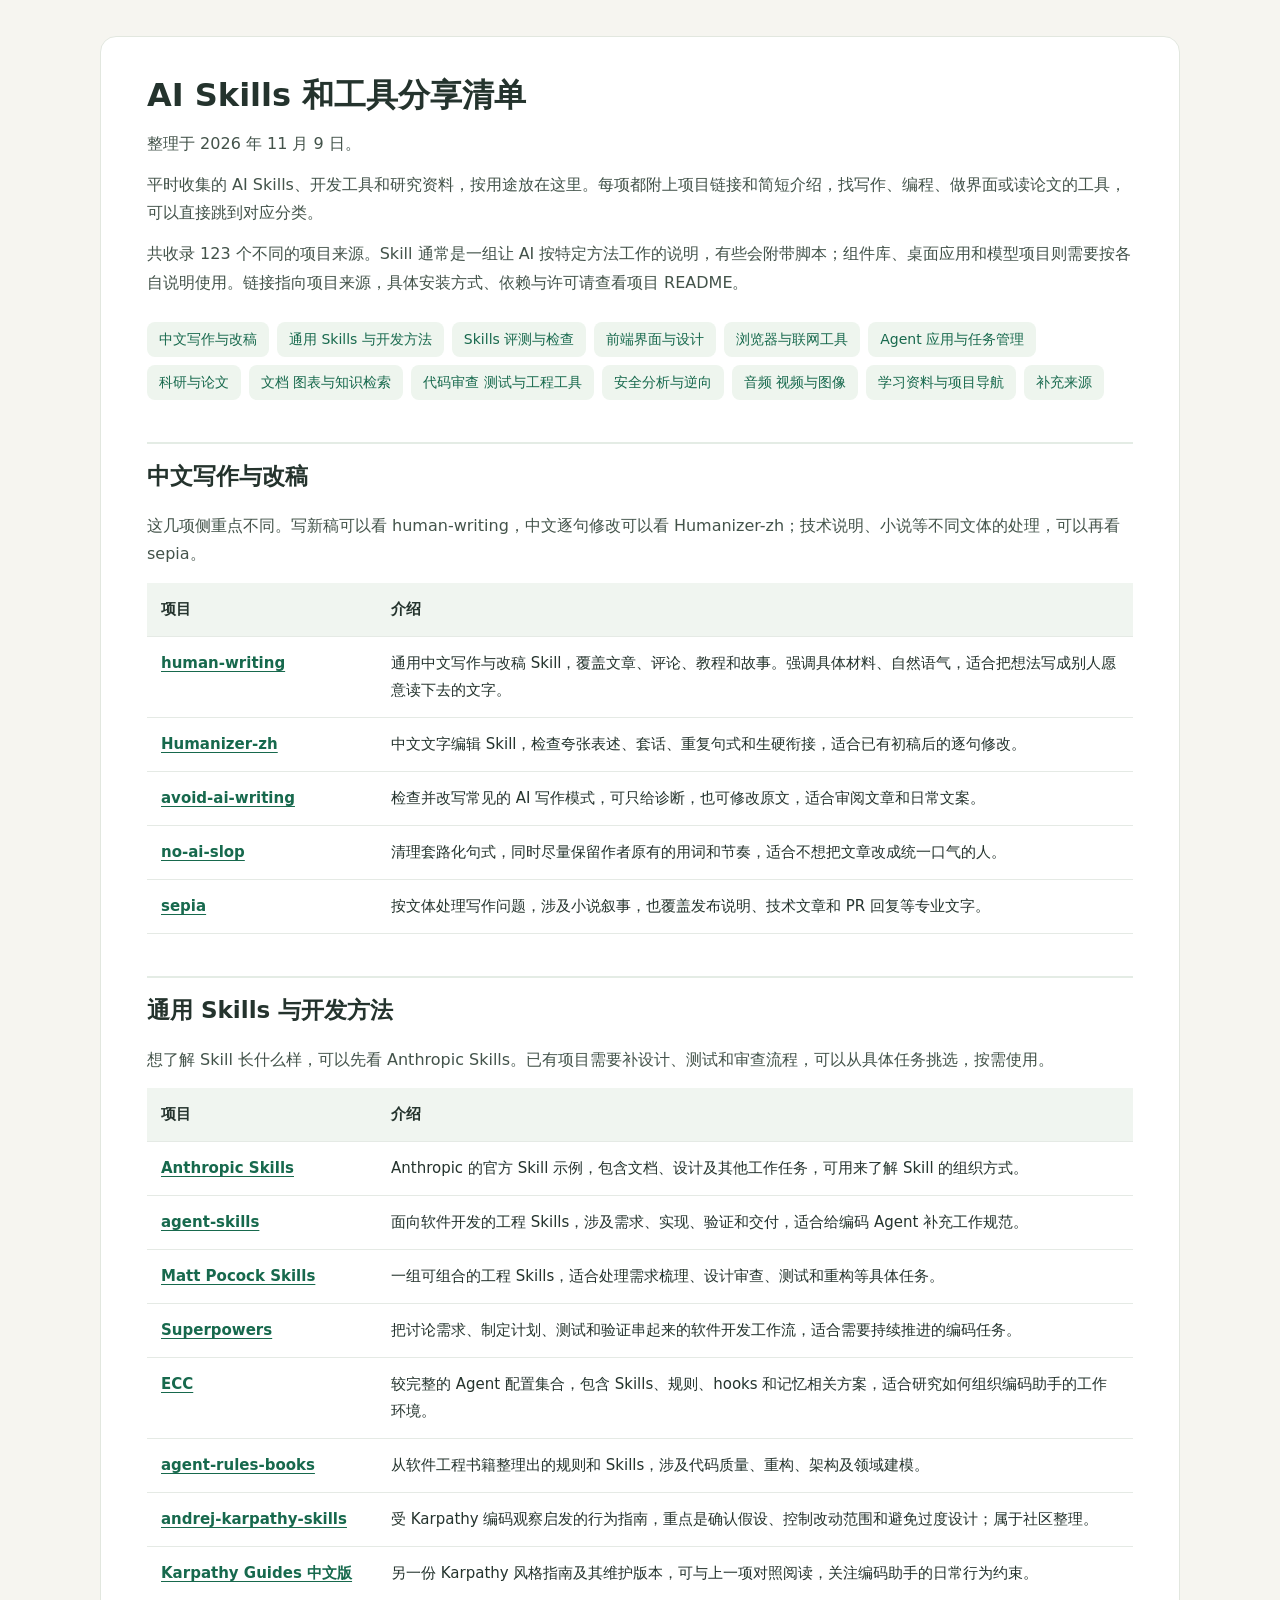
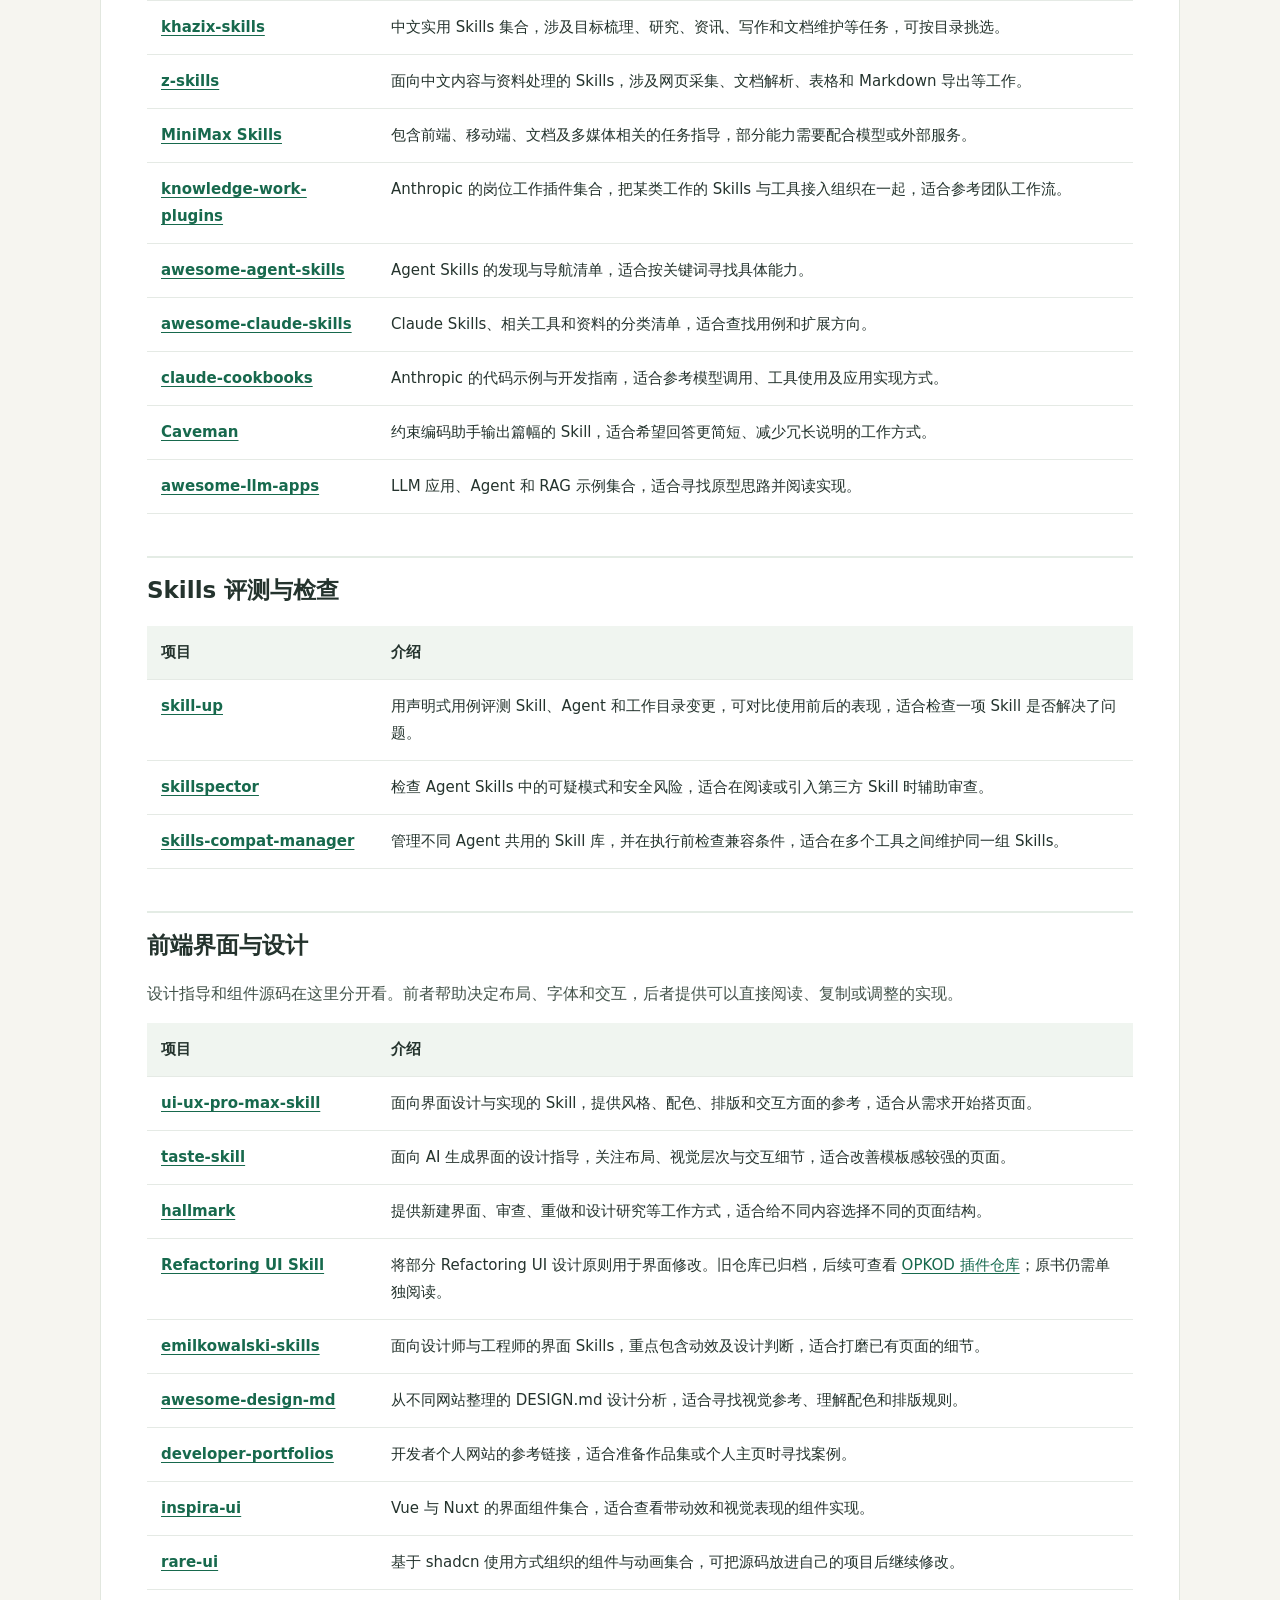
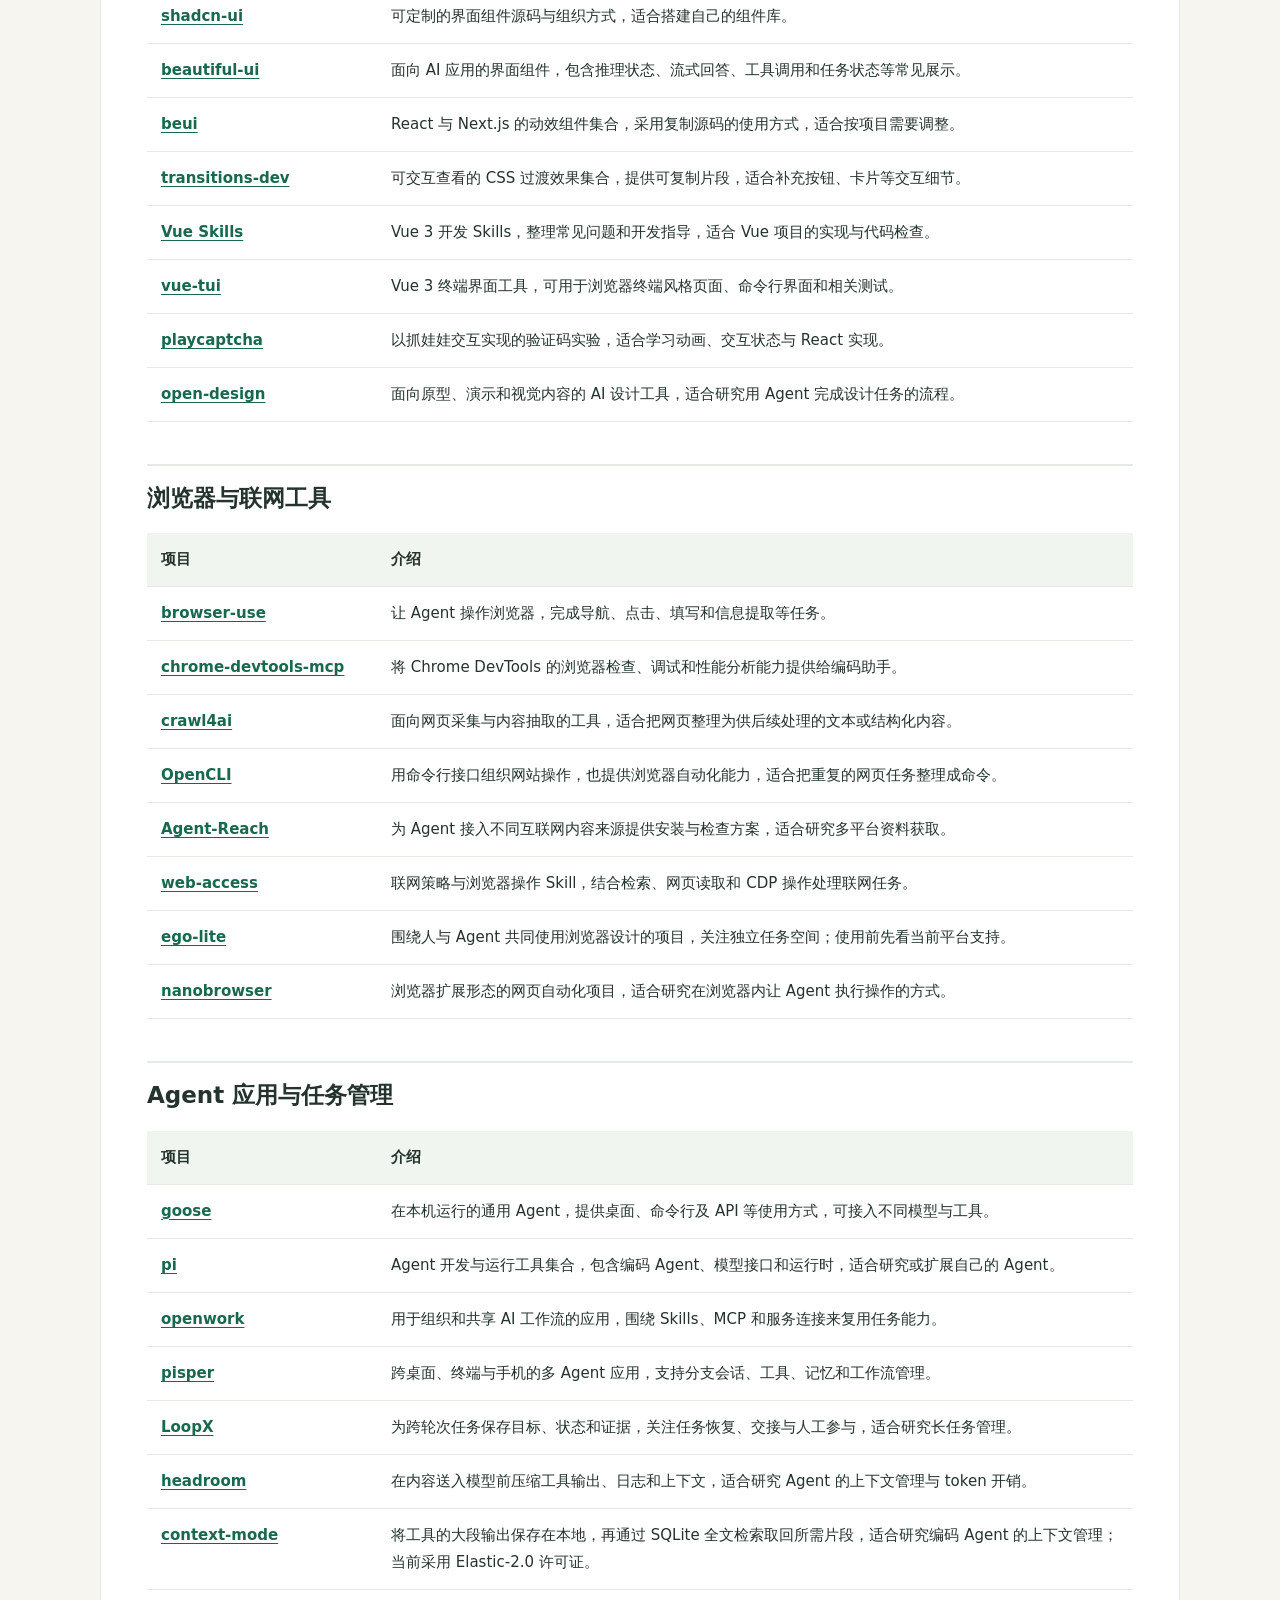
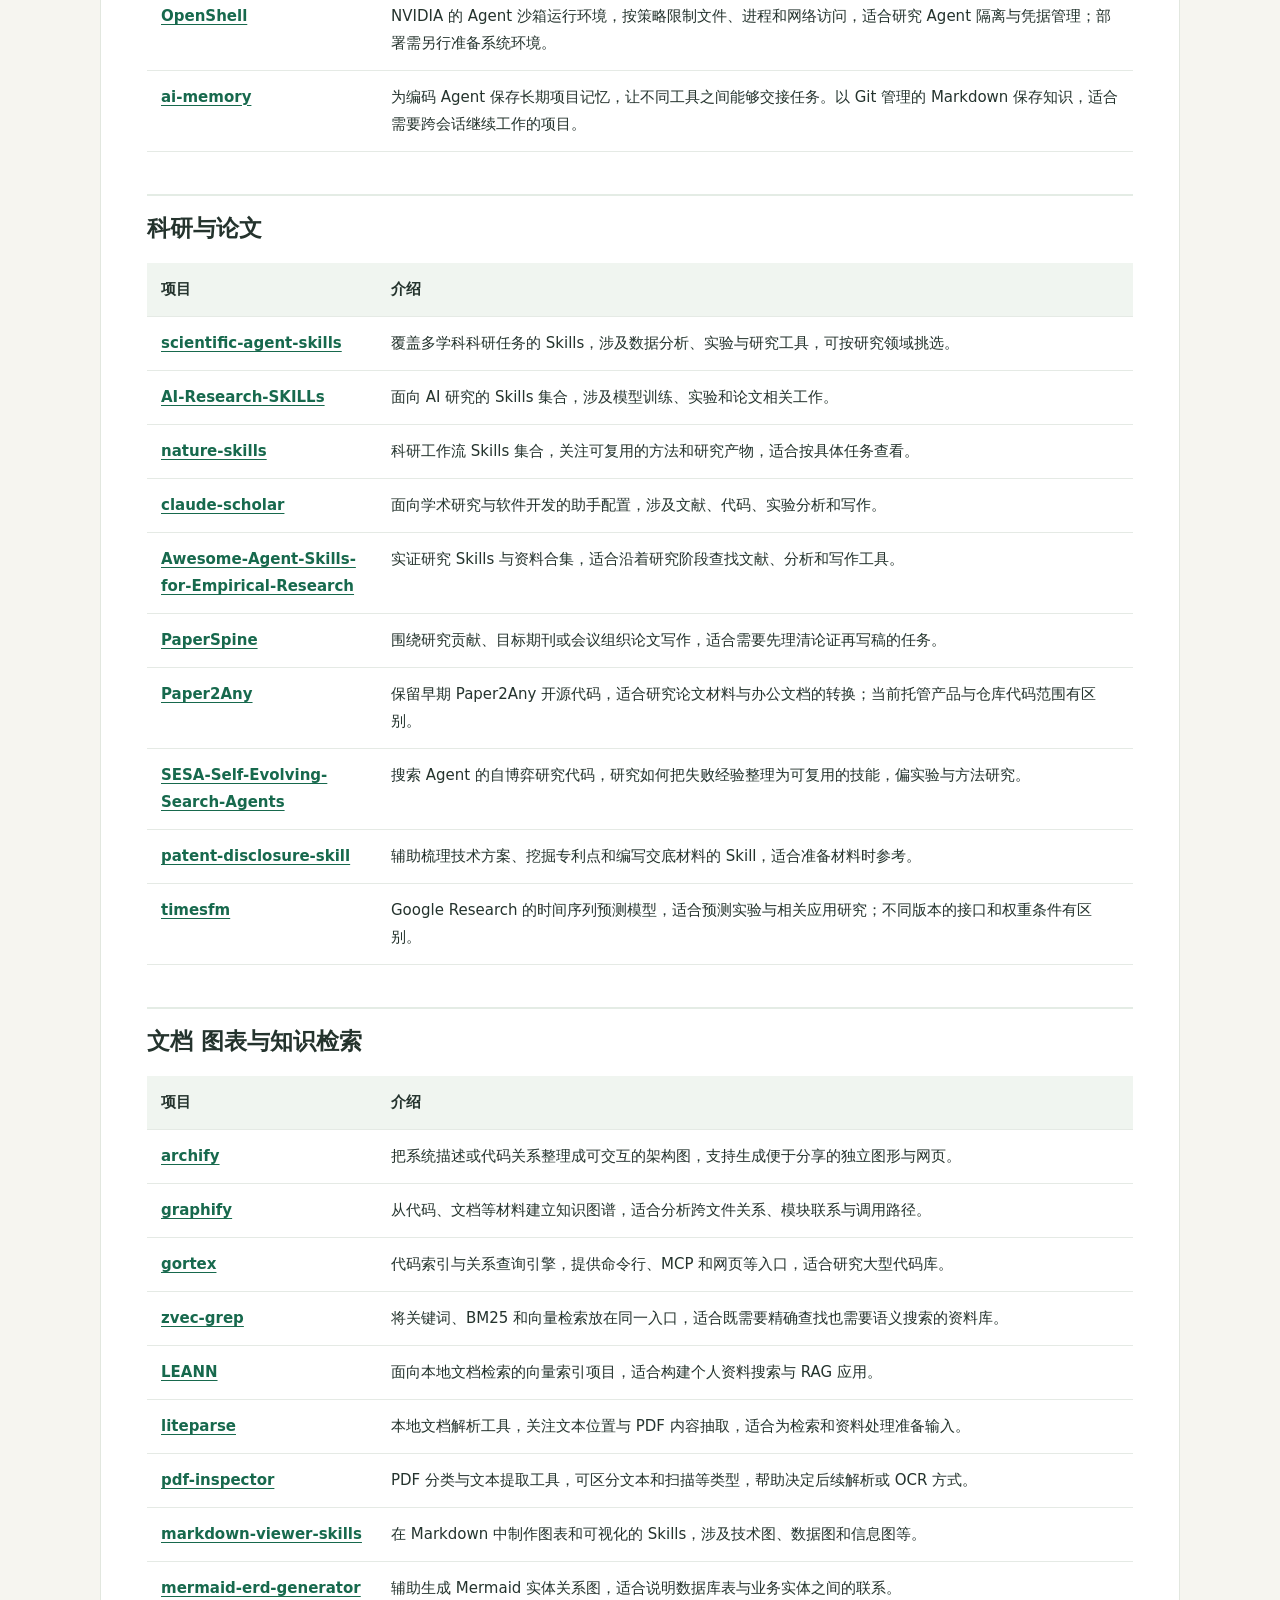
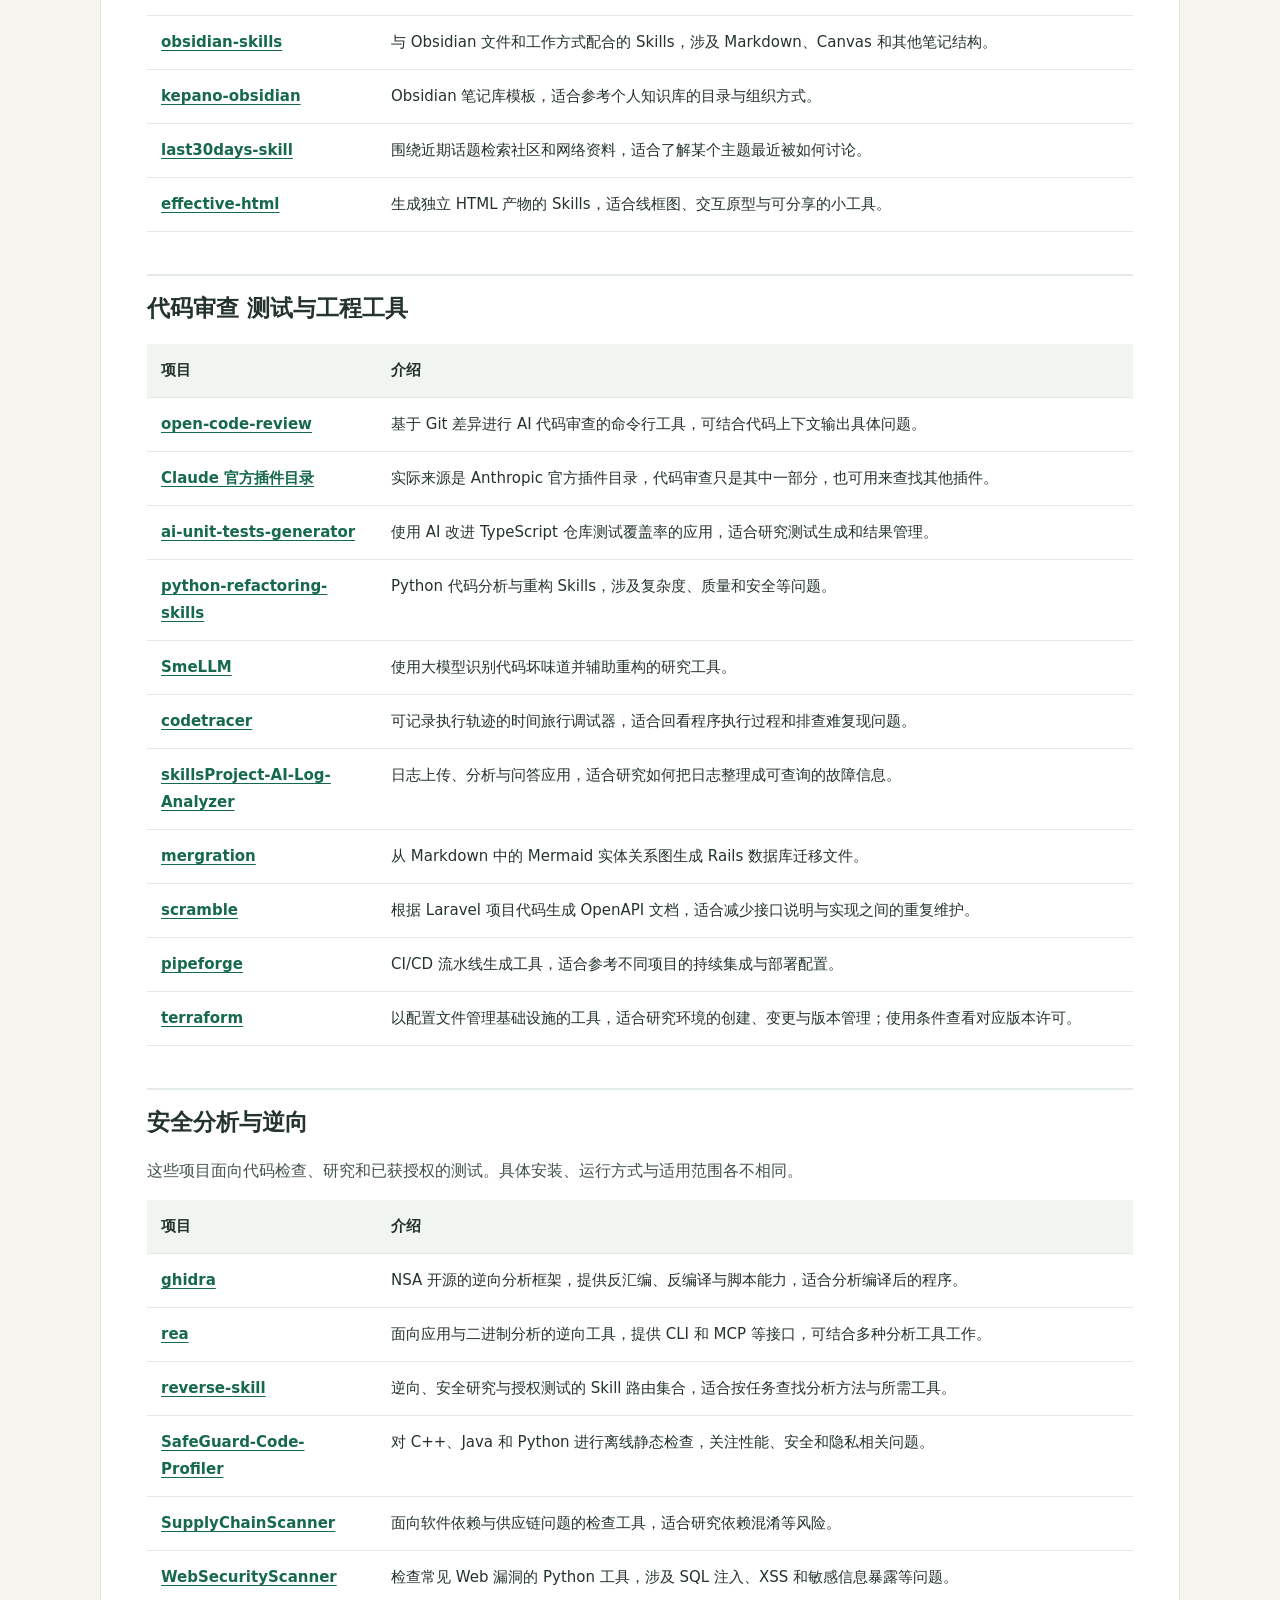
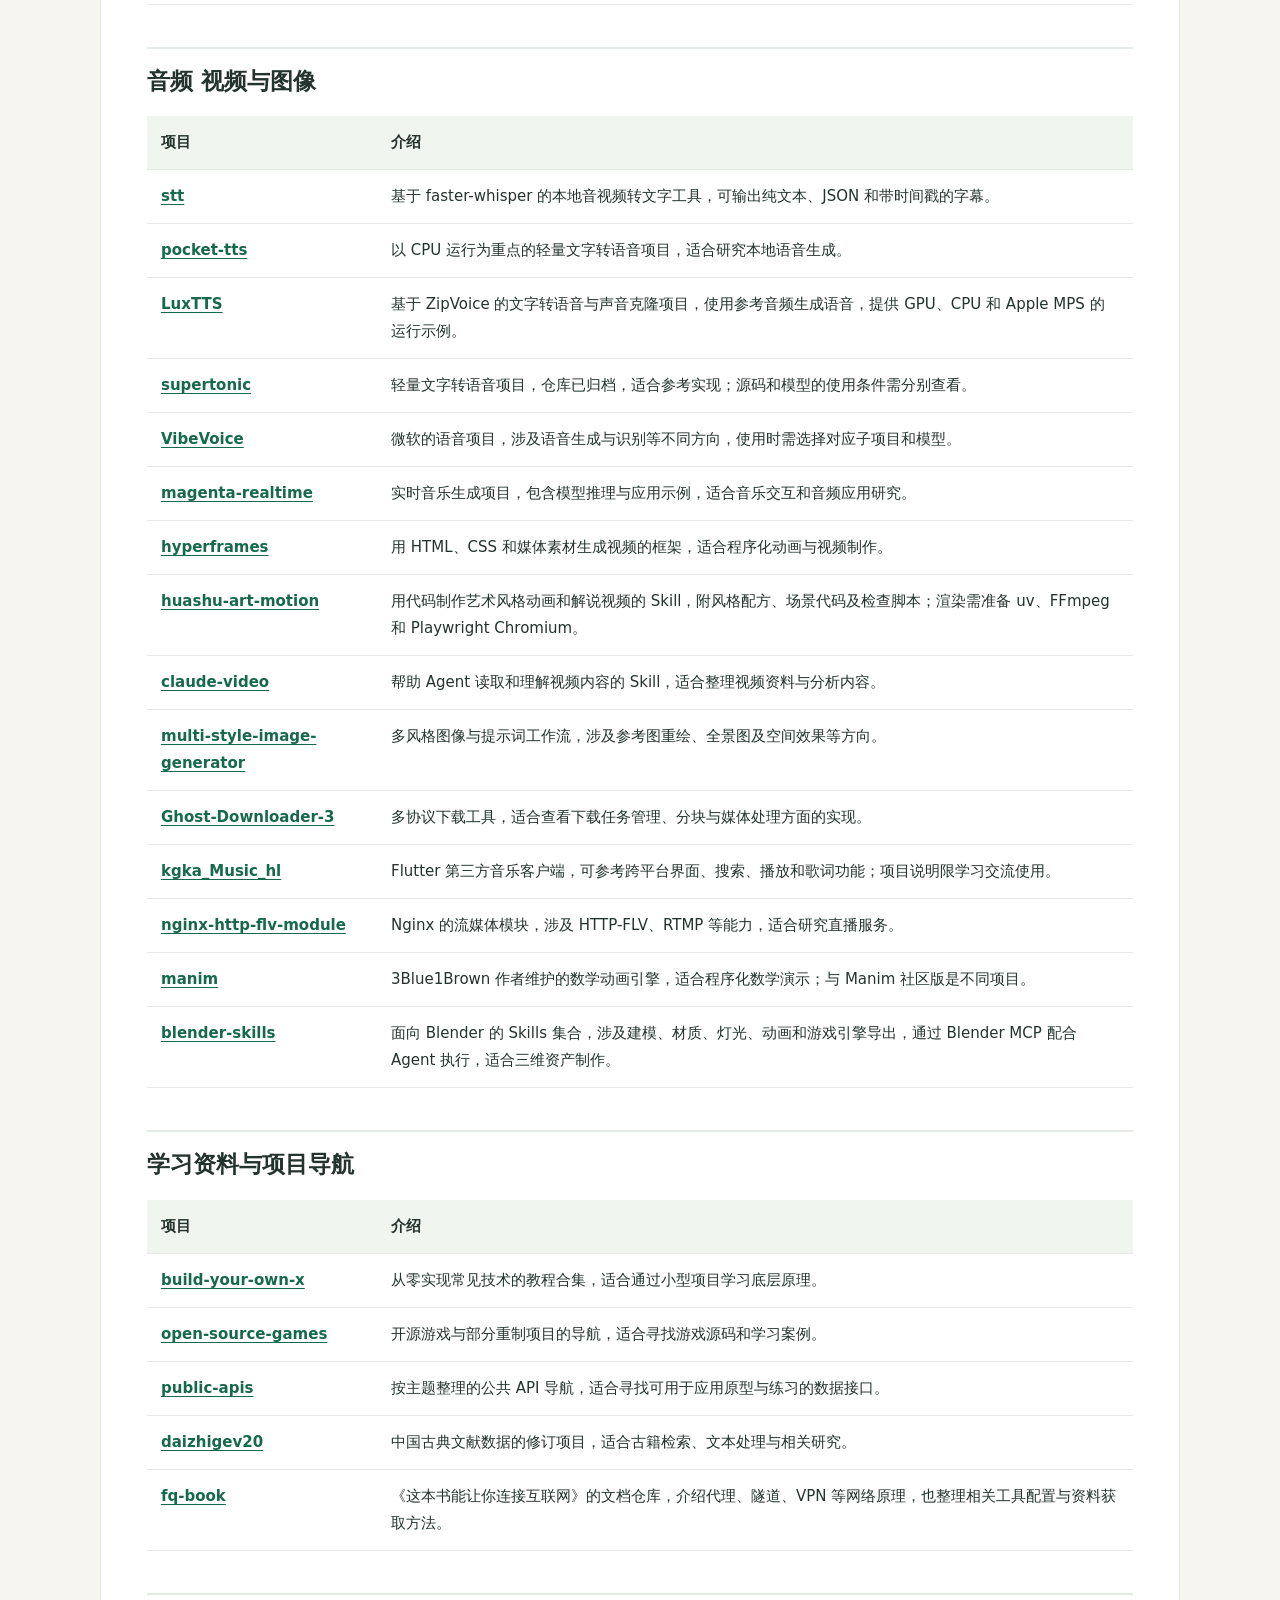
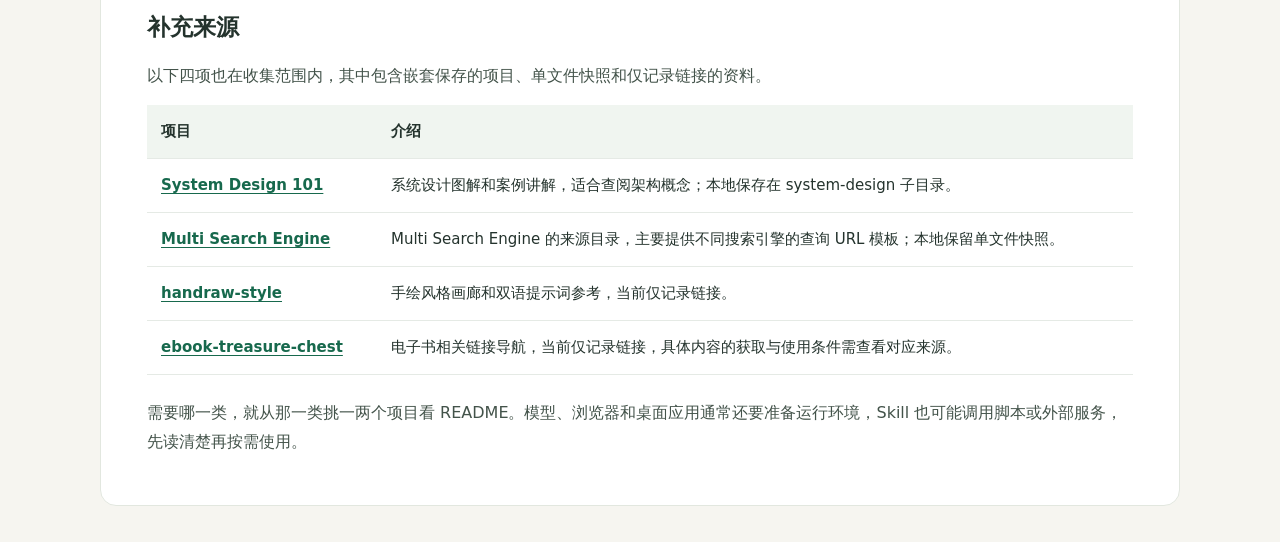
==== docs/SHARE_GUIDE.html @ 74fb284c "docs: organize catalog and record reviewed projects" ====
<!doctype html>
<html lang="zh-CN"><head><meta charset="utf-8"><meta name="viewport" content="width=device-width, initial-scale=1"><title>AI Skills 和工具分享清单</title><style>*{box-sizing:border-box}html{scroll-behavior:smooth}body{margin:0;background:#f6f5f0;color:#24332d;font:16px/1.8 system-ui,-apple-system,"Segoe UI","Microsoft YaHei",sans-serif}main{max-width:1080px;margin:36px auto;padding:36px 46px;background:#fff;border:1px solid #e2e7df;border-radius:16px}h1{font-size:32px;line-height:1.4;margin:0 0 12px}h2{font-size:23px;margin:42px 0 14px;padding-top:12px;border-top:2px solid #e4ece5;scroll-margin-top:20px}p{margin:12px 0;color:#43534a}a{color:#17694d;text-underline-offset:3px;overflow-wrap:anywhere}a:hover{color:#084a32}nav{display:flex;flex-wrap:wrap;gap:8px;margin:24px 0}nav a{font-size:14px;padding:5px 12px;background:#eef5ee;border-radius:8px;text-decoration:none}table{width:100%;border-collapse:collapse;margin:14px 0 24px;font-size:15px}th,td{text-align:left;vertical-align:top;border-bottom:1px solid #e5eae5;padding:13px 14px}th{background:#f0f5f0;font-weight:600}td:first-child{width:230px;font-weight:600}tbody tr:hover{background:#fafcf8}@media(max-width:680px){main{margin:0;padding:24px 18px;border:0;border-radius:0}h1{font-size:27px}h2{font-size:21px}table,tbody,tr,td{display:block;width:100%}thead{display:none}tr{padding:12px 0;border-bottom:1px solid #dce5dd}td{border:0;padding:3px 0}td:first-child{width:100%;font-size:16px}nav{gap:6px}nav a{font-size:13px}}@media print{body{background:#fff}main{margin:0;border:0;padding:0;max-width:none}nav{display:none}h2{break-after:avoid}tr{break-inside:avoid}a{color:#18573f}}</style></head><body><main><h1>AI Skills 和工具分享清单</h1><p>整理于 2026 年 11 月 9 日。</p><p>平时收集的 AI Skills、开发工具和研究资料，按用途放在这里。每项都附上项目链接和简短介绍，找写作、编程、做界面或读论文的工具，可以直接跳到对应分类。</p><p>共收录 123 个不同的项目来源。Skill 通常是一组让 AI 按特定方法工作的说明，有些会附带脚本；组件库、桌面应用和模型项目则需要按各自说明使用。链接指向项目来源，具体安装方式、依赖与许可请查看项目 README。</p><nav aria-label="Categories"><a href="#section-1">中文写作与改稿</a><a href="#section-2">通用 Skills 与开发方法</a><a href="#section-3">Skills 评测与检查</a><a href="#section-4">前端界面与设计</a><a href="#section-5">浏览器与联网工具</a><a href="#section-6">Agent 应用与任务管理</a><a href="#section-7">科研与论文</a><a href="#section-8">文档 图表与知识检索</a><a href="#section-9">代码审查 测试与工程工具</a><a href="#section-10">安全分析与逆向</a><a href="#section-11">音频 视频与图像</a><a href="#section-12">学习资料与项目导航</a><a href="#section-13">补充来源</a></nav><h2 id="section-1">中文写作与改稿</h2><p>这几项侧重点不同。写新稿可以看 human-writing，中文逐句修改可以看 Humanizer-zh；技术说明、小说等不同文体的处理，可以再看 sepia。</p><table><thead><tr><th>项目</th><th>介绍</th></tr></thead><tbody><tr><td><a href="https://github.com/KKKKhazix/human-writing">human-writing</a></td><td>通用中文写作与改稿 Skill，覆盖文章、评论、教程和故事。强调具体材料、自然语气，适合把想法写成别人愿意读下去的文字。</td></tr><tr><td><a href="https://github.com/op7418/Humanizer-zh">Humanizer-zh</a></td><td>中文文字编辑 Skill，检查夸张表述、套话、重复句式和生硬衔接，适合已有初稿后的逐句修改。</td></tr><tr><td><a href="https://github.com/conorbronsdon/avoid-ai-writing">avoid-ai-writing</a></td><td>检查并改写常见的 AI 写作模式，可只给诊断，也可修改原文，适合审阅文章和日常文案。</td></tr><tr><td><a href="https://github.com/petergyang/no-ai-slop">no-ai-slop</a></td><td>清理套路化句式，同时尽量保留作者原有的用词和节奏，适合不想把文章改成统一口气的人。</td></tr><tr><td><a href="https://github.com/Nanako0129/sepia">sepia</a></td><td>按文体处理写作问题，涉及小说叙事，也覆盖发布说明、技术文章和 PR 回复等专业文字。</td></tr></tbody></table><h2 id="section-2">通用 Skills 与开发方法</h2><p>想了解 Skill 长什么样，可以先看 Anthropic Skills。已有项目需要补设计、测试和审查流程，可以从具体任务挑选，按需使用。</p><table><thead><tr><th>项目</th><th>介绍</th></tr></thead><tbody><tr><td><a href="https://github.com/anthropics/skills">Anthropic Skills</a></td><td>Anthropic 的官方 Skill 示例，包含文档、设计及其他工作任务，可用来了解 Skill 的组织方式。</td></tr><tr><td><a href="https://github.com/addyosmani/agent-skills">agent-skills</a></td><td>面向软件开发的工程 Skills，涉及需求、实现、验证和交付，适合给编码 Agent 补充工作规范。</td></tr><tr><td><a href="https://github.com/mattpocock/skills">Matt Pocock Skills</a></td><td>一组可组合的工程 Skills，适合处理需求梳理、设计审查、测试和重构等具体任务。</td></tr><tr><td><a href="https://github.com/obra/superpowers">Superpowers</a></td><td>把讨论需求、制定计划、测试和验证串起来的软件开发工作流，适合需要持续推进的编码任务。</td></tr><tr><td><a href="https://github.com/affaan-m/ECC">ECC</a></td><td>较完整的 Agent 配置集合，包含 Skills、规则、hooks 和记忆相关方案，适合研究如何组织编码助手的工作环境。</td></tr><tr><td><a href="https://github.com/ciembor/agent-rules-books">agent-rules-books</a></td><td>从软件工程书籍整理出的规则和 Skills，涉及代码质量、重构、架构及领域建模。</td></tr><tr><td><a href="https://github.com/multica-ai/andrej-karpathy-skills">andrej-karpathy-skills</a></td><td>受 Karpathy 编码观察启发的行为指南，重点是确认假设、控制改动范围和避免过度设计；属于社区整理。</td></tr><tr><td><a href="https://github.com/vtroisWhite/andrej-karpathy-skills">Karpathy Guides 中文版</a></td><td>另一份 Karpathy 风格指南及其维护版本，可与上一项对照阅读，关注编码助手的日常行为约束。</td></tr><tr><td><a href="https://github.com/KKKKhazix/khazix-skills">khazix-skills</a></td><td>中文实用 Skills 集合，涉及目标梳理、研究、资讯、写作和文档维护等任务，可按目录挑选。</td></tr><tr><td><a href="https://github.com/tjxj/z-skills">z-skills</a></td><td>面向中文内容与资料处理的 Skills，涉及网页采集、文档解析、表格和 Markdown 导出等工作。</td></tr><tr><td><a href="https://github.com/MiniMax-AI/skills">MiniMax Skills</a></td><td>包含前端、移动端、文档及多媒体相关的任务指导，部分能力需要配合模型或外部服务。</td></tr><tr><td><a href="https://github.com/anthropics/knowledge-work-plugins">knowledge-work-plugins</a></td><td>Anthropic 的岗位工作插件集合，把某类工作的 Skills 与工具接入组织在一起，适合参考团队工作流。</td></tr><tr><td><a href="https://github.com/JackyST0/awesome-agent-skills">awesome-agent-skills</a></td><td>Agent Skills 的发现与导航清单，适合按关键词寻找具体能力。</td></tr><tr><td><a href="https://github.com/travisvn/awesome-claude-skills">awesome-claude-skills</a></td><td>Claude Skills、相关工具和资料的分类清单，适合查找用例和扩展方向。</td></tr><tr><td><a href="https://github.com/anthropics/claude-cookbooks">claude-cookbooks</a></td><td>Anthropic 的代码示例与开发指南，适合参考模型调用、工具使用及应用实现方式。</td></tr><tr><td><a href="https://github.com/JuliusBrussee/caveman">Caveman</a></td><td>约束编码助手输出篇幅的 Skill，适合希望回答更简短、减少冗长说明的工作方式。</td></tr><tr><td><a href="https://github.com/Shubhamsaboo/awesome-llm-apps">awesome-llm-apps</a></td><td>LLM 应用、Agent 和 RAG 示例集合，适合寻找原型思路并阅读实现。</td></tr></tbody></table><h2 id="section-3">Skills 评测与检查</h2><table><thead><tr><th>项目</th><th>介绍</th></tr></thead><tbody><tr><td><a href="https://github.com/alibaba/skill-up">skill-up</a></td><td>用声明式用例评测 Skill、Agent 和工作目录变更，可对比使用前后的表现，适合检查一项 Skill 是否解决了问题。</td></tr><tr><td><a href="https://github.com/NVIDIA/skillspector">skillspector</a></td><td>检查 Agent Skills 中的可疑模式和安全风险，适合在阅读或引入第三方 Skill 时辅助审查。</td></tr><tr><td><a href="https://github.com/hnaymyh123-henry/skills-compat-manager">skills-compat-manager</a></td><td>管理不同 Agent 共用的 Skill 库，并在执行前检查兼容条件，适合在多个工具之间维护同一组 Skills。</td></tr></tbody></table><h2 id="section-4">前端界面与设计</h2><p>设计指导和组件源码在这里分开看。前者帮助决定布局、字体和交互，后者提供可以直接阅读、复制或调整的实现。</p><table><thead><tr><th>项目</th><th>介绍</th></tr></thead><tbody><tr><td><a href="https://github.com/nextlevelbuilder/ui-ux-pro-max-skill">ui-ux-pro-max-skill</a></td><td>面向界面设计与实现的 Skill，提供风格、配色、排版和交互方面的参考，适合从需求开始搭页面。</td></tr><tr><td><a href="https://github.com/Leonxlnx/taste-skill">taste-skill</a></td><td>面向 AI 生成界面的设计指导，关注布局、视觉层次与交互细节，适合改善模板感较强的页面。</td></tr><tr><td><a href="https://github.com/Nutlope/hallmark">hallmark</a></td><td>提供新建界面、审查、重做和设计研究等工作方式，适合给不同内容选择不同的页面结构。</td></tr><tr><td><a href="https://github.com/opkod-france/claude-skill-refactoring-ui">Refactoring UI Skill</a></td><td>将部分 Refactoring UI 设计原则用于界面修改。旧仓库已归档，后续可查看 <a href="https://github.com/opkod-france/opkod-claude-code-plugins">OPKOD 插件仓库</a>；原书仍需单独阅读。</td></tr><tr><td><a href="https://github.com/emilkowalski/skills">emilkowalski-skills</a></td><td>面向设计师与工程师的界面 Skills，重点包含动效及设计判断，适合打磨已有页面的细节。</td></tr><tr><td><a href="https://github.com/VoltAgent/awesome-design-md">awesome-design-md</a></td><td>从不同网站整理的 DESIGN.md 设计分析，适合寻找视觉参考、理解配色和排版规则。</td></tr><tr><td><a href="https://github.com/emmabostian/developer-portfolios">developer-portfolios</a></td><td>开发者个人网站的参考链接，适合准备作品集或个人主页时寻找案例。</td></tr><tr><td><a href="https://github.com/rahulv-official/inspira-ui">inspira-ui</a></td><td>Vue 与 Nuxt 的界面组件集合，适合查看带动效和视觉表现的组件实现。</td></tr><tr><td><a href="https://github.com/swamimalode07/rare-ui">rare-ui</a></td><td>基于 shadcn 使用方式组织的组件与动画集合，可把源码放进自己的项目后继续修改。</td></tr><tr><td><a href="https://github.com/shadcn-ui/ui">shadcn-ui</a></td><td>可定制的界面组件源码与组织方式，适合搭建自己的组件库。</td></tr><tr><td><a href="https://github.com/slev12397/beautiful-ui">beautiful-ui</a></td><td>面向 AI 应用的界面组件，包含推理状态、流式回答、工具调用和任务状态等常见展示。</td></tr><tr><td><a href="https://github.com/starc007/ui-components">beui</a></td><td>React 与 Next.js 的动效组件集合，采用复制源码的使用方式，适合按项目需要调整。</td></tr><tr><td><a href="https://github.com/Jakubantalik/transitions.dev">transitions-dev</a></td><td>可交互查看的 CSS 过渡效果集合，提供可复制片段，适合补充按钮、卡片等交互细节。</td></tr><tr><td><a href="https://github.com/vuejs-ai/skills">Vue Skills</a></td><td>Vue 3 开发 Skills，整理常见问题和开发指导，适合 Vue 项目的实现与代码检查。</td></tr><tr><td><a href="https://github.com/Simon-He95/vue-tui">vue-tui</a></td><td>Vue 3 终端界面工具，可用于浏览器终端风格页面、命令行界面和相关测试。</td></tr><tr><td><a href="https://github.com/mortspace/playcaptcha">playcaptcha</a></td><td>以抓娃娃交互实现的验证码实验，适合学习动画、交互状态与 React 实现。</td></tr><tr><td><a href="https://github.com/nexu-io/open-design">open-design</a></td><td>面向原型、演示和视觉内容的 AI 设计工具，适合研究用 Agent 完成设计任务的流程。</td></tr></tbody></table><h2 id="section-5">浏览器与联网工具</h2><table><thead><tr><th>项目</th><th>介绍</th></tr></thead><tbody><tr><td><a href="https://github.com/browser-use/browser-use">browser-use</a></td><td>让 Agent 操作浏览器，完成导航、点击、填写和信息提取等任务。</td></tr><tr><td><a href="https://github.com/ChromeDevTools/chrome-devtools-mcp">chrome-devtools-mcp</a></td><td>将 Chrome DevTools 的浏览器检查、调试和性能分析能力提供给编码助手。</td></tr><tr><td><a href="https://github.com/unclecode/crawl4ai">crawl4ai</a></td><td>面向网页采集与内容抽取的工具，适合把网页整理为供后续处理的文本或结构化内容。</td></tr><tr><td><a href="https://github.com/jackwener/OpenCLI">OpenCLI</a></td><td>用命令行接口组织网站操作，也提供浏览器自动化能力，适合把重复的网页任务整理成命令。</td></tr><tr><td><a href="https://github.com/Panniantong/Agent-Reach">Agent-Reach</a></td><td>为 Agent 接入不同互联网内容来源提供安装与检查方案，适合研究多平台资料获取。</td></tr><tr><td><a href="https://github.com/eze-is/web-access">web-access</a></td><td>联网策略与浏览器操作 Skill，结合检索、网页读取和 CDP 操作处理联网任务。</td></tr><tr><td><a href="https://github.com/citrolabs/ego-lite">ego-lite</a></td><td>围绕人与 Agent 共同使用浏览器设计的项目，关注独立任务空间；使用前先看当前平台支持。</td></tr><tr><td><a href="https://github.com/nanobrowser/nanobrowser">nanobrowser</a></td><td>浏览器扩展形态的网页自动化项目，适合研究在浏览器内让 Agent 执行操作的方式。</td></tr></tbody></table><h2 id="section-6">Agent 应用与任务管理</h2><table><thead><tr><th>项目</th><th>介绍</th></tr></thead><tbody><tr><td><a href="https://github.com/aaif-goose/goose">goose</a></td><td>在本机运行的通用 Agent，提供桌面、命令行及 API 等使用方式，可接入不同模型与工具。</td></tr><tr><td><a href="https://github.com/earendil-works/pi">pi</a></td><td>Agent 开发与运行工具集合，包含编码 Agent、模型接口和运行时，适合研究或扩展自己的 Agent。</td></tr><tr><td><a href="https://github.com/different-ai/openwork">openwork</a></td><td>用于组织和共享 AI 工作流的应用，围绕 Skills、MCP 和服务连接来复用任务能力。</td></tr><tr><td><a href="https://github.com/ling-kong-ran/pisper">pisper</a></td><td>跨桌面、终端与手机的多 Agent 应用，支持分支会话、工具、记忆和工作流管理。</td></tr><tr><td><a href="https://github.com/loopx-project/loopx">LoopX</a></td><td>为跨轮次任务保存目标、状态和证据，关注任务恢复、交接与人工参与，适合研究长任务管理。</td></tr><tr><td><a href="https://github.com/headroomlabs-ai/headroom">headroom</a></td><td>在内容送入模型前压缩工具输出、日志和上下文，适合研究 Agent 的上下文管理与 token 开销。</td></tr><tr><td><a href="https://github.com/mksglu/context-mode">context-mode</a></td><td>将工具的大段输出保存在本地，再通过 SQLite 全文检索取回所需片段，适合研究编码 Agent 的上下文管理；当前采用 Elastic-2.0 许可证。</td></tr><tr><td><a href="https://github.com/NVIDIA/OpenShell">OpenShell</a></td><td>NVIDIA 的 Agent 沙箱运行环境，按策略限制文件、进程和网络访问，适合研究 Agent 隔离与凭据管理；部署需另行准备系统环境。</td></tr><tr><td><a href="https://github.com/akitaonrails/ai-memory">ai-memory</a></td><td>为编码 Agent 保存长期项目记忆，让不同工具之间能够交接任务。以 Git 管理的 Markdown 保存知识，适合需要跨会话继续工作的项目。</td></tr></tbody></table><h2 id="section-7">科研与论文</h2><table><thead><tr><th>项目</th><th>介绍</th></tr></thead><tbody><tr><td><a href="https://github.com/K-Dense-AI/scientific-agent-skills">scientific-agent-skills</a></td><td>覆盖多学科科研任务的 Skills，涉及数据分析、实验与研究工具，可按研究领域挑选。</td></tr><tr><td><a href="https://github.com/Orchestra-Research/AI-Research-SKILLs">AI-Research-SKILLs</a></td><td>面向 AI 研究的 Skills 集合，涉及模型训练、实验和论文相关工作。</td></tr><tr><td><a href="https://github.com/Yuan1z0825/nature-skills">nature-skills</a></td><td>科研工作流 Skills 集合，关注可复用的方法和研究产物，适合按具体任务查看。</td></tr><tr><td><a href="https://github.com/Galaxy-Dawn/claude-scholar">claude-scholar</a></td><td>面向学术研究与软件开发的助手配置，涉及文献、代码、实验分析和写作。</td></tr><tr><td><a href="https://github.com/brycewang-stanford/Auto-Empirical-Research-Skills">Awesome-Agent-Skills-for-Empirical-Research</a></td><td>实证研究 Skills 与资料合集，适合沿着研究阶段查找文献、分析和写作工具。</td></tr><tr><td><a href="https://github.com/WUBING2023/PaperSpine">PaperSpine</a></td><td>围绕研究贡献、目标期刊或会议组织论文写作，适合需要先理清论证再写稿的任务。</td></tr><tr><td><a href="https://github.com/OpenDCAI/Paper2Any">Paper2Any</a></td><td>保留早期 Paper2Any 开源代码，适合研究论文材料与办公文档的转换；当前托管产品与仓库代码范围有区别。</td></tr><tr><td><a href="https://github.com/Zenghuang-Fu/SESA-Self-Evolving-Search-Agents">SESA-Self-Evolving-Search-Agents</a></td><td>搜索 Agent 的自博弈研究代码，研究如何把失败经验整理为可复用的技能，偏实验与方法研究。</td></tr><tr><td><a href="https://github.com/handsomestWei/patent-disclosure-skill">patent-disclosure-skill</a></td><td>辅助梳理技术方案、挖掘专利点和编写交底材料的 Skill，适合准备材料时参考。</td></tr><tr><td><a href="https://github.com/google-research/timesfm">timesfm</a></td><td>Google Research 的时间序列预测模型，适合预测实验与相关应用研究；不同版本的接口和权重条件有区别。</td></tr></tbody></table><h2 id="section-8">文档 图表与知识检索</h2><table><thead><tr><th>项目</th><th>介绍</th></tr></thead><tbody><tr><td><a href="https://github.com/tt-a1i/archify">archify</a></td><td>把系统描述或代码关系整理成可交互的架构图，支持生成便于分享的独立图形与网页。</td></tr><tr><td><a href="https://github.com/Graphify-Labs/graphify">graphify</a></td><td>从代码、文档等材料建立知识图谱，适合分析跨文件关系、模块联系与调用路径。</td></tr><tr><td><a href="https://github.com/zzet/gortex">gortex</a></td><td>代码索引与关系查询引擎，提供命令行、MCP 和网页等入口，适合研究大型代码库。</td></tr><tr><td><a href="https://github.com/zvec-ai/zvec-grep">zvec-grep</a></td><td>将关键词、BM25 和向量检索放在同一入口，适合既需要精确查找也需要语义搜索的资料库。</td></tr><tr><td><a href="https://github.com/StarTrail-org/LEANN">LEANN</a></td><td>面向本地文档检索的向量索引项目，适合构建个人资料搜索与 RAG 应用。</td></tr><tr><td><a href="https://github.com/run-llama/liteparse">liteparse</a></td><td>本地文档解析工具，关注文本位置与 PDF 内容抽取，适合为检索和资料处理准备输入。</td></tr><tr><td><a href="https://github.com/firecrawl/pdf-inspector">pdf-inspector</a></td><td>PDF 分类与文本提取工具，可区分文本和扫描等类型，帮助决定后续解析或 OCR 方式。</td></tr><tr><td><a href="https://github.com/markdown-viewer/skills">markdown-viewer-skills</a></td><td>在 Markdown 中制作图表和可视化的 Skills，涉及技术图、数据图和信息图等。</td></tr><tr><td><a href="https://github.com/nharsch/mermaid-erd-generator">mermaid-erd-generator</a></td><td>辅助生成 Mermaid 实体关系图，适合说明数据库表与业务实体之间的联系。</td></tr><tr><td><a href="https://github.com/kepano/obsidian-skills">obsidian-skills</a></td><td>与 Obsidian 文件和工作方式配合的 Skills，涉及 Markdown、Canvas 和其他笔记结构。</td></tr><tr><td><a href="https://github.com/kepano/kepano-obsidian">kepano-obsidian</a></td><td>Obsidian 笔记库模板，适合参考个人知识库的目录与组织方式。</td></tr><tr><td><a href="https://github.com/mvanhorn/last30days-skill">last30days-skill</a></td><td>围绕近期话题检索社区和网络资料，适合了解某个主题最近被如何讨论。</td></tr><tr><td><a href="https://github.com/plannotator/effective-html">effective-html</a></td><td>生成独立 HTML 产物的 Skills，适合线框图、交互原型与可分享的小工具。</td></tr></tbody></table><h2 id="section-9">代码审查 测试与工程工具</h2><table><thead><tr><th>项目</th><th>介绍</th></tr></thead><tbody><tr><td><a href="https://github.com/alibaba/open-code-review">open-code-review</a></td><td>基于 Git 差异进行 AI 代码审查的命令行工具，可结合代码上下文输出具体问题。</td></tr><tr><td><a href="https://github.com/anthropics/claude-plugins-official">Claude 官方插件目录</a></td><td>实际来源是 Anthropic 官方插件目录，代码审查只是其中一部分，也可用来查找其他插件。</td></tr><tr><td><a href="https://github.com/gustavolopess/ai-unit-tests-generator">ai-unit-tests-generator</a></td><td>使用 AI 改进 TypeScript 仓库测试覆盖率的应用，适合研究测试生成和结果管理。</td></tr><tr><td><a href="https://github.com/l-mb/python-refactoring-skills">python-refactoring-skills</a></td><td>Python 代码分析与重构 Skills，涉及复杂度、质量和安全等问题。</td></tr><tr><td><a href="https://github.com/refactoring-assistant/SmeLLM">SmeLLM</a></td><td>使用大模型识别代码坏味道并辅助重构的研究工具。</td></tr><tr><td><a href="https://github.com/metacraft-labs/codetracer">codetracer</a></td><td>可记录执行轨迹的时间旅行调试器，适合回看程序执行过程和排查难复现问题。</td></tr><tr><td><a href="https://github.com/sahanaydn/skillsProject-AI-Log-Analyzer">skillsProject-AI-Log-Analyzer</a></td><td>日志上传、分析与问答应用，适合研究如何把日志整理成可查询的故障信息。</td></tr><tr><td><a href="https://github.com/38tter/mergration">mergration</a></td><td>从 Markdown 中的 Mermaid 实体关系图生成 Rails 数据库迁移文件。</td></tr><tr><td><a href="https://github.com/dedoc/scramble">scramble</a></td><td>根据 Laravel 项目代码生成 OpenAPI 文档，适合减少接口说明与实现之间的重复维护。</td></tr><tr><td><a href="https://github.com/Sheraz-k/pipeforge">pipeforge</a></td><td>CI/CD 流水线生成工具，适合参考不同项目的持续集成与部署配置。</td></tr><tr><td><a href="https://github.com/hashicorp/terraform">terraform</a></td><td>以配置文件管理基础设施的工具，适合研究环境的创建、变更与版本管理；使用条件查看对应版本许可。</td></tr></tbody></table><h2 id="section-10">安全分析与逆向</h2><p>这些项目面向代码检查、研究和已获授权的测试。具体安装、运行方式与适用范围各不相同。</p><table><thead><tr><th>项目</th><th>介绍</th></tr></thead><tbody><tr><td><a href="https://github.com/NationalSecurityAgency/ghidra">ghidra</a></td><td>NSA 开源的逆向分析框架，提供反汇编、反编译与脚本能力，适合分析编译后的程序。</td></tr><tr><td><a href="https://github.com/morluto/rea">rea</a></td><td>面向应用与二进制分析的逆向工具，提供 CLI 和 MCP 等接口，可结合多种分析工具工作。</td></tr><tr><td><a href="https://github.com/zhaoxuya520/reverse-skill">reverse-skill</a></td><td>逆向、安全研究与授权测试的 Skill 路由集合，适合按任务查找分析方法与所需工具。</td></tr><tr><td><a href="https://github.com/hamed-kuheil/SafeGuard-Code-Profiler">SafeGuard-Code-Profiler</a></td><td>对 C++、Java 和 Python 进行离线静态检查，关注性能、安全和隐私相关问题。</td></tr><tr><td><a href="https://github.com/benjiamin911/SupplyChainScanner">SupplyChainScanner</a></td><td>面向软件依赖与供应链问题的检查工具，适合研究依赖混淆等风险。</td></tr><tr><td><a href="https://github.com/Defensive-Alliance/WebSecurityScanner">WebSecurityScanner</a></td><td>检查常见 Web 漏洞的 Python 工具，涉及 SQL 注入、XSS 和敏感信息暴露等问题。</td></tr></tbody></table><h2 id="section-11">音频 视频与图像</h2><table><thead><tr><th>项目</th><th>介绍</th></tr></thead><tbody><tr><td><a href="https://github.com/jianchang512/stt">stt</a></td><td>基于 faster-whisper 的本地音视频转文字工具，可输出纯文本、JSON 和带时间戳的字幕。</td></tr><tr><td><a href="https://github.com/kyutai-labs/pocket-tts">pocket-tts</a></td><td>以 CPU 运行为重点的轻量文字转语音项目，适合研究本地语音生成。</td></tr><tr><td><a href="https://github.com/ysharma3501/LuxTTS">LuxTTS</a></td><td>基于 ZipVoice 的文字转语音与声音克隆项目，使用参考音频生成语音，提供 GPU、CPU 和 Apple MPS 的运行示例。</td></tr><tr><td><a href="https://github.com/supertone-oss-archive/supertonic">supertonic</a></td><td>轻量文字转语音项目，仓库已归档，适合参考实现；源码和模型的使用条件需分别查看。</td></tr><tr><td><a href="https://github.com/microsoft/VibeVoice">VibeVoice</a></td><td>微软的语音项目，涉及语音生成与识别等不同方向，使用时需选择对应子项目和模型。</td></tr><tr><td><a href="https://github.com/magenta/magenta-realtime">magenta-realtime</a></td><td>实时音乐生成项目，包含模型推理与应用示例，适合音乐交互和音频应用研究。</td></tr><tr><td><a href="https://github.com/heygen-com/hyperframes">hyperframes</a></td><td>用 HTML、CSS 和媒体素材生成视频的框架，适合程序化动画与视频制作。</td></tr><tr><td><a href="https://github.com/alchaincyf/huashu-art-motion">huashu-art-motion</a></td><td>用代码制作艺术风格动画和解说视频的 Skill，附风格配方、场景代码及检查脚本；渲染需准备 uv、FFmpeg 和 Playwright Chromium。</td></tr><tr><td><a href="https://github.com/bradautomates/claude-video">claude-video</a></td><td>帮助 Agent 读取和理解视频内容的 Skill，适合整理视频资料与分析内容。</td></tr><tr><td><a href="https://github.com/shengjidaguai-china/multi-style-image-generator">multi-style-image-generator</a></td><td>多风格图像与提示词工作流，涉及参考图重绘、全景图及空间效果等方向。</td></tr><tr><td><a href="https://github.com/XiaoYouChR/Ghost-Downloader-3">Ghost-Downloader-3</a></td><td>多协议下载工具，适合查看下载任务管理、分块与媒体处理方面的实现。</td></tr><tr><td><a href="https://github.com/umr-xiaomai/kgka_Music_hl">kgka_Music_hl</a></td><td>Flutter 第三方音乐客户端，可参考跨平台界面、搜索、播放和歌词功能；项目说明限学习交流使用。</td></tr><tr><td><a href="https://github.com/winshining/nginx-http-flv-module">nginx-http-flv-module</a></td><td>Nginx 的流媒体模块，涉及 HTTP-FLV、RTMP 等能力，适合研究直播服务。</td></tr><tr><td><a href="https://github.com/3b1b/manim">manim</a></td><td>3Blue1Brown 作者维护的数学动画引擎，适合程序化数学演示；与 Manim 社区版是不同项目。</td></tr><tr><td><a href="https://github.com/arjun988/blender-skills">blender-skills</a></td><td>面向 Blender 的 Skills 集合，涉及建模、材质、灯光、动画和游戏引擎导出，通过 Blender MCP 配合 Agent 执行，适合三维资产制作。</td></tr></tbody></table><h2 id="section-12">学习资料与项目导航</h2><table><thead><tr><th>项目</th><th>介绍</th></tr></thead><tbody><tr><td><a href="https://github.com/codecrafters-io/build-your-own-x">build-your-own-x</a></td><td>从零实现常见技术的教程合集，适合通过小型项目学习底层原理。</td></tr><tr><td><a href="https://github.com/bobeff/open-source-games">open-source-games</a></td><td>开源游戏与部分重制项目的导航，适合寻找游戏源码和学习案例。</td></tr><tr><td><a href="https://github.com/public-apis/public-apis">public-apis</a></td><td>按主题整理的公共 API 导航，适合寻找可用于应用原型与练习的数据接口。</td></tr><tr><td><a href="https://github.com/daizhige-org/daizhigev20">daizhigev20</a></td><td>中国古典文献数据的修订项目，适合古籍检索、文本处理与相关研究。</td></tr><tr><td><a href="https://github.com/hoochanlon/fq-book">fq-book</a></td><td>《这本书能让你连接互联网》的文档仓库，介绍代理、隧道、VPN 等网络原理，也整理相关工具配置与资料获取方法。</td></tr></tbody></table><h2 id="section-13">补充来源</h2><p>以下四项也在收集范围内，其中包含嵌套保存的项目、单文件快照和仅记录链接的资料。</p><table><thead><tr><th>项目</th><th>介绍</th></tr></thead><tbody><tr><td><a href="https://github.com/ByteByteGoHq/system-design-101">System Design 101</a></td><td>系统设计图解和案例讲解，适合查阅架构概念；本地保存在 system-design 子目录。</td></tr><tr><td><a href="https://github.com/aAAaqwq/AGI-Super-Team/tree/main/skills/multi-search-engine">Multi Search Engine</a></td><td>Multi Search Engine 的来源目录，主要提供不同搜索引擎的查询 URL 模板；本地保留单文件快照。</td></tr><tr><td><a href="https://github.com/yang0/handraw-style">handraw-style</a></td><td>手绘风格画廊和双语提示词参考，当前仅记录链接。</td></tr><tr><td><a href="https://github.com/jbiaojerry/ebook-treasure-chest">ebook-treasure-chest</a></td><td>电子书相关链接导航，当前仅记录链接，具体内容的获取与使用条件需查看对应来源。</td></tr></tbody></table><p>需要哪一类，就从那一类挑一两个项目看 README。模型、浏览器和桌面应用通常还要准备运行环境，Skill 也可能调用脚本或外部服务，先读清楚再按需使用。</p></main></body></html>
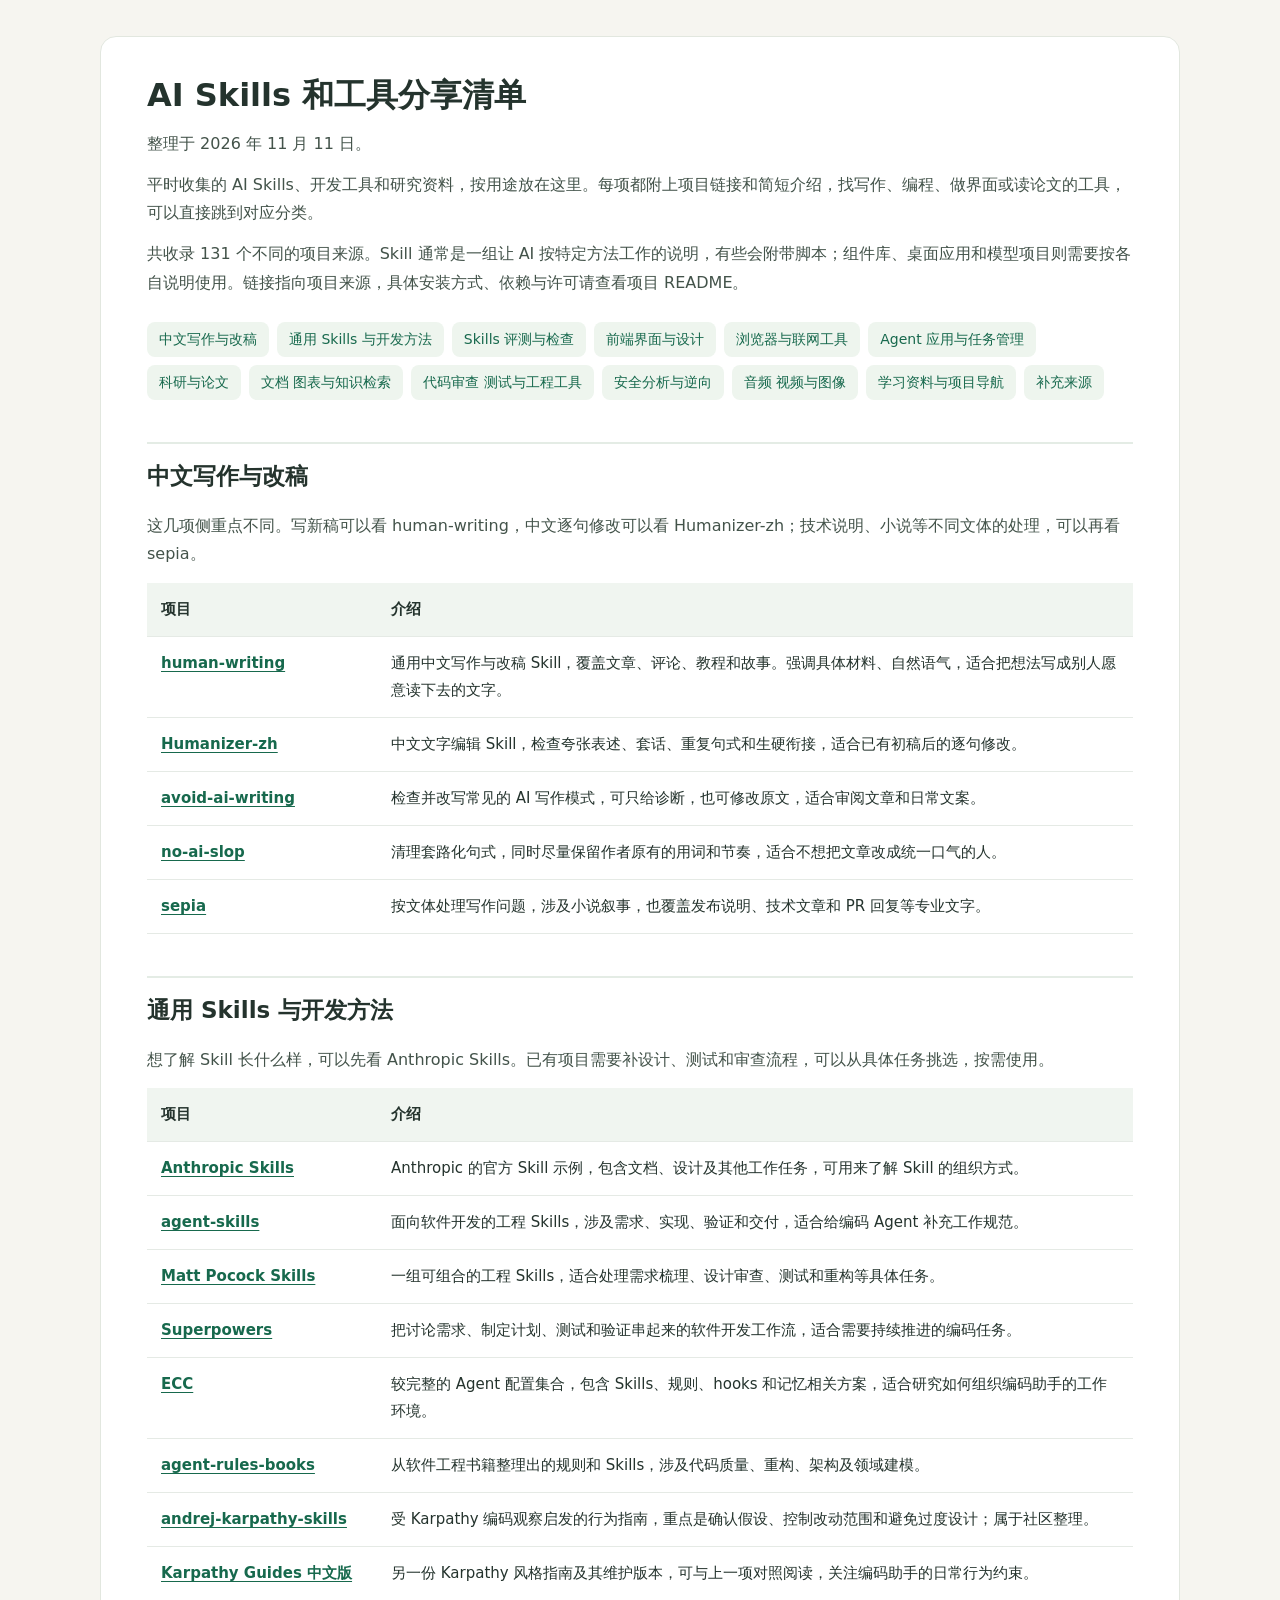
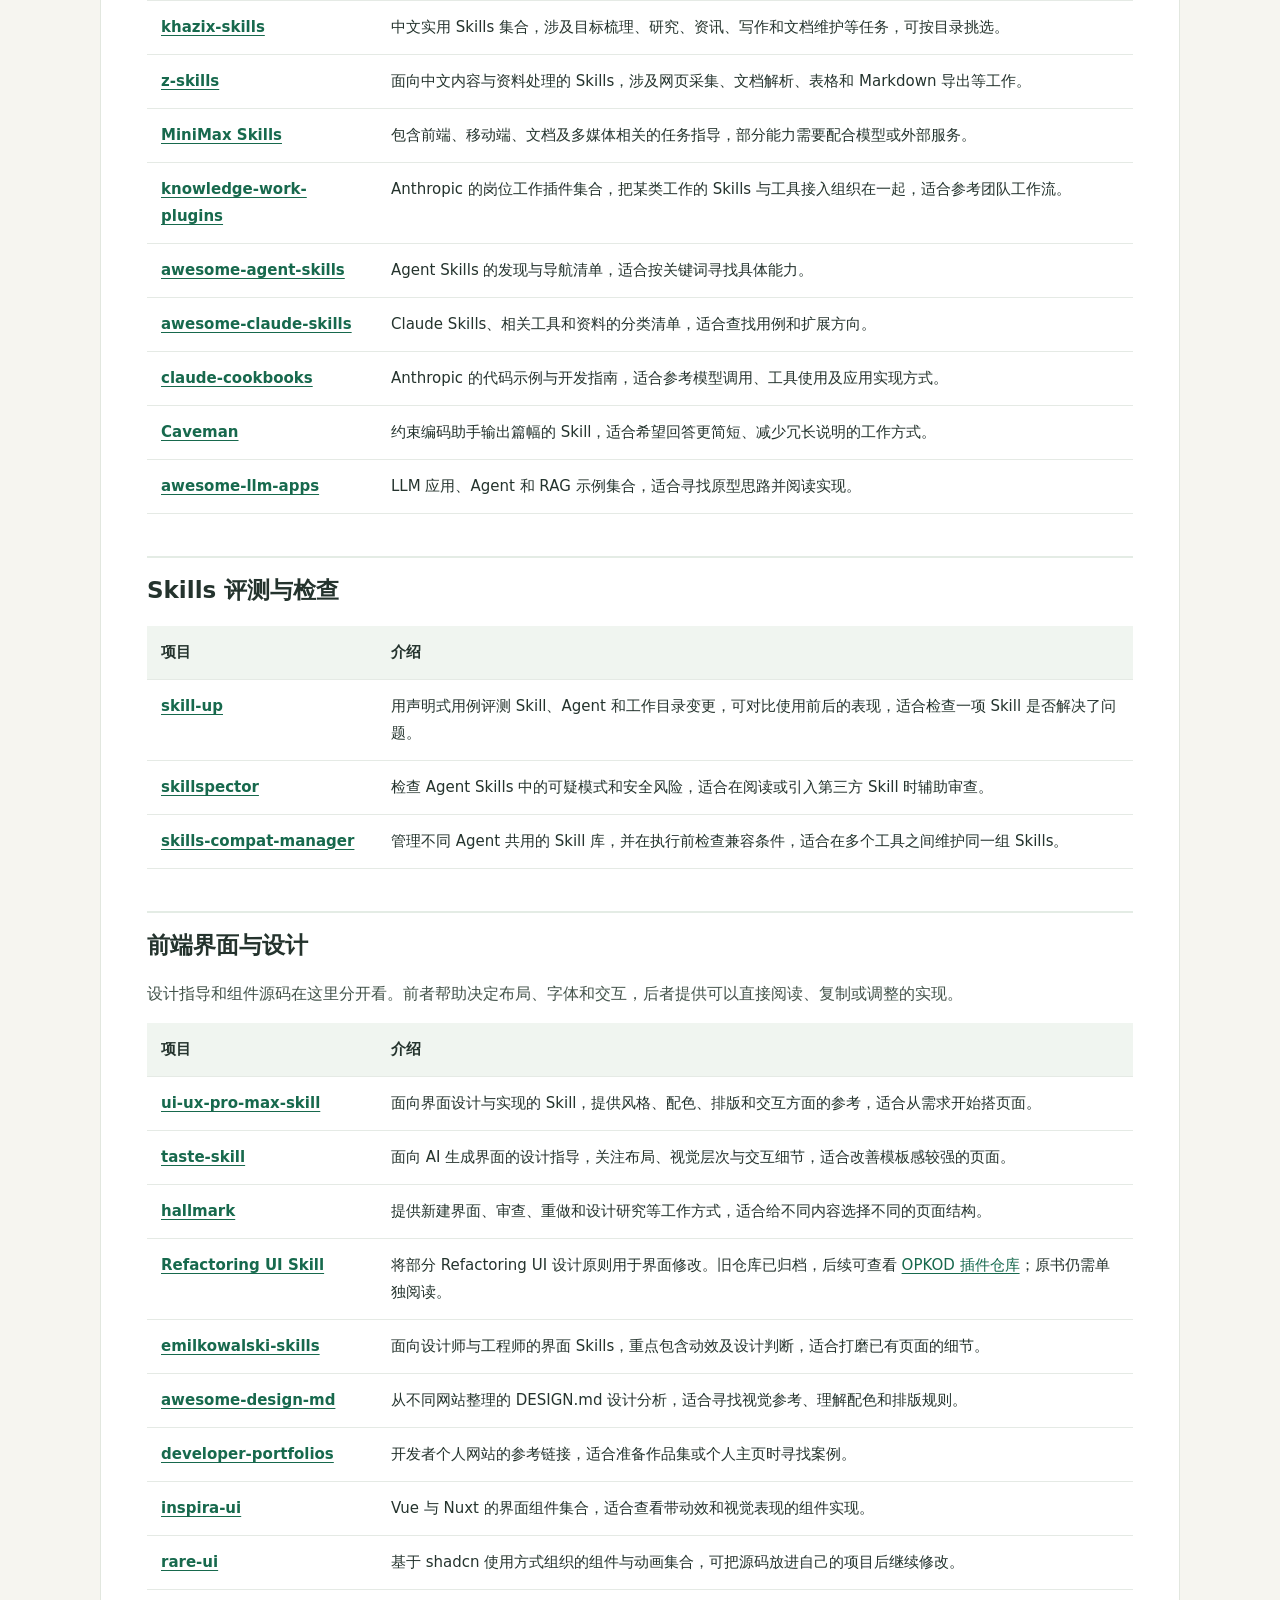
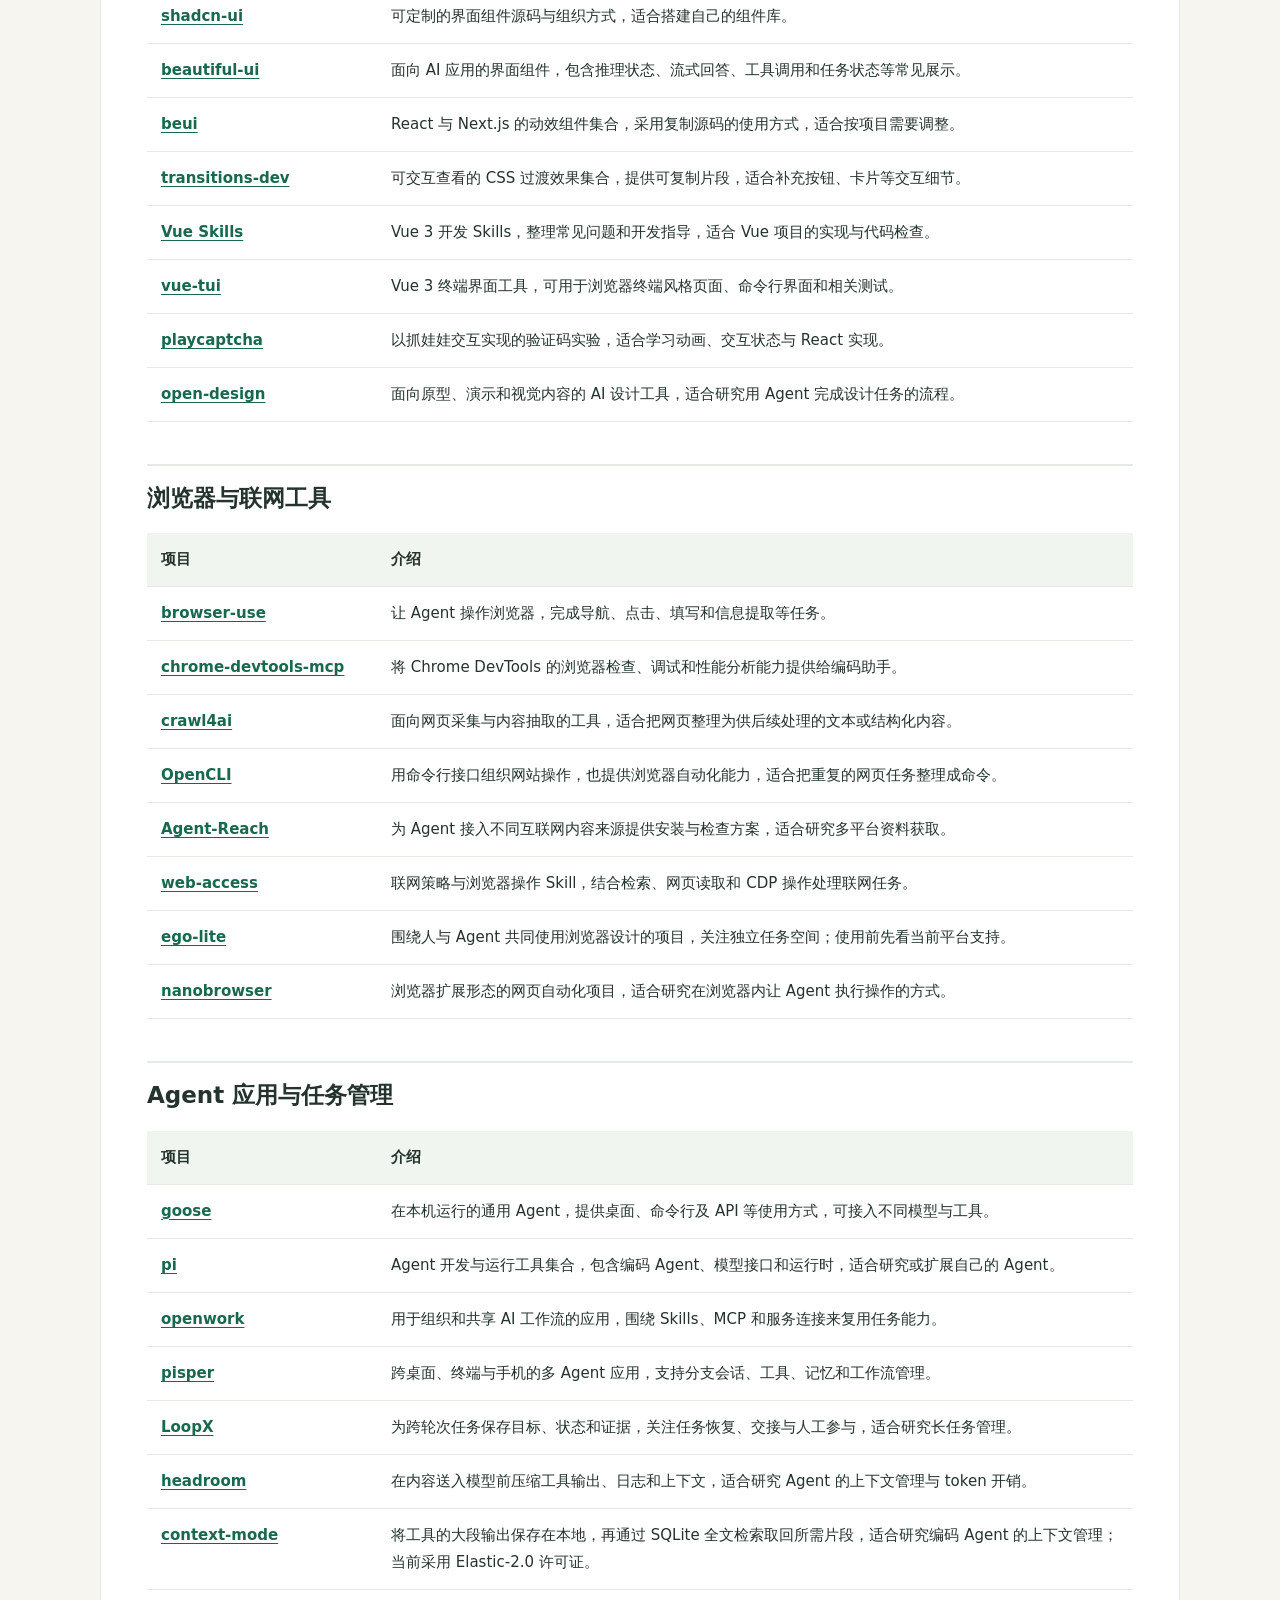
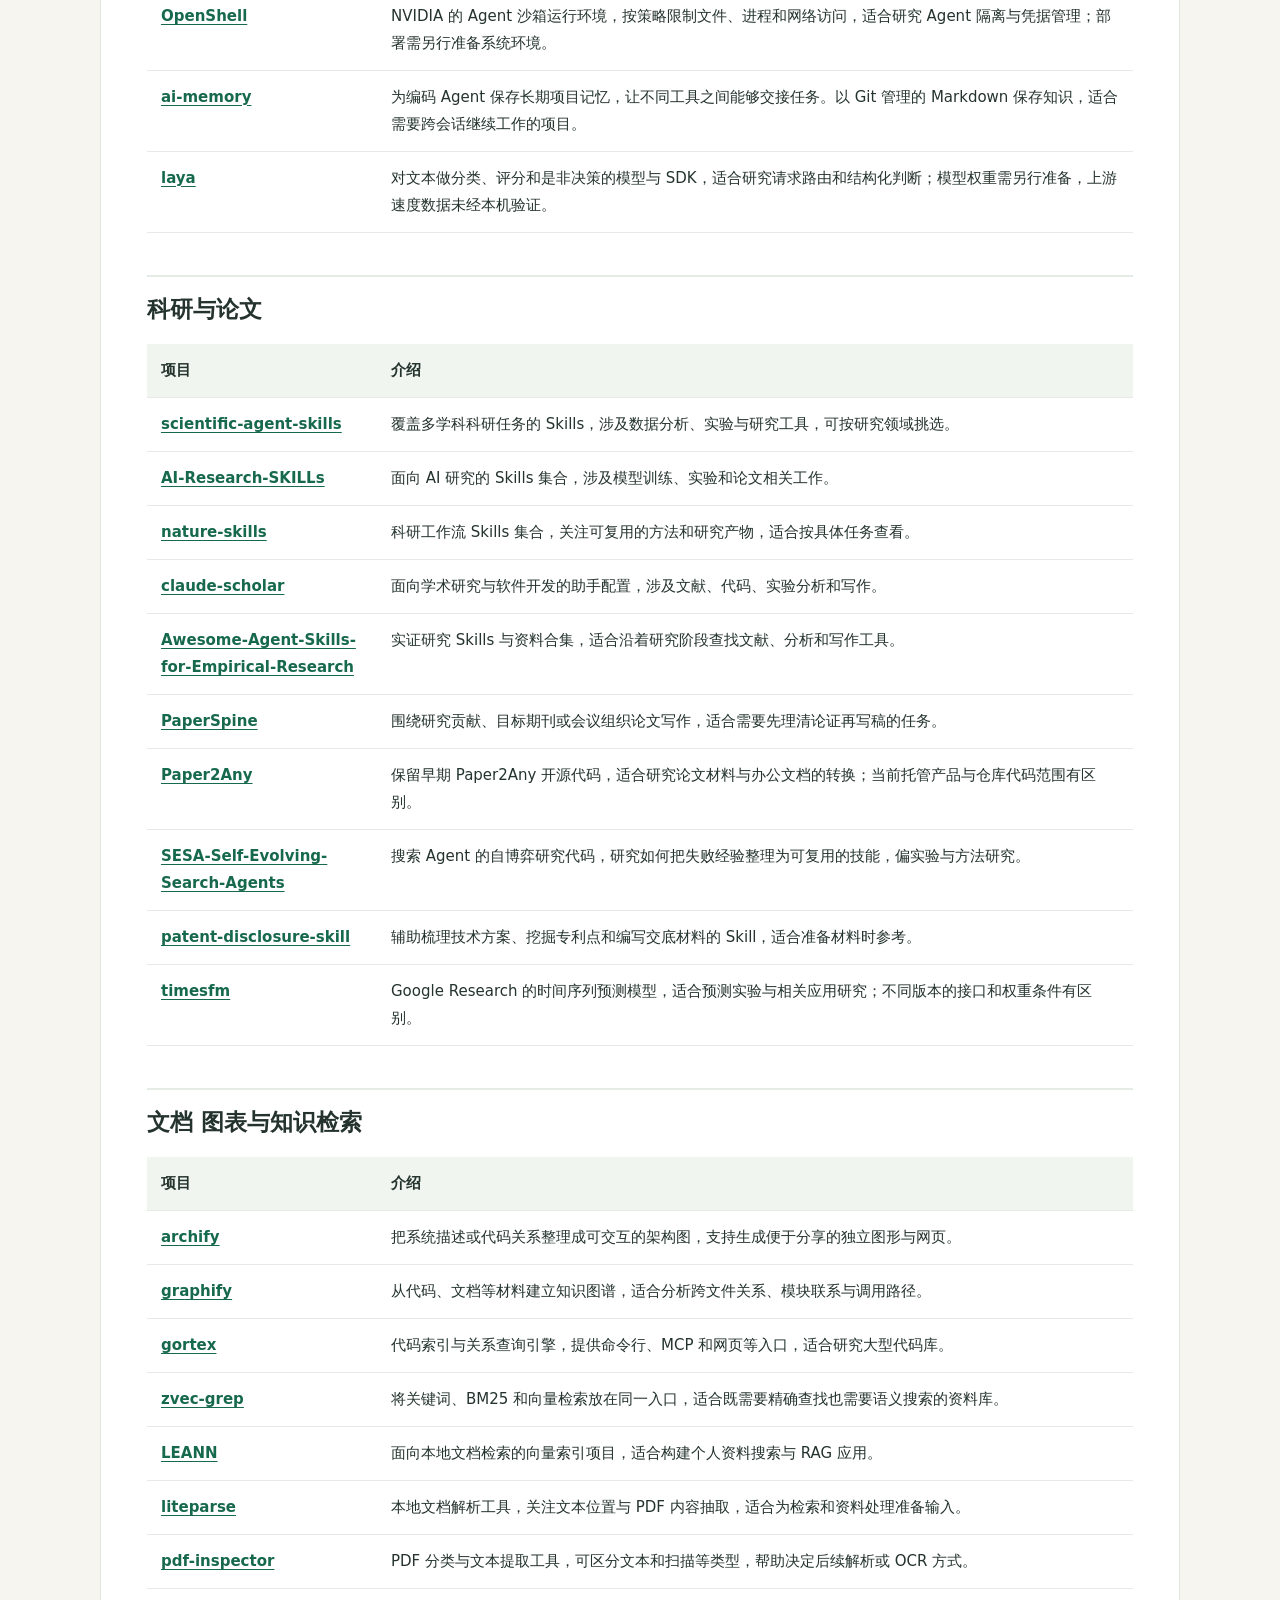
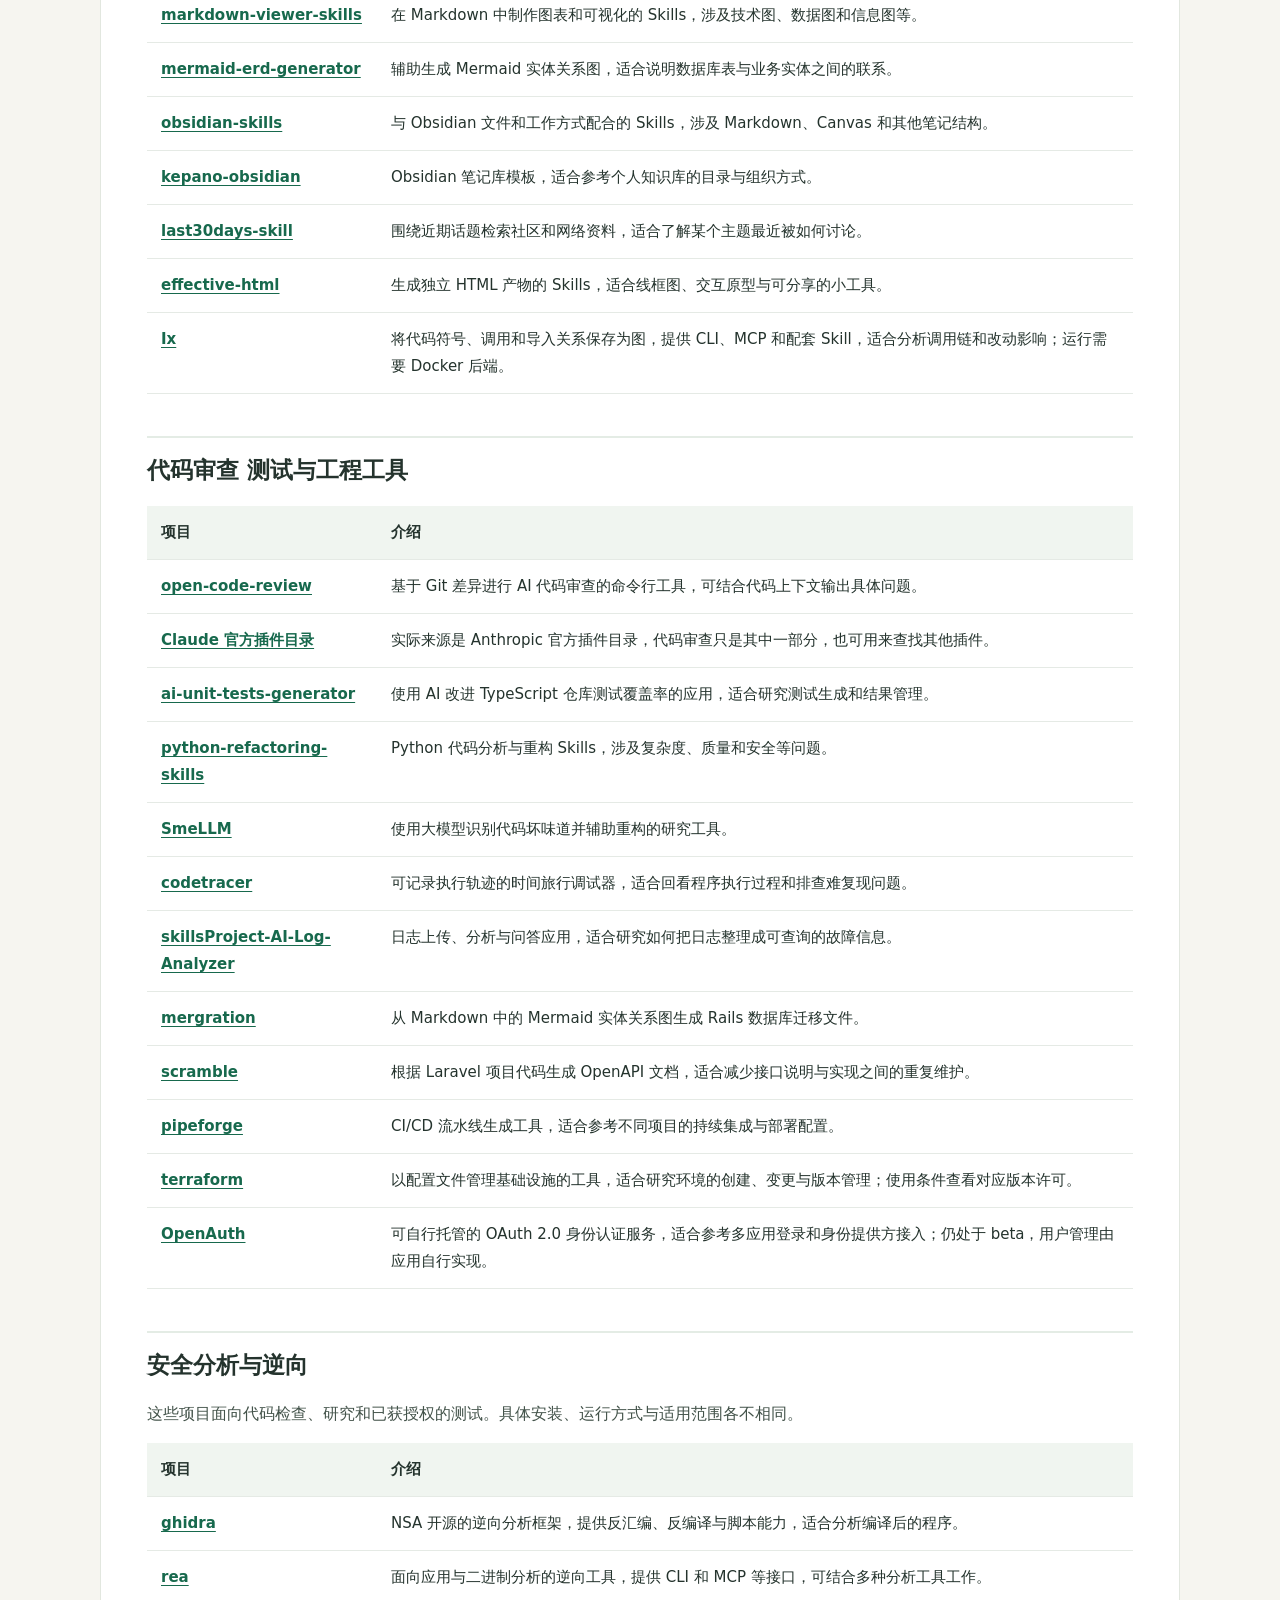
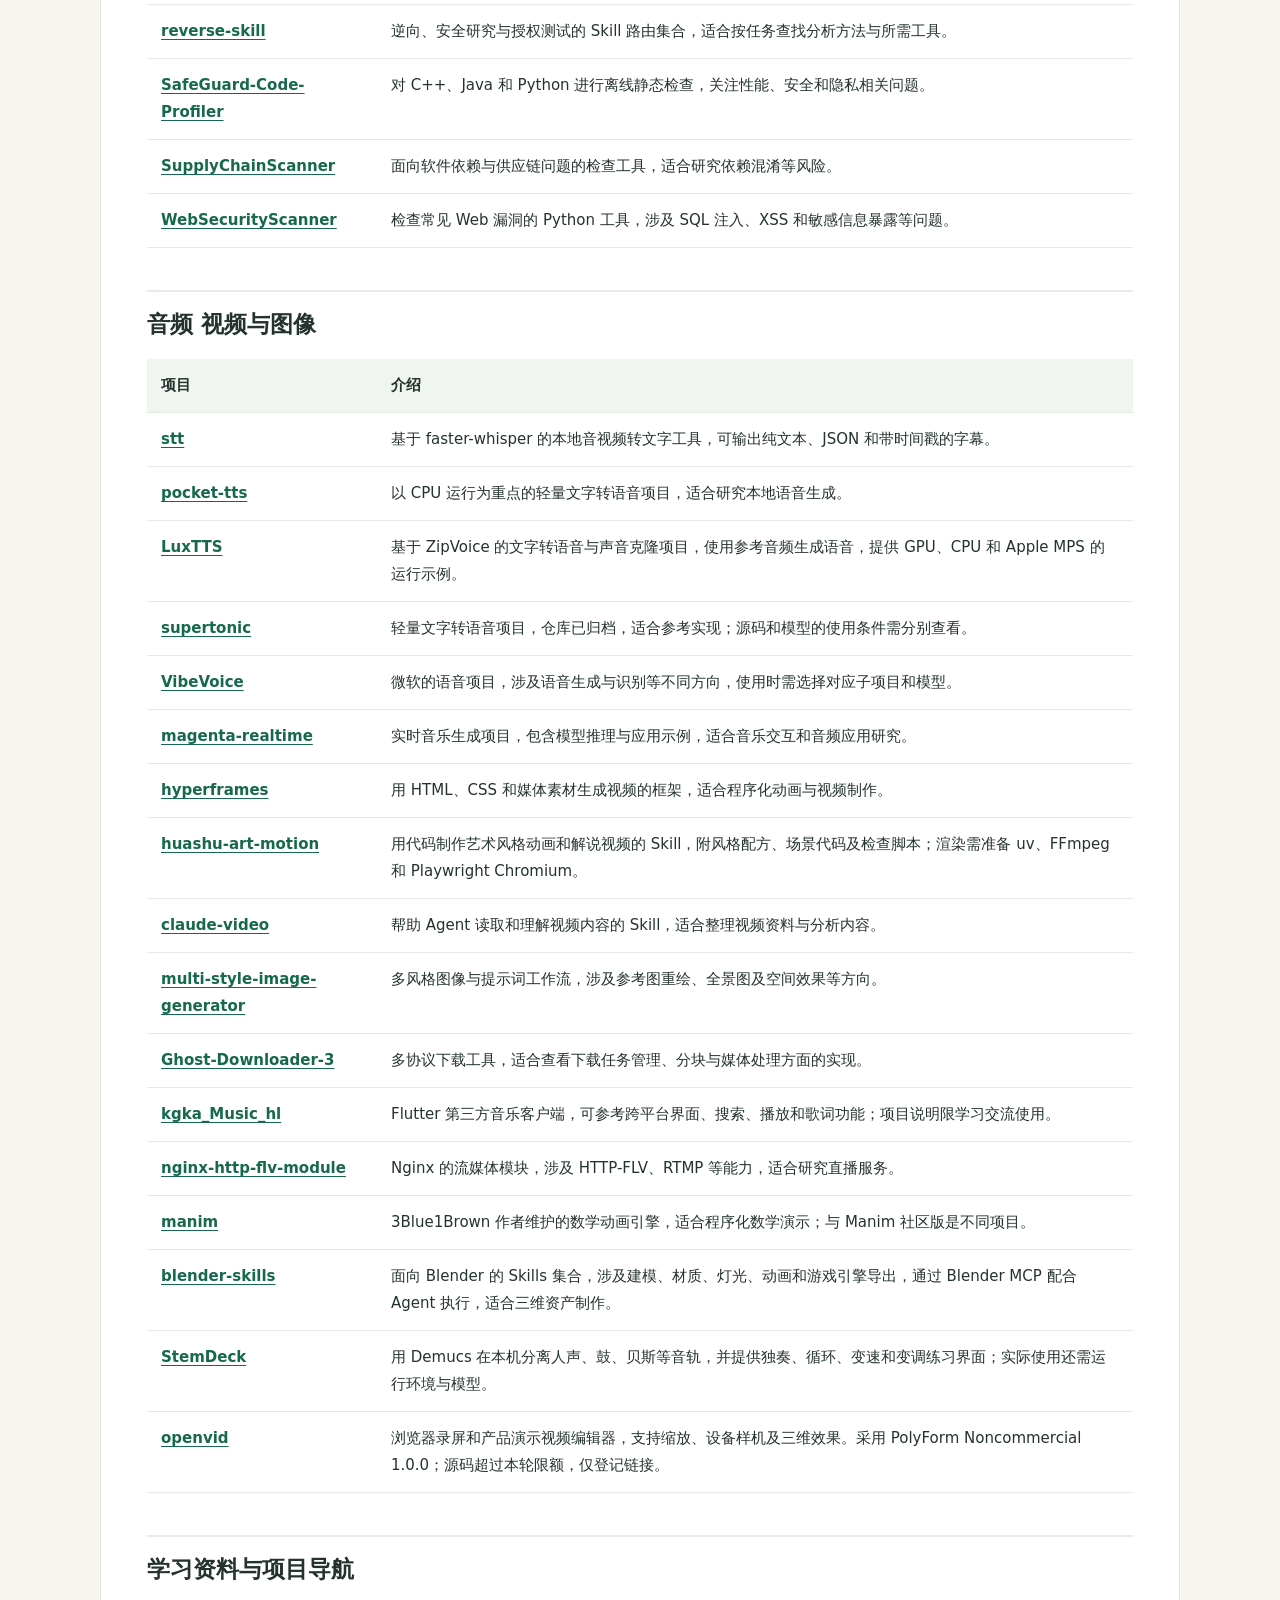
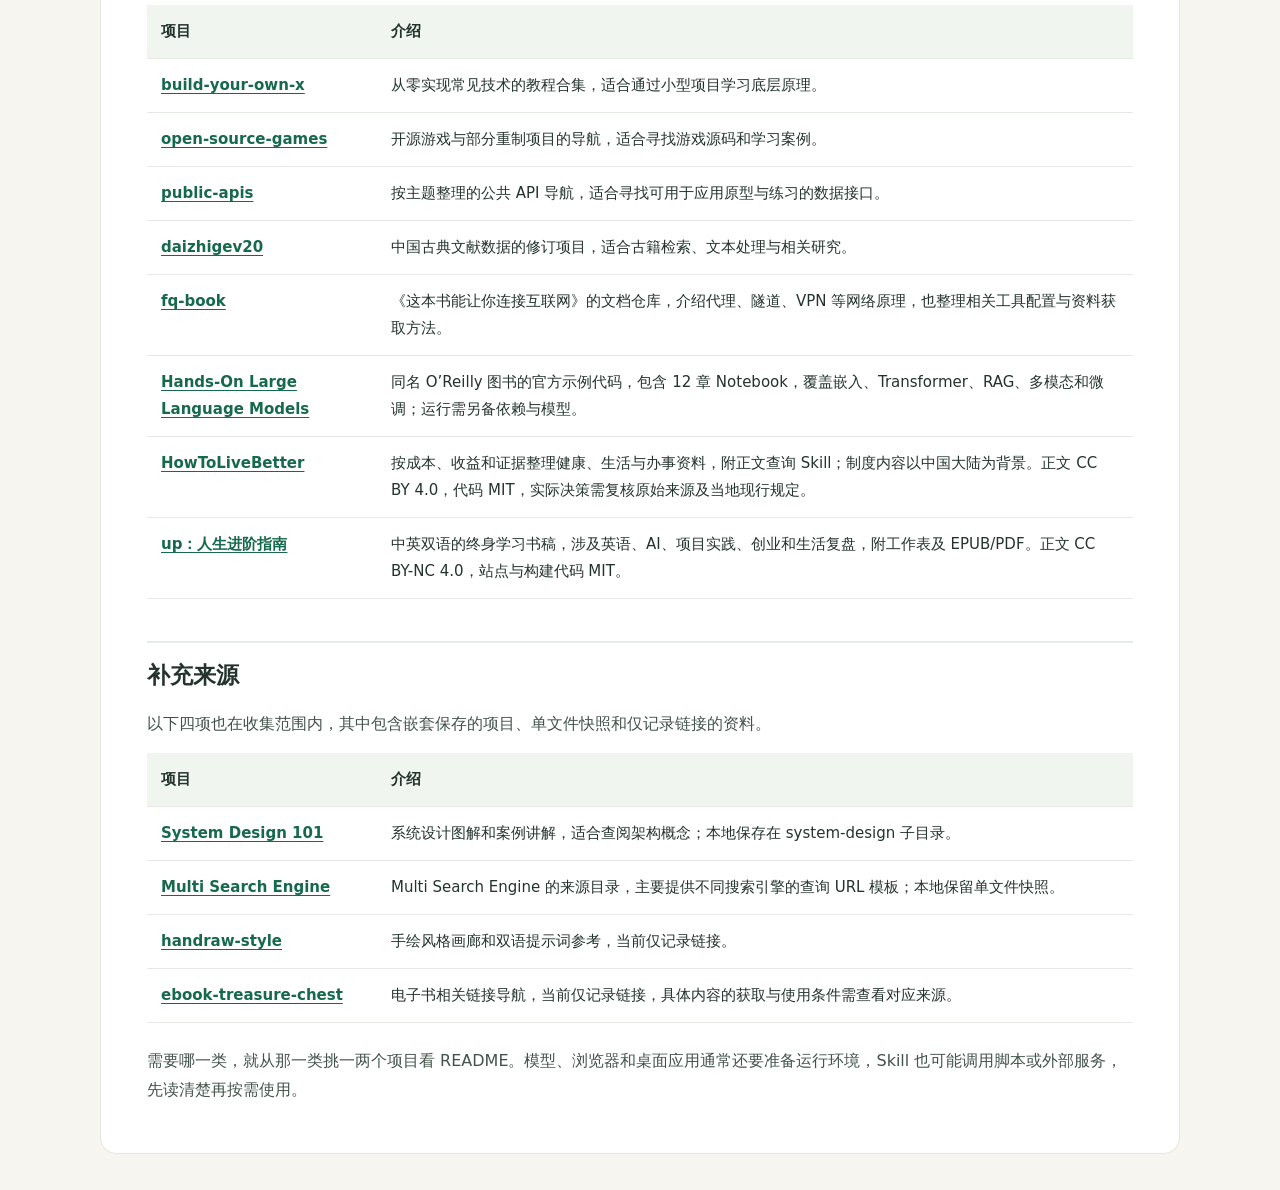
==== commit 8a7287b4: "docs: catalog eight projects and refresh sharing guides" ====
--- a/docs/SHARE_GUIDE.html
+++ b/docs/SHARE_GUIDE.html
@@ -1,2 +1,2 @@
 <!doctype html>
-<html lang="zh-CN"><head><meta charset="utf-8"><meta name="viewport" content="width=device-width, initial-scale=1"><title>AI Skills 和工具分享清单</title><style>*{box-sizing:border-box}html{scroll-behavior:smooth}body{margin:0;background:#f6f5f0;color:#24332d;font:16px/1.8 system-ui,-apple-system,"Segoe UI","Microsoft YaHei",sans-serif}main{max-width:1080px;margin:36px auto;padding:36px 46px;background:#fff;border:1px solid #e2e7df;border-radius:16px}h1{font-size:32px;line-height:1.4;margin:0 0 12px}h2{font-size:23px;margin:42px 0 14px;padding-top:12px;border-top:2px solid #e4ece5;scroll-margin-top:20px}p{margin:12px 0;color:#43534a}a{color:#17694d;text-underline-offset:3px;overflow-wrap:anywhere}a:hover{color:#084a32}nav{display:flex;flex-wrap:wrap;gap:8px;margin:24px 0}nav a{font-size:14px;padding:5px 12px;background:#eef5ee;border-radius:8px;text-decoration:none}table{width:100%;border-collapse:collapse;margin:14px 0 24px;font-size:15px}th,td{text-align:left;vertical-align:top;border-bottom:1px solid #e5eae5;padding:13px 14px}th{background:#f0f5f0;font-weight:600}td:first-child{width:230px;font-weight:600}tbody tr:hover{background:#fafcf8}@media(max-width:680px){main{margin:0;padding:24px 18px;border:0;border-radius:0}h1{font-size:27px}h2{font-size:21px}table,tbody,tr,td{display:block;width:100%}thead{display:none}tr{padding:12px 0;border-bottom:1px solid #dce5dd}td{border:0;padding:3px 0}td:first-child{width:100%;font-size:16px}nav{gap:6px}nav a{font-size:13px}}@media print{body{background:#fff}main{margin:0;border:0;padding:0;max-width:none}nav{display:none}h2{break-after:avoid}tr{break-inside:avoid}a{color:#18573f}}</style></head><body><main><h1>AI Skills 和工具分享清单</h1><p>整理于 2026 年 11 月 9 日。</p><p>平时收集的 AI Skills、开发工具和研究资料，按用途放在这里。每项都附上项目链接和简短介绍，找写作、编程、做界面或读论文的工具，可以直接跳到对应分类。</p><p>共收录 123 个不同的项目来源。Skill 通常是一组让 AI 按特定方法工作的说明，有些会附带脚本；组件库、桌面应用和模型项目则需要按各自说明使用。链接指向项目来源，具体安装方式、依赖与许可请查看项目 README。</p><nav aria-label="Categories"><a href="#section-1">中文写作与改稿</a><a href="#section-2">通用 Skills 与开发方法</a><a href="#section-3">Skills 评测与检查</a><a href="#section-4">前端界面与设计</a><a href="#section-5">浏览器与联网工具</a><a href="#section-6">Agent 应用与任务管理</a><a href="#section-7">科研与论文</a><a href="#section-8">文档 图表与知识检索</a><a href="#section-9">代码审查 测试与工程工具</a><a href="#section-10">安全分析与逆向</a><a href="#section-11">音频 视频与图像</a><a href="#section-12">学习资料与项目导航</a><a href="#section-13">补充来源</a></nav><h2 id="section-1">中文写作与改稿</h2><p>这几项侧重点不同。写新稿可以看 human-writing，中文逐句修改可以看 Humanizer-zh；技术说明、小说等不同文体的处理，可以再看 sepia。</p><table><thead><tr><th>项目</th><th>介绍</th></tr></thead><tbody><tr><td><a href="https://github.com/KKKKhazix/human-writing">human-writing</a></td><td>通用中文写作与改稿 Skill，覆盖文章、评论、教程和故事。强调具体材料、自然语气，适合把想法写成别人愿意读下去的文字。</td></tr><tr><td><a href="https://github.com/op7418/Humanizer-zh">Humanizer-zh</a></td><td>中文文字编辑 Skill，检查夸张表述、套话、重复句式和生硬衔接，适合已有初稿后的逐句修改。</td></tr><tr><td><a href="https://github.com/conorbronsdon/avoid-ai-writing">avoid-ai-writing</a></td><td>检查并改写常见的 AI 写作模式，可只给诊断，也可修改原文，适合审阅文章和日常文案。</td></tr><tr><td><a href="https://github.com/petergyang/no-ai-slop">no-ai-slop</a></td><td>清理套路化句式，同时尽量保留作者原有的用词和节奏，适合不想把文章改成统一口气的人。</td></tr><tr><td><a href="https://github.com/Nanako0129/sepia">sepia</a></td><td>按文体处理写作问题，涉及小说叙事，也覆盖发布说明、技术文章和 PR 回复等专业文字。</td></tr></tbody></table><h2 id="section-2">通用 Skills 与开发方法</h2><p>想了解 Skill 长什么样，可以先看 Anthropic Skills。已有项目需要补设计、测试和审查流程，可以从具体任务挑选，按需使用。</p><table><thead><tr><th>项目</th><th>介绍</th></tr></thead><tbody><tr><td><a href="https://github.com/anthropics/skills">Anthropic Skills</a></td><td>Anthropic 的官方 Skill 示例，包含文档、设计及其他工作任务，可用来了解 Skill 的组织方式。</td></tr><tr><td><a href="https://github.com/addyosmani/agent-skills">agent-skills</a></td><td>面向软件开发的工程 Skills，涉及需求、实现、验证和交付，适合给编码 Agent 补充工作规范。</td></tr><tr><td><a href="https://github.com/mattpocock/skills">Matt Pocock Skills</a></td><td>一组可组合的工程 Skills，适合处理需求梳理、设计审查、测试和重构等具体任务。</td></tr><tr><td><a href="https://github.com/obra/superpowers">Superpowers</a></td><td>把讨论需求、制定计划、测试和验证串起来的软件开发工作流，适合需要持续推进的编码任务。</td></tr><tr><td><a href="https://github.com/affaan-m/ECC">ECC</a></td><td>较完整的 Agent 配置集合，包含 Skills、规则、hooks 和记忆相关方案，适合研究如何组织编码助手的工作环境。</td></tr><tr><td><a href="https://github.com/ciembor/agent-rules-books">agent-rules-books</a></td><td>从软件工程书籍整理出的规则和 Skills，涉及代码质量、重构、架构及领域建模。</td></tr><tr><td><a href="https://github.com/multica-ai/andrej-karpathy-skills">andrej-karpathy-skills</a></td><td>受 Karpathy 编码观察启发的行为指南，重点是确认假设、控制改动范围和避免过度设计；属于社区整理。</td></tr><tr><td><a href="https://github.com/vtroisWhite/andrej-karpathy-skills">Karpathy Guides 中文版</a></td><td>另一份 Karpathy 风格指南及其维护版本，可与上一项对照阅读，关注编码助手的日常行为约束。</td></tr><tr><td><a href="https://github.com/KKKKhazix/khazix-skills">khazix-skills</a></td><td>中文实用 Skills 集合，涉及目标梳理、研究、资讯、写作和文档维护等任务，可按目录挑选。</td></tr><tr><td><a href="https://github.com/tjxj/z-skills">z-skills</a></td><td>面向中文内容与资料处理的 Skills，涉及网页采集、文档解析、表格和 Markdown 导出等工作。</td></tr><tr><td><a href="https://github.com/MiniMax-AI/skills">MiniMax Skills</a></td><td>包含前端、移动端、文档及多媒体相关的任务指导，部分能力需要配合模型或外部服务。</td></tr><tr><td><a href="https://github.com/anthropics/knowledge-work-plugins">knowledge-work-plugins</a></td><td>Anthropic 的岗位工作插件集合，把某类工作的 Skills 与工具接入组织在一起，适合参考团队工作流。</td></tr><tr><td><a href="https://github.com/JackyST0/awesome-agent-skills">awesome-agent-skills</a></td><td>Agent Skills 的发现与导航清单，适合按关键词寻找具体能力。</td></tr><tr><td><a href="https://github.com/travisvn/awesome-claude-skills">awesome-claude-skills</a></td><td>Claude Skills、相关工具和资料的分类清单，适合查找用例和扩展方向。</td></tr><tr><td><a href="https://github.com/anthropics/claude-cookbooks">claude-cookbooks</a></td><td>Anthropic 的代码示例与开发指南，适合参考模型调用、工具使用及应用实现方式。</td></tr><tr><td><a href="https://github.com/JuliusBrussee/caveman">Caveman</a></td><td>约束编码助手输出篇幅的 Skill，适合希望回答更简短、减少冗长说明的工作方式。</td></tr><tr><td><a href="https://github.com/Shubhamsaboo/awesome-llm-apps">awesome-llm-apps</a></td><td>LLM 应用、Agent 和 RAG 示例集合，适合寻找原型思路并阅读实现。</td></tr></tbody></table><h2 id="section-3">Skills 评测与检查</h2><table><thead><tr><th>项目</th><th>介绍</th></tr></thead><tbody><tr><td><a href="https://github.com/alibaba/skill-up">skill-up</a></td><td>用声明式用例评测 Skill、Agent 和工作目录变更，可对比使用前后的表现，适合检查一项 Skill 是否解决了问题。</td></tr><tr><td><a href="https://github.com/NVIDIA/skillspector">skillspector</a></td><td>检查 Agent Skills 中的可疑模式和安全风险，适合在阅读或引入第三方 Skill 时辅助审查。</td></tr><tr><td><a href="https://github.com/hnaymyh123-henry/skills-compat-manager">skills-compat-manager</a></td><td>管理不同 Agent 共用的 Skill 库，并在执行前检查兼容条件，适合在多个工具之间维护同一组 Skills。</td></tr></tbody></table><h2 id="section-4">前端界面与设计</h2><p>设计指导和组件源码在这里分开看。前者帮助决定布局、字体和交互，后者提供可以直接阅读、复制或调整的实现。</p><table><thead><tr><th>项目</th><th>介绍</th></tr></thead><tbody><tr><td><a href="https://github.com/nextlevelbuilder/ui-ux-pro-max-skill">ui-ux-pro-max-skill</a></td><td>面向界面设计与实现的 Skill，提供风格、配色、排版和交互方面的参考，适合从需求开始搭页面。</td></tr><tr><td><a href="https://github.com/Leonxlnx/taste-skill">taste-skill</a></td><td>面向 AI 生成界面的设计指导，关注布局、视觉层次与交互细节，适合改善模板感较强的页面。</td></tr><tr><td><a href="https://github.com/Nutlope/hallmark">hallmark</a></td><td>提供新建界面、审查、重做和设计研究等工作方式，适合给不同内容选择不同的页面结构。</td></tr><tr><td><a href="https://github.com/opkod-france/claude-skill-refactoring-ui">Refactoring UI Skill</a></td><td>将部分 Refactoring UI 设计原则用于界面修改。旧仓库已归档，后续可查看 <a href="https://github.com/opkod-france/opkod-claude-code-plugins">OPKOD 插件仓库</a>；原书仍需单独阅读。</td></tr><tr><td><a href="https://github.com/emilkowalski/skills">emilkowalski-skills</a></td><td>面向设计师与工程师的界面 Skills，重点包含动效及设计判断，适合打磨已有页面的细节。</td></tr><tr><td><a href="https://github.com/VoltAgent/awesome-design-md">awesome-design-md</a></td><td>从不同网站整理的 DESIGN.md 设计分析，适合寻找视觉参考、理解配色和排版规则。</td></tr><tr><td><a href="https://github.com/emmabostian/developer-portfolios">developer-portfolios</a></td><td>开发者个人网站的参考链接，适合准备作品集或个人主页时寻找案例。</td></tr><tr><td><a href="https://github.com/rahulv-official/inspira-ui">inspira-ui</a></td><td>Vue 与 Nuxt 的界面组件集合，适合查看带动效和视觉表现的组件实现。</td></tr><tr><td><a href="https://github.com/swamimalode07/rare-ui">rare-ui</a></td><td>基于 shadcn 使用方式组织的组件与动画集合，可把源码放进自己的项目后继续修改。</td></tr><tr><td><a href="https://github.com/shadcn-ui/ui">shadcn-ui</a></td><td>可定制的界面组件源码与组织方式，适合搭建自己的组件库。</td></tr><tr><td><a href="https://github.com/slev12397/beautiful-ui">beautiful-ui</a></td><td>面向 AI 应用的界面组件，包含推理状态、流式回答、工具调用和任务状态等常见展示。</td></tr><tr><td><a href="https://github.com/starc007/ui-components">beui</a></td><td>React 与 Next.js 的动效组件集合，采用复制源码的使用方式，适合按项目需要调整。</td></tr><tr><td><a href="https://github.com/Jakubantalik/transitions.dev">transitions-dev</a></td><td>可交互查看的 CSS 过渡效果集合，提供可复制片段，适合补充按钮、卡片等交互细节。</td></tr><tr><td><a href="https://github.com/vuejs-ai/skills">Vue Skills</a></td><td>Vue 3 开发 Skills，整理常见问题和开发指导，适合 Vue 项目的实现与代码检查。</td></tr><tr><td><a href="https://github.com/Simon-He95/vue-tui">vue-tui</a></td><td>Vue 3 终端界面工具，可用于浏览器终端风格页面、命令行界面和相关测试。</td></tr><tr><td><a href="https://github.com/mortspace/playcaptcha">playcaptcha</a></td><td>以抓娃娃交互实现的验证码实验，适合学习动画、交互状态与 React 实现。</td></tr><tr><td><a href="https://github.com/nexu-io/open-design">open-design</a></td><td>面向原型、演示和视觉内容的 AI 设计工具，适合研究用 Agent 完成设计任务的流程。</td></tr></tbody></table><h2 id="section-5">浏览器与联网工具</h2><table><thead><tr><th>项目</th><th>介绍</th></tr></thead><tbody><tr><td><a href="https://github.com/browser-use/browser-use">browser-use</a></td><td>让 Agent 操作浏览器，完成导航、点击、填写和信息提取等任务。</td></tr><tr><td><a href="https://github.com/ChromeDevTools/chrome-devtools-mcp">chrome-devtools-mcp</a></td><td>将 Chrome DevTools 的浏览器检查、调试和性能分析能力提供给编码助手。</td></tr><tr><td><a href="https://github.com/unclecode/crawl4ai">crawl4ai</a></td><td>面向网页采集与内容抽取的工具，适合把网页整理为供后续处理的文本或结构化内容。</td></tr><tr><td><a href="https://github.com/jackwener/OpenCLI">OpenCLI</a></td><td>用命令行接口组织网站操作，也提供浏览器自动化能力，适合把重复的网页任务整理成命令。</td></tr><tr><td><a href="https://github.com/Panniantong/Agent-Reach">Agent-Reach</a></td><td>为 Agent 接入不同互联网内容来源提供安装与检查方案，适合研究多平台资料获取。</td></tr><tr><td><a href="https://github.com/eze-is/web-access">web-access</a></td><td>联网策略与浏览器操作 Skill，结合检索、网页读取和 CDP 操作处理联网任务。</td></tr><tr><td><a href="https://github.com/citrolabs/ego-lite">ego-lite</a></td><td>围绕人与 Agent 共同使用浏览器设计的项目，关注独立任务空间；使用前先看当前平台支持。</td></tr><tr><td><a href="https://github.com/nanobrowser/nanobrowser">nanobrowser</a></td><td>浏览器扩展形态的网页自动化项目，适合研究在浏览器内让 Agent 执行操作的方式。</td></tr></tbody></table><h2 id="section-6">Agent 应用与任务管理</h2><table><thead><tr><th>项目</th><th>介绍</th></tr></thead><tbody><tr><td><a href="https://github.com/aaif-goose/goose">goose</a></td><td>在本机运行的通用 Agent，提供桌面、命令行及 API 等使用方式，可接入不同模型与工具。</td></tr><tr><td><a href="https://github.com/earendil-works/pi">pi</a></td><td>Agent 开发与运行工具集合，包含编码 Agent、模型接口和运行时，适合研究或扩展自己的 Agent。</td></tr><tr><td><a href="https://github.com/different-ai/openwork">openwork</a></td><td>用于组织和共享 AI 工作流的应用，围绕 Skills、MCP 和服务连接来复用任务能力。</td></tr><tr><td><a href="https://github.com/ling-kong-ran/pisper">pisper</a></td><td>跨桌面、终端与手机的多 Agent 应用，支持分支会话、工具、记忆和工作流管理。</td></tr><tr><td><a href="https://github.com/loopx-project/loopx">LoopX</a></td><td>为跨轮次任务保存目标、状态和证据，关注任务恢复、交接与人工参与，适合研究长任务管理。</td></tr><tr><td><a href="https://github.com/headroomlabs-ai/headroom">headroom</a></td><td>在内容送入模型前压缩工具输出、日志和上下文，适合研究 Agent 的上下文管理与 token 开销。</td></tr><tr><td><a href="https://github.com/mksglu/context-mode">context-mode</a></td><td>将工具的大段输出保存在本地，再通过 SQLite 全文检索取回所需片段，适合研究编码 Agent 的上下文管理；当前采用 Elastic-2.0 许可证。</td></tr><tr><td><a href="https://github.com/NVIDIA/OpenShell">OpenShell</a></td><td>NVIDIA 的 Agent 沙箱运行环境，按策略限制文件、进程和网络访问，适合研究 Agent 隔离与凭据管理；部署需另行准备系统环境。</td></tr><tr><td><a href="https://github.com/akitaonrails/ai-memory">ai-memory</a></td><td>为编码 Agent 保存长期项目记忆，让不同工具之间能够交接任务。以 Git 管理的 Markdown 保存知识，适合需要跨会话继续工作的项目。</td></tr></tbody></table><h2 id="section-7">科研与论文</h2><table><thead><tr><th>项目</th><th>介绍</th></tr></thead><tbody><tr><td><a href="https://github.com/K-Dense-AI/scientific-agent-skills">scientific-agent-skills</a></td><td>覆盖多学科科研任务的 Skills，涉及数据分析、实验与研究工具，可按研究领域挑选。</td></tr><tr><td><a href="https://github.com/Orchestra-Research/AI-Research-SKILLs">AI-Research-SKILLs</a></td><td>面向 AI 研究的 Skills 集合，涉及模型训练、实验和论文相关工作。</td></tr><tr><td><a href="https://github.com/Yuan1z0825/nature-skills">nature-skills</a></td><td>科研工作流 Skills 集合，关注可复用的方法和研究产物，适合按具体任务查看。</td></tr><tr><td><a href="https://github.com/Galaxy-Dawn/claude-scholar">claude-scholar</a></td><td>面向学术研究与软件开发的助手配置，涉及文献、代码、实验分析和写作。</td></tr><tr><td><a href="https://github.com/brycewang-stanford/Auto-Empirical-Research-Skills">Awesome-Agent-Skills-for-Empirical-Research</a></td><td>实证研究 Skills 与资料合集，适合沿着研究阶段查找文献、分析和写作工具。</td></tr><tr><td><a href="https://github.com/WUBING2023/PaperSpine">PaperSpine</a></td><td>围绕研究贡献、目标期刊或会议组织论文写作，适合需要先理清论证再写稿的任务。</td></tr><tr><td><a href="https://github.com/OpenDCAI/Paper2Any">Paper2Any</a></td><td>保留早期 Paper2Any 开源代码，适合研究论文材料与办公文档的转换；当前托管产品与仓库代码范围有区别。</td></tr><tr><td><a href="https://github.com/Zenghuang-Fu/SESA-Self-Evolving-Search-Agents">SESA-Self-Evolving-Search-Agents</a></td><td>搜索 Agent 的自博弈研究代码，研究如何把失败经验整理为可复用的技能，偏实验与方法研究。</td></tr><tr><td><a href="https://github.com/handsomestWei/patent-disclosure-skill">patent-disclosure-skill</a></td><td>辅助梳理技术方案、挖掘专利点和编写交底材料的 Skill，适合准备材料时参考。</td></tr><tr><td><a href="https://github.com/google-research/timesfm">timesfm</a></td><td>Google Research 的时间序列预测模型，适合预测实验与相关应用研究；不同版本的接口和权重条件有区别。</td></tr></tbody></table><h2 id="section-8">文档 图表与知识检索</h2><table><thead><tr><th>项目</th><th>介绍</th></tr></thead><tbody><tr><td><a href="https://github.com/tt-a1i/archify">archify</a></td><td>把系统描述或代码关系整理成可交互的架构图，支持生成便于分享的独立图形与网页。</td></tr><tr><td><a href="https://github.com/Graphify-Labs/graphify">graphify</a></td><td>从代码、文档等材料建立知识图谱，适合分析跨文件关系、模块联系与调用路径。</td></tr><tr><td><a href="https://github.com/zzet/gortex">gortex</a></td><td>代码索引与关系查询引擎，提供命令行、MCP 和网页等入口，适合研究大型代码库。</td></tr><tr><td><a href="https://github.com/zvec-ai/zvec-grep">zvec-grep</a></td><td>将关键词、BM25 和向量检索放在同一入口，适合既需要精确查找也需要语义搜索的资料库。</td></tr><tr><td><a href="https://github.com/StarTrail-org/LEANN">LEANN</a></td><td>面向本地文档检索的向量索引项目，适合构建个人资料搜索与 RAG 应用。</td></tr><tr><td><a href="https://github.com/run-llama/liteparse">liteparse</a></td><td>本地文档解析工具，关注文本位置与 PDF 内容抽取，适合为检索和资料处理准备输入。</td></tr><tr><td><a href="https://github.com/firecrawl/pdf-inspector">pdf-inspector</a></td><td>PDF 分类与文本提取工具，可区分文本和扫描等类型，帮助决定后续解析或 OCR 方式。</td></tr><tr><td><a href="https://github.com/markdown-viewer/skills">markdown-viewer-skills</a></td><td>在 Markdown 中制作图表和可视化的 Skills，涉及技术图、数据图和信息图等。</td></tr><tr><td><a href="https://github.com/nharsch/mermaid-erd-generator">mermaid-erd-generator</a></td><td>辅助生成 Mermaid 实体关系图，适合说明数据库表与业务实体之间的联系。</td></tr><tr><td><a href="https://github.com/kepano/obsidian-skills">obsidian-skills</a></td><td>与 Obsidian 文件和工作方式配合的 Skills，涉及 Markdown、Canvas 和其他笔记结构。</td></tr><tr><td><a href="https://github.com/kepano/kepano-obsidian">kepano-obsidian</a></td><td>Obsidian 笔记库模板，适合参考个人知识库的目录与组织方式。</td></tr><tr><td><a href="https://github.com/mvanhorn/last30days-skill">last30days-skill</a></td><td>围绕近期话题检索社区和网络资料，适合了解某个主题最近被如何讨论。</td></tr><tr><td><a href="https://github.com/plannotator/effective-html">effective-html</a></td><td>生成独立 HTML 产物的 Skills，适合线框图、交互原型与可分享的小工具。</td></tr></tbody></table><h2 id="section-9">代码审查 测试与工程工具</h2><table><thead><tr><th>项目</th><th>介绍</th></tr></thead><tbody><tr><td><a href="https://github.com/alibaba/open-code-review">open-code-review</a></td><td>基于 Git 差异进行 AI 代码审查的命令行工具，可结合代码上下文输出具体问题。</td></tr><tr><td><a href="https://github.com/anthropics/claude-plugins-official">Claude 官方插件目录</a></td><td>实际来源是 Anthropic 官方插件目录，代码审查只是其中一部分，也可用来查找其他插件。</td></tr><tr><td><a href="https://github.com/gustavolopess/ai-unit-tests-generator">ai-unit-tests-generator</a></td><td>使用 AI 改进 TypeScript 仓库测试覆盖率的应用，适合研究测试生成和结果管理。</td></tr><tr><td><a href="https://github.com/l-mb/python-refactoring-skills">python-refactoring-skills</a></td><td>Python 代码分析与重构 Skills，涉及复杂度、质量和安全等问题。</td></tr><tr><td><a href="https://github.com/refactoring-assistant/SmeLLM">SmeLLM</a></td><td>使用大模型识别代码坏味道并辅助重构的研究工具。</td></tr><tr><td><a href="https://github.com/metacraft-labs/codetracer">codetracer</a></td><td>可记录执行轨迹的时间旅行调试器，适合回看程序执行过程和排查难复现问题。</td></tr><tr><td><a href="https://github.com/sahanaydn/skillsProject-AI-Log-Analyzer">skillsProject-AI-Log-Analyzer</a></td><td>日志上传、分析与问答应用，适合研究如何把日志整理成可查询的故障信息。</td></tr><tr><td><a href="https://github.com/38tter/mergration">mergration</a></td><td>从 Markdown 中的 Mermaid 实体关系图生成 Rails 数据库迁移文件。</td></tr><tr><td><a href="https://github.com/dedoc/scramble">scramble</a></td><td>根据 Laravel 项目代码生成 OpenAPI 文档，适合减少接口说明与实现之间的重复维护。</td></tr><tr><td><a href="https://github.com/Sheraz-k/pipeforge">pipeforge</a></td><td>CI/CD 流水线生成工具，适合参考不同项目的持续集成与部署配置。</td></tr><tr><td><a href="https://github.com/hashicorp/terraform">terraform</a></td><td>以配置文件管理基础设施的工具，适合研究环境的创建、变更与版本管理；使用条件查看对应版本许可。</td></tr></tbody></table><h2 id="section-10">安全分析与逆向</h2><p>这些项目面向代码检查、研究和已获授权的测试。具体安装、运行方式与适用范围各不相同。</p><table><thead><tr><th>项目</th><th>介绍</th></tr></thead><tbody><tr><td><a href="https://github.com/NationalSecurityAgency/ghidra">ghidra</a></td><td>NSA 开源的逆向分析框架，提供反汇编、反编译与脚本能力，适合分析编译后的程序。</td></tr><tr><td><a href="https://github.com/morluto/rea">rea</a></td><td>面向应用与二进制分析的逆向工具，提供 CLI 和 MCP 等接口，可结合多种分析工具工作。</td></tr><tr><td><a href="https://github.com/zhaoxuya520/reverse-skill">reverse-skill</a></td><td>逆向、安全研究与授权测试的 Skill 路由集合，适合按任务查找分析方法与所需工具。</td></tr><tr><td><a href="https://github.com/hamed-kuheil/SafeGuard-Code-Profiler">SafeGuard-Code-Profiler</a></td><td>对 C++、Java 和 Python 进行离线静态检查，关注性能、安全和隐私相关问题。</td></tr><tr><td><a href="https://github.com/benjiamin911/SupplyChainScanner">SupplyChainScanner</a></td><td>面向软件依赖与供应链问题的检查工具，适合研究依赖混淆等风险。</td></tr><tr><td><a href="https://github.com/Defensive-Alliance/WebSecurityScanner">WebSecurityScanner</a></td><td>检查常见 Web 漏洞的 Python 工具，涉及 SQL 注入、XSS 和敏感信息暴露等问题。</td></tr></tbody></table><h2 id="section-11">音频 视频与图像</h2><table><thead><tr><th>项目</th><th>介绍</th></tr></thead><tbody><tr><td><a href="https://github.com/jianchang512/stt">stt</a></td><td>基于 faster-whisper 的本地音视频转文字工具，可输出纯文本、JSON 和带时间戳的字幕。</td></tr><tr><td><a href="https://github.com/kyutai-labs/pocket-tts">pocket-tts</a></td><td>以 CPU 运行为重点的轻量文字转语音项目，适合研究本地语音生成。</td></tr><tr><td><a href="https://github.com/ysharma3501/LuxTTS">LuxTTS</a></td><td>基于 ZipVoice 的文字转语音与声音克隆项目，使用参考音频生成语音，提供 GPU、CPU 和 Apple MPS 的运行示例。</td></tr><tr><td><a href="https://github.com/supertone-oss-archive/supertonic">supertonic</a></td><td>轻量文字转语音项目，仓库已归档，适合参考实现；源码和模型的使用条件需分别查看。</td></tr><tr><td><a href="https://github.com/microsoft/VibeVoice">VibeVoice</a></td><td>微软的语音项目，涉及语音生成与识别等不同方向，使用时需选择对应子项目和模型。</td></tr><tr><td><a href="https://github.com/magenta/magenta-realtime">magenta-realtime</a></td><td>实时音乐生成项目，包含模型推理与应用示例，适合音乐交互和音频应用研究。</td></tr><tr><td><a href="https://github.com/heygen-com/hyperframes">hyperframes</a></td><td>用 HTML、CSS 和媒体素材生成视频的框架，适合程序化动画与视频制作。</td></tr><tr><td><a href="https://github.com/alchaincyf/huashu-art-motion">huashu-art-motion</a></td><td>用代码制作艺术风格动画和解说视频的 Skill，附风格配方、场景代码及检查脚本；渲染需准备 uv、FFmpeg 和 Playwright Chromium。</td></tr><tr><td><a href="https://github.com/bradautomates/claude-video">claude-video</a></td><td>帮助 Agent 读取和理解视频内容的 Skill，适合整理视频资料与分析内容。</td></tr><tr><td><a href="https://github.com/shengjidaguai-china/multi-style-image-generator">multi-style-image-generator</a></td><td>多风格图像与提示词工作流，涉及参考图重绘、全景图及空间效果等方向。</td></tr><tr><td><a href="https://github.com/XiaoYouChR/Ghost-Downloader-3">Ghost-Downloader-3</a></td><td>多协议下载工具，适合查看下载任务管理、分块与媒体处理方面的实现。</td></tr><tr><td><a href="https://github.com/umr-xiaomai/kgka_Music_hl">kgka_Music_hl</a></td><td>Flutter 第三方音乐客户端，可参考跨平台界面、搜索、播放和歌词功能；项目说明限学习交流使用。</td></tr><tr><td><a href="https://github.com/winshining/nginx-http-flv-module">nginx-http-flv-module</a></td><td>Nginx 的流媒体模块，涉及 HTTP-FLV、RTMP 等能力，适合研究直播服务。</td></tr><tr><td><a href="https://github.com/3b1b/manim">manim</a></td><td>3Blue1Brown 作者维护的数学动画引擎，适合程序化数学演示；与 Manim 社区版是不同项目。</td></tr><tr><td><a href="https://github.com/arjun988/blender-skills">blender-skills</a></td><td>面向 Blender 的 Skills 集合，涉及建模、材质、灯光、动画和游戏引擎导出，通过 Blender MCP 配合 Agent 执行，适合三维资产制作。</td></tr></tbody></table><h2 id="section-12">学习资料与项目导航</h2><table><thead><tr><th>项目</th><th>介绍</th></tr></thead><tbody><tr><td><a href="https://github.com/codecrafters-io/build-your-own-x">build-your-own-x</a></td><td>从零实现常见技术的教程合集，适合通过小型项目学习底层原理。</td></tr><tr><td><a href="https://github.com/bobeff/open-source-games">open-source-games</a></td><td>开源游戏与部分重制项目的导航，适合寻找游戏源码和学习案例。</td></tr><tr><td><a href="https://github.com/public-apis/public-apis">public-apis</a></td><td>按主题整理的公共 API 导航，适合寻找可用于应用原型与练习的数据接口。</td></tr><tr><td><a href="https://github.com/daizhige-org/daizhigev20">daizhigev20</a></td><td>中国古典文献数据的修订项目，适合古籍检索、文本处理与相关研究。</td></tr><tr><td><a href="https://github.com/hoochanlon/fq-book">fq-book</a></td><td>《这本书能让你连接互联网》的文档仓库，介绍代理、隧道、VPN 等网络原理，也整理相关工具配置与资料获取方法。</td></tr></tbody></table><h2 id="section-13">补充来源</h2><p>以下四项也在收集范围内，其中包含嵌套保存的项目、单文件快照和仅记录链接的资料。</p><table><thead><tr><th>项目</th><th>介绍</th></tr></thead><tbody><tr><td><a href="https://github.com/ByteByteGoHq/system-design-101">System Design 101</a></td><td>系统设计图解和案例讲解，适合查阅架构概念；本地保存在 system-design 子目录。</td></tr><tr><td><a href="https://github.com/aAAaqwq/AGI-Super-Team/tree/main/skills/multi-search-engine">Multi Search Engine</a></td><td>Multi Search Engine 的来源目录，主要提供不同搜索引擎的查询 URL 模板；本地保留单文件快照。</td></tr><tr><td><a href="https://github.com/yang0/handraw-style">handraw-style</a></td><td>手绘风格画廊和双语提示词参考，当前仅记录链接。</td></tr><tr><td><a href="https://github.com/jbiaojerry/ebook-treasure-chest">ebook-treasure-chest</a></td><td>电子书相关链接导航，当前仅记录链接，具体内容的获取与使用条件需查看对应来源。</td></tr></tbody></table><p>需要哪一类，就从那一类挑一两个项目看 README。模型、浏览器和桌面应用通常还要准备运行环境，Skill 也可能调用脚本或外部服务，先读清楚再按需使用。</p></main></body></html>
+<html lang="zh-CN"><head><meta charset="utf-8"><meta name="viewport" content="width=device-width, initial-scale=1"><title>AI Skills 和工具分享清单</title><style>*{box-sizing:border-box}html{scroll-behavior:smooth}body{margin:0;background:#f6f5f0;color:#24332d;font:16px/1.8 system-ui,-apple-system,"Segoe UI","Microsoft YaHei",sans-serif}main{max-width:1080px;margin:36px auto;padding:36px 46px;background:#fff;border:1px solid #e2e7df;border-radius:16px}h1{font-size:32px;line-height:1.4;margin:0 0 12px}h2{font-size:23px;margin:42px 0 14px;padding-top:12px;border-top:2px solid #e4ece5;scroll-margin-top:20px}p{margin:12px 0;color:#43534a}a{color:#17694d;text-underline-offset:3px;overflow-wrap:anywhere}a:hover{color:#084a32}nav{display:flex;flex-wrap:wrap;gap:8px;margin:24px 0}nav a{font-size:14px;padding:5px 12px;background:#eef5ee;border-radius:8px;text-decoration:none}table{width:100%;border-collapse:collapse;margin:14px 0 24px;font-size:15px}th,td{text-align:left;vertical-align:top;border-bottom:1px solid #e5eae5;padding:13px 14px}th{background:#f0f5f0;font-weight:600}td:first-child{width:230px;font-weight:600}tbody tr:hover{background:#fafcf8}@media(max-width:680px){main{margin:0;padding:24px 18px;border:0;border-radius:0}h1{font-size:27px}h2{font-size:21px}table,tbody,tr,td{display:block;width:100%}thead{display:none}tr{padding:12px 0;border-bottom:1px solid #dce5dd}td{border:0;padding:3px 0}td:first-child{width:100%;font-size:16px}nav{gap:6px}nav a{font-size:13px}}@media print{body{background:#fff}main{margin:0;border:0;padding:0;max-width:none}nav{display:none}h2{break-after:avoid}tr{break-inside:avoid}a{color:#18573f}}</style></head><body><main><h1>AI Skills 和工具分享清单</h1><p>整理于 2026 年 11 月 11 日。</p><p>平时收集的 AI Skills、开发工具和研究资料，按用途放在这里。每项都附上项目链接和简短介绍，找写作、编程、做界面或读论文的工具，可以直接跳到对应分类。</p><p>共收录 131 个不同的项目来源。Skill 通常是一组让 AI 按特定方法工作的说明，有些会附带脚本；组件库、桌面应用和模型项目则需要按各自说明使用。链接指向项目来源，具体安装方式、依赖与许可请查看项目 README。</p><nav aria-label="Categories"><a href="#section-1">中文写作与改稿</a><a href="#section-2">通用 Skills 与开发方法</a><a href="#section-3">Skills 评测与检查</a><a href="#section-4">前端界面与设计</a><a href="#section-5">浏览器与联网工具</a><a href="#section-6">Agent 应用与任务管理</a><a href="#section-7">科研与论文</a><a href="#section-8">文档 图表与知识检索</a><a href="#section-9">代码审查 测试与工程工具</a><a href="#section-10">安全分析与逆向</a><a href="#section-11">音频 视频与图像</a><a href="#section-12">学习资料与项目导航</a><a href="#section-13">补充来源</a></nav><h2 id="section-1">中文写作与改稿</h2><p>这几项侧重点不同。写新稿可以看 human-writing，中文逐句修改可以看 Humanizer-zh；技术说明、小说等不同文体的处理，可以再看 sepia。</p><table><thead><tr><th>项目</th><th>介绍</th></tr></thead><tbody><tr><td><a href="https://github.com/KKKKhazix/human-writing">human-writing</a></td><td>通用中文写作与改稿 Skill，覆盖文章、评论、教程和故事。强调具体材料、自然语气，适合把想法写成别人愿意读下去的文字。</td></tr><tr><td><a href="https://github.com/op7418/Humanizer-zh">Humanizer-zh</a></td><td>中文文字编辑 Skill，检查夸张表述、套话、重复句式和生硬衔接，适合已有初稿后的逐句修改。</td></tr><tr><td><a href="https://github.com/conorbronsdon/avoid-ai-writing">avoid-ai-writing</a></td><td>检查并改写常见的 AI 写作模式，可只给诊断，也可修改原文，适合审阅文章和日常文案。</td></tr><tr><td><a href="https://github.com/petergyang/no-ai-slop">no-ai-slop</a></td><td>清理套路化句式，同时尽量保留作者原有的用词和节奏，适合不想把文章改成统一口气的人。</td></tr><tr><td><a href="https://github.com/Nanako0129/sepia">sepia</a></td><td>按文体处理写作问题，涉及小说叙事，也覆盖发布说明、技术文章和 PR 回复等专业文字。</td></tr></tbody></table><h2 id="section-2">通用 Skills 与开发方法</h2><p>想了解 Skill 长什么样，可以先看 Anthropic Skills。已有项目需要补设计、测试和审查流程，可以从具体任务挑选，按需使用。</p><table><thead><tr><th>项目</th><th>介绍</th></tr></thead><tbody><tr><td><a href="https://github.com/anthropics/skills">Anthropic Skills</a></td><td>Anthropic 的官方 Skill 示例，包含文档、设计及其他工作任务，可用来了解 Skill 的组织方式。</td></tr><tr><td><a href="https://github.com/addyosmani/agent-skills">agent-skills</a></td><td>面向软件开发的工程 Skills，涉及需求、实现、验证和交付，适合给编码 Agent 补充工作规范。</td></tr><tr><td><a href="https://github.com/mattpocock/skills">Matt Pocock Skills</a></td><td>一组可组合的工程 Skills，适合处理需求梳理、设计审查、测试和重构等具体任务。</td></tr><tr><td><a href="https://github.com/obra/superpowers">Superpowers</a></td><td>把讨论需求、制定计划、测试和验证串起来的软件开发工作流，适合需要持续推进的编码任务。</td></tr><tr><td><a href="https://github.com/affaan-m/ECC">ECC</a></td><td>较完整的 Agent 配置集合，包含 Skills、规则、hooks 和记忆相关方案，适合研究如何组织编码助手的工作环境。</td></tr><tr><td><a href="https://github.com/ciembor/agent-rules-books">agent-rules-books</a></td><td>从软件工程书籍整理出的规则和 Skills，涉及代码质量、重构、架构及领域建模。</td></tr><tr><td><a href="https://github.com/multica-ai/andrej-karpathy-skills">andrej-karpathy-skills</a></td><td>受 Karpathy 编码观察启发的行为指南，重点是确认假设、控制改动范围和避免过度设计；属于社区整理。</td></tr><tr><td><a href="https://github.com/vtroisWhite/andrej-karpathy-skills">Karpathy Guides 中文版</a></td><td>另一份 Karpathy 风格指南及其维护版本，可与上一项对照阅读，关注编码助手的日常行为约束。</td></tr><tr><td><a href="https://github.com/KKKKhazix/khazix-skills">khazix-skills</a></td><td>中文实用 Skills 集合，涉及目标梳理、研究、资讯、写作和文档维护等任务，可按目录挑选。</td></tr><tr><td><a href="https://github.com/tjxj/z-skills">z-skills</a></td><td>面向中文内容与资料处理的 Skills，涉及网页采集、文档解析、表格和 Markdown 导出等工作。</td></tr><tr><td><a href="https://github.com/MiniMax-AI/skills">MiniMax Skills</a></td><td>包含前端、移动端、文档及多媒体相关的任务指导，部分能力需要配合模型或外部服务。</td></tr><tr><td><a href="https://github.com/anthropics/knowledge-work-plugins">knowledge-work-plugins</a></td><td>Anthropic 的岗位工作插件集合，把某类工作的 Skills 与工具接入组织在一起，适合参考团队工作流。</td></tr><tr><td><a href="https://github.com/JackyST0/awesome-agent-skills">awesome-agent-skills</a></td><td>Agent Skills 的发现与导航清单，适合按关键词寻找具体能力。</td></tr><tr><td><a href="https://github.com/travisvn/awesome-claude-skills">awesome-claude-skills</a></td><td>Claude Skills、相关工具和资料的分类清单，适合查找用例和扩展方向。</td></tr><tr><td><a href="https://github.com/anthropics/claude-cookbooks">claude-cookbooks</a></td><td>Anthropic 的代码示例与开发指南，适合参考模型调用、工具使用及应用实现方式。</td></tr><tr><td><a href="https://github.com/JuliusBrussee/caveman">Caveman</a></td><td>约束编码助手输出篇幅的 Skill，适合希望回答更简短、减少冗长说明的工作方式。</td></tr><tr><td><a href="https://github.com/Shubhamsaboo/awesome-llm-apps">awesome-llm-apps</a></td><td>LLM 应用、Agent 和 RAG 示例集合，适合寻找原型思路并阅读实现。</td></tr></tbody></table><h2 id="section-3">Skills 评测与检查</h2><table><thead><tr><th>项目</th><th>介绍</th></tr></thead><tbody><tr><td><a href="https://github.com/alibaba/skill-up">skill-up</a></td><td>用声明式用例评测 Skill、Agent 和工作目录变更，可对比使用前后的表现，适合检查一项 Skill 是否解决了问题。</td></tr><tr><td><a href="https://github.com/NVIDIA/skillspector">skillspector</a></td><td>检查 Agent Skills 中的可疑模式和安全风险，适合在阅读或引入第三方 Skill 时辅助审查。</td></tr><tr><td><a href="https://github.com/hnaymyh123-henry/skills-compat-manager">skills-compat-manager</a></td><td>管理不同 Agent 共用的 Skill 库，并在执行前检查兼容条件，适合在多个工具之间维护同一组 Skills。</td></tr></tbody></table><h2 id="section-4">前端界面与设计</h2><p>设计指导和组件源码在这里分开看。前者帮助决定布局、字体和交互，后者提供可以直接阅读、复制或调整的实现。</p><table><thead><tr><th>项目</th><th>介绍</th></tr></thead><tbody><tr><td><a href="https://github.com/nextlevelbuilder/ui-ux-pro-max-skill">ui-ux-pro-max-skill</a></td><td>面向界面设计与实现的 Skill，提供风格、配色、排版和交互方面的参考，适合从需求开始搭页面。</td></tr><tr><td><a href="https://github.com/Leonxlnx/taste-skill">taste-skill</a></td><td>面向 AI 生成界面的设计指导，关注布局、视觉层次与交互细节，适合改善模板感较强的页面。</td></tr><tr><td><a href="https://github.com/Nutlope/hallmark">hallmark</a></td><td>提供新建界面、审查、重做和设计研究等工作方式，适合给不同内容选择不同的页面结构。</td></tr><tr><td><a href="https://github.com/opkod-france/claude-skill-refactoring-ui">Refactoring UI Skill</a></td><td>将部分 Refactoring UI 设计原则用于界面修改。旧仓库已归档，后续可查看 <a href="https://github.com/opkod-france/opkod-claude-code-plugins">OPKOD 插件仓库</a>；原书仍需单独阅读。</td></tr><tr><td><a href="https://github.com/emilkowalski/skills">emilkowalski-skills</a></td><td>面向设计师与工程师的界面 Skills，重点包含动效及设计判断，适合打磨已有页面的细节。</td></tr><tr><td><a href="https://github.com/VoltAgent/awesome-design-md">awesome-design-md</a></td><td>从不同网站整理的 DESIGN.md 设计分析，适合寻找视觉参考、理解配色和排版规则。</td></tr><tr><td><a href="https://github.com/emmabostian/developer-portfolios">developer-portfolios</a></td><td>开发者个人网站的参考链接，适合准备作品集或个人主页时寻找案例。</td></tr><tr><td><a href="https://github.com/rahulv-official/inspira-ui">inspira-ui</a></td><td>Vue 与 Nuxt 的界面组件集合，适合查看带动效和视觉表现的组件实现。</td></tr><tr><td><a href="https://github.com/swamimalode07/rare-ui">rare-ui</a></td><td>基于 shadcn 使用方式组织的组件与动画集合，可把源码放进自己的项目后继续修改。</td></tr><tr><td><a href="https://github.com/shadcn-ui/ui">shadcn-ui</a></td><td>可定制的界面组件源码与组织方式，适合搭建自己的组件库。</td></tr><tr><td><a href="https://github.com/slev12397/beautiful-ui">beautiful-ui</a></td><td>面向 AI 应用的界面组件，包含推理状态、流式回答、工具调用和任务状态等常见展示。</td></tr><tr><td><a href="https://github.com/starc007/ui-components">beui</a></td><td>React 与 Next.js 的动效组件集合，采用复制源码的使用方式，适合按项目需要调整。</td></tr><tr><td><a href="https://github.com/Jakubantalik/transitions.dev">transitions-dev</a></td><td>可交互查看的 CSS 过渡效果集合，提供可复制片段，适合补充按钮、卡片等交互细节。</td></tr><tr><td><a href="https://github.com/vuejs-ai/skills">Vue Skills</a></td><td>Vue 3 开发 Skills，整理常见问题和开发指导，适合 Vue 项目的实现与代码检查。</td></tr><tr><td><a href="https://github.com/Simon-He95/vue-tui">vue-tui</a></td><td>Vue 3 终端界面工具，可用于浏览器终端风格页面、命令行界面和相关测试。</td></tr><tr><td><a href="https://github.com/mortspace/playcaptcha">playcaptcha</a></td><td>以抓娃娃交互实现的验证码实验，适合学习动画、交互状态与 React 实现。</td></tr><tr><td><a href="https://github.com/nexu-io/open-design">open-design</a></td><td>面向原型、演示和视觉内容的 AI 设计工具，适合研究用 Agent 完成设计任务的流程。</td></tr></tbody></table><h2 id="section-5">浏览器与联网工具</h2><table><thead><tr><th>项目</th><th>介绍</th></tr></thead><tbody><tr><td><a href="https://github.com/browser-use/browser-use">browser-use</a></td><td>让 Agent 操作浏览器，完成导航、点击、填写和信息提取等任务。</td></tr><tr><td><a href="https://github.com/ChromeDevTools/chrome-devtools-mcp">chrome-devtools-mcp</a></td><td>将 Chrome DevTools 的浏览器检查、调试和性能分析能力提供给编码助手。</td></tr><tr><td><a href="https://github.com/unclecode/crawl4ai">crawl4ai</a></td><td>面向网页采集与内容抽取的工具，适合把网页整理为供后续处理的文本或结构化内容。</td></tr><tr><td><a href="https://github.com/jackwener/OpenCLI">OpenCLI</a></td><td>用命令行接口组织网站操作，也提供浏览器自动化能力，适合把重复的网页任务整理成命令。</td></tr><tr><td><a href="https://github.com/Panniantong/Agent-Reach">Agent-Reach</a></td><td>为 Agent 接入不同互联网内容来源提供安装与检查方案，适合研究多平台资料获取。</td></tr><tr><td><a href="https://github.com/eze-is/web-access">web-access</a></td><td>联网策略与浏览器操作 Skill，结合检索、网页读取和 CDP 操作处理联网任务。</td></tr><tr><td><a href="https://github.com/citrolabs/ego-lite">ego-lite</a></td><td>围绕人与 Agent 共同使用浏览器设计的项目，关注独立任务空间；使用前先看当前平台支持。</td></tr><tr><td><a href="https://github.com/nanobrowser/nanobrowser">nanobrowser</a></td><td>浏览器扩展形态的网页自动化项目，适合研究在浏览器内让 Agent 执行操作的方式。</td></tr></tbody></table><h2 id="section-6">Agent 应用与任务管理</h2><table><thead><tr><th>项目</th><th>介绍</th></tr></thead><tbody><tr><td><a href="https://github.com/aaif-goose/goose">goose</a></td><td>在本机运行的通用 Agent，提供桌面、命令行及 API 等使用方式，可接入不同模型与工具。</td></tr><tr><td><a href="https://github.com/earendil-works/pi">pi</a></td><td>Agent 开发与运行工具集合，包含编码 Agent、模型接口和运行时，适合研究或扩展自己的 Agent。</td></tr><tr><td><a href="https://github.com/different-ai/openwork">openwork</a></td><td>用于组织和共享 AI 工作流的应用，围绕 Skills、MCP 和服务连接来复用任务能力。</td></tr><tr><td><a href="https://github.com/ling-kong-ran/pisper">pisper</a></td><td>跨桌面、终端与手机的多 Agent 应用，支持分支会话、工具、记忆和工作流管理。</td></tr><tr><td><a href="https://github.com/loopx-project/loopx">LoopX</a></td><td>为跨轮次任务保存目标、状态和证据，关注任务恢复、交接与人工参与，适合研究长任务管理。</td></tr><tr><td><a href="https://github.com/headroomlabs-ai/headroom">headroom</a></td><td>在内容送入模型前压缩工具输出、日志和上下文，适合研究 Agent 的上下文管理与 token 开销。</td></tr><tr><td><a href="https://github.com/mksglu/context-mode">context-mode</a></td><td>将工具的大段输出保存在本地，再通过 SQLite 全文检索取回所需片段，适合研究编码 Agent 的上下文管理；当前采用 Elastic-2.0 许可证。</td></tr><tr><td><a href="https://github.com/NVIDIA/OpenShell">OpenShell</a></td><td>NVIDIA 的 Agent 沙箱运行环境，按策略限制文件、进程和网络访问，适合研究 Agent 隔离与凭据管理；部署需另行准备系统环境。</td></tr><tr><td><a href="https://github.com/akitaonrails/ai-memory">ai-memory</a></td><td>为编码 Agent 保存长期项目记忆，让不同工具之间能够交接任务。以 Git 管理的 Markdown 保存知识，适合需要跨会话继续工作的项目。</td></tr><tr><td><a href="https://github.com/NandhaKishorM/laya">laya</a></td><td>对文本做分类、评分和是非决策的模型与 SDK，适合研究请求路由和结构化判断；模型权重需另行准备，上游速度数据未经本机验证。</td></tr></tbody></table><h2 id="section-7">科研与论文</h2><table><thead><tr><th>项目</th><th>介绍</th></tr></thead><tbody><tr><td><a href="https://github.com/K-Dense-AI/scientific-agent-skills">scientific-agent-skills</a></td><td>覆盖多学科科研任务的 Skills，涉及数据分析、实验与研究工具，可按研究领域挑选。</td></tr><tr><td><a href="https://github.com/Orchestra-Research/AI-Research-SKILLs">AI-Research-SKILLs</a></td><td>面向 AI 研究的 Skills 集合，涉及模型训练、实验和论文相关工作。</td></tr><tr><td><a href="https://github.com/Yuan1z0825/nature-skills">nature-skills</a></td><td>科研工作流 Skills 集合，关注可复用的方法和研究产物，适合按具体任务查看。</td></tr><tr><td><a href="https://github.com/Galaxy-Dawn/claude-scholar">claude-scholar</a></td><td>面向学术研究与软件开发的助手配置，涉及文献、代码、实验分析和写作。</td></tr><tr><td><a href="https://github.com/brycewang-stanford/Auto-Empirical-Research-Skills">Awesome-Agent-Skills-for-Empirical-Research</a></td><td>实证研究 Skills 与资料合集，适合沿着研究阶段查找文献、分析和写作工具。</td></tr><tr><td><a href="https://github.com/WUBING2023/PaperSpine">PaperSpine</a></td><td>围绕研究贡献、目标期刊或会议组织论文写作，适合需要先理清论证再写稿的任务。</td></tr><tr><td><a href="https://github.com/OpenDCAI/Paper2Any">Paper2Any</a></td><td>保留早期 Paper2Any 开源代码，适合研究论文材料与办公文档的转换；当前托管产品与仓库代码范围有区别。</td></tr><tr><td><a href="https://github.com/Zenghuang-Fu/SESA-Self-Evolving-Search-Agents">SESA-Self-Evolving-Search-Agents</a></td><td>搜索 Agent 的自博弈研究代码，研究如何把失败经验整理为可复用的技能，偏实验与方法研究。</td></tr><tr><td><a href="https://github.com/handsomestWei/patent-disclosure-skill">patent-disclosure-skill</a></td><td>辅助梳理技术方案、挖掘专利点和编写交底材料的 Skill，适合准备材料时参考。</td></tr><tr><td><a href="https://github.com/google-research/timesfm">timesfm</a></td><td>Google Research 的时间序列预测模型，适合预测实验与相关应用研究；不同版本的接口和权重条件有区别。</td></tr></tbody></table><h2 id="section-8">文档 图表与知识检索</h2><table><thead><tr><th>项目</th><th>介绍</th></tr></thead><tbody><tr><td><a href="https://github.com/tt-a1i/archify">archify</a></td><td>把系统描述或代码关系整理成可交互的架构图，支持生成便于分享的独立图形与网页。</td></tr><tr><td><a href="https://github.com/Graphify-Labs/graphify">graphify</a></td><td>从代码、文档等材料建立知识图谱，适合分析跨文件关系、模块联系与调用路径。</td></tr><tr><td><a href="https://github.com/zzet/gortex">gortex</a></td><td>代码索引与关系查询引擎，提供命令行、MCP 和网页等入口，适合研究大型代码库。</td></tr><tr><td><a href="https://github.com/zvec-ai/zvec-grep">zvec-grep</a></td><td>将关键词、BM25 和向量检索放在同一入口，适合既需要精确查找也需要语义搜索的资料库。</td></tr><tr><td><a href="https://github.com/StarTrail-org/LEANN">LEANN</a></td><td>面向本地文档检索的向量索引项目，适合构建个人资料搜索与 RAG 应用。</td></tr><tr><td><a href="https://github.com/run-llama/liteparse">liteparse</a></td><td>本地文档解析工具，关注文本位置与 PDF 内容抽取，适合为检索和资料处理准备输入。</td></tr><tr><td><a href="https://github.com/firecrawl/pdf-inspector">pdf-inspector</a></td><td>PDF 分类与文本提取工具，可区分文本和扫描等类型，帮助决定后续解析或 OCR 方式。</td></tr><tr><td><a href="https://github.com/markdown-viewer/skills">markdown-viewer-skills</a></td><td>在 Markdown 中制作图表和可视化的 Skills，涉及技术图、数据图和信息图等。</td></tr><tr><td><a href="https://github.com/nharsch/mermaid-erd-generator">mermaid-erd-generator</a></td><td>辅助生成 Mermaid 实体关系图，适合说明数据库表与业务实体之间的联系。</td></tr><tr><td><a href="https://github.com/kepano/obsidian-skills">obsidian-skills</a></td><td>与 Obsidian 文件和工作方式配合的 Skills，涉及 Markdown、Canvas 和其他笔记结构。</td></tr><tr><td><a href="https://github.com/kepano/kepano-obsidian">kepano-obsidian</a></td><td>Obsidian 笔记库模板，适合参考个人知识库的目录与组织方式。</td></tr><tr><td><a href="https://github.com/mvanhorn/last30days-skill">last30days-skill</a></td><td>围绕近期话题检索社区和网络资料，适合了解某个主题最近被如何讨论。</td></tr><tr><td><a href="https://github.com/plannotator/effective-html">effective-html</a></td><td>生成独立 HTML 产物的 Skills，适合线框图、交互原型与可分享的小工具。</td></tr><tr><td><a href="https://github.com/ix-infrastructure/Ix">Ix</a></td><td>将代码符号、调用和导入关系保存为图，提供 CLI、MCP 和配套 Skill，适合分析调用链和改动影响；运行需要 Docker 后端。</td></tr></tbody></table><h2 id="section-9">代码审查 测试与工程工具</h2><table><thead><tr><th>项目</th><th>介绍</th></tr></thead><tbody><tr><td><a href="https://github.com/alibaba/open-code-review">open-code-review</a></td><td>基于 Git 差异进行 AI 代码审查的命令行工具，可结合代码上下文输出具体问题。</td></tr><tr><td><a href="https://github.com/anthropics/claude-plugins-official">Claude 官方插件目录</a></td><td>实际来源是 Anthropic 官方插件目录，代码审查只是其中一部分，也可用来查找其他插件。</td></tr><tr><td><a href="https://github.com/gustavolopess/ai-unit-tests-generator">ai-unit-tests-generator</a></td><td>使用 AI 改进 TypeScript 仓库测试覆盖率的应用，适合研究测试生成和结果管理。</td></tr><tr><td><a href="https://github.com/l-mb/python-refactoring-skills">python-refactoring-skills</a></td><td>Python 代码分析与重构 Skills，涉及复杂度、质量和安全等问题。</td></tr><tr><td><a href="https://github.com/refactoring-assistant/SmeLLM">SmeLLM</a></td><td>使用大模型识别代码坏味道并辅助重构的研究工具。</td></tr><tr><td><a href="https://github.com/metacraft-labs/codetracer">codetracer</a></td><td>可记录执行轨迹的时间旅行调试器，适合回看程序执行过程和排查难复现问题。</td></tr><tr><td><a href="https://github.com/sahanaydn/skillsProject-AI-Log-Analyzer">skillsProject-AI-Log-Analyzer</a></td><td>日志上传、分析与问答应用，适合研究如何把日志整理成可查询的故障信息。</td></tr><tr><td><a href="https://github.com/38tter/mergration">mergration</a></td><td>从 Markdown 中的 Mermaid 实体关系图生成 Rails 数据库迁移文件。</td></tr><tr><td><a href="https://github.com/dedoc/scramble">scramble</a></td><td>根据 Laravel 项目代码生成 OpenAPI 文档，适合减少接口说明与实现之间的重复维护。</td></tr><tr><td><a href="https://github.com/Sheraz-k/pipeforge">pipeforge</a></td><td>CI/CD 流水线生成工具，适合参考不同项目的持续集成与部署配置。</td></tr><tr><td><a href="https://github.com/hashicorp/terraform">terraform</a></td><td>以配置文件管理基础设施的工具，适合研究环境的创建、变更与版本管理；使用条件查看对应版本许可。</td></tr><tr><td><a href="https://github.com/anomalyco/openauth">OpenAuth</a></td><td>可自行托管的 OAuth 2.0 身份认证服务，适合参考多应用登录和身份提供方接入；仍处于 beta，用户管理由应用自行实现。</td></tr></tbody></table><h2 id="section-10">安全分析与逆向</h2><p>这些项目面向代码检查、研究和已获授权的测试。具体安装、运行方式与适用范围各不相同。</p><table><thead><tr><th>项目</th><th>介绍</th></tr></thead><tbody><tr><td><a href="https://github.com/NationalSecurityAgency/ghidra">ghidra</a></td><td>NSA 开源的逆向分析框架，提供反汇编、反编译与脚本能力，适合分析编译后的程序。</td></tr><tr><td><a href="https://github.com/morluto/rea">rea</a></td><td>面向应用与二进制分析的逆向工具，提供 CLI 和 MCP 等接口，可结合多种分析工具工作。</td></tr><tr><td><a href="https://github.com/zhaoxuya520/reverse-skill">reverse-skill</a></td><td>逆向、安全研究与授权测试的 Skill 路由集合，适合按任务查找分析方法与所需工具。</td></tr><tr><td><a href="https://github.com/hamed-kuheil/SafeGuard-Code-Profiler">SafeGuard-Code-Profiler</a></td><td>对 C++、Java 和 Python 进行离线静态检查，关注性能、安全和隐私相关问题。</td></tr><tr><td><a href="https://github.com/benjiamin911/SupplyChainScanner">SupplyChainScanner</a></td><td>面向软件依赖与供应链问题的检查工具，适合研究依赖混淆等风险。</td></tr><tr><td><a href="https://github.com/Defensive-Alliance/WebSecurityScanner">WebSecurityScanner</a></td><td>检查常见 Web 漏洞的 Python 工具，涉及 SQL 注入、XSS 和敏感信息暴露等问题。</td></tr></tbody></table><h2 id="section-11">音频 视频与图像</h2><table><thead><tr><th>项目</th><th>介绍</th></tr></thead><tbody><tr><td><a href="https://github.com/jianchang512/stt">stt</a></td><td>基于 faster-whisper 的本地音视频转文字工具，可输出纯文本、JSON 和带时间戳的字幕。</td></tr><tr><td><a href="https://github.com/kyutai-labs/pocket-tts">pocket-tts</a></td><td>以 CPU 运行为重点的轻量文字转语音项目，适合研究本地语音生成。</td></tr><tr><td><a href="https://github.com/ysharma3501/LuxTTS">LuxTTS</a></td><td>基于 ZipVoice 的文字转语音与声音克隆项目，使用参考音频生成语音，提供 GPU、CPU 和 Apple MPS 的运行示例。</td></tr><tr><td><a href="https://github.com/supertone-oss-archive/supertonic">supertonic</a></td><td>轻量文字转语音项目，仓库已归档，适合参考实现；源码和模型的使用条件需分别查看。</td></tr><tr><td><a href="https://github.com/microsoft/VibeVoice">VibeVoice</a></td><td>微软的语音项目，涉及语音生成与识别等不同方向，使用时需选择对应子项目和模型。</td></tr><tr><td><a href="https://github.com/magenta/magenta-realtime">magenta-realtime</a></td><td>实时音乐生成项目，包含模型推理与应用示例，适合音乐交互和音频应用研究。</td></tr><tr><td><a href="https://github.com/heygen-com/hyperframes">hyperframes</a></td><td>用 HTML、CSS 和媒体素材生成视频的框架，适合程序化动画与视频制作。</td></tr><tr><td><a href="https://github.com/alchaincyf/huashu-art-motion">huashu-art-motion</a></td><td>用代码制作艺术风格动画和解说视频的 Skill，附风格配方、场景代码及检查脚本；渲染需准备 uv、FFmpeg 和 Playwright Chromium。</td></tr><tr><td><a href="https://github.com/bradautomates/claude-video">claude-video</a></td><td>帮助 Agent 读取和理解视频内容的 Skill，适合整理视频资料与分析内容。</td></tr><tr><td><a href="https://github.com/shengjidaguai-china/multi-style-image-generator">multi-style-image-generator</a></td><td>多风格图像与提示词工作流，涉及参考图重绘、全景图及空间效果等方向。</td></tr><tr><td><a href="https://github.com/XiaoYouChR/Ghost-Downloader-3">Ghost-Downloader-3</a></td><td>多协议下载工具，适合查看下载任务管理、分块与媒体处理方面的实现。</td></tr><tr><td><a href="https://github.com/umr-xiaomai/kgka_Music_hl">kgka_Music_hl</a></td><td>Flutter 第三方音乐客户端，可参考跨平台界面、搜索、播放和歌词功能；项目说明限学习交流使用。</td></tr><tr><td><a href="https://github.com/winshining/nginx-http-flv-module">nginx-http-flv-module</a></td><td>Nginx 的流媒体模块，涉及 HTTP-FLV、RTMP 等能力，适合研究直播服务。</td></tr><tr><td><a href="https://github.com/3b1b/manim">manim</a></td><td>3Blue1Brown 作者维护的数学动画引擎，适合程序化数学演示；与 Manim 社区版是不同项目。</td></tr><tr><td><a href="https://github.com/arjun988/blender-skills">blender-skills</a></td><td>面向 Blender 的 Skills 集合，涉及建模、材质、灯光、动画和游戏引擎导出，通过 Blender MCP 配合 Agent 执行，适合三维资产制作。</td></tr><tr><td><a href="https://github.com/stemdeckapp/stemdeck">StemDeck</a></td><td>用 Demucs 在本机分离人声、鼓、贝斯等音轨，并提供独奏、循环、变速和变调练习界面；实际使用还需运行环境与模型。</td></tr><tr><td><a href="https://github.com/CristianOlivera1/openvid">openvid</a></td><td>浏览器录屏和产品演示视频编辑器，支持缩放、设备样机及三维效果。采用 PolyForm Noncommercial 1.0.0；源码超过本轮限额，仅登记链接。</td></tr></tbody></table><h2 id="section-12">学习资料与项目导航</h2><table><thead><tr><th>项目</th><th>介绍</th></tr></thead><tbody><tr><td><a href="https://github.com/codecrafters-io/build-your-own-x">build-your-own-x</a></td><td>从零实现常见技术的教程合集，适合通过小型项目学习底层原理。</td></tr><tr><td><a href="https://github.com/bobeff/open-source-games">open-source-games</a></td><td>开源游戏与部分重制项目的导航，适合寻找游戏源码和学习案例。</td></tr><tr><td><a href="https://github.com/public-apis/public-apis">public-apis</a></td><td>按主题整理的公共 API 导航，适合寻找可用于应用原型与练习的数据接口。</td></tr><tr><td><a href="https://github.com/daizhige-org/daizhigev20">daizhigev20</a></td><td>中国古典文献数据的修订项目，适合古籍检索、文本处理与相关研究。</td></tr><tr><td><a href="https://github.com/hoochanlon/fq-book">fq-book</a></td><td>《这本书能让你连接互联网》的文档仓库，介绍代理、隧道、VPN 等网络原理，也整理相关工具配置与资料获取方法。</td></tr><tr><td><a href="https://github.com/HandsOnLLM/Hands-On-Large-Language-Models">Hands-On Large Language Models</a></td><td>同名 O’Reilly 图书的官方示例代码，包含 12 章 Notebook，覆盖嵌入、Transformer、RAG、多模态和微调；运行需另备依赖与模型。</td></tr><tr><td><a href="https://github.com/eternity4719/HowToLiveBetter">HowToLiveBetter</a></td><td>按成本、收益和证据整理健康、生活与办事资料，附正文查询 Skill；制度内容以中国大陆为背景。正文 CC BY 4.0，代码 MIT，实际决策需复核原始来源及当地现行规定。</td></tr><tr><td><a href="https://github.com/byoungd/up">up：人生进阶指南</a></td><td>中英双语的终身学习书稿，涉及英语、AI、项目实践、创业和生活复盘，附工作表及 EPUB/PDF。正文 CC BY-NC 4.0，站点与构建代码 MIT。</td></tr></tbody></table><h2 id="section-13">补充来源</h2><p>以下四项也在收集范围内，其中包含嵌套保存的项目、单文件快照和仅记录链接的资料。</p><table><thead><tr><th>项目</th><th>介绍</th></tr></thead><tbody><tr><td><a href="https://github.com/ByteByteGoHq/system-design-101">System Design 101</a></td><td>系统设计图解和案例讲解，适合查阅架构概念；本地保存在 system-design 子目录。</td></tr><tr><td><a href="https://github.com/aAAaqwq/AGI-Super-Team/tree/main/skills/multi-search-engine">Multi Search Engine</a></td><td>Multi Search Engine 的来源目录，主要提供不同搜索引擎的查询 URL 模板；本地保留单文件快照。</td></tr><tr><td><a href="https://github.com/yang0/handraw-style">handraw-style</a></td><td>手绘风格画廊和双语提示词参考，当前仅记录链接。</td></tr><tr><td><a href="https://github.com/jbiaojerry/ebook-treasure-chest">ebook-treasure-chest</a></td><td>电子书相关链接导航，当前仅记录链接，具体内容的获取与使用条件需查看对应来源。</td></tr></tbody></table><p>需要哪一类，就从那一类挑一两个项目看 README。模型、浏览器和桌面应用通常还要准备运行环境，Skill 也可能调用脚本或外部服务，先读清楚再按需使用。</p></main></body></html>
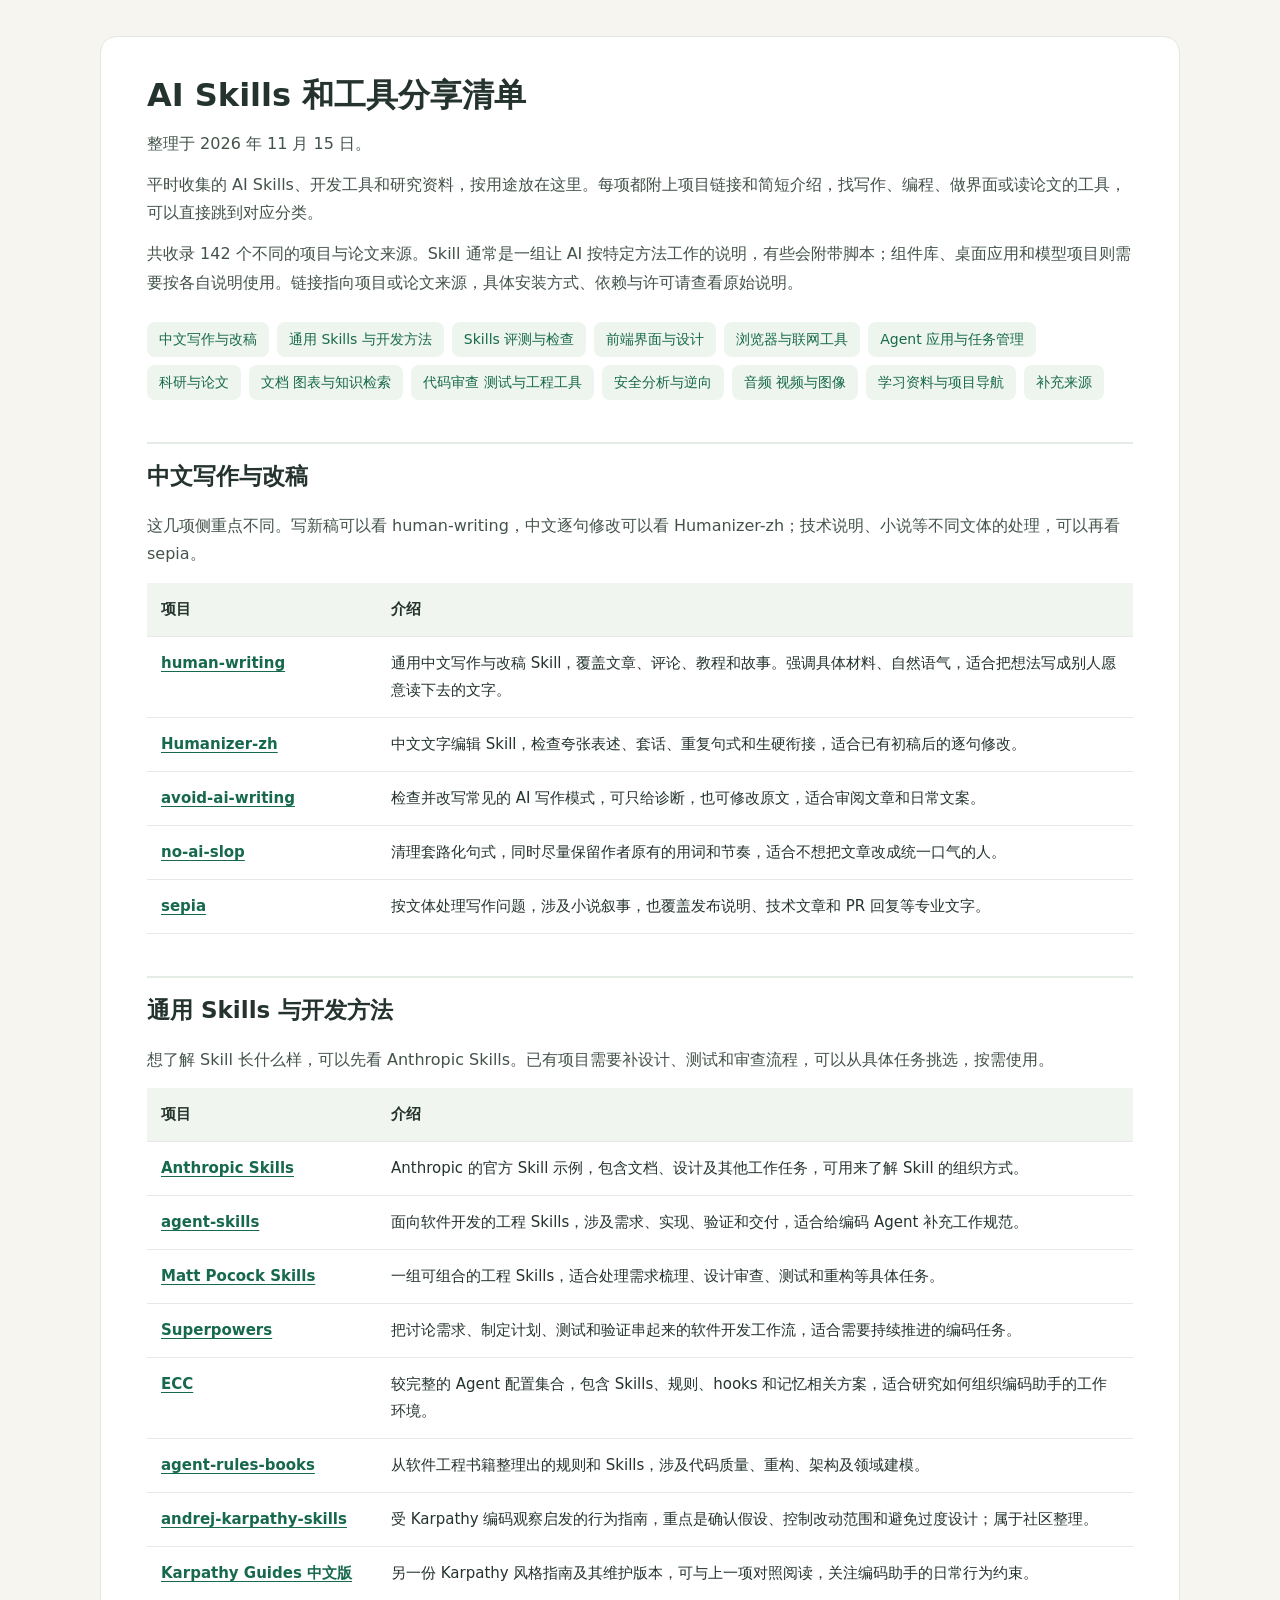
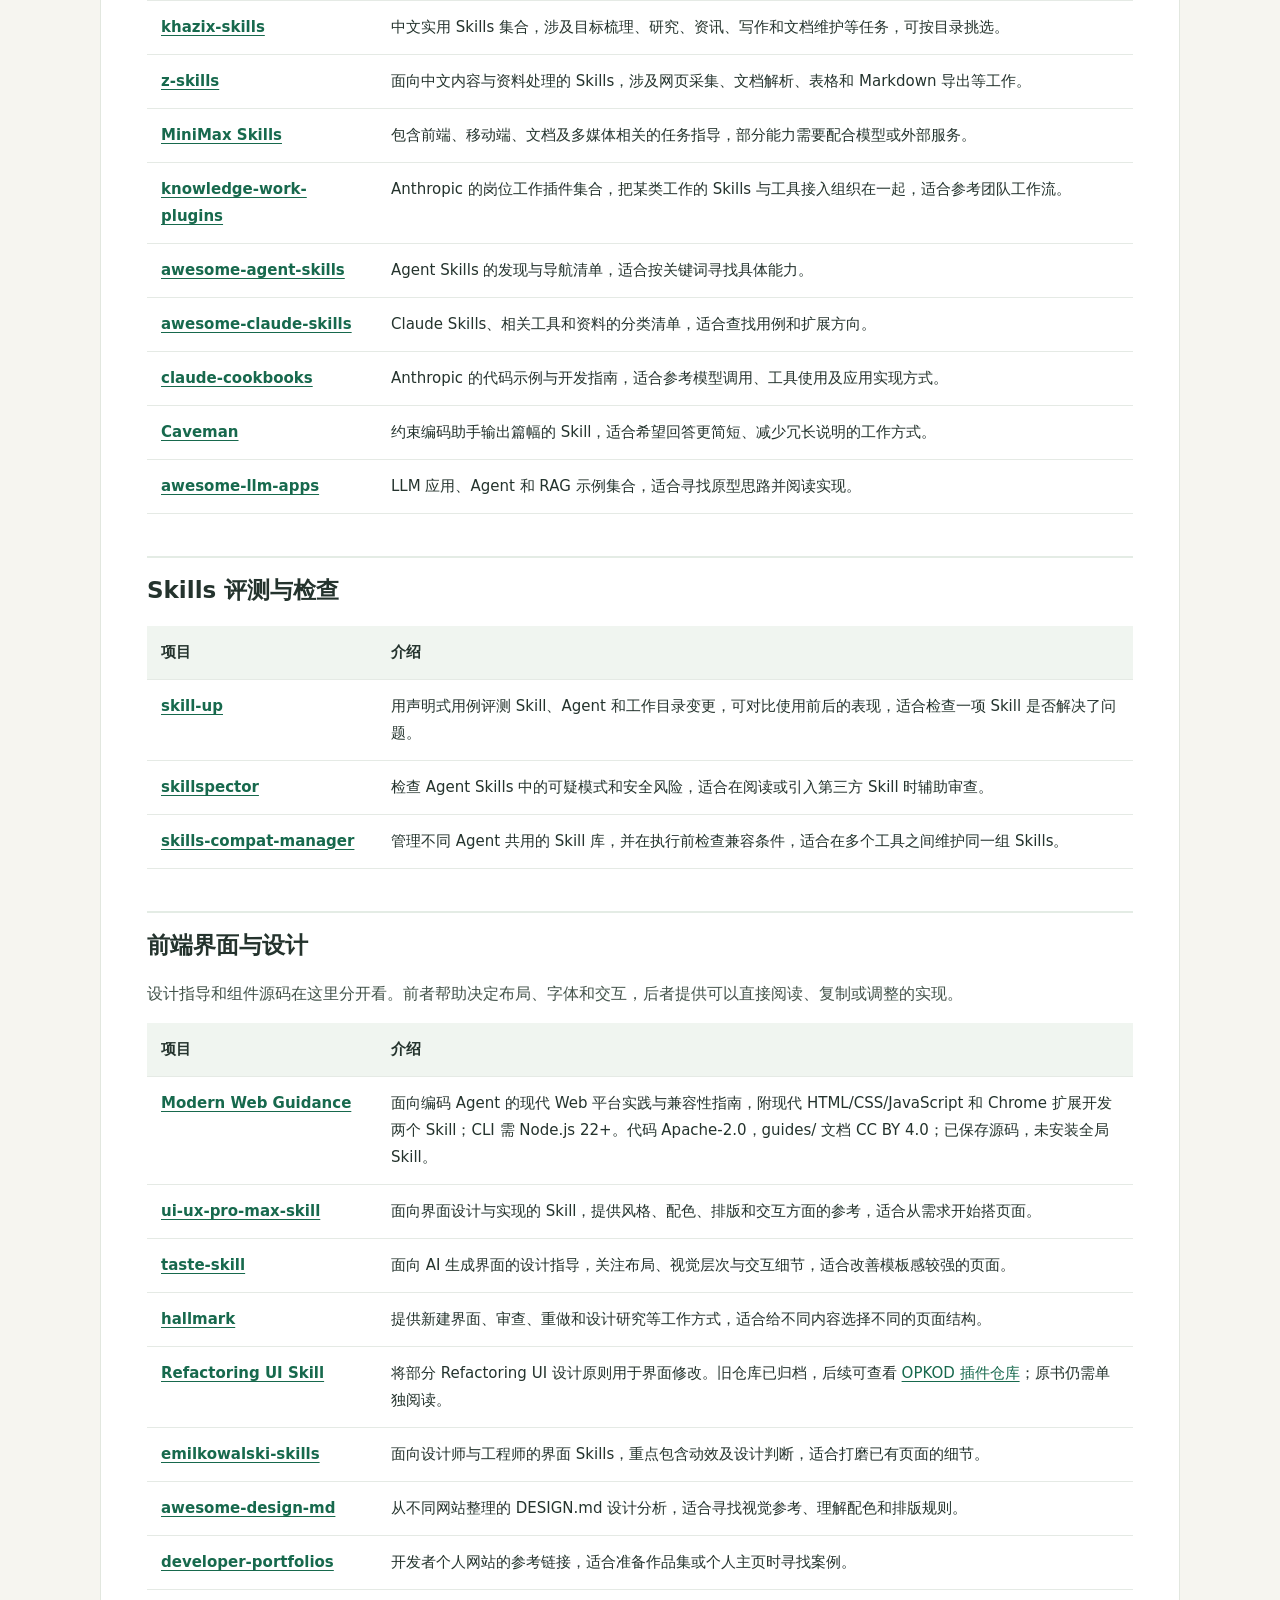
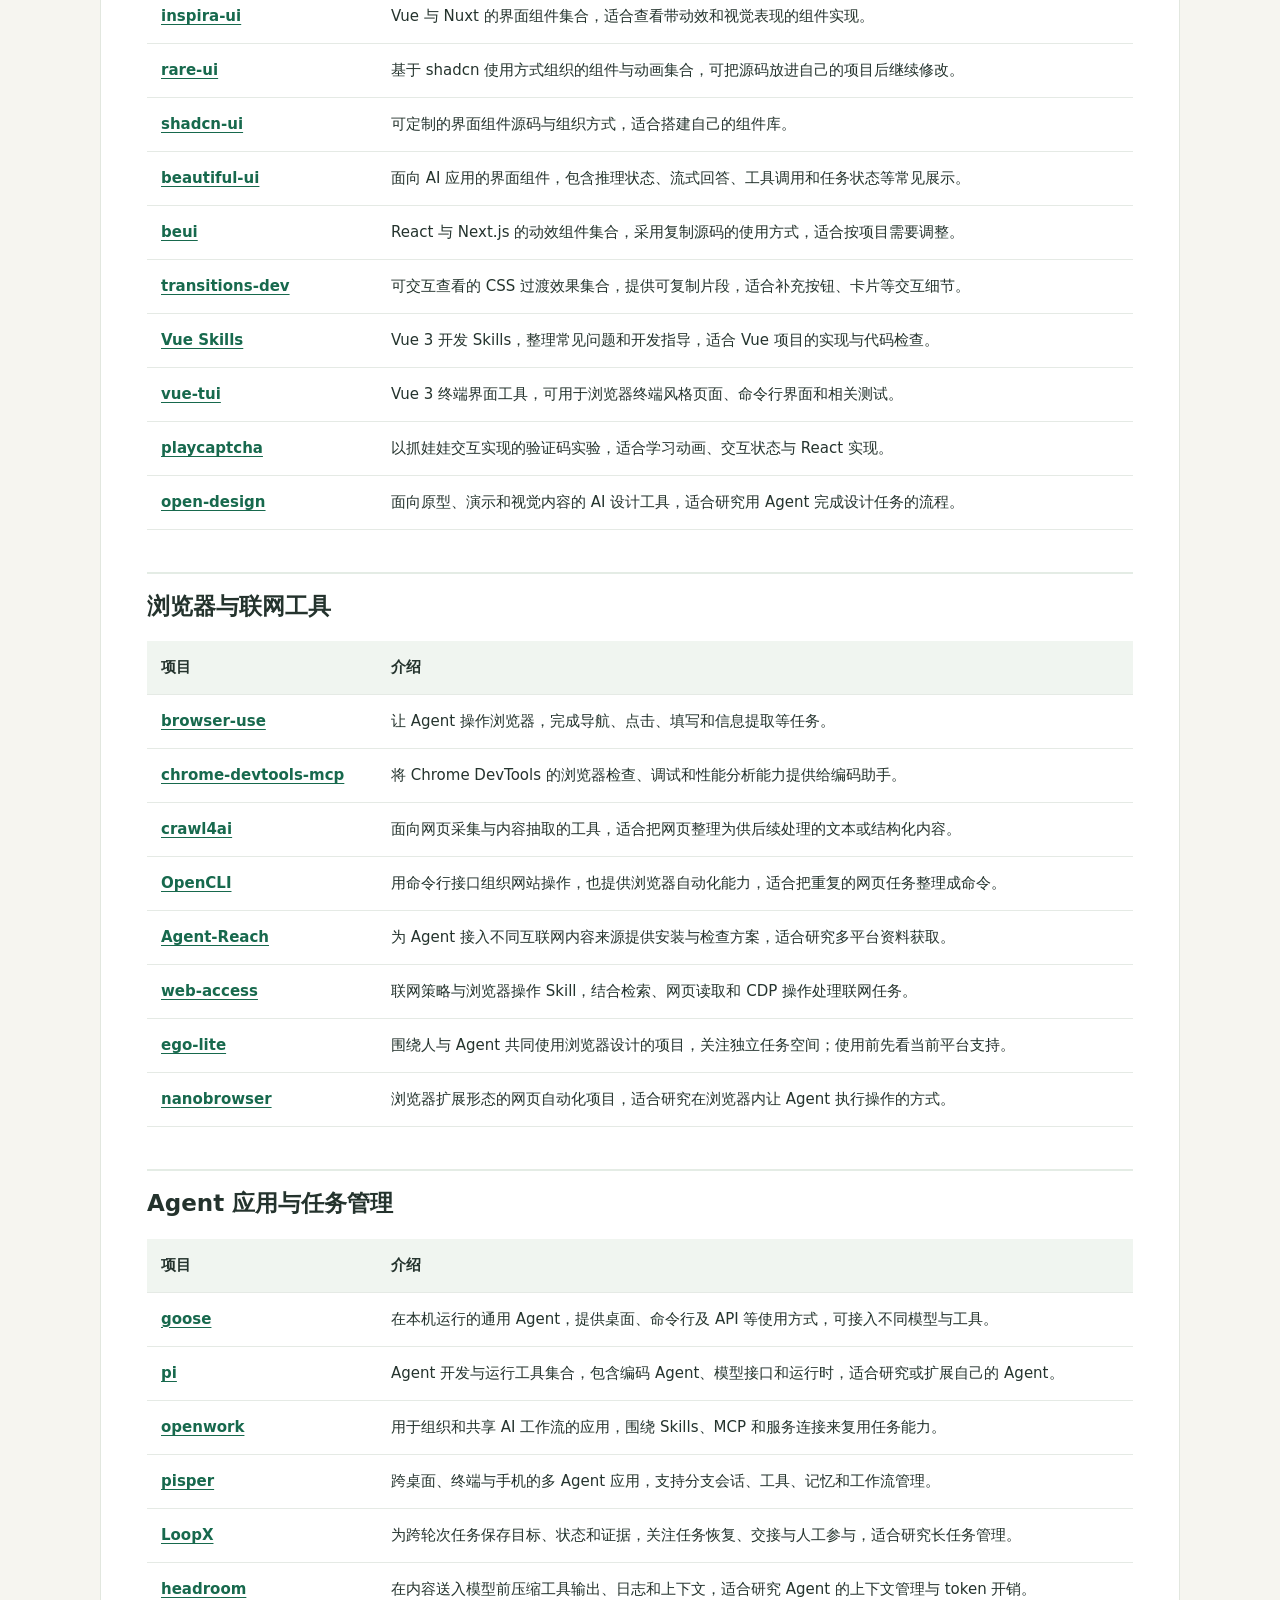
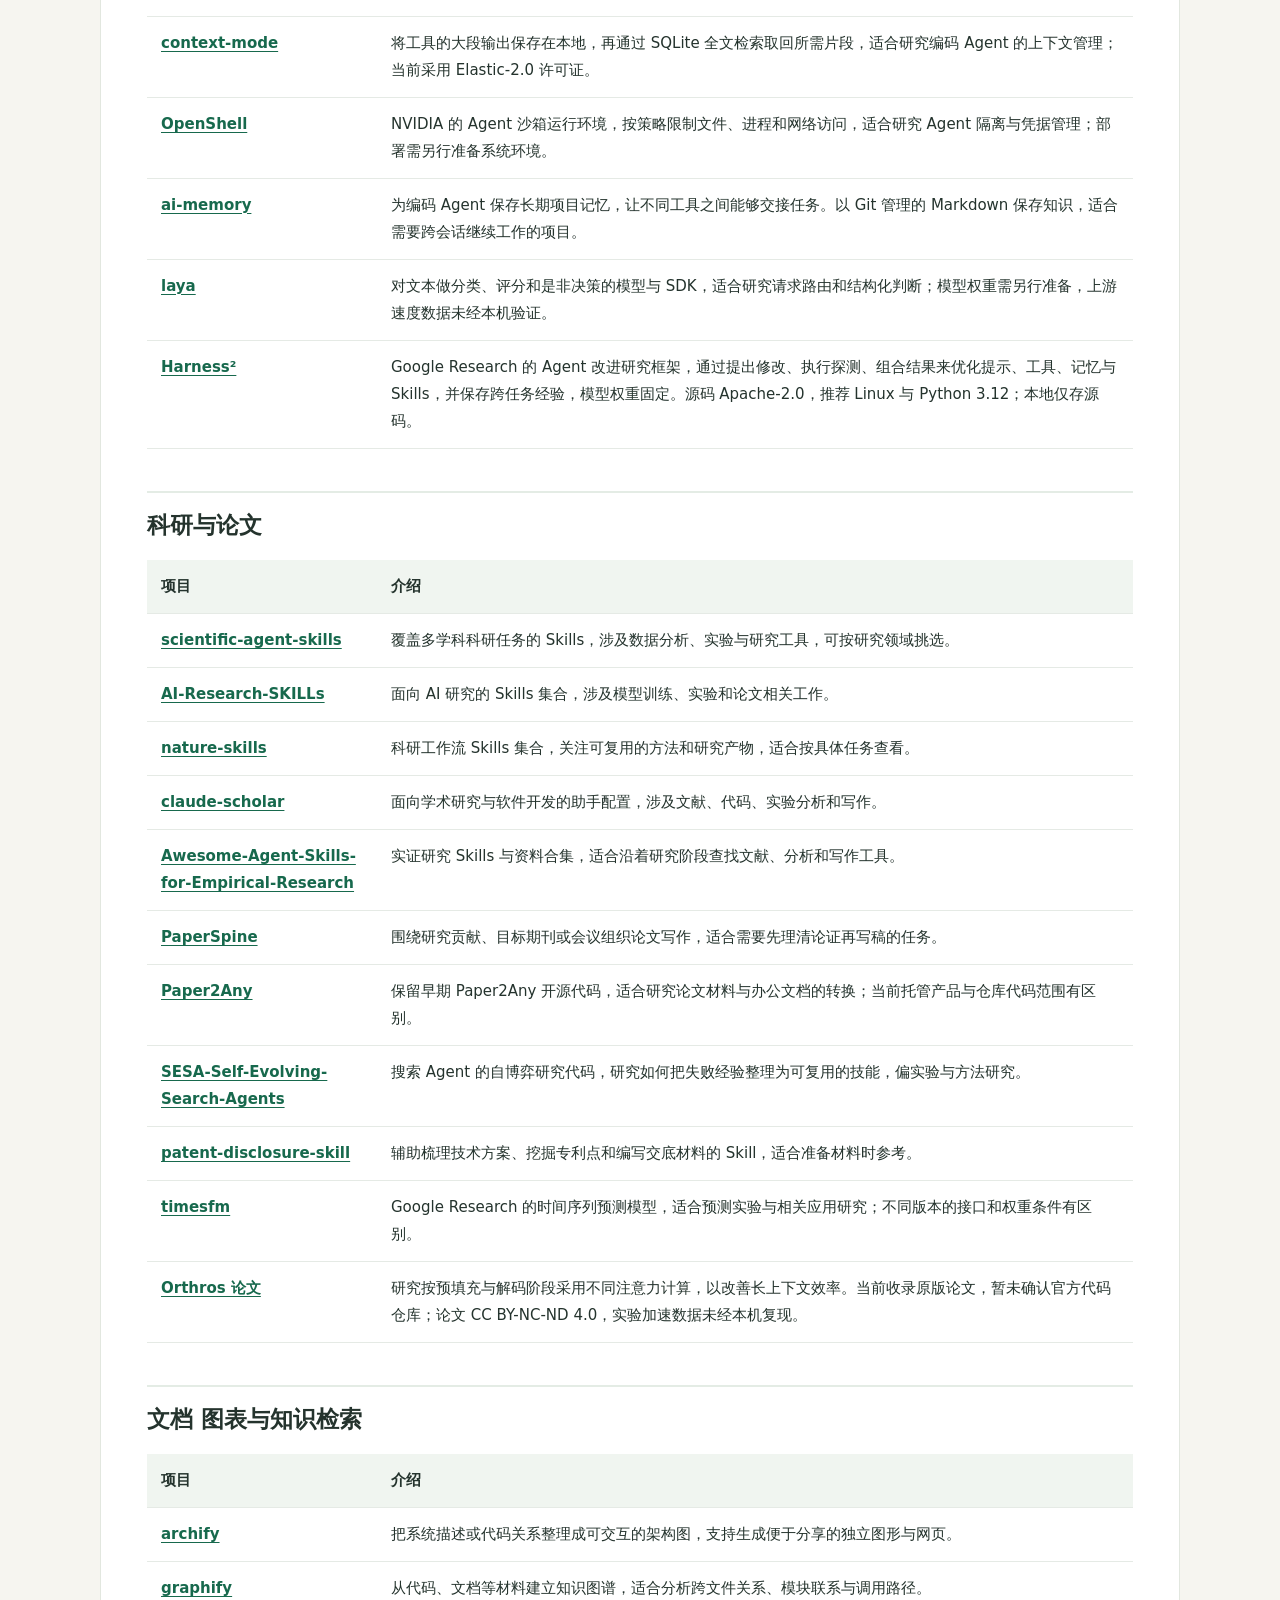
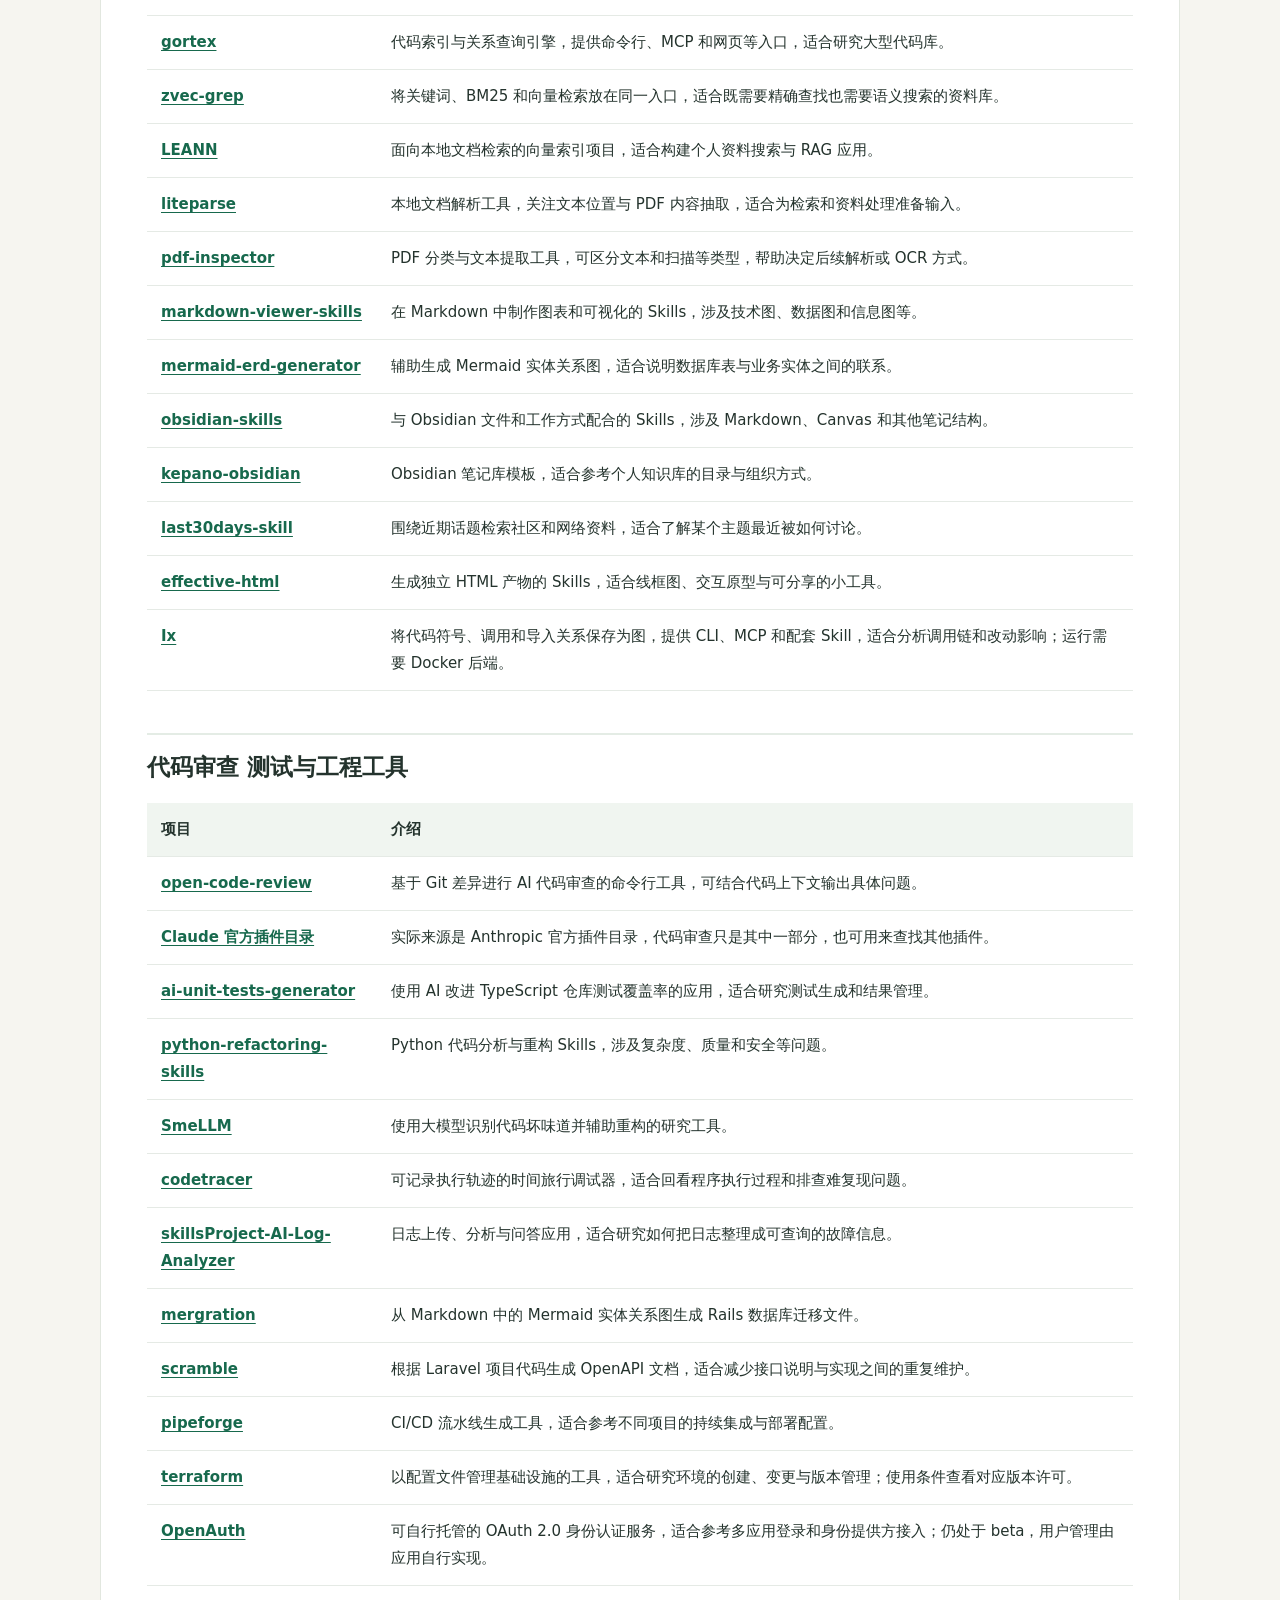
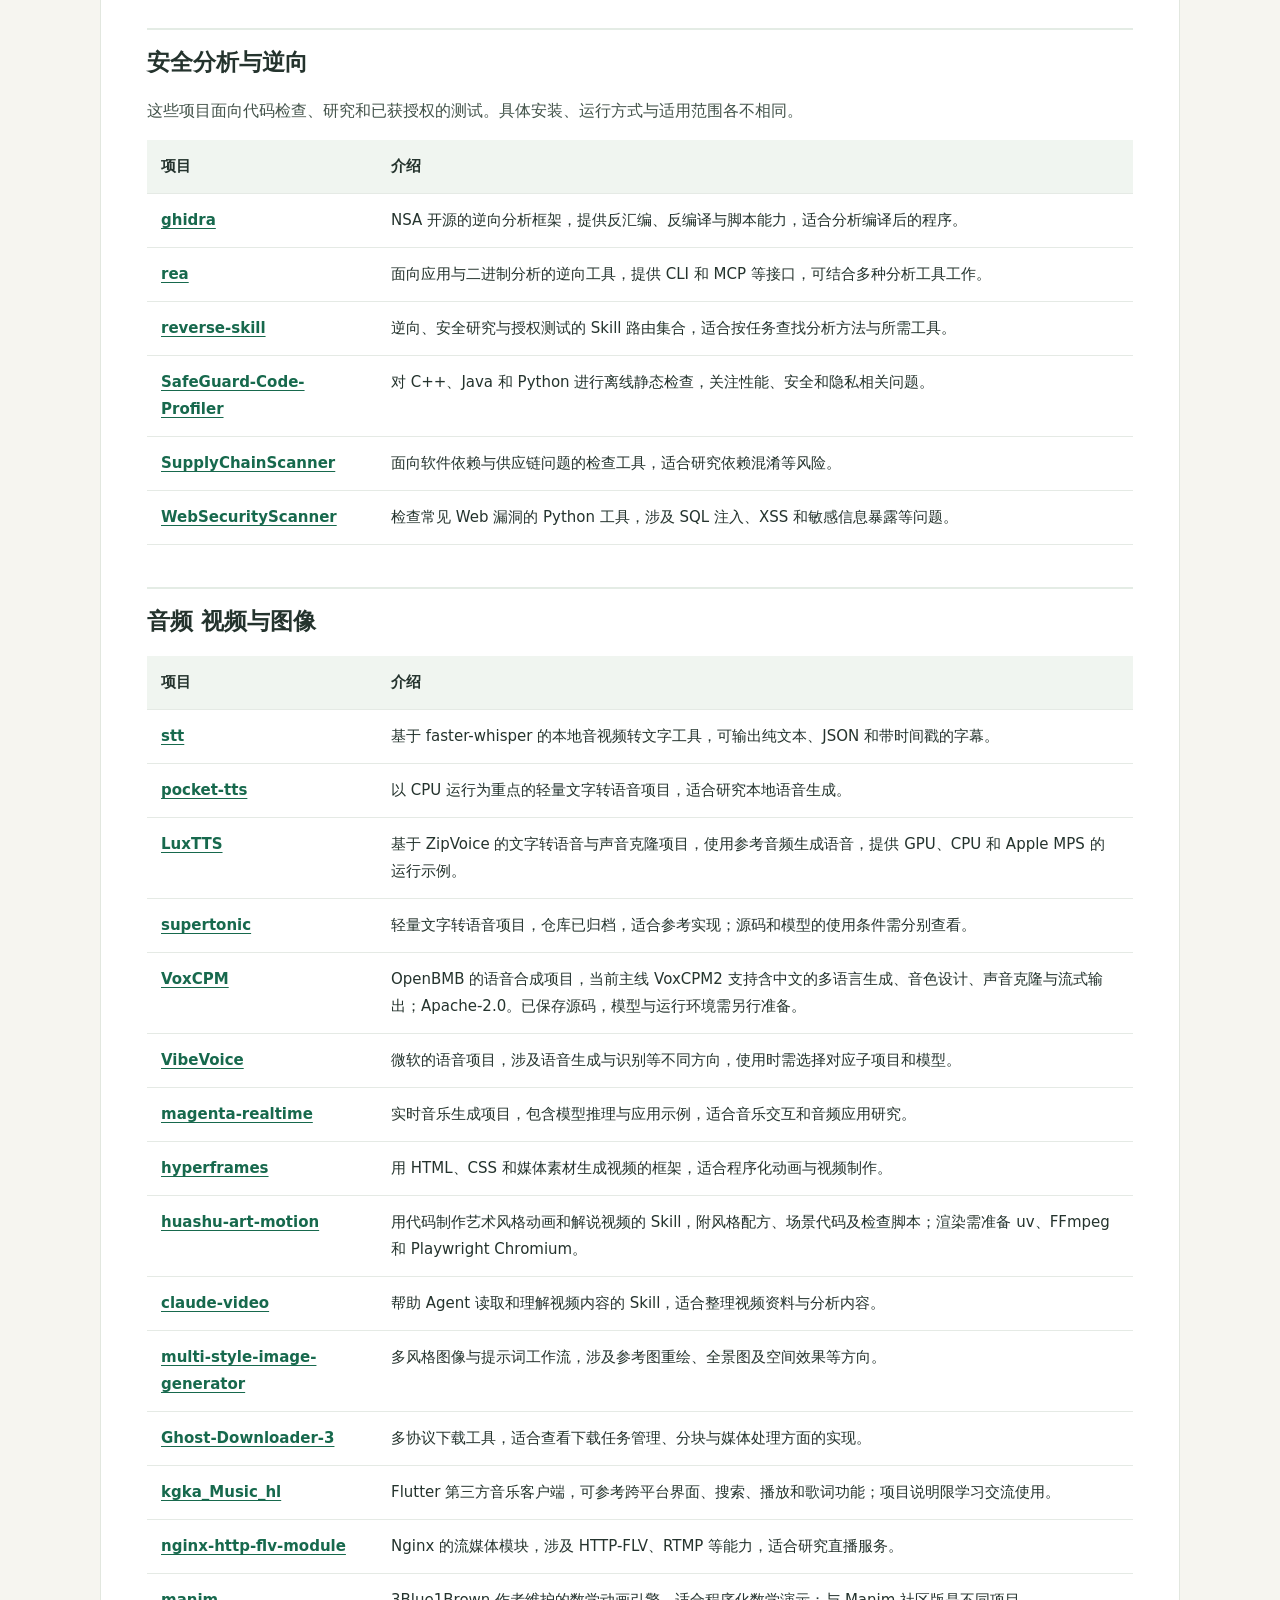
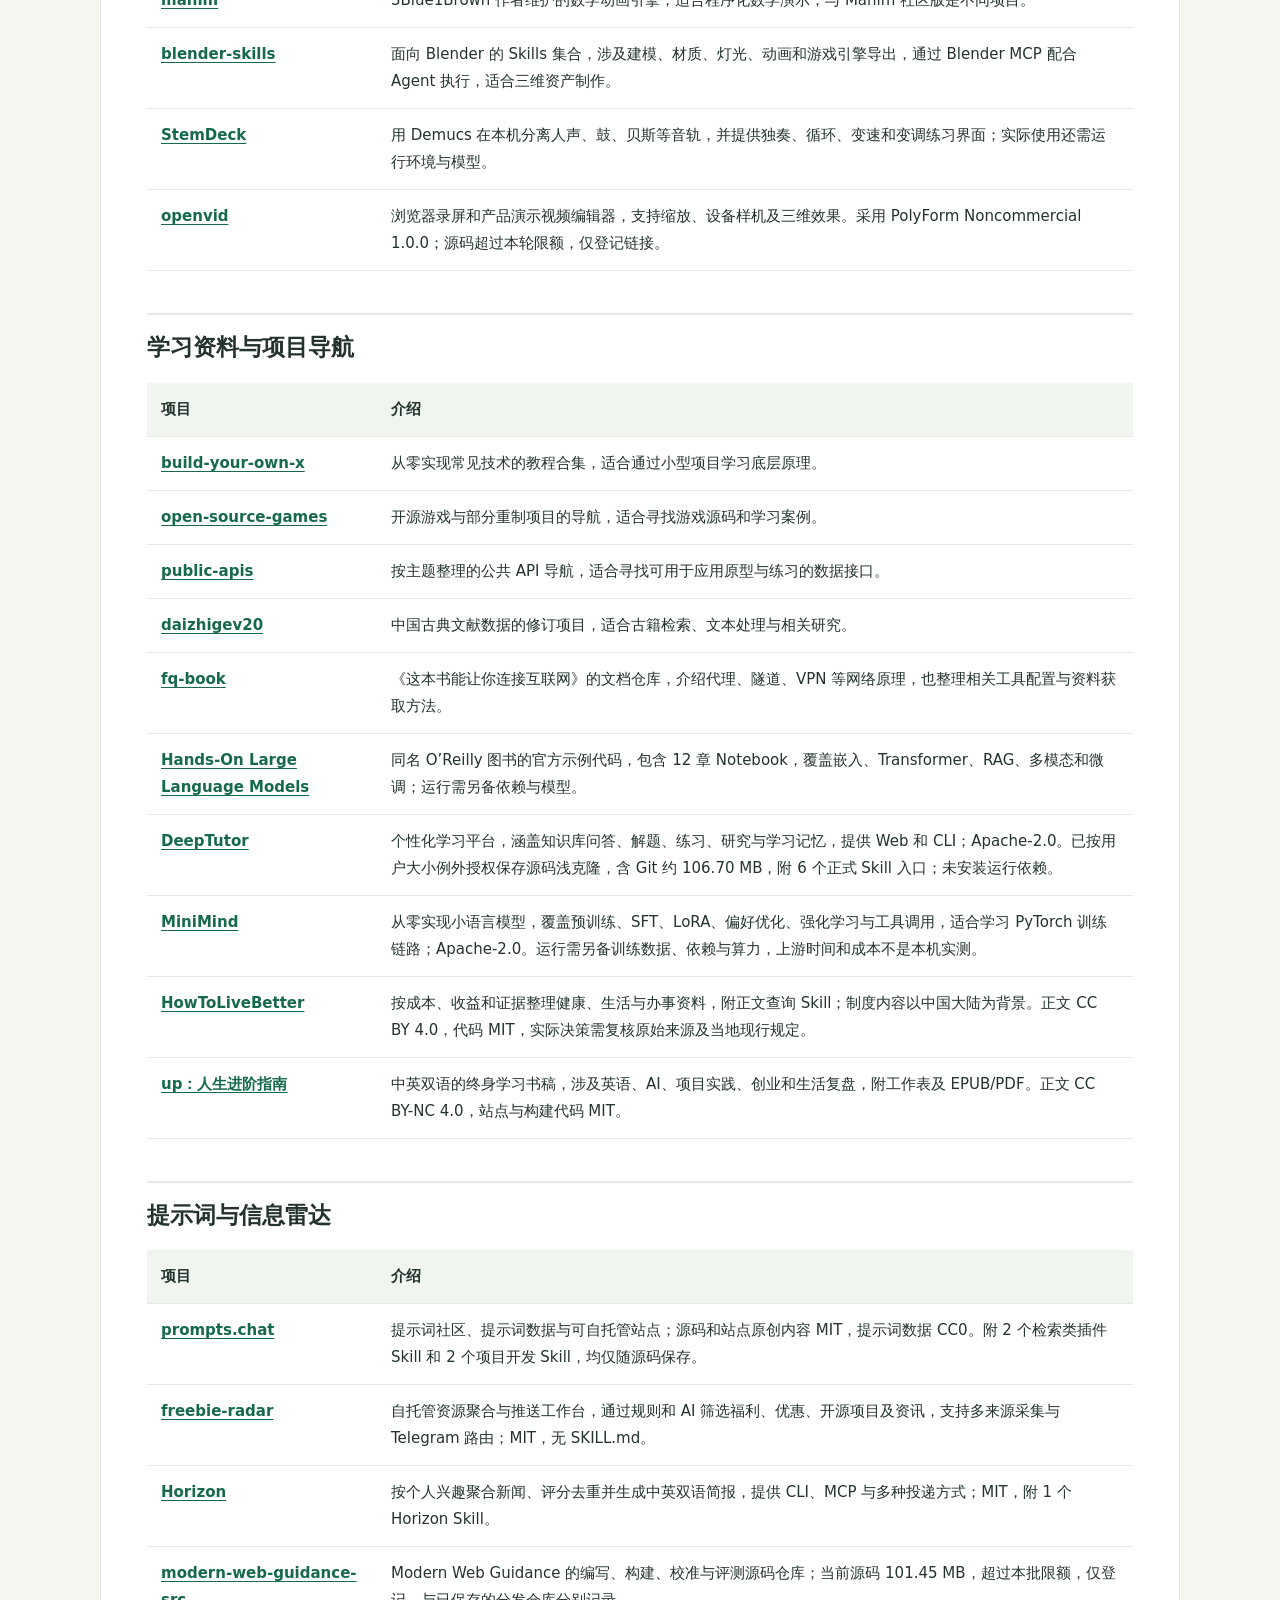
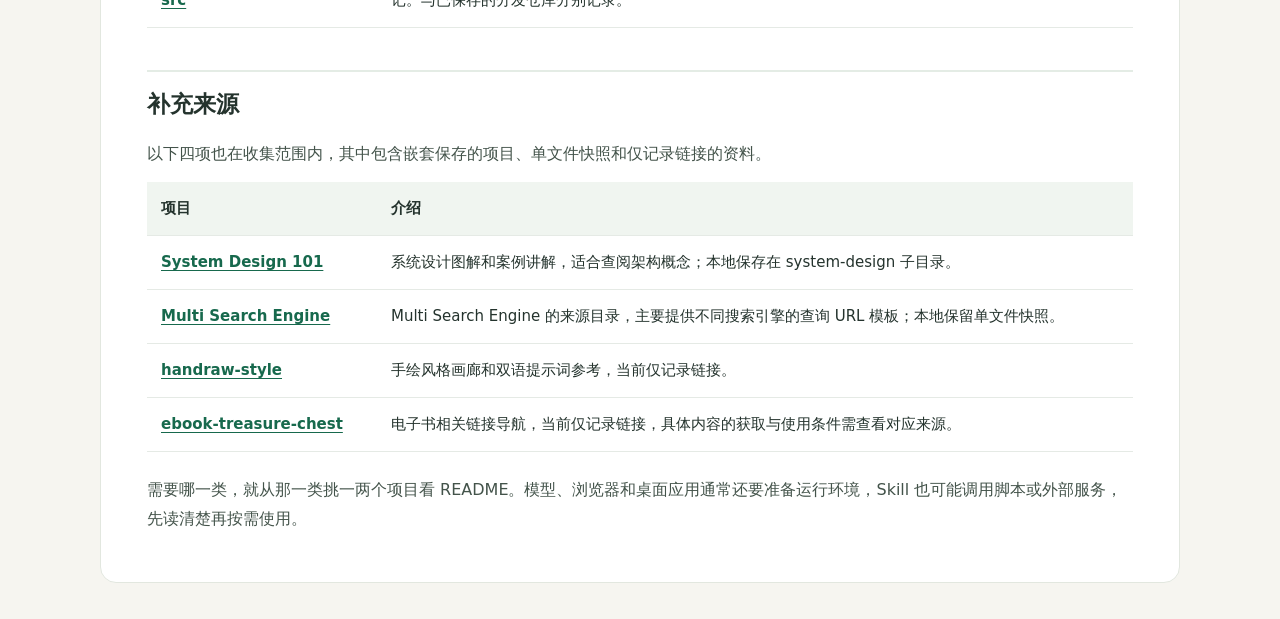
==== commit 7bba45dd: "docs: catalog recent projects and refresh sharing guides" ====
--- a/docs/SHARE_GUIDE.html
+++ b/docs/SHARE_GUIDE.html
@@ -1,2 +1,2 @@
 <!doctype html>
-<html lang="zh-CN"><head><meta charset="utf-8"><meta name="viewport" content="width=device-width, initial-scale=1"><title>AI Skills 和工具分享清单</title><style>*{box-sizing:border-box}html{scroll-behavior:smooth}body{margin:0;background:#f6f5f0;color:#24332d;font:16px/1.8 system-ui,-apple-system,"Segoe UI","Microsoft YaHei",sans-serif}main{max-width:1080px;margin:36px auto;padding:36px 46px;background:#fff;border:1px solid #e2e7df;border-radius:16px}h1{font-size:32px;line-height:1.4;margin:0 0 12px}h2{font-size:23px;margin:42px 0 14px;padding-top:12px;border-top:2px solid #e4ece5;scroll-margin-top:20px}p{margin:12px 0;color:#43534a}a{color:#17694d;text-underline-offset:3px;overflow-wrap:anywhere}a:hover{color:#084a32}nav{display:flex;flex-wrap:wrap;gap:8px;margin:24px 0}nav a{font-size:14px;padding:5px 12px;background:#eef5ee;border-radius:8px;text-decoration:none}table{width:100%;border-collapse:collapse;margin:14px 0 24px;font-size:15px}th,td{text-align:left;vertical-align:top;border-bottom:1px solid #e5eae5;padding:13px 14px}th{background:#f0f5f0;font-weight:600}td:first-child{width:230px;font-weight:600}tbody tr:hover{background:#fafcf8}@media(max-width:680px){main{margin:0;padding:24px 18px;border:0;border-radius:0}h1{font-size:27px}h2{font-size:21px}table,tbody,tr,td{display:block;width:100%}thead{display:none}tr{padding:12px 0;border-bottom:1px solid #dce5dd}td{border:0;padding:3px 0}td:first-child{width:100%;font-size:16px}nav{gap:6px}nav a{font-size:13px}}@media print{body{background:#fff}main{margin:0;border:0;padding:0;max-width:none}nav{display:none}h2{break-after:avoid}tr{break-inside:avoid}a{color:#18573f}}</style></head><body><main><h1>AI Skills 和工具分享清单</h1><p>整理于 2026 年 11 月 11 日。</p><p>平时收集的 AI Skills、开发工具和研究资料，按用途放在这里。每项都附上项目链接和简短介绍，找写作、编程、做界面或读论文的工具，可以直接跳到对应分类。</p><p>共收录 131 个不同的项目来源。Skill 通常是一组让 AI 按特定方法工作的说明，有些会附带脚本；组件库、桌面应用和模型项目则需要按各自说明使用。链接指向项目来源，具体安装方式、依赖与许可请查看项目 README。</p><nav aria-label="Categories"><a href="#section-1">中文写作与改稿</a><a href="#section-2">通用 Skills 与开发方法</a><a href="#section-3">Skills 评测与检查</a><a href="#section-4">前端界面与设计</a><a href="#section-5">浏览器与联网工具</a><a href="#section-6">Agent 应用与任务管理</a><a href="#section-7">科研与论文</a><a href="#section-8">文档 图表与知识检索</a><a href="#section-9">代码审查 测试与工程工具</a><a href="#section-10">安全分析与逆向</a><a href="#section-11">音频 视频与图像</a><a href="#section-12">学习资料与项目导航</a><a href="#section-13">补充来源</a></nav><h2 id="section-1">中文写作与改稿</h2><p>这几项侧重点不同。写新稿可以看 human-writing，中文逐句修改可以看 Humanizer-zh；技术说明、小说等不同文体的处理，可以再看 sepia。</p><table><thead><tr><th>项目</th><th>介绍</th></tr></thead><tbody><tr><td><a href="https://github.com/KKKKhazix/human-writing">human-writing</a></td><td>通用中文写作与改稿 Skill，覆盖文章、评论、教程和故事。强调具体材料、自然语气，适合把想法写成别人愿意读下去的文字。</td></tr><tr><td><a href="https://github.com/op7418/Humanizer-zh">Humanizer-zh</a></td><td>中文文字编辑 Skill，检查夸张表述、套话、重复句式和生硬衔接，适合已有初稿后的逐句修改。</td></tr><tr><td><a href="https://github.com/conorbronsdon/avoid-ai-writing">avoid-ai-writing</a></td><td>检查并改写常见的 AI 写作模式，可只给诊断，也可修改原文，适合审阅文章和日常文案。</td></tr><tr><td><a href="https://github.com/petergyang/no-ai-slop">no-ai-slop</a></td><td>清理套路化句式，同时尽量保留作者原有的用词和节奏，适合不想把文章改成统一口气的人。</td></tr><tr><td><a href="https://github.com/Nanako0129/sepia">sepia</a></td><td>按文体处理写作问题，涉及小说叙事，也覆盖发布说明、技术文章和 PR 回复等专业文字。</td></tr></tbody></table><h2 id="section-2">通用 Skills 与开发方法</h2><p>想了解 Skill 长什么样，可以先看 Anthropic Skills。已有项目需要补设计、测试和审查流程，可以从具体任务挑选，按需使用。</p><table><thead><tr><th>项目</th><th>介绍</th></tr></thead><tbody><tr><td><a href="https://github.com/anthropics/skills">Anthropic Skills</a></td><td>Anthropic 的官方 Skill 示例，包含文档、设计及其他工作任务，可用来了解 Skill 的组织方式。</td></tr><tr><td><a href="https://github.com/addyosmani/agent-skills">agent-skills</a></td><td>面向软件开发的工程 Skills，涉及需求、实现、验证和交付，适合给编码 Agent 补充工作规范。</td></tr><tr><td><a href="https://github.com/mattpocock/skills">Matt Pocock Skills</a></td><td>一组可组合的工程 Skills，适合处理需求梳理、设计审查、测试和重构等具体任务。</td></tr><tr><td><a href="https://github.com/obra/superpowers">Superpowers</a></td><td>把讨论需求、制定计划、测试和验证串起来的软件开发工作流，适合需要持续推进的编码任务。</td></tr><tr><td><a href="https://github.com/affaan-m/ECC">ECC</a></td><td>较完整的 Agent 配置集合，包含 Skills、规则、hooks 和记忆相关方案，适合研究如何组织编码助手的工作环境。</td></tr><tr><td><a href="https://github.com/ciembor/agent-rules-books">agent-rules-books</a></td><td>从软件工程书籍整理出的规则和 Skills，涉及代码质量、重构、架构及领域建模。</td></tr><tr><td><a href="https://github.com/multica-ai/andrej-karpathy-skills">andrej-karpathy-skills</a></td><td>受 Karpathy 编码观察启发的行为指南，重点是确认假设、控制改动范围和避免过度设计；属于社区整理。</td></tr><tr><td><a href="https://github.com/vtroisWhite/andrej-karpathy-skills">Karpathy Guides 中文版</a></td><td>另一份 Karpathy 风格指南及其维护版本，可与上一项对照阅读，关注编码助手的日常行为约束。</td></tr><tr><td><a href="https://github.com/KKKKhazix/khazix-skills">khazix-skills</a></td><td>中文实用 Skills 集合，涉及目标梳理、研究、资讯、写作和文档维护等任务，可按目录挑选。</td></tr><tr><td><a href="https://github.com/tjxj/z-skills">z-skills</a></td><td>面向中文内容与资料处理的 Skills，涉及网页采集、文档解析、表格和 Markdown 导出等工作。</td></tr><tr><td><a href="https://github.com/MiniMax-AI/skills">MiniMax Skills</a></td><td>包含前端、移动端、文档及多媒体相关的任务指导，部分能力需要配合模型或外部服务。</td></tr><tr><td><a href="https://github.com/anthropics/knowledge-work-plugins">knowledge-work-plugins</a></td><td>Anthropic 的岗位工作插件集合，把某类工作的 Skills 与工具接入组织在一起，适合参考团队工作流。</td></tr><tr><td><a href="https://github.com/JackyST0/awesome-agent-skills">awesome-agent-skills</a></td><td>Agent Skills 的发现与导航清单，适合按关键词寻找具体能力。</td></tr><tr><td><a href="https://github.com/travisvn/awesome-claude-skills">awesome-claude-skills</a></td><td>Claude Skills、相关工具和资料的分类清单，适合查找用例和扩展方向。</td></tr><tr><td><a href="https://github.com/anthropics/claude-cookbooks">claude-cookbooks</a></td><td>Anthropic 的代码示例与开发指南，适合参考模型调用、工具使用及应用实现方式。</td></tr><tr><td><a href="https://github.com/JuliusBrussee/caveman">Caveman</a></td><td>约束编码助手输出篇幅的 Skill，适合希望回答更简短、减少冗长说明的工作方式。</td></tr><tr><td><a href="https://github.com/Shubhamsaboo/awesome-llm-apps">awesome-llm-apps</a></td><td>LLM 应用、Agent 和 RAG 示例集合，适合寻找原型思路并阅读实现。</td></tr></tbody></table><h2 id="section-3">Skills 评测与检查</h2><table><thead><tr><th>项目</th><th>介绍</th></tr></thead><tbody><tr><td><a href="https://github.com/alibaba/skill-up">skill-up</a></td><td>用声明式用例评测 Skill、Agent 和工作目录变更，可对比使用前后的表现，适合检查一项 Skill 是否解决了问题。</td></tr><tr><td><a href="https://github.com/NVIDIA/skillspector">skillspector</a></td><td>检查 Agent Skills 中的可疑模式和安全风险，适合在阅读或引入第三方 Skill 时辅助审查。</td></tr><tr><td><a href="https://github.com/hnaymyh123-henry/skills-compat-manager">skills-compat-manager</a></td><td>管理不同 Agent 共用的 Skill 库，并在执行前检查兼容条件，适合在多个工具之间维护同一组 Skills。</td></tr></tbody></table><h2 id="section-4">前端界面与设计</h2><p>设计指导和组件源码在这里分开看。前者帮助决定布局、字体和交互，后者提供可以直接阅读、复制或调整的实现。</p><table><thead><tr><th>项目</th><th>介绍</th></tr></thead><tbody><tr><td><a href="https://github.com/nextlevelbuilder/ui-ux-pro-max-skill">ui-ux-pro-max-skill</a></td><td>面向界面设计与实现的 Skill，提供风格、配色、排版和交互方面的参考，适合从需求开始搭页面。</td></tr><tr><td><a href="https://github.com/Leonxlnx/taste-skill">taste-skill</a></td><td>面向 AI 生成界面的设计指导，关注布局、视觉层次与交互细节，适合改善模板感较强的页面。</td></tr><tr><td><a href="https://github.com/Nutlope/hallmark">hallmark</a></td><td>提供新建界面、审查、重做和设计研究等工作方式，适合给不同内容选择不同的页面结构。</td></tr><tr><td><a href="https://github.com/opkod-france/claude-skill-refactoring-ui">Refactoring UI Skill</a></td><td>将部分 Refactoring UI 设计原则用于界面修改。旧仓库已归档，后续可查看 <a href="https://github.com/opkod-france/opkod-claude-code-plugins">OPKOD 插件仓库</a>；原书仍需单独阅读。</td></tr><tr><td><a href="https://github.com/emilkowalski/skills">emilkowalski-skills</a></td><td>面向设计师与工程师的界面 Skills，重点包含动效及设计判断，适合打磨已有页面的细节。</td></tr><tr><td><a href="https://github.com/VoltAgent/awesome-design-md">awesome-design-md</a></td><td>从不同网站整理的 DESIGN.md 设计分析，适合寻找视觉参考、理解配色和排版规则。</td></tr><tr><td><a href="https://github.com/emmabostian/developer-portfolios">developer-portfolios</a></td><td>开发者个人网站的参考链接，适合准备作品集或个人主页时寻找案例。</td></tr><tr><td><a href="https://github.com/rahulv-official/inspira-ui">inspira-ui</a></td><td>Vue 与 Nuxt 的界面组件集合，适合查看带动效和视觉表现的组件实现。</td></tr><tr><td><a href="https://github.com/swamimalode07/rare-ui">rare-ui</a></td><td>基于 shadcn 使用方式组织的组件与动画集合，可把源码放进自己的项目后继续修改。</td></tr><tr><td><a href="https://github.com/shadcn-ui/ui">shadcn-ui</a></td><td>可定制的界面组件源码与组织方式，适合搭建自己的组件库。</td></tr><tr><td><a href="https://github.com/slev12397/beautiful-ui">beautiful-ui</a></td><td>面向 AI 应用的界面组件，包含推理状态、流式回答、工具调用和任务状态等常见展示。</td></tr><tr><td><a href="https://github.com/starc007/ui-components">beui</a></td><td>React 与 Next.js 的动效组件集合，采用复制源码的使用方式，适合按项目需要调整。</td></tr><tr><td><a href="https://github.com/Jakubantalik/transitions.dev">transitions-dev</a></td><td>可交互查看的 CSS 过渡效果集合，提供可复制片段，适合补充按钮、卡片等交互细节。</td></tr><tr><td><a href="https://github.com/vuejs-ai/skills">Vue Skills</a></td><td>Vue 3 开发 Skills，整理常见问题和开发指导，适合 Vue 项目的实现与代码检查。</td></tr><tr><td><a href="https://github.com/Simon-He95/vue-tui">vue-tui</a></td><td>Vue 3 终端界面工具，可用于浏览器终端风格页面、命令行界面和相关测试。</td></tr><tr><td><a href="https://github.com/mortspace/playcaptcha">playcaptcha</a></td><td>以抓娃娃交互实现的验证码实验，适合学习动画、交互状态与 React 实现。</td></tr><tr><td><a href="https://github.com/nexu-io/open-design">open-design</a></td><td>面向原型、演示和视觉内容的 AI 设计工具，适合研究用 Agent 完成设计任务的流程。</td></tr></tbody></table><h2 id="section-5">浏览器与联网工具</h2><table><thead><tr><th>项目</th><th>介绍</th></tr></thead><tbody><tr><td><a href="https://github.com/browser-use/browser-use">browser-use</a></td><td>让 Agent 操作浏览器，完成导航、点击、填写和信息提取等任务。</td></tr><tr><td><a href="https://github.com/ChromeDevTools/chrome-devtools-mcp">chrome-devtools-mcp</a></td><td>将 Chrome DevTools 的浏览器检查、调试和性能分析能力提供给编码助手。</td></tr><tr><td><a href="https://github.com/unclecode/crawl4ai">crawl4ai</a></td><td>面向网页采集与内容抽取的工具，适合把网页整理为供后续处理的文本或结构化内容。</td></tr><tr><td><a href="https://github.com/jackwener/OpenCLI">OpenCLI</a></td><td>用命令行接口组织网站操作，也提供浏览器自动化能力，适合把重复的网页任务整理成命令。</td></tr><tr><td><a href="https://github.com/Panniantong/Agent-Reach">Agent-Reach</a></td><td>为 Agent 接入不同互联网内容来源提供安装与检查方案，适合研究多平台资料获取。</td></tr><tr><td><a href="https://github.com/eze-is/web-access">web-access</a></td><td>联网策略与浏览器操作 Skill，结合检索、网页读取和 CDP 操作处理联网任务。</td></tr><tr><td><a href="https://github.com/citrolabs/ego-lite">ego-lite</a></td><td>围绕人与 Agent 共同使用浏览器设计的项目，关注独立任务空间；使用前先看当前平台支持。</td></tr><tr><td><a href="https://github.com/nanobrowser/nanobrowser">nanobrowser</a></td><td>浏览器扩展形态的网页自动化项目，适合研究在浏览器内让 Agent 执行操作的方式。</td></tr></tbody></table><h2 id="section-6">Agent 应用与任务管理</h2><table><thead><tr><th>项目</th><th>介绍</th></tr></thead><tbody><tr><td><a href="https://github.com/aaif-goose/goose">goose</a></td><td>在本机运行的通用 Agent，提供桌面、命令行及 API 等使用方式，可接入不同模型与工具。</td></tr><tr><td><a href="https://github.com/earendil-works/pi">pi</a></td><td>Agent 开发与运行工具集合，包含编码 Agent、模型接口和运行时，适合研究或扩展自己的 Agent。</td></tr><tr><td><a href="https://github.com/different-ai/openwork">openwork</a></td><td>用于组织和共享 AI 工作流的应用，围绕 Skills、MCP 和服务连接来复用任务能力。</td></tr><tr><td><a href="https://github.com/ling-kong-ran/pisper">pisper</a></td><td>跨桌面、终端与手机的多 Agent 应用，支持分支会话、工具、记忆和工作流管理。</td></tr><tr><td><a href="https://github.com/loopx-project/loopx">LoopX</a></td><td>为跨轮次任务保存目标、状态和证据，关注任务恢复、交接与人工参与，适合研究长任务管理。</td></tr><tr><td><a href="https://github.com/headroomlabs-ai/headroom">headroom</a></td><td>在内容送入模型前压缩工具输出、日志和上下文，适合研究 Agent 的上下文管理与 token 开销。</td></tr><tr><td><a href="https://github.com/mksglu/context-mode">context-mode</a></td><td>将工具的大段输出保存在本地，再通过 SQLite 全文检索取回所需片段，适合研究编码 Agent 的上下文管理；当前采用 Elastic-2.0 许可证。</td></tr><tr><td><a href="https://github.com/NVIDIA/OpenShell">OpenShell</a></td><td>NVIDIA 的 Agent 沙箱运行环境，按策略限制文件、进程和网络访问，适合研究 Agent 隔离与凭据管理；部署需另行准备系统环境。</td></tr><tr><td><a href="https://github.com/akitaonrails/ai-memory">ai-memory</a></td><td>为编码 Agent 保存长期项目记忆，让不同工具之间能够交接任务。以 Git 管理的 Markdown 保存知识，适合需要跨会话继续工作的项目。</td></tr><tr><td><a href="https://github.com/NandhaKishorM/laya">laya</a></td><td>对文本做分类、评分和是非决策的模型与 SDK，适合研究请求路由和结构化判断；模型权重需另行准备，上游速度数据未经本机验证。</td></tr></tbody></table><h2 id="section-7">科研与论文</h2><table><thead><tr><th>项目</th><th>介绍</th></tr></thead><tbody><tr><td><a href="https://github.com/K-Dense-AI/scientific-agent-skills">scientific-agent-skills</a></td><td>覆盖多学科科研任务的 Skills，涉及数据分析、实验与研究工具，可按研究领域挑选。</td></tr><tr><td><a href="https://github.com/Orchestra-Research/AI-Research-SKILLs">AI-Research-SKILLs</a></td><td>面向 AI 研究的 Skills 集合，涉及模型训练、实验和论文相关工作。</td></tr><tr><td><a href="https://github.com/Yuan1z0825/nature-skills">nature-skills</a></td><td>科研工作流 Skills 集合，关注可复用的方法和研究产物，适合按具体任务查看。</td></tr><tr><td><a href="https://github.com/Galaxy-Dawn/claude-scholar">claude-scholar</a></td><td>面向学术研究与软件开发的助手配置，涉及文献、代码、实验分析和写作。</td></tr><tr><td><a href="https://github.com/brycewang-stanford/Auto-Empirical-Research-Skills">Awesome-Agent-Skills-for-Empirical-Research</a></td><td>实证研究 Skills 与资料合集，适合沿着研究阶段查找文献、分析和写作工具。</td></tr><tr><td><a href="https://github.com/WUBING2023/PaperSpine">PaperSpine</a></td><td>围绕研究贡献、目标期刊或会议组织论文写作，适合需要先理清论证再写稿的任务。</td></tr><tr><td><a href="https://github.com/OpenDCAI/Paper2Any">Paper2Any</a></td><td>保留早期 Paper2Any 开源代码，适合研究论文材料与办公文档的转换；当前托管产品与仓库代码范围有区别。</td></tr><tr><td><a href="https://github.com/Zenghuang-Fu/SESA-Self-Evolving-Search-Agents">SESA-Self-Evolving-Search-Agents</a></td><td>搜索 Agent 的自博弈研究代码，研究如何把失败经验整理为可复用的技能，偏实验与方法研究。</td></tr><tr><td><a href="https://github.com/handsomestWei/patent-disclosure-skill">patent-disclosure-skill</a></td><td>辅助梳理技术方案、挖掘专利点和编写交底材料的 Skill，适合准备材料时参考。</td></tr><tr><td><a href="https://github.com/google-research/timesfm">timesfm</a></td><td>Google Research 的时间序列预测模型，适合预测实验与相关应用研究；不同版本的接口和权重条件有区别。</td></tr></tbody></table><h2 id="section-8">文档 图表与知识检索</h2><table><thead><tr><th>项目</th><th>介绍</th></tr></thead><tbody><tr><td><a href="https://github.com/tt-a1i/archify">archify</a></td><td>把系统描述或代码关系整理成可交互的架构图，支持生成便于分享的独立图形与网页。</td></tr><tr><td><a href="https://github.com/Graphify-Labs/graphify">graphify</a></td><td>从代码、文档等材料建立知识图谱，适合分析跨文件关系、模块联系与调用路径。</td></tr><tr><td><a href="https://github.com/zzet/gortex">gortex</a></td><td>代码索引与关系查询引擎，提供命令行、MCP 和网页等入口，适合研究大型代码库。</td></tr><tr><td><a href="https://github.com/zvec-ai/zvec-grep">zvec-grep</a></td><td>将关键词、BM25 和向量检索放在同一入口，适合既需要精确查找也需要语义搜索的资料库。</td></tr><tr><td><a href="https://github.com/StarTrail-org/LEANN">LEANN</a></td><td>面向本地文档检索的向量索引项目，适合构建个人资料搜索与 RAG 应用。</td></tr><tr><td><a href="https://github.com/run-llama/liteparse">liteparse</a></td><td>本地文档解析工具，关注文本位置与 PDF 内容抽取，适合为检索和资料处理准备输入。</td></tr><tr><td><a href="https://github.com/firecrawl/pdf-inspector">pdf-inspector</a></td><td>PDF 分类与文本提取工具，可区分文本和扫描等类型，帮助决定后续解析或 OCR 方式。</td></tr><tr><td><a href="https://github.com/markdown-viewer/skills">markdown-viewer-skills</a></td><td>在 Markdown 中制作图表和可视化的 Skills，涉及技术图、数据图和信息图等。</td></tr><tr><td><a href="https://github.com/nharsch/mermaid-erd-generator">mermaid-erd-generator</a></td><td>辅助生成 Mermaid 实体关系图，适合说明数据库表与业务实体之间的联系。</td></tr><tr><td><a href="https://github.com/kepano/obsidian-skills">obsidian-skills</a></td><td>与 Obsidian 文件和工作方式配合的 Skills，涉及 Markdown、Canvas 和其他笔记结构。</td></tr><tr><td><a href="https://github.com/kepano/kepano-obsidian">kepano-obsidian</a></td><td>Obsidian 笔记库模板，适合参考个人知识库的目录与组织方式。</td></tr><tr><td><a href="https://github.com/mvanhorn/last30days-skill">last30days-skill</a></td><td>围绕近期话题检索社区和网络资料，适合了解某个主题最近被如何讨论。</td></tr><tr><td><a href="https://github.com/plannotator/effective-html">effective-html</a></td><td>生成独立 HTML 产物的 Skills，适合线框图、交互原型与可分享的小工具。</td></tr><tr><td><a href="https://github.com/ix-infrastructure/Ix">Ix</a></td><td>将代码符号、调用和导入关系保存为图，提供 CLI、MCP 和配套 Skill，适合分析调用链和改动影响；运行需要 Docker 后端。</td></tr></tbody></table><h2 id="section-9">代码审查 测试与工程工具</h2><table><thead><tr><th>项目</th><th>介绍</th></tr></thead><tbody><tr><td><a href="https://github.com/alibaba/open-code-review">open-code-review</a></td><td>基于 Git 差异进行 AI 代码审查的命令行工具，可结合代码上下文输出具体问题。</td></tr><tr><td><a href="https://github.com/anthropics/claude-plugins-official">Claude 官方插件目录</a></td><td>实际来源是 Anthropic 官方插件目录，代码审查只是其中一部分，也可用来查找其他插件。</td></tr><tr><td><a href="https://github.com/gustavolopess/ai-unit-tests-generator">ai-unit-tests-generator</a></td><td>使用 AI 改进 TypeScript 仓库测试覆盖率的应用，适合研究测试生成和结果管理。</td></tr><tr><td><a href="https://github.com/l-mb/python-refactoring-skills">python-refactoring-skills</a></td><td>Python 代码分析与重构 Skills，涉及复杂度、质量和安全等问题。</td></tr><tr><td><a href="https://github.com/refactoring-assistant/SmeLLM">SmeLLM</a></td><td>使用大模型识别代码坏味道并辅助重构的研究工具。</td></tr><tr><td><a href="https://github.com/metacraft-labs/codetracer">codetracer</a></td><td>可记录执行轨迹的时间旅行调试器，适合回看程序执行过程和排查难复现问题。</td></tr><tr><td><a href="https://github.com/sahanaydn/skillsProject-AI-Log-Analyzer">skillsProject-AI-Log-Analyzer</a></td><td>日志上传、分析与问答应用，适合研究如何把日志整理成可查询的故障信息。</td></tr><tr><td><a href="https://github.com/38tter/mergration">mergration</a></td><td>从 Markdown 中的 Mermaid 实体关系图生成 Rails 数据库迁移文件。</td></tr><tr><td><a href="https://github.com/dedoc/scramble">scramble</a></td><td>根据 Laravel 项目代码生成 OpenAPI 文档，适合减少接口说明与实现之间的重复维护。</td></tr><tr><td><a href="https://github.com/Sheraz-k/pipeforge">pipeforge</a></td><td>CI/CD 流水线生成工具，适合参考不同项目的持续集成与部署配置。</td></tr><tr><td><a href="https://github.com/hashicorp/terraform">terraform</a></td><td>以配置文件管理基础设施的工具，适合研究环境的创建、变更与版本管理；使用条件查看对应版本许可。</td></tr><tr><td><a href="https://github.com/anomalyco/openauth">OpenAuth</a></td><td>可自行托管的 OAuth 2.0 身份认证服务，适合参考多应用登录和身份提供方接入；仍处于 beta，用户管理由应用自行实现。</td></tr></tbody></table><h2 id="section-10">安全分析与逆向</h2><p>这些项目面向代码检查、研究和已获授权的测试。具体安装、运行方式与适用范围各不相同。</p><table><thead><tr><th>项目</th><th>介绍</th></tr></thead><tbody><tr><td><a href="https://github.com/NationalSecurityAgency/ghidra">ghidra</a></td><td>NSA 开源的逆向分析框架，提供反汇编、反编译与脚本能力，适合分析编译后的程序。</td></tr><tr><td><a href="https://github.com/morluto/rea">rea</a></td><td>面向应用与二进制分析的逆向工具，提供 CLI 和 MCP 等接口，可结合多种分析工具工作。</td></tr><tr><td><a href="https://github.com/zhaoxuya520/reverse-skill">reverse-skill</a></td><td>逆向、安全研究与授权测试的 Skill 路由集合，适合按任务查找分析方法与所需工具。</td></tr><tr><td><a href="https://github.com/hamed-kuheil/SafeGuard-Code-Profiler">SafeGuard-Code-Profiler</a></td><td>对 C++、Java 和 Python 进行离线静态检查，关注性能、安全和隐私相关问题。</td></tr><tr><td><a href="https://github.com/benjiamin911/SupplyChainScanner">SupplyChainScanner</a></td><td>面向软件依赖与供应链问题的检查工具，适合研究依赖混淆等风险。</td></tr><tr><td><a href="https://github.com/Defensive-Alliance/WebSecurityScanner">WebSecurityScanner</a></td><td>检查常见 Web 漏洞的 Python 工具，涉及 SQL 注入、XSS 和敏感信息暴露等问题。</td></tr></tbody></table><h2 id="section-11">音频 视频与图像</h2><table><thead><tr><th>项目</th><th>介绍</th></tr></thead><tbody><tr><td><a href="https://github.com/jianchang512/stt">stt</a></td><td>基于 faster-whisper 的本地音视频转文字工具，可输出纯文本、JSON 和带时间戳的字幕。</td></tr><tr><td><a href="https://github.com/kyutai-labs/pocket-tts">pocket-tts</a></td><td>以 CPU 运行为重点的轻量文字转语音项目，适合研究本地语音生成。</td></tr><tr><td><a href="https://github.com/ysharma3501/LuxTTS">LuxTTS</a></td><td>基于 ZipVoice 的文字转语音与声音克隆项目，使用参考音频生成语音，提供 GPU、CPU 和 Apple MPS 的运行示例。</td></tr><tr><td><a href="https://github.com/supertone-oss-archive/supertonic">supertonic</a></td><td>轻量文字转语音项目，仓库已归档，适合参考实现；源码和模型的使用条件需分别查看。</td></tr><tr><td><a href="https://github.com/microsoft/VibeVoice">VibeVoice</a></td><td>微软的语音项目，涉及语音生成与识别等不同方向，使用时需选择对应子项目和模型。</td></tr><tr><td><a href="https://github.com/magenta/magenta-realtime">magenta-realtime</a></td><td>实时音乐生成项目，包含模型推理与应用示例，适合音乐交互和音频应用研究。</td></tr><tr><td><a href="https://github.com/heygen-com/hyperframes">hyperframes</a></td><td>用 HTML、CSS 和媒体素材生成视频的框架，适合程序化动画与视频制作。</td></tr><tr><td><a href="https://github.com/alchaincyf/huashu-art-motion">huashu-art-motion</a></td><td>用代码制作艺术风格动画和解说视频的 Skill，附风格配方、场景代码及检查脚本；渲染需准备 uv、FFmpeg 和 Playwright Chromium。</td></tr><tr><td><a href="https://github.com/bradautomates/claude-video">claude-video</a></td><td>帮助 Agent 读取和理解视频内容的 Skill，适合整理视频资料与分析内容。</td></tr><tr><td><a href="https://github.com/shengjidaguai-china/multi-style-image-generator">multi-style-image-generator</a></td><td>多风格图像与提示词工作流，涉及参考图重绘、全景图及空间效果等方向。</td></tr><tr><td><a href="https://github.com/XiaoYouChR/Ghost-Downloader-3">Ghost-Downloader-3</a></td><td>多协议下载工具，适合查看下载任务管理、分块与媒体处理方面的实现。</td></tr><tr><td><a href="https://github.com/umr-xiaomai/kgka_Music_hl">kgka_Music_hl</a></td><td>Flutter 第三方音乐客户端，可参考跨平台界面、搜索、播放和歌词功能；项目说明限学习交流使用。</td></tr><tr><td><a href="https://github.com/winshining/nginx-http-flv-module">nginx-http-flv-module</a></td><td>Nginx 的流媒体模块，涉及 HTTP-FLV、RTMP 等能力，适合研究直播服务。</td></tr><tr><td><a href="https://github.com/3b1b/manim">manim</a></td><td>3Blue1Brown 作者维护的数学动画引擎，适合程序化数学演示；与 Manim 社区版是不同项目。</td></tr><tr><td><a href="https://github.com/arjun988/blender-skills">blender-skills</a></td><td>面向 Blender 的 Skills 集合，涉及建模、材质、灯光、动画和游戏引擎导出，通过 Blender MCP 配合 Agent 执行，适合三维资产制作。</td></tr><tr><td><a href="https://github.com/stemdeckapp/stemdeck">StemDeck</a></td><td>用 Demucs 在本机分离人声、鼓、贝斯等音轨，并提供独奏、循环、变速和变调练习界面；实际使用还需运行环境与模型。</td></tr><tr><td><a href="https://github.com/CristianOlivera1/openvid">openvid</a></td><td>浏览器录屏和产品演示视频编辑器，支持缩放、设备样机及三维效果。采用 PolyForm Noncommercial 1.0.0；源码超过本轮限额，仅登记链接。</td></tr></tbody></table><h2 id="section-12">学习资料与项目导航</h2><table><thead><tr><th>项目</th><th>介绍</th></tr></thead><tbody><tr><td><a href="https://github.com/codecrafters-io/build-your-own-x">build-your-own-x</a></td><td>从零实现常见技术的教程合集，适合通过小型项目学习底层原理。</td></tr><tr><td><a href="https://github.com/bobeff/open-source-games">open-source-games</a></td><td>开源游戏与部分重制项目的导航，适合寻找游戏源码和学习案例。</td></tr><tr><td><a href="https://github.com/public-apis/public-apis">public-apis</a></td><td>按主题整理的公共 API 导航，适合寻找可用于应用原型与练习的数据接口。</td></tr><tr><td><a href="https://github.com/daizhige-org/daizhigev20">daizhigev20</a></td><td>中国古典文献数据的修订项目，适合古籍检索、文本处理与相关研究。</td></tr><tr><td><a href="https://github.com/hoochanlon/fq-book">fq-book</a></td><td>《这本书能让你连接互联网》的文档仓库，介绍代理、隧道、VPN 等网络原理，也整理相关工具配置与资料获取方法。</td></tr><tr><td><a href="https://github.com/HandsOnLLM/Hands-On-Large-Language-Models">Hands-On Large Language Models</a></td><td>同名 O’Reilly 图书的官方示例代码，包含 12 章 Notebook，覆盖嵌入、Transformer、RAG、多模态和微调；运行需另备依赖与模型。</td></tr><tr><td><a href="https://github.com/eternity4719/HowToLiveBetter">HowToLiveBetter</a></td><td>按成本、收益和证据整理健康、生活与办事资料，附正文查询 Skill；制度内容以中国大陆为背景。正文 CC BY 4.0，代码 MIT，实际决策需复核原始来源及当地现行规定。</td></tr><tr><td><a href="https://github.com/byoungd/up">up：人生进阶指南</a></td><td>中英双语的终身学习书稿，涉及英语、AI、项目实践、创业和生活复盘，附工作表及 EPUB/PDF。正文 CC BY-NC 4.0，站点与构建代码 MIT。</td></tr></tbody></table><h2 id="section-13">补充来源</h2><p>以下四项也在收集范围内，其中包含嵌套保存的项目、单文件快照和仅记录链接的资料。</p><table><thead><tr><th>项目</th><th>介绍</th></tr></thead><tbody><tr><td><a href="https://github.com/ByteByteGoHq/system-design-101">System Design 101</a></td><td>系统设计图解和案例讲解，适合查阅架构概念；本地保存在 system-design 子目录。</td></tr><tr><td><a href="https://github.com/aAAaqwq/AGI-Super-Team/tree/main/skills/multi-search-engine">Multi Search Engine</a></td><td>Multi Search Engine 的来源目录，主要提供不同搜索引擎的查询 URL 模板；本地保留单文件快照。</td></tr><tr><td><a href="https://github.com/yang0/handraw-style">handraw-style</a></td><td>手绘风格画廊和双语提示词参考，当前仅记录链接。</td></tr><tr><td><a href="https://github.com/jbiaojerry/ebook-treasure-chest">ebook-treasure-chest</a></td><td>电子书相关链接导航，当前仅记录链接，具体内容的获取与使用条件需查看对应来源。</td></tr></tbody></table><p>需要哪一类，就从那一类挑一两个项目看 README。模型、浏览器和桌面应用通常还要准备运行环境，Skill 也可能调用脚本或外部服务，先读清楚再按需使用。</p></main></body></html>
+<html lang="zh-CN"><head><meta charset="utf-8"><meta name="viewport" content="width=device-width, initial-scale=1"><title>AI Skills 和工具分享清单</title><style>*{box-sizing:border-box}html{scroll-behavior:smooth}body{margin:0;background:#f6f5f0;color:#24332d;font:16px/1.8 system-ui,-apple-system,"Segoe UI","Microsoft YaHei",sans-serif}main{max-width:1080px;margin:36px auto;padding:36px 46px;background:#fff;border:1px solid #e2e7df;border-radius:16px}h1{font-size:32px;line-height:1.4;margin:0 0 12px}h2{font-size:23px;margin:42px 0 14px;padding-top:12px;border-top:2px solid #e4ece5;scroll-margin-top:20px}p{margin:12px 0;color:#43534a}a{color:#17694d;text-underline-offset:3px;overflow-wrap:anywhere}a:hover{color:#084a32}nav{display:flex;flex-wrap:wrap;gap:8px;margin:24px 0}nav a{font-size:14px;padding:5px 12px;background:#eef5ee;border-radius:8px;text-decoration:none}table{width:100%;border-collapse:collapse;margin:14px 0 24px;font-size:15px}th,td{text-align:left;vertical-align:top;border-bottom:1px solid #e5eae5;padding:13px 14px}th{background:#f0f5f0;font-weight:600}td:first-child{width:230px;font-weight:600}tbody tr:hover{background:#fafcf8}@media(max-width:680px){main{margin:0;padding:24px 18px;border:0;border-radius:0}h1{font-size:27px}h2{font-size:21px}table,tbody,tr,td{display:block;width:100%}thead{display:none}tr{padding:12px 0;border-bottom:1px solid #dce5dd}td{border:0;padding:3px 0}td:first-child{width:100%;font-size:16px}nav{gap:6px}nav a{font-size:13px}}@media print{body{background:#fff}main{margin:0;border:0;padding:0;max-width:none}nav{display:none}h2{break-after:avoid}tr{break-inside:avoid}a{color:#18573f}}</style></head><body><main><h1>AI Skills 和工具分享清单</h1><p>整理于 2026 年 11 月 15 日。</p><p>平时收集的 AI Skills、开发工具和研究资料，按用途放在这里。每项都附上项目链接和简短介绍，找写作、编程、做界面或读论文的工具，可以直接跳到对应分类。</p><p>共收录 142 个不同的项目与论文来源。Skill 通常是一组让 AI 按特定方法工作的说明，有些会附带脚本；组件库、桌面应用和模型项目则需要按各自说明使用。链接指向项目或论文来源，具体安装方式、依赖与许可请查看原始说明。</p><nav aria-label="Categories"><a href="#section-1">中文写作与改稿</a><a href="#section-2">通用 Skills 与开发方法</a><a href="#section-3">Skills 评测与检查</a><a href="#section-4">前端界面与设计</a><a href="#section-5">浏览器与联网工具</a><a href="#section-6">Agent 应用与任务管理</a><a href="#section-7">科研与论文</a><a href="#section-8">文档 图表与知识检索</a><a href="#section-9">代码审查 测试与工程工具</a><a href="#section-10">安全分析与逆向</a><a href="#section-11">音频 视频与图像</a><a href="#section-12">学习资料与项目导航</a><a href="#section-13">补充来源</a></nav><h2 id="section-1">中文写作与改稿</h2><p>这几项侧重点不同。写新稿可以看 human-writing，中文逐句修改可以看 Humanizer-zh；技术说明、小说等不同文体的处理，可以再看 sepia。</p><table><thead><tr><th>项目</th><th>介绍</th></tr></thead><tbody><tr><td><a href="https://github.com/KKKKhazix/human-writing">human-writing</a></td><td>通用中文写作与改稿 Skill，覆盖文章、评论、教程和故事。强调具体材料、自然语气，适合把想法写成别人愿意读下去的文字。</td></tr><tr><td><a href="https://github.com/op7418/Humanizer-zh">Humanizer-zh</a></td><td>中文文字编辑 Skill，检查夸张表述、套话、重复句式和生硬衔接，适合已有初稿后的逐句修改。</td></tr><tr><td><a href="https://github.com/conorbronsdon/avoid-ai-writing">avoid-ai-writing</a></td><td>检查并改写常见的 AI 写作模式，可只给诊断，也可修改原文，适合审阅文章和日常文案。</td></tr><tr><td><a href="https://github.com/petergyang/no-ai-slop">no-ai-slop</a></td><td>清理套路化句式，同时尽量保留作者原有的用词和节奏，适合不想把文章改成统一口气的人。</td></tr><tr><td><a href="https://github.com/Nanako0129/sepia">sepia</a></td><td>按文体处理写作问题，涉及小说叙事，也覆盖发布说明、技术文章和 PR 回复等专业文字。</td></tr></tbody></table><h2 id="section-2">通用 Skills 与开发方法</h2><p>想了解 Skill 长什么样，可以先看 Anthropic Skills。已有项目需要补设计、测试和审查流程，可以从具体任务挑选，按需使用。</p><table><thead><tr><th>项目</th><th>介绍</th></tr></thead><tbody><tr><td><a href="https://github.com/anthropics/skills">Anthropic Skills</a></td><td>Anthropic 的官方 Skill 示例，包含文档、设计及其他工作任务，可用来了解 Skill 的组织方式。</td></tr><tr><td><a href="https://github.com/addyosmani/agent-skills">agent-skills</a></td><td>面向软件开发的工程 Skills，涉及需求、实现、验证和交付，适合给编码 Agent 补充工作规范。</td></tr><tr><td><a href="https://github.com/mattpocock/skills">Matt Pocock Skills</a></td><td>一组可组合的工程 Skills，适合处理需求梳理、设计审查、测试和重构等具体任务。</td></tr><tr><td><a href="https://github.com/obra/superpowers">Superpowers</a></td><td>把讨论需求、制定计划、测试和验证串起来的软件开发工作流，适合需要持续推进的编码任务。</td></tr><tr><td><a href="https://github.com/affaan-m/ECC">ECC</a></td><td>较完整的 Agent 配置集合，包含 Skills、规则、hooks 和记忆相关方案，适合研究如何组织编码助手的工作环境。</td></tr><tr><td><a href="https://github.com/ciembor/agent-rules-books">agent-rules-books</a></td><td>从软件工程书籍整理出的规则和 Skills，涉及代码质量、重构、架构及领域建模。</td></tr><tr><td><a href="https://github.com/multica-ai/andrej-karpathy-skills">andrej-karpathy-skills</a></td><td>受 Karpathy 编码观察启发的行为指南，重点是确认假设、控制改动范围和避免过度设计；属于社区整理。</td></tr><tr><td><a href="https://github.com/vtroisWhite/andrej-karpathy-skills">Karpathy Guides 中文版</a></td><td>另一份 Karpathy 风格指南及其维护版本，可与上一项对照阅读，关注编码助手的日常行为约束。</td></tr><tr><td><a href="https://github.com/KKKKhazix/khazix-skills">khazix-skills</a></td><td>中文实用 Skills 集合，涉及目标梳理、研究、资讯、写作和文档维护等任务，可按目录挑选。</td></tr><tr><td><a href="https://github.com/tjxj/z-skills">z-skills</a></td><td>面向中文内容与资料处理的 Skills，涉及网页采集、文档解析、表格和 Markdown 导出等工作。</td></tr><tr><td><a href="https://github.com/MiniMax-AI/skills">MiniMax Skills</a></td><td>包含前端、移动端、文档及多媒体相关的任务指导，部分能力需要配合模型或外部服务。</td></tr><tr><td><a href="https://github.com/anthropics/knowledge-work-plugins">knowledge-work-plugins</a></td><td>Anthropic 的岗位工作插件集合，把某类工作的 Skills 与工具接入组织在一起，适合参考团队工作流。</td></tr><tr><td><a href="https://github.com/JackyST0/awesome-agent-skills">awesome-agent-skills</a></td><td>Agent Skills 的发现与导航清单，适合按关键词寻找具体能力。</td></tr><tr><td><a href="https://github.com/travisvn/awesome-claude-skills">awesome-claude-skills</a></td><td>Claude Skills、相关工具和资料的分类清单，适合查找用例和扩展方向。</td></tr><tr><td><a href="https://github.com/anthropics/claude-cookbooks">claude-cookbooks</a></td><td>Anthropic 的代码示例与开发指南，适合参考模型调用、工具使用及应用实现方式。</td></tr><tr><td><a href="https://github.com/JuliusBrussee/caveman">Caveman</a></td><td>约束编码助手输出篇幅的 Skill，适合希望回答更简短、减少冗长说明的工作方式。</td></tr><tr><td><a href="https://github.com/Shubhamsaboo/awesome-llm-apps">awesome-llm-apps</a></td><td>LLM 应用、Agent 和 RAG 示例集合，适合寻找原型思路并阅读实现。</td></tr></tbody></table><h2 id="section-3">Skills 评测与检查</h2><table><thead><tr><th>项目</th><th>介绍</th></tr></thead><tbody><tr><td><a href="https://github.com/alibaba/skill-up">skill-up</a></td><td>用声明式用例评测 Skill、Agent 和工作目录变更，可对比使用前后的表现，适合检查一项 Skill 是否解决了问题。</td></tr><tr><td><a href="https://github.com/NVIDIA/skillspector">skillspector</a></td><td>检查 Agent Skills 中的可疑模式和安全风险，适合在阅读或引入第三方 Skill 时辅助审查。</td></tr><tr><td><a href="https://github.com/hnaymyh123-henry/skills-compat-manager">skills-compat-manager</a></td><td>管理不同 Agent 共用的 Skill 库，并在执行前检查兼容条件，适合在多个工具之间维护同一组 Skills。</td></tr></tbody></table><h2 id="section-4">前端界面与设计</h2><p>设计指导和组件源码在这里分开看。前者帮助决定布局、字体和交互，后者提供可以直接阅读、复制或调整的实现。</p><table><thead><tr><th>项目</th><th>介绍</th></tr></thead><tbody><tr><td><a href="https://github.com/GoogleChrome/modern-web-guidance">Modern Web Guidance</a></td><td>面向编码 Agent 的现代 Web 平台实践与兼容性指南，附现代 HTML/CSS/JavaScript 和 Chrome 扩展开发两个 Skill；CLI 需 Node.js 22+。代码 Apache-2.0，guides/ 文档 CC BY 4.0；已保存源码，未安装全局 Skill。</td></tr><tr><td><a href="https://github.com/nextlevelbuilder/ui-ux-pro-max-skill">ui-ux-pro-max-skill</a></td><td>面向界面设计与实现的 Skill，提供风格、配色、排版和交互方面的参考，适合从需求开始搭页面。</td></tr><tr><td><a href="https://github.com/Leonxlnx/taste-skill">taste-skill</a></td><td>面向 AI 生成界面的设计指导，关注布局、视觉层次与交互细节，适合改善模板感较强的页面。</td></tr><tr><td><a href="https://github.com/Nutlope/hallmark">hallmark</a></td><td>提供新建界面、审查、重做和设计研究等工作方式，适合给不同内容选择不同的页面结构。</td></tr><tr><td><a href="https://github.com/opkod-france/claude-skill-refactoring-ui">Refactoring UI Skill</a></td><td>将部分 Refactoring UI 设计原则用于界面修改。旧仓库已归档，后续可查看 <a href="https://github.com/opkod-france/opkod-claude-code-plugins">OPKOD 插件仓库</a>；原书仍需单独阅读。</td></tr><tr><td><a href="https://github.com/emilkowalski/skills">emilkowalski-skills</a></td><td>面向设计师与工程师的界面 Skills，重点包含动效及设计判断，适合打磨已有页面的细节。</td></tr><tr><td><a href="https://github.com/VoltAgent/awesome-design-md">awesome-design-md</a></td><td>从不同网站整理的 DESIGN.md 设计分析，适合寻找视觉参考、理解配色和排版规则。</td></tr><tr><td><a href="https://github.com/emmabostian/developer-portfolios">developer-portfolios</a></td><td>开发者个人网站的参考链接，适合准备作品集或个人主页时寻找案例。</td></tr><tr><td><a href="https://github.com/rahulv-official/inspira-ui">inspira-ui</a></td><td>Vue 与 Nuxt 的界面组件集合，适合查看带动效和视觉表现的组件实现。</td></tr><tr><td><a href="https://github.com/swamimalode07/rare-ui">rare-ui</a></td><td>基于 shadcn 使用方式组织的组件与动画集合，可把源码放进自己的项目后继续修改。</td></tr><tr><td><a href="https://github.com/shadcn-ui/ui">shadcn-ui</a></td><td>可定制的界面组件源码与组织方式，适合搭建自己的组件库。</td></tr><tr><td><a href="https://github.com/slev12397/beautiful-ui">beautiful-ui</a></td><td>面向 AI 应用的界面组件，包含推理状态、流式回答、工具调用和任务状态等常见展示。</td></tr><tr><td><a href="https://github.com/starc007/ui-components">beui</a></td><td>React 与 Next.js 的动效组件集合，采用复制源码的使用方式，适合按项目需要调整。</td></tr><tr><td><a href="https://github.com/Jakubantalik/transitions.dev">transitions-dev</a></td><td>可交互查看的 CSS 过渡效果集合，提供可复制片段，适合补充按钮、卡片等交互细节。</td></tr><tr><td><a href="https://github.com/vuejs-ai/skills">Vue Skills</a></td><td>Vue 3 开发 Skills，整理常见问题和开发指导，适合 Vue 项目的实现与代码检查。</td></tr><tr><td><a href="https://github.com/Simon-He95/vue-tui">vue-tui</a></td><td>Vue 3 终端界面工具，可用于浏览器终端风格页面、命令行界面和相关测试。</td></tr><tr><td><a href="https://github.com/mortspace/playcaptcha">playcaptcha</a></td><td>以抓娃娃交互实现的验证码实验，适合学习动画、交互状态与 React 实现。</td></tr><tr><td><a href="https://github.com/nexu-io/open-design">open-design</a></td><td>面向原型、演示和视觉内容的 AI 设计工具，适合研究用 Agent 完成设计任务的流程。</td></tr></tbody></table><h2 id="section-5">浏览器与联网工具</h2><table><thead><tr><th>项目</th><th>介绍</th></tr></thead><tbody><tr><td><a href="https://github.com/browser-use/browser-use">browser-use</a></td><td>让 Agent 操作浏览器，完成导航、点击、填写和信息提取等任务。</td></tr><tr><td><a href="https://github.com/ChromeDevTools/chrome-devtools-mcp">chrome-devtools-mcp</a></td><td>将 Chrome DevTools 的浏览器检查、调试和性能分析能力提供给编码助手。</td></tr><tr><td><a href="https://github.com/unclecode/crawl4ai">crawl4ai</a></td><td>面向网页采集与内容抽取的工具，适合把网页整理为供后续处理的文本或结构化内容。</td></tr><tr><td><a href="https://github.com/jackwener/OpenCLI">OpenCLI</a></td><td>用命令行接口组织网站操作，也提供浏览器自动化能力，适合把重复的网页任务整理成命令。</td></tr><tr><td><a href="https://github.com/Panniantong/Agent-Reach">Agent-Reach</a></td><td>为 Agent 接入不同互联网内容来源提供安装与检查方案，适合研究多平台资料获取。</td></tr><tr><td><a href="https://github.com/eze-is/web-access">web-access</a></td><td>联网策略与浏览器操作 Skill，结合检索、网页读取和 CDP 操作处理联网任务。</td></tr><tr><td><a href="https://github.com/citrolabs/ego-lite">ego-lite</a></td><td>围绕人与 Agent 共同使用浏览器设计的项目，关注独立任务空间；使用前先看当前平台支持。</td></tr><tr><td><a href="https://github.com/nanobrowser/nanobrowser">nanobrowser</a></td><td>浏览器扩展形态的网页自动化项目，适合研究在浏览器内让 Agent 执行操作的方式。</td></tr></tbody></table><h2 id="section-6">Agent 应用与任务管理</h2><table><thead><tr><th>项目</th><th>介绍</th></tr></thead><tbody><tr><td><a href="https://github.com/aaif-goose/goose">goose</a></td><td>在本机运行的通用 Agent，提供桌面、命令行及 API 等使用方式，可接入不同模型与工具。</td></tr><tr><td><a href="https://github.com/earendil-works/pi">pi</a></td><td>Agent 开发与运行工具集合，包含编码 Agent、模型接口和运行时，适合研究或扩展自己的 Agent。</td></tr><tr><td><a href="https://github.com/different-ai/openwork">openwork</a></td><td>用于组织和共享 AI 工作流的应用，围绕 Skills、MCP 和服务连接来复用任务能力。</td></tr><tr><td><a href="https://github.com/ling-kong-ran/pisper">pisper</a></td><td>跨桌面、终端与手机的多 Agent 应用，支持分支会话、工具、记忆和工作流管理。</td></tr><tr><td><a href="https://github.com/loopx-project/loopx">LoopX</a></td><td>为跨轮次任务保存目标、状态和证据，关注任务恢复、交接与人工参与，适合研究长任务管理。</td></tr><tr><td><a href="https://github.com/headroomlabs-ai/headroom">headroom</a></td><td>在内容送入模型前压缩工具输出、日志和上下文，适合研究 Agent 的上下文管理与 token 开销。</td></tr><tr><td><a href="https://github.com/mksglu/context-mode">context-mode</a></td><td>将工具的大段输出保存在本地，再通过 SQLite 全文检索取回所需片段，适合研究编码 Agent 的上下文管理；当前采用 Elastic-2.0 许可证。</td></tr><tr><td><a href="https://github.com/NVIDIA/OpenShell">OpenShell</a></td><td>NVIDIA 的 Agent 沙箱运行环境，按策略限制文件、进程和网络访问，适合研究 Agent 隔离与凭据管理；部署需另行准备系统环境。</td></tr><tr><td><a href="https://github.com/akitaonrails/ai-memory">ai-memory</a></td><td>为编码 Agent 保存长期项目记忆，让不同工具之间能够交接任务。以 Git 管理的 Markdown 保存知识，适合需要跨会话继续工作的项目。</td></tr><tr><td><a href="https://github.com/NandhaKishorM/laya">laya</a></td><td>对文本做分类、评分和是非决策的模型与 SDK，适合研究请求路由和结构化判断；模型权重需另行准备，上游速度数据未经本机验证。</td></tr><tr><td><a href="https://github.com/google-research/harness2">Harness²</a></td><td>Google Research 的 Agent 改进研究框架，通过提出修改、执行探测、组合结果来优化提示、工具、记忆与 Skills，并保存跨任务经验，模型权重固定。源码 Apache-2.0，推荐 Linux 与 Python 3.12；本地仅存源码。</td></tr></tbody></table><h2 id="section-7">科研与论文</h2><table><thead><tr><th>项目</th><th>介绍</th></tr></thead><tbody><tr><td><a href="https://github.com/K-Dense-AI/scientific-agent-skills">scientific-agent-skills</a></td><td>覆盖多学科科研任务的 Skills，涉及数据分析、实验与研究工具，可按研究领域挑选。</td></tr><tr><td><a href="https://github.com/Orchestra-Research/AI-Research-SKILLs">AI-Research-SKILLs</a></td><td>面向 AI 研究的 Skills 集合，涉及模型训练、实验和论文相关工作。</td></tr><tr><td><a href="https://github.com/Yuan1z0825/nature-skills">nature-skills</a></td><td>科研工作流 Skills 集合，关注可复用的方法和研究产物，适合按具体任务查看。</td></tr><tr><td><a href="https://github.com/Galaxy-Dawn/claude-scholar">claude-scholar</a></td><td>面向学术研究与软件开发的助手配置，涉及文献、代码、实验分析和写作。</td></tr><tr><td><a href="https://github.com/brycewang-stanford/Auto-Empirical-Research-Skills">Awesome-Agent-Skills-for-Empirical-Research</a></td><td>实证研究 Skills 与资料合集，适合沿着研究阶段查找文献、分析和写作工具。</td></tr><tr><td><a href="https://github.com/WUBING2023/PaperSpine">PaperSpine</a></td><td>围绕研究贡献、目标期刊或会议组织论文写作，适合需要先理清论证再写稿的任务。</td></tr><tr><td><a href="https://github.com/OpenDCAI/Paper2Any">Paper2Any</a></td><td>保留早期 Paper2Any 开源代码，适合研究论文材料与办公文档的转换；当前托管产品与仓库代码范围有区别。</td></tr><tr><td><a href="https://github.com/Zenghuang-Fu/SESA-Self-Evolving-Search-Agents">SESA-Self-Evolving-Search-Agents</a></td><td>搜索 Agent 的自博弈研究代码，研究如何把失败经验整理为可复用的技能，偏实验与方法研究。</td></tr><tr><td><a href="https://github.com/handsomestWei/patent-disclosure-skill">patent-disclosure-skill</a></td><td>辅助梳理技术方案、挖掘专利点和编写交底材料的 Skill，适合准备材料时参考。</td></tr><tr><td><a href="https://github.com/google-research/timesfm">timesfm</a></td><td>Google Research 的时间序列预测模型，适合预测实验与相关应用研究；不同版本的接口和权重条件有区别。</td></tr><tr><td><a href="https://arxiv.org/html/2610.13735">Orthros 论文</a></td><td>研究按预填充与解码阶段采用不同注意力计算，以改善长上下文效率。当前收录原版论文，暂未确认官方代码仓库；论文 CC BY-NC-ND 4.0，实验加速数据未经本机复现。</td></tr></tbody></table><h2 id="section-8">文档 图表与知识检索</h2><table><thead><tr><th>项目</th><th>介绍</th></tr></thead><tbody><tr><td><a href="https://github.com/tt-a1i/archify">archify</a></td><td>把系统描述或代码关系整理成可交互的架构图，支持生成便于分享的独立图形与网页。</td></tr><tr><td><a href="https://github.com/Graphify-Labs/graphify">graphify</a></td><td>从代码、文档等材料建立知识图谱，适合分析跨文件关系、模块联系与调用路径。</td></tr><tr><td><a href="https://github.com/zzet/gortex">gortex</a></td><td>代码索引与关系查询引擎，提供命令行、MCP 和网页等入口，适合研究大型代码库。</td></tr><tr><td><a href="https://github.com/zvec-ai/zvec-grep">zvec-grep</a></td><td>将关键词、BM25 和向量检索放在同一入口，适合既需要精确查找也需要语义搜索的资料库。</td></tr><tr><td><a href="https://github.com/StarTrail-org/LEANN">LEANN</a></td><td>面向本地文档检索的向量索引项目，适合构建个人资料搜索与 RAG 应用。</td></tr><tr><td><a href="https://github.com/run-llama/liteparse">liteparse</a></td><td>本地文档解析工具，关注文本位置与 PDF 内容抽取，适合为检索和资料处理准备输入。</td></tr><tr><td><a href="https://github.com/firecrawl/pdf-inspector">pdf-inspector</a></td><td>PDF 分类与文本提取工具，可区分文本和扫描等类型，帮助决定后续解析或 OCR 方式。</td></tr><tr><td><a href="https://github.com/markdown-viewer/skills">markdown-viewer-skills</a></td><td>在 Markdown 中制作图表和可视化的 Skills，涉及技术图、数据图和信息图等。</td></tr><tr><td><a href="https://github.com/nharsch/mermaid-erd-generator">mermaid-erd-generator</a></td><td>辅助生成 Mermaid 实体关系图，适合说明数据库表与业务实体之间的联系。</td></tr><tr><td><a href="https://github.com/kepano/obsidian-skills">obsidian-skills</a></td><td>与 Obsidian 文件和工作方式配合的 Skills，涉及 Markdown、Canvas 和其他笔记结构。</td></tr><tr><td><a href="https://github.com/kepano/kepano-obsidian">kepano-obsidian</a></td><td>Obsidian 笔记库模板，适合参考个人知识库的目录与组织方式。</td></tr><tr><td><a href="https://github.com/mvanhorn/last30days-skill">last30days-skill</a></td><td>围绕近期话题检索社区和网络资料，适合了解某个主题最近被如何讨论。</td></tr><tr><td><a href="https://github.com/plannotator/effective-html">effective-html</a></td><td>生成独立 HTML 产物的 Skills，适合线框图、交互原型与可分享的小工具。</td></tr><tr><td><a href="https://github.com/ix-infrastructure/Ix">Ix</a></td><td>将代码符号、调用和导入关系保存为图，提供 CLI、MCP 和配套 Skill，适合分析调用链和改动影响；运行需要 Docker 后端。</td></tr></tbody></table><h2 id="section-9">代码审查 测试与工程工具</h2><table><thead><tr><th>项目</th><th>介绍</th></tr></thead><tbody><tr><td><a href="https://github.com/alibaba/open-code-review">open-code-review</a></td><td>基于 Git 差异进行 AI 代码审查的命令行工具，可结合代码上下文输出具体问题。</td></tr><tr><td><a href="https://github.com/anthropics/claude-plugins-official">Claude 官方插件目录</a></td><td>实际来源是 Anthropic 官方插件目录，代码审查只是其中一部分，也可用来查找其他插件。</td></tr><tr><td><a href="https://github.com/gustavolopess/ai-unit-tests-generator">ai-unit-tests-generator</a></td><td>使用 AI 改进 TypeScript 仓库测试覆盖率的应用，适合研究测试生成和结果管理。</td></tr><tr><td><a href="https://github.com/l-mb/python-refactoring-skills">python-refactoring-skills</a></td><td>Python 代码分析与重构 Skills，涉及复杂度、质量和安全等问题。</td></tr><tr><td><a href="https://github.com/refactoring-assistant/SmeLLM">SmeLLM</a></td><td>使用大模型识别代码坏味道并辅助重构的研究工具。</td></tr><tr><td><a href="https://github.com/metacraft-labs/codetracer">codetracer</a></td><td>可记录执行轨迹的时间旅行调试器，适合回看程序执行过程和排查难复现问题。</td></tr><tr><td><a href="https://github.com/sahanaydn/skillsProject-AI-Log-Analyzer">skillsProject-AI-Log-Analyzer</a></td><td>日志上传、分析与问答应用，适合研究如何把日志整理成可查询的故障信息。</td></tr><tr><td><a href="https://github.com/38tter/mergration">mergration</a></td><td>从 Markdown 中的 Mermaid 实体关系图生成 Rails 数据库迁移文件。</td></tr><tr><td><a href="https://github.com/dedoc/scramble">scramble</a></td><td>根据 Laravel 项目代码生成 OpenAPI 文档，适合减少接口说明与实现之间的重复维护。</td></tr><tr><td><a href="https://github.com/Sheraz-k/pipeforge">pipeforge</a></td><td>CI/CD 流水线生成工具，适合参考不同项目的持续集成与部署配置。</td></tr><tr><td><a href="https://github.com/hashicorp/terraform">terraform</a></td><td>以配置文件管理基础设施的工具，适合研究环境的创建、变更与版本管理；使用条件查看对应版本许可。</td></tr><tr><td><a href="https://github.com/anomalyco/openauth">OpenAuth</a></td><td>可自行托管的 OAuth 2.0 身份认证服务，适合参考多应用登录和身份提供方接入；仍处于 beta，用户管理由应用自行实现。</td></tr></tbody></table><h2 id="section-10">安全分析与逆向</h2><p>这些项目面向代码检查、研究和已获授权的测试。具体安装、运行方式与适用范围各不相同。</p><table><thead><tr><th>项目</th><th>介绍</th></tr></thead><tbody><tr><td><a href="https://github.com/NationalSecurityAgency/ghidra">ghidra</a></td><td>NSA 开源的逆向分析框架，提供反汇编、反编译与脚本能力，适合分析编译后的程序。</td></tr><tr><td><a href="https://github.com/morluto/rea">rea</a></td><td>面向应用与二进制分析的逆向工具，提供 CLI 和 MCP 等接口，可结合多种分析工具工作。</td></tr><tr><td><a href="https://github.com/zhaoxuya520/reverse-skill">reverse-skill</a></td><td>逆向、安全研究与授权测试的 Skill 路由集合，适合按任务查找分析方法与所需工具。</td></tr><tr><td><a href="https://github.com/hamed-kuheil/SafeGuard-Code-Profiler">SafeGuard-Code-Profiler</a></td><td>对 C++、Java 和 Python 进行离线静态检查，关注性能、安全和隐私相关问题。</td></tr><tr><td><a href="https://github.com/benjiamin911/SupplyChainScanner">SupplyChainScanner</a></td><td>面向软件依赖与供应链问题的检查工具，适合研究依赖混淆等风险。</td></tr><tr><td><a href="https://github.com/Defensive-Alliance/WebSecurityScanner">WebSecurityScanner</a></td><td>检查常见 Web 漏洞的 Python 工具，涉及 SQL 注入、XSS 和敏感信息暴露等问题。</td></tr></tbody></table><h2 id="section-11">音频 视频与图像</h2><table><thead><tr><th>项目</th><th>介绍</th></tr></thead><tbody><tr><td><a href="https://github.com/jianchang512/stt">stt</a></td><td>基于 faster-whisper 的本地音视频转文字工具，可输出纯文本、JSON 和带时间戳的字幕。</td></tr><tr><td><a href="https://github.com/kyutai-labs/pocket-tts">pocket-tts</a></td><td>以 CPU 运行为重点的轻量文字转语音项目，适合研究本地语音生成。</td></tr><tr><td><a href="https://github.com/ysharma3501/LuxTTS">LuxTTS</a></td><td>基于 ZipVoice 的文字转语音与声音克隆项目，使用参考音频生成语音，提供 GPU、CPU 和 Apple MPS 的运行示例。</td></tr><tr><td><a href="https://github.com/supertone-oss-archive/supertonic">supertonic</a></td><td>轻量文字转语音项目，仓库已归档，适合参考实现；源码和模型的使用条件需分别查看。</td></tr><tr><td><a href="https://github.com/OpenBMB/VoxCPM">VoxCPM</a></td><td>OpenBMB 的语音合成项目，当前主线 VoxCPM2 支持含中文的多语言生成、音色设计、声音克隆与流式输出；Apache-2.0。已保存源码，模型与运行环境需另行准备。</td></tr><tr><td><a href="https://github.com/microsoft/VibeVoice">VibeVoice</a></td><td>微软的语音项目，涉及语音生成与识别等不同方向，使用时需选择对应子项目和模型。</td></tr><tr><td><a href="https://github.com/magenta/magenta-realtime">magenta-realtime</a></td><td>实时音乐生成项目，包含模型推理与应用示例，适合音乐交互和音频应用研究。</td></tr><tr><td><a href="https://github.com/heygen-com/hyperframes">hyperframes</a></td><td>用 HTML、CSS 和媒体素材生成视频的框架，适合程序化动画与视频制作。</td></tr><tr><td><a href="https://github.com/alchaincyf/huashu-art-motion">huashu-art-motion</a></td><td>用代码制作艺术风格动画和解说视频的 Skill，附风格配方、场景代码及检查脚本；渲染需准备 uv、FFmpeg 和 Playwright Chromium。</td></tr><tr><td><a href="https://github.com/bradautomates/claude-video">claude-video</a></td><td>帮助 Agent 读取和理解视频内容的 Skill，适合整理视频资料与分析内容。</td></tr><tr><td><a href="https://github.com/shengjidaguai-china/multi-style-image-generator">multi-style-image-generator</a></td><td>多风格图像与提示词工作流，涉及参考图重绘、全景图及空间效果等方向。</td></tr><tr><td><a href="https://github.com/XiaoYouChR/Ghost-Downloader-3">Ghost-Downloader-3</a></td><td>多协议下载工具，适合查看下载任务管理、分块与媒体处理方面的实现。</td></tr><tr><td><a href="https://github.com/umr-xiaomai/kgka_Music_hl">kgka_Music_hl</a></td><td>Flutter 第三方音乐客户端，可参考跨平台界面、搜索、播放和歌词功能；项目说明限学习交流使用。</td></tr><tr><td><a href="https://github.com/winshining/nginx-http-flv-module">nginx-http-flv-module</a></td><td>Nginx 的流媒体模块，涉及 HTTP-FLV、RTMP 等能力，适合研究直播服务。</td></tr><tr><td><a href="https://github.com/3b1b/manim">manim</a></td><td>3Blue1Brown 作者维护的数学动画引擎，适合程序化数学演示；与 Manim 社区版是不同项目。</td></tr><tr><td><a href="https://github.com/arjun988/blender-skills">blender-skills</a></td><td>面向 Blender 的 Skills 集合，涉及建模、材质、灯光、动画和游戏引擎导出，通过 Blender MCP 配合 Agent 执行，适合三维资产制作。</td></tr><tr><td><a href="https://github.com/stemdeckapp/stemdeck">StemDeck</a></td><td>用 Demucs 在本机分离人声、鼓、贝斯等音轨，并提供独奏、循环、变速和变调练习界面；实际使用还需运行环境与模型。</td></tr><tr><td><a href="https://github.com/CristianOlivera1/openvid">openvid</a></td><td>浏览器录屏和产品演示视频编辑器，支持缩放、设备样机及三维效果。采用 PolyForm Noncommercial 1.0.0；源码超过本轮限额，仅登记链接。</td></tr></tbody></table><h2 id="section-12">学习资料与项目导航</h2><table><thead><tr><th>项目</th><th>介绍</th></tr></thead><tbody><tr><td><a href="https://github.com/codecrafters-io/build-your-own-x">build-your-own-x</a></td><td>从零实现常见技术的教程合集，适合通过小型项目学习底层原理。</td></tr><tr><td><a href="https://github.com/bobeff/open-source-games">open-source-games</a></td><td>开源游戏与部分重制项目的导航，适合寻找游戏源码和学习案例。</td></tr><tr><td><a href="https://github.com/public-apis/public-apis">public-apis</a></td><td>按主题整理的公共 API 导航，适合寻找可用于应用原型与练习的数据接口。</td></tr><tr><td><a href="https://github.com/daizhige-org/daizhigev20">daizhigev20</a></td><td>中国古典文献数据的修订项目，适合古籍检索、文本处理与相关研究。</td></tr><tr><td><a href="https://github.com/hoochanlon/fq-book">fq-book</a></td><td>《这本书能让你连接互联网》的文档仓库，介绍代理、隧道、VPN 等网络原理，也整理相关工具配置与资料获取方法。</td></tr><tr><td><a href="https://github.com/HandsOnLLM/Hands-On-Large-Language-Models">Hands-On Large Language Models</a></td><td>同名 O’Reilly 图书的官方示例代码，包含 12 章 Notebook，覆盖嵌入、Transformer、RAG、多模态和微调；运行需另备依赖与模型。</td></tr><tr><td><a href="https://github.com/HKUDS/DeepTutor">DeepTutor</a></td><td>个性化学习平台，涵盖知识库问答、解题、练习、研究与学习记忆，提供 Web 和 CLI；Apache-2.0。已按用户大小例外授权保存源码浅克隆，含 Git 约 106.70 MB，附 6 个正式 Skill 入口；未安装运行依赖。</td></tr><tr><td><a href="https://github.com/jingyaogong/minimind">MiniMind</a></td><td>从零实现小语言模型，覆盖预训练、SFT、LoRA、偏好优化、强化学习与工具调用，适合学习 PyTorch 训练链路；Apache-2.0。运行需另备训练数据、依赖与算力，上游时间和成本不是本机实测。</td></tr><tr><td><a href="https://github.com/eternity4719/HowToLiveBetter">HowToLiveBetter</a></td><td>按成本、收益和证据整理健康、生活与办事资料，附正文查询 Skill；制度内容以中国大陆为背景。正文 CC BY 4.0，代码 MIT，实际决策需复核原始来源及当地现行规定。</td></tr><tr><td><a href="https://github.com/byoungd/up">up：人生进阶指南</a></td><td>中英双语的终身学习书稿，涉及英语、AI、项目实践、创业和生活复盘，附工作表及 EPUB/PDF。正文 CC BY-NC 4.0，站点与构建代码 MIT。</td></tr></tbody></table><h2 id="section-20261115">提示词与信息雷达</h2><table><thead><tr><th>项目</th><th>介绍</th></tr></thead><tbody><tr><td><a href="https://github.com/f/prompts.chat">prompts.chat</a></td><td>提示词社区、提示词数据与可自托管站点；源码和站点原创内容 MIT，提示词数据 CC0。附 2 个检索类插件 Skill 和 2 个项目开发 Skill，均仅随源码保存。</td></tr><tr><td><a href="https://github.com/ZiChuanLan/freebie-radar">freebie-radar</a></td><td>自托管资源聚合与推送工作台，通过规则和 AI 筛选福利、优惠、开源项目及资讯，支持多来源采集与 Telegram 路由；MIT，无 SKILL.md。</td></tr><tr><td><a href="https://github.com/Thysrael/Horizon">Horizon</a></td><td>按个人兴趣聚合新闻、评分去重并生成中英双语简报，提供 CLI、MCP 与多种投递方式；MIT，附 1 个 Horizon Skill。</td></tr><tr><td><a href="https://github.com/GoogleChrome/modern-web-guidance-src">modern-web-guidance-src</a></td><td>Modern Web Guidance 的编写、构建、校准与评测源码仓库；当前源码 101.45 MB，超过本批限额，仅登记。与已保存的分发仓库分别记录。</td></tr></tbody></table><h2 id="section-13">补充来源</h2><p>以下四项也在收集范围内，其中包含嵌套保存的项目、单文件快照和仅记录链接的资料。</p><table><thead><tr><th>项目</th><th>介绍</th></tr></thead><tbody><tr><td><a href="https://github.com/ByteByteGoHq/system-design-101">System Design 101</a></td><td>系统设计图解和案例讲解，适合查阅架构概念；本地保存在 system-design 子目录。</td></tr><tr><td><a href="https://github.com/aAAaqwq/AGI-Super-Team/tree/main/skills/multi-search-engine">Multi Search Engine</a></td><td>Multi Search Engine 的来源目录，主要提供不同搜索引擎的查询 URL 模板；本地保留单文件快照。</td></tr><tr><td><a href="https://github.com/yang0/handraw-style">handraw-style</a></td><td>手绘风格画廊和双语提示词参考，当前仅记录链接。</td></tr><tr><td><a href="https://github.com/jbiaojerry/ebook-treasure-chest">ebook-treasure-chest</a></td><td>电子书相关链接导航，当前仅记录链接，具体内容的获取与使用条件需查看对应来源。</td></tr></tbody></table><p>需要哪一类，就从那一类挑一两个项目看 README。模型、浏览器和桌面应用通常还要准备运行环境，Skill 也可能调用脚本或外部服务，先读清楚再按需使用。</p></main></body></html>
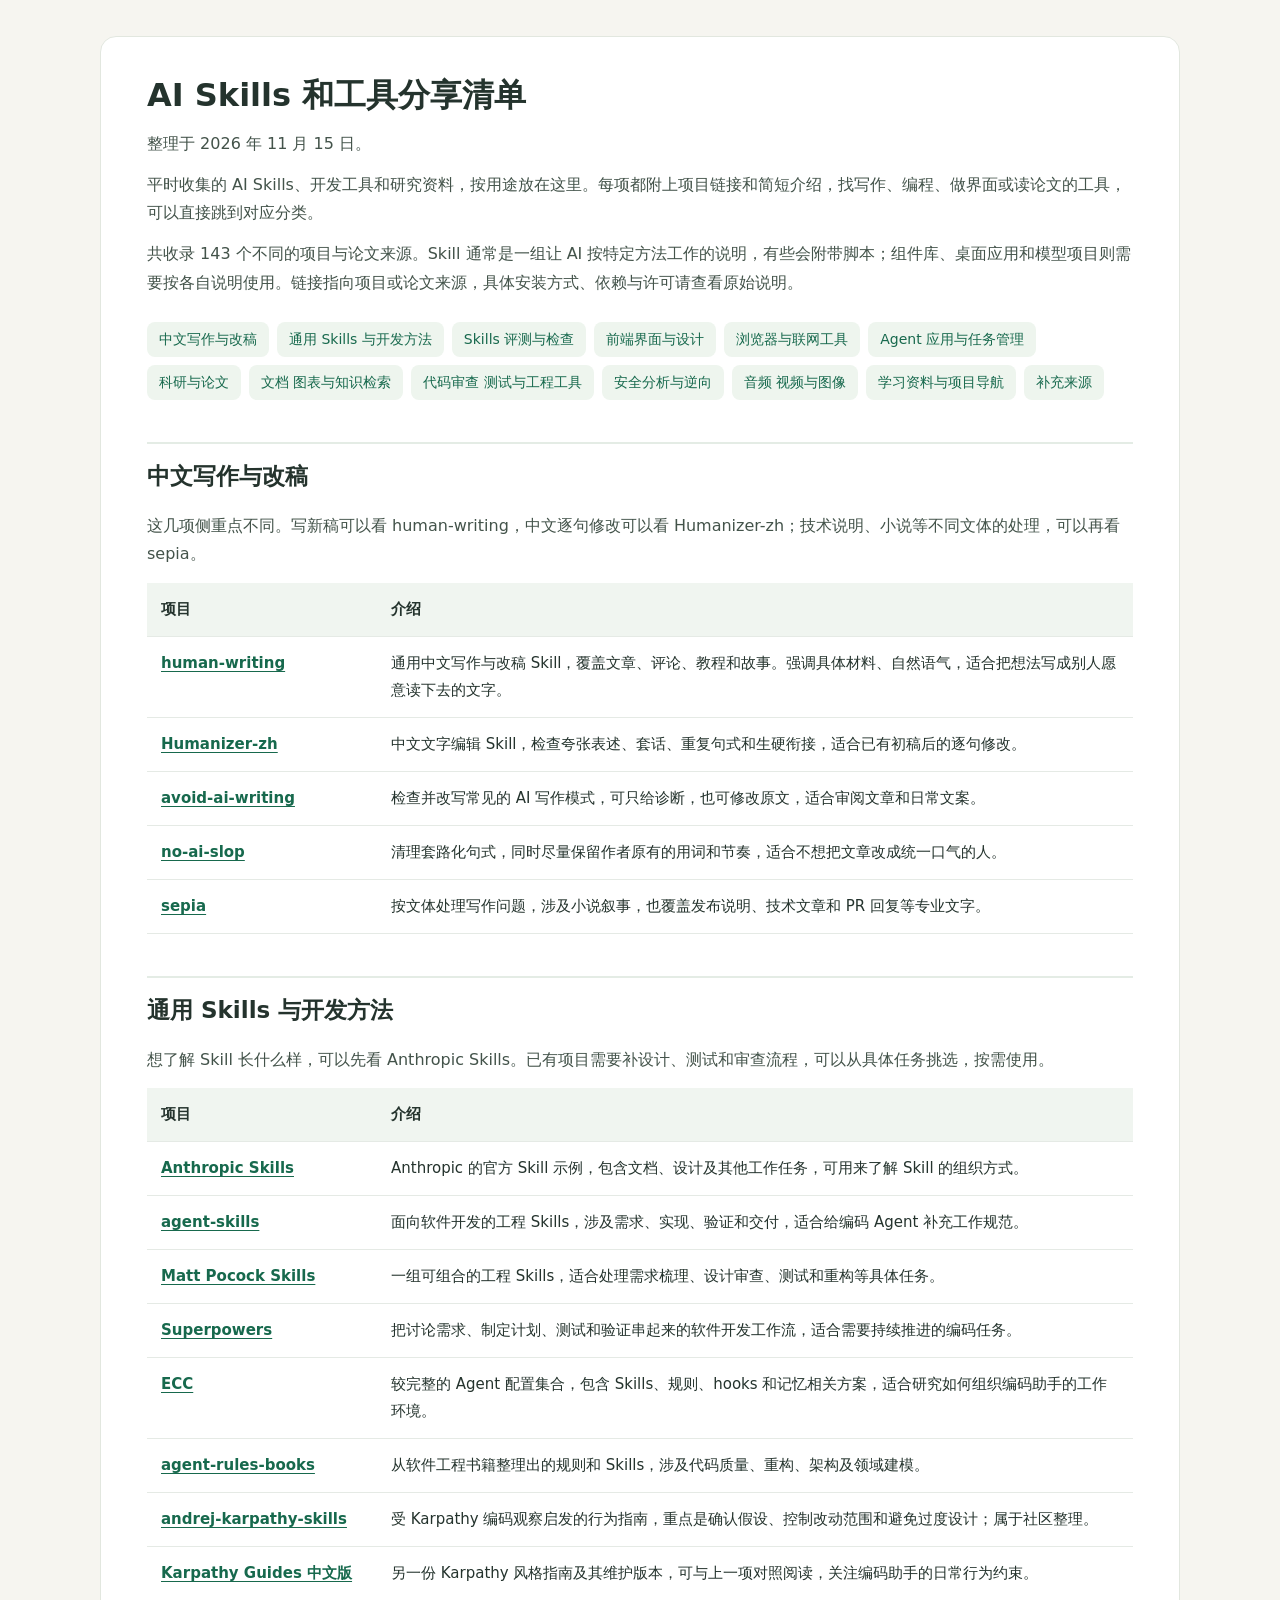
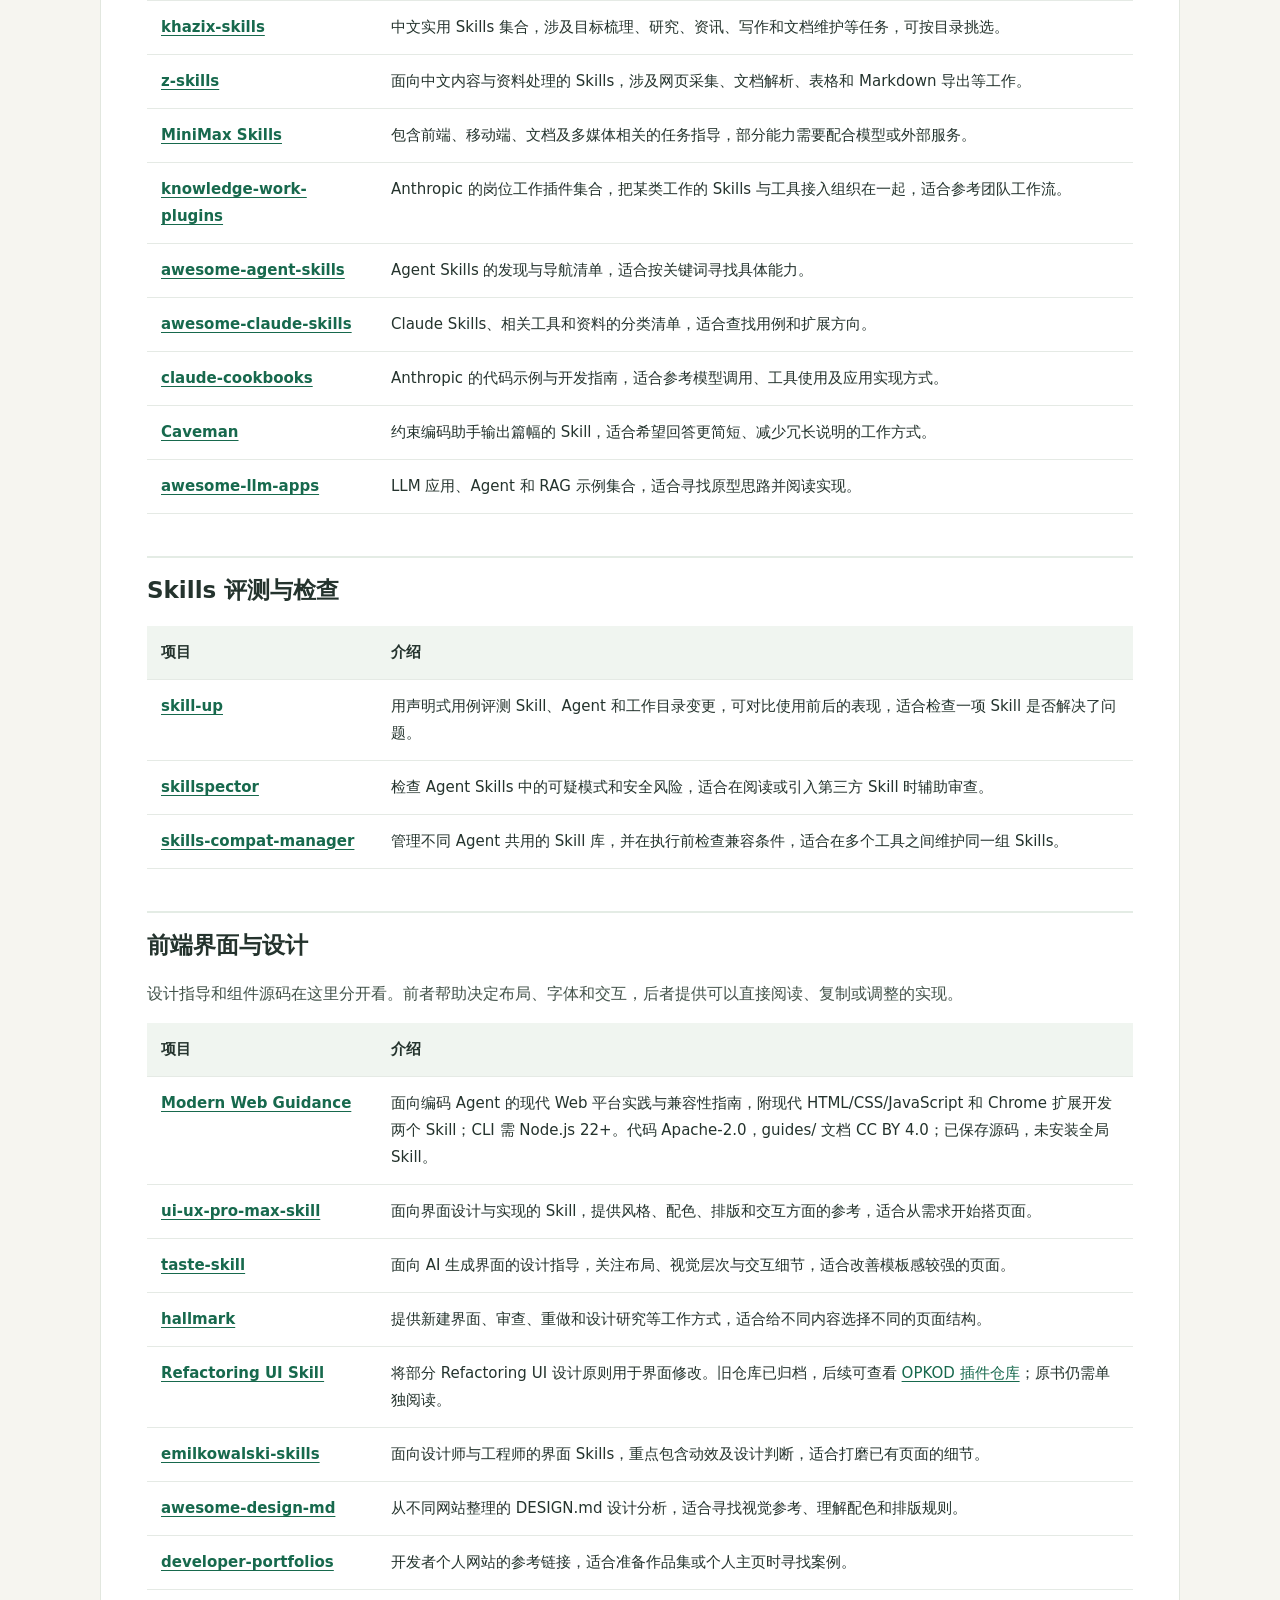
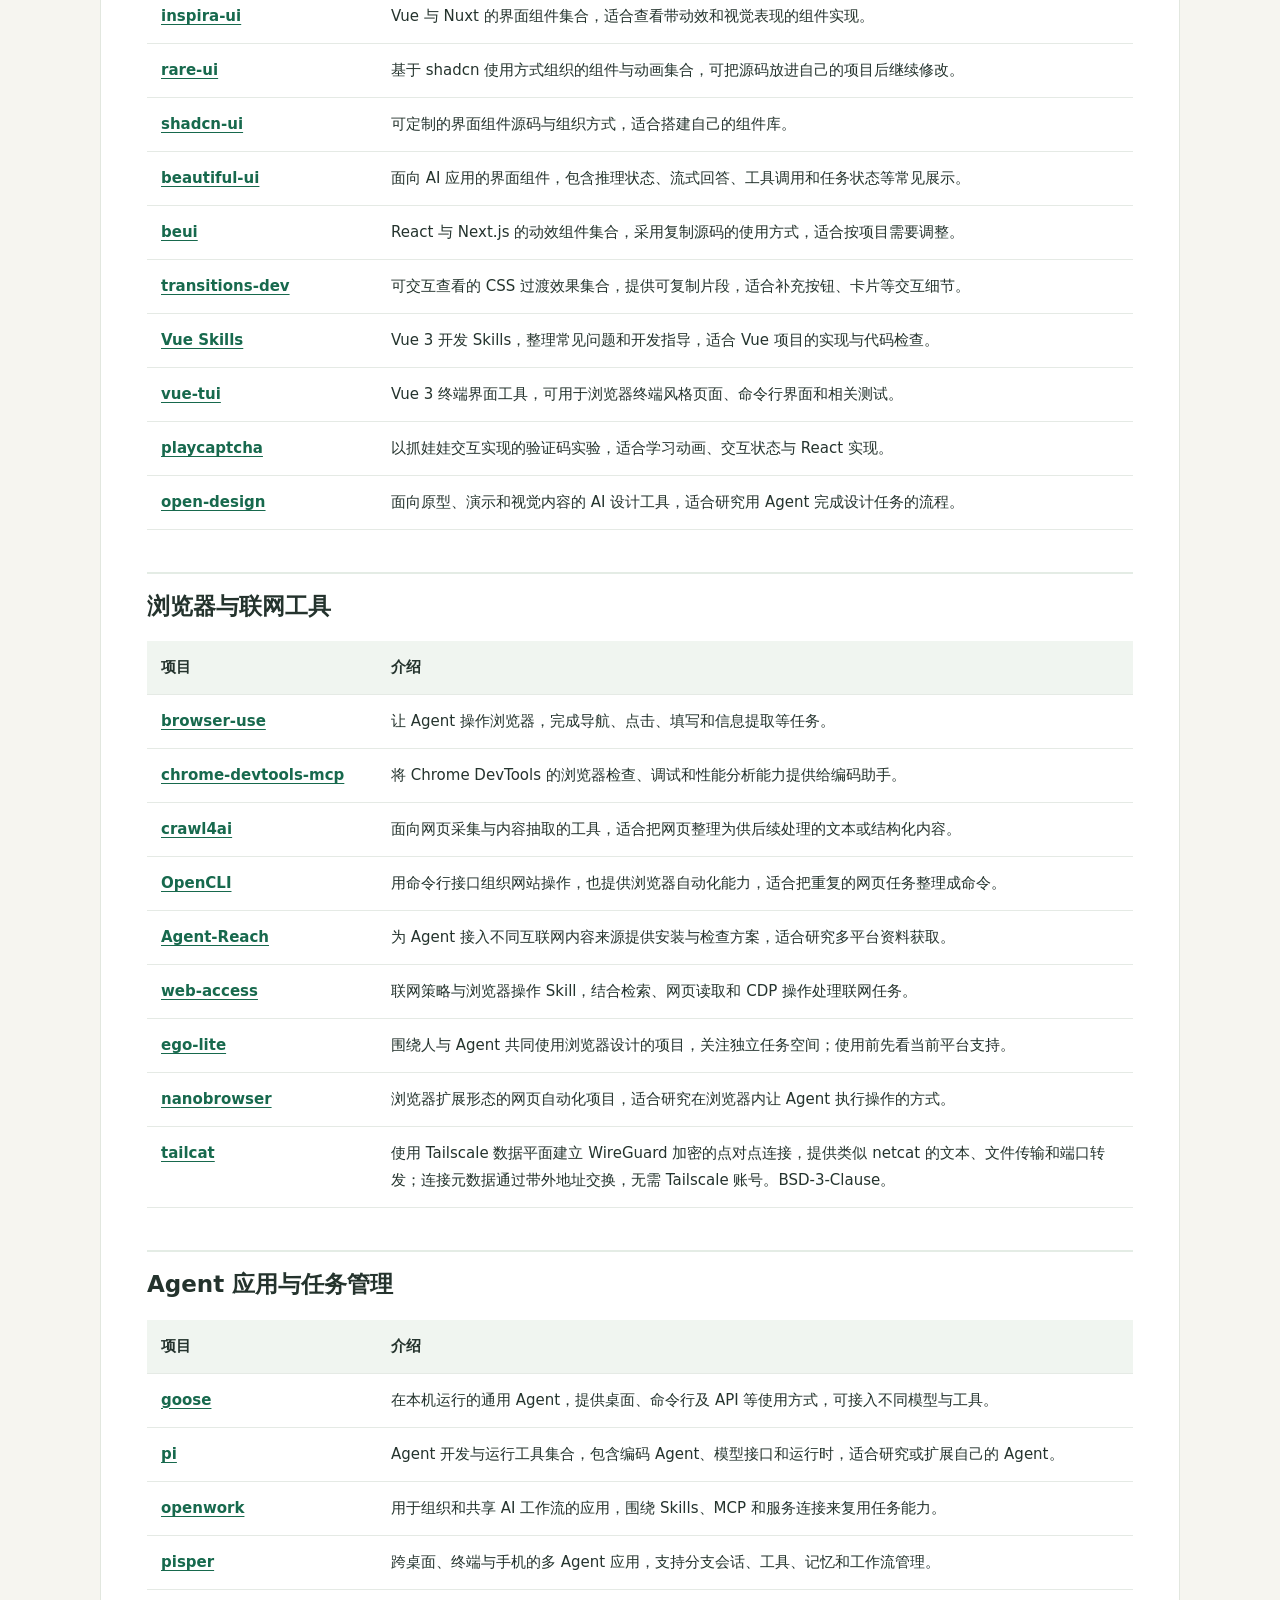
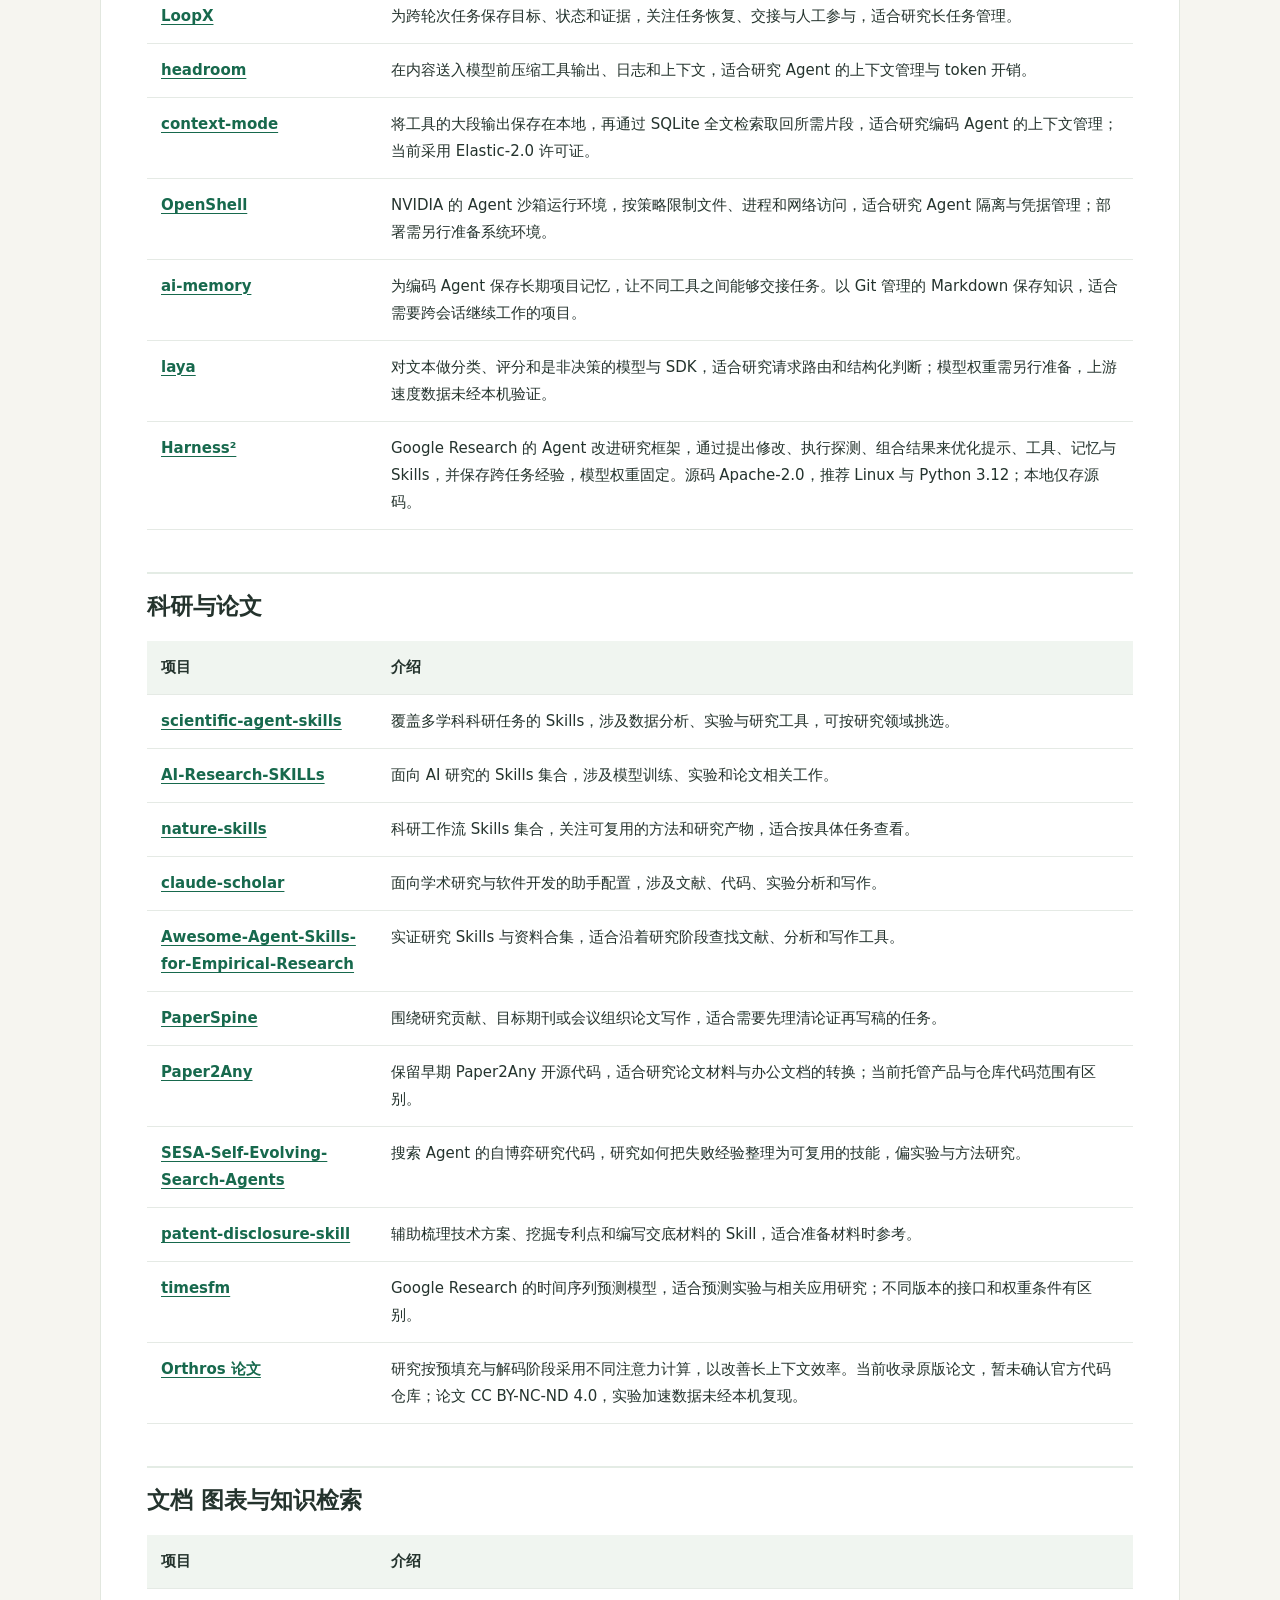
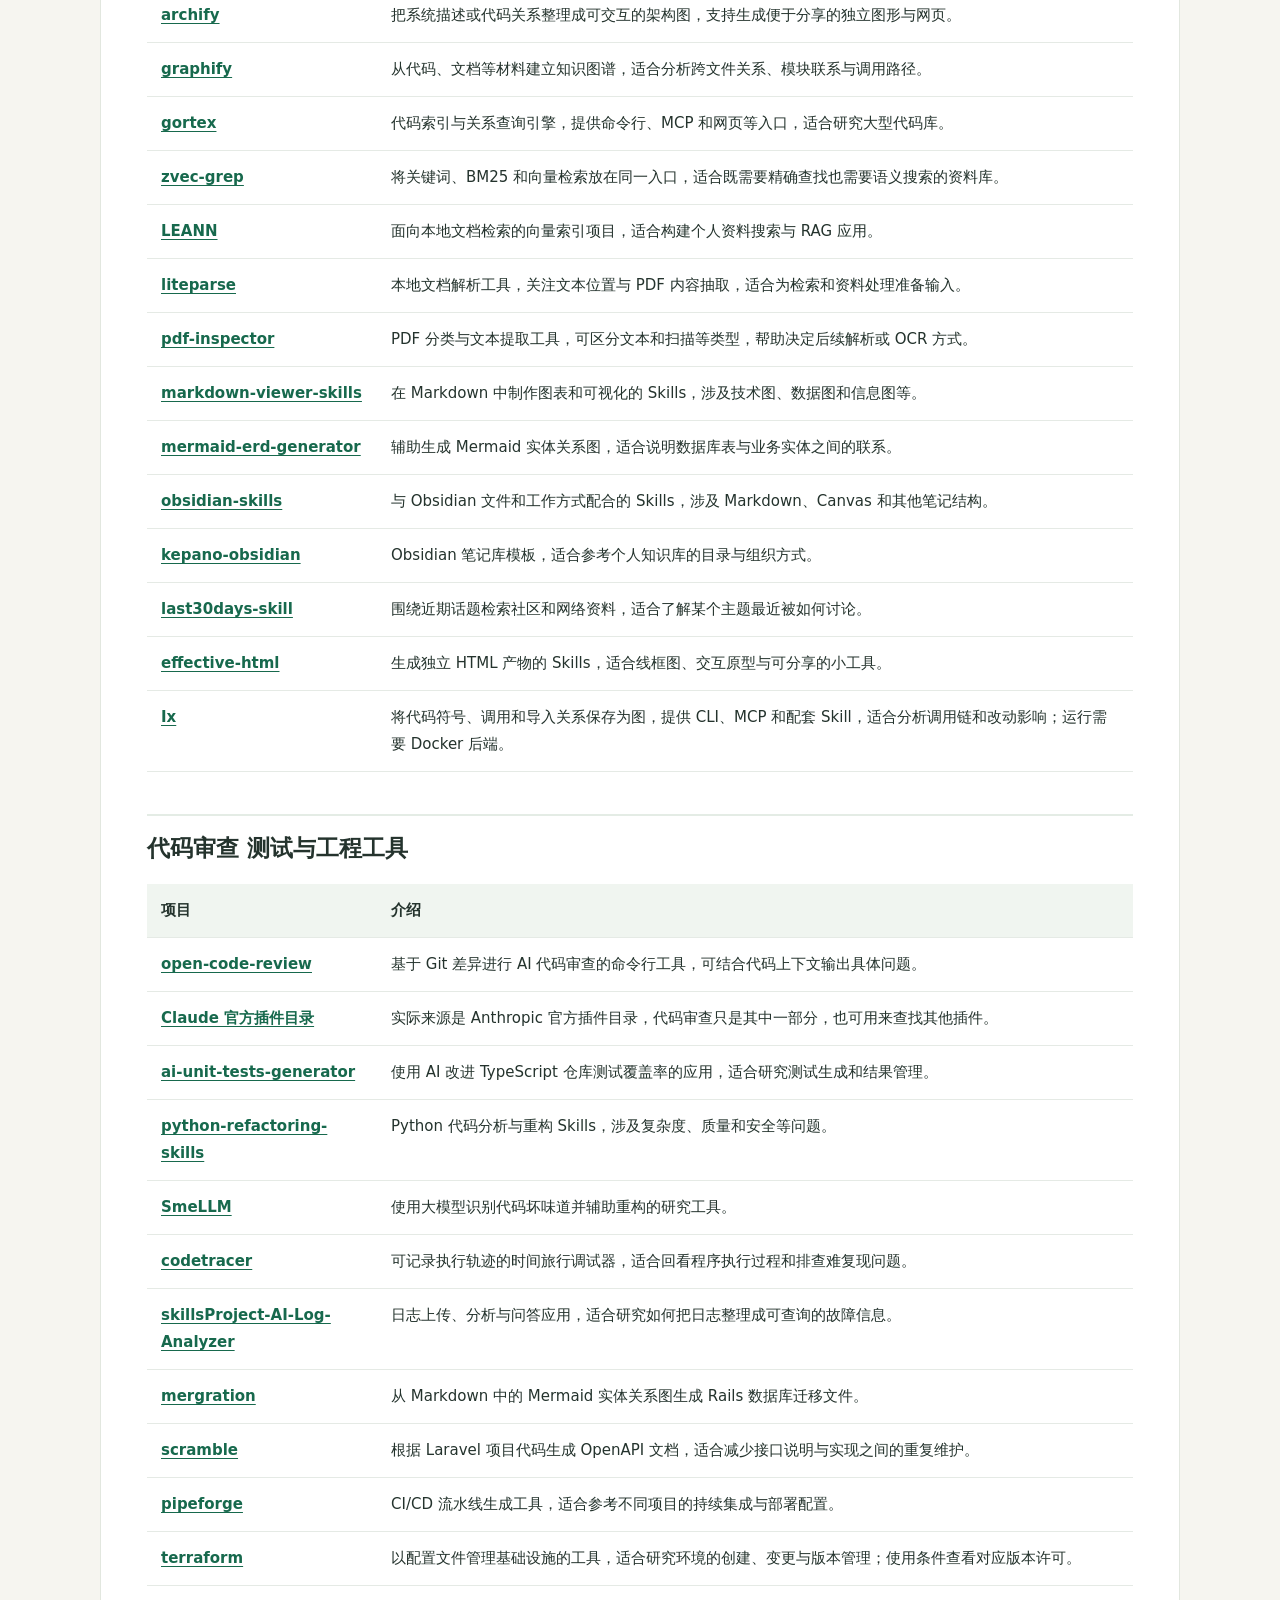
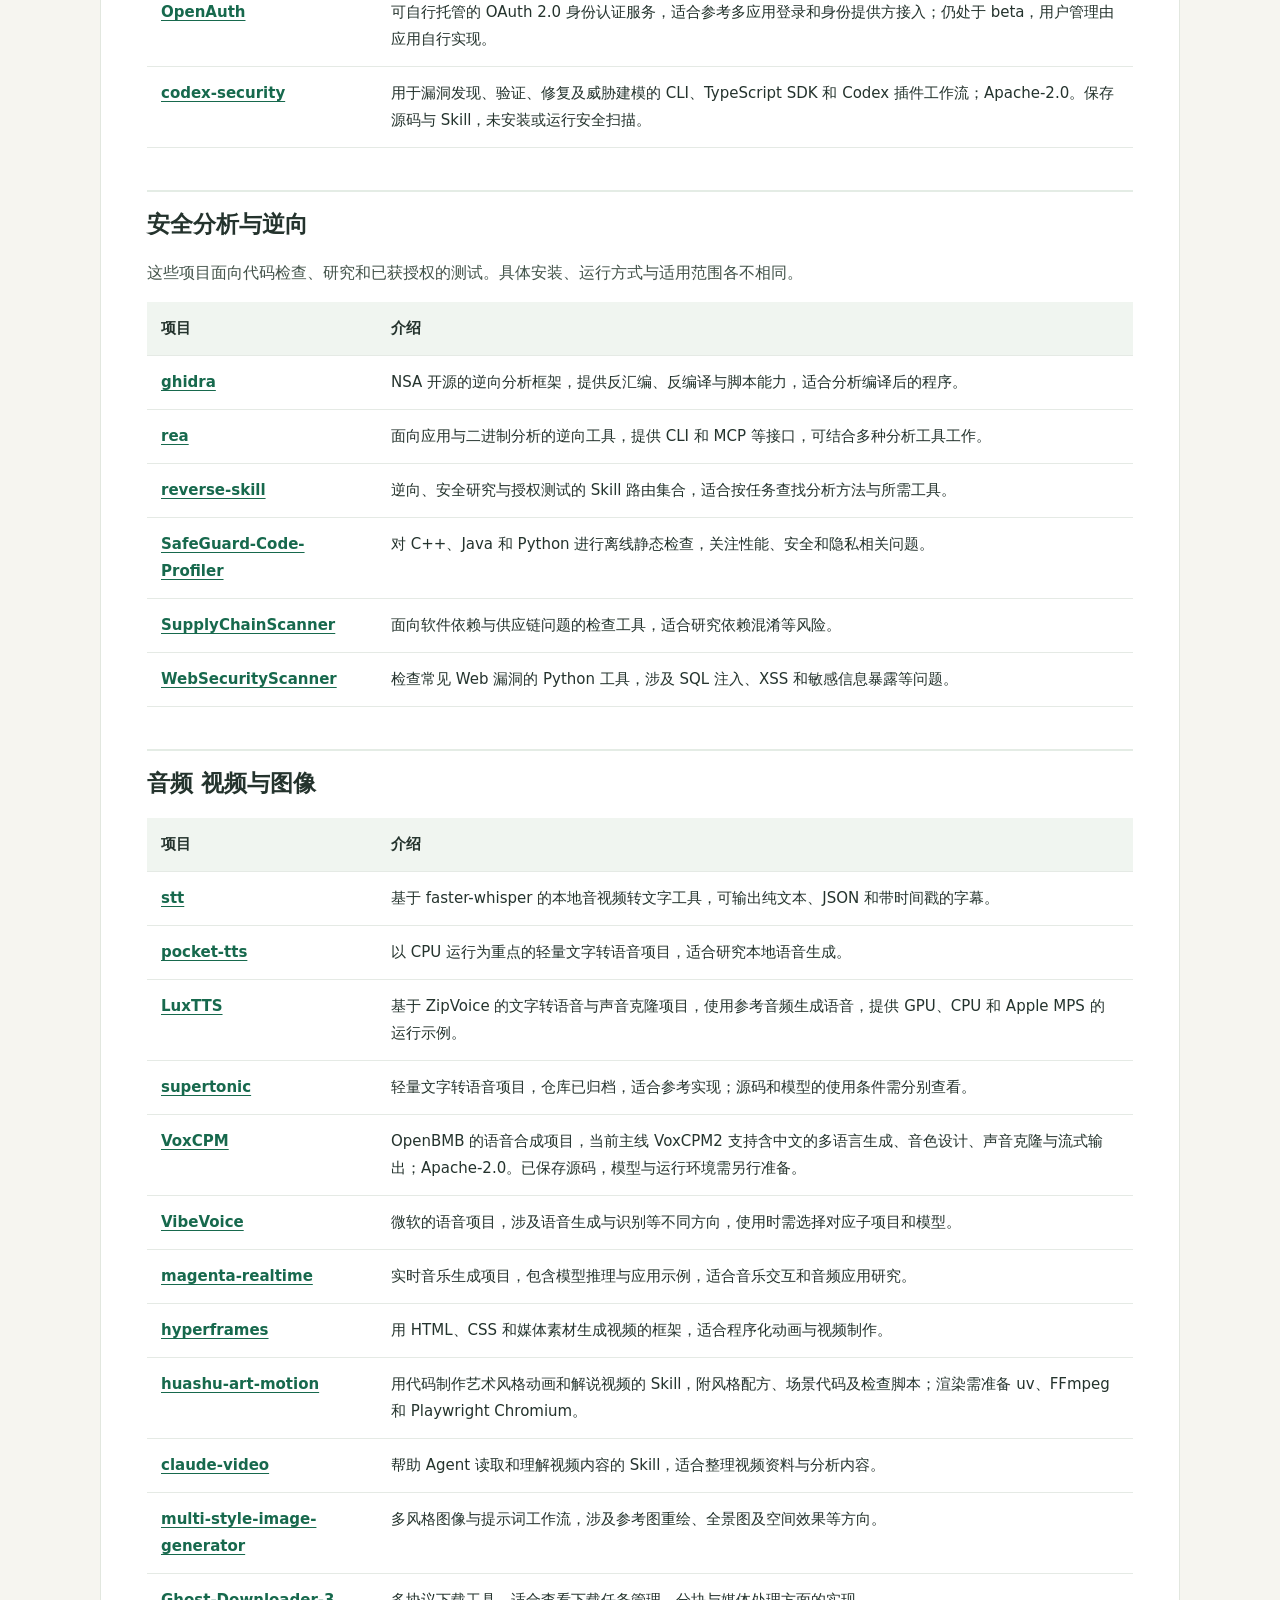
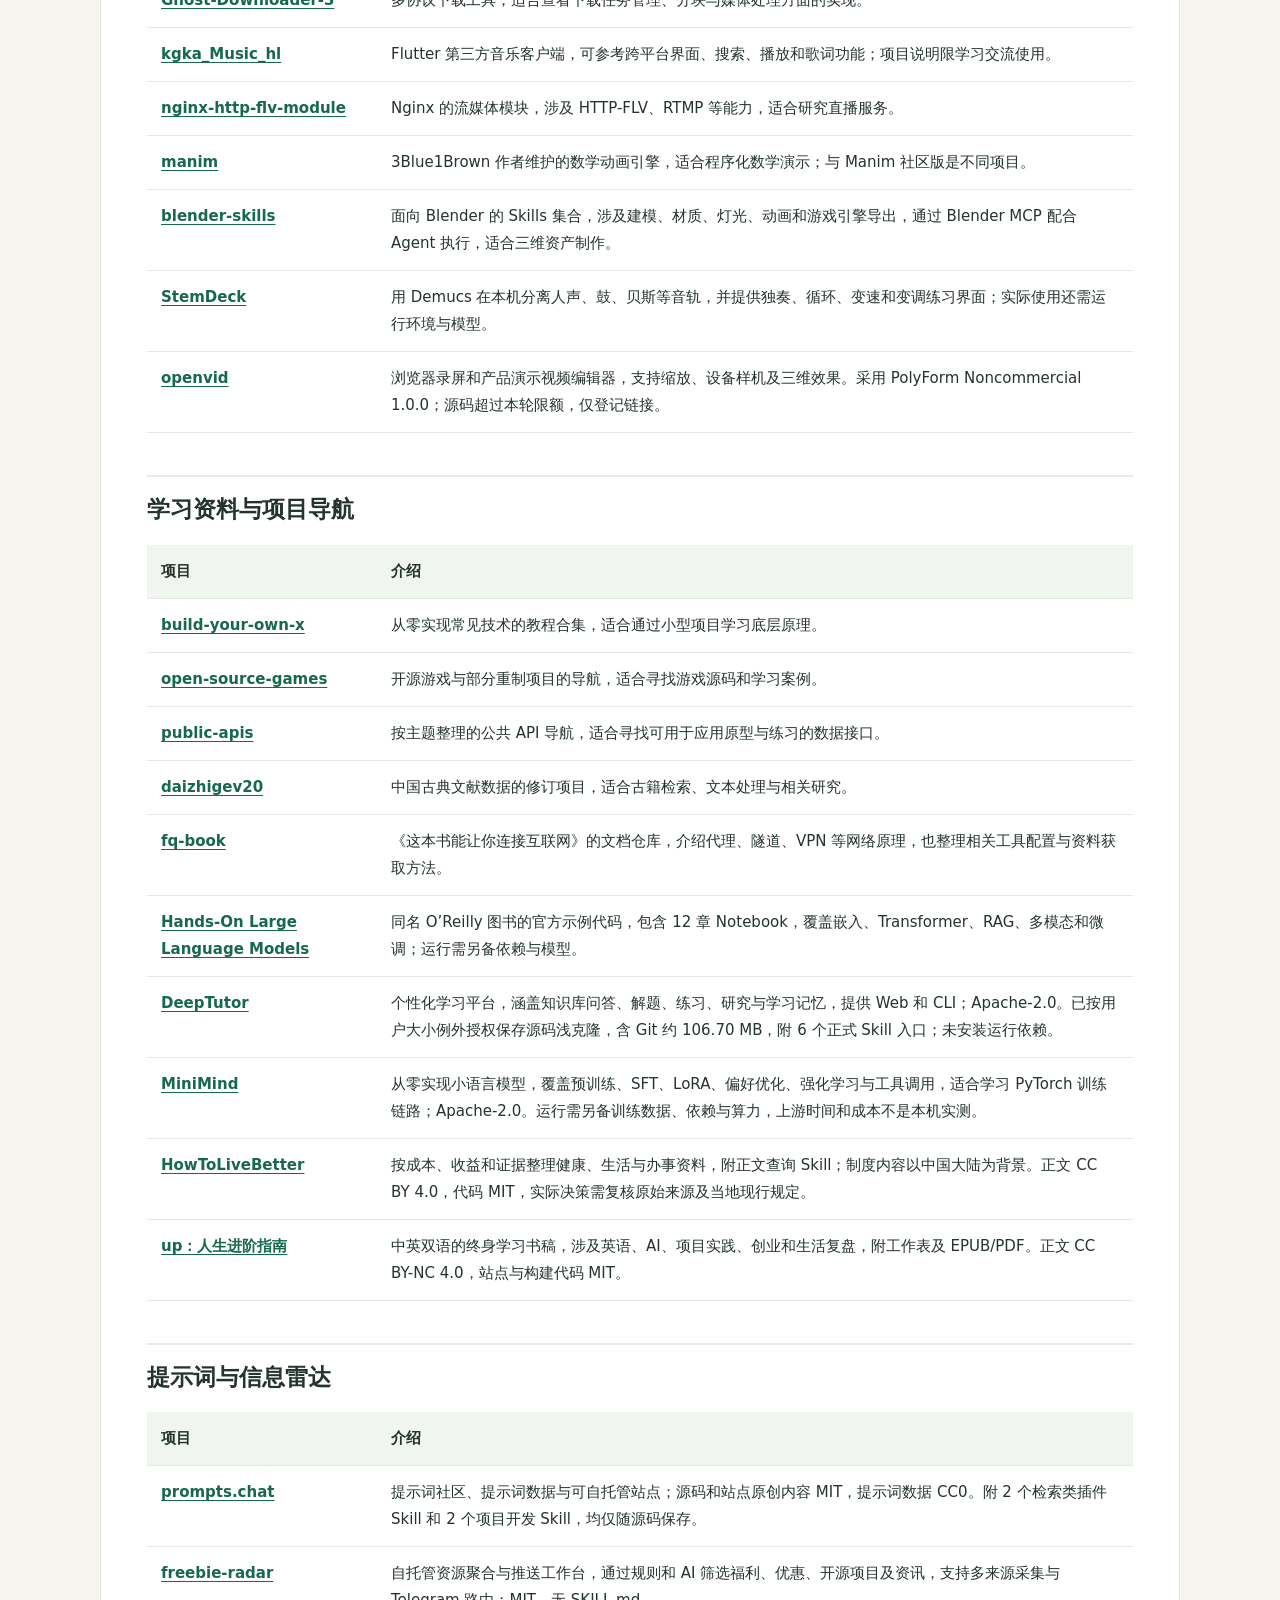
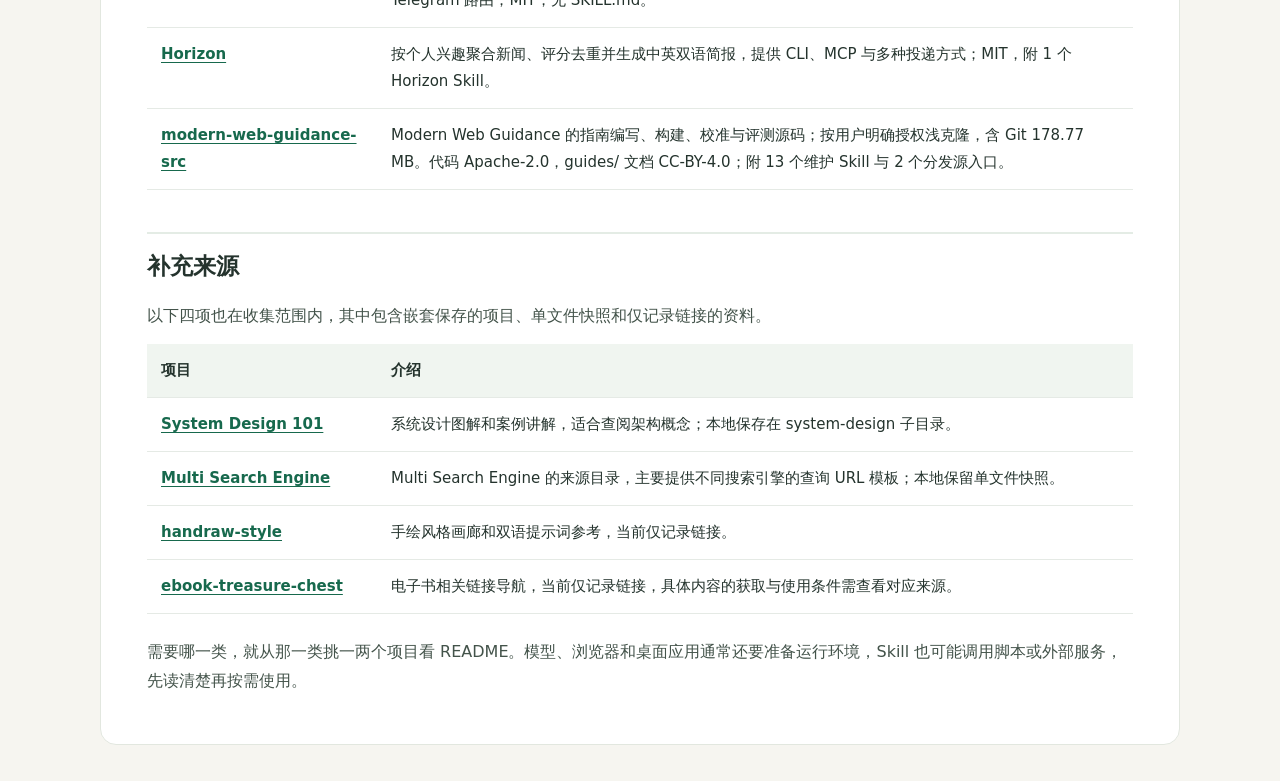
==== commit 7cce3edc: "chore: sync repositories and refresh catalog records" ====
--- a/docs/SHARE_GUIDE.html
+++ b/docs/SHARE_GUIDE.html
@@ -1,2 +1,2 @@
 <!doctype html>
-<html lang="zh-CN"><head><meta charset="utf-8"><meta name="viewport" content="width=device-width, initial-scale=1"><title>AI Skills 和工具分享清单</title><style>*{box-sizing:border-box}html{scroll-behavior:smooth}body{margin:0;background:#f6f5f0;color:#24332d;font:16px/1.8 system-ui,-apple-system,"Segoe UI","Microsoft YaHei",sans-serif}main{max-width:1080px;margin:36px auto;padding:36px 46px;background:#fff;border:1px solid #e2e7df;border-radius:16px}h1{font-size:32px;line-height:1.4;margin:0 0 12px}h2{font-size:23px;margin:42px 0 14px;padding-top:12px;border-top:2px solid #e4ece5;scroll-margin-top:20px}p{margin:12px 0;color:#43534a}a{color:#17694d;text-underline-offset:3px;overflow-wrap:anywhere}a:hover{color:#084a32}nav{display:flex;flex-wrap:wrap;gap:8px;margin:24px 0}nav a{font-size:14px;padding:5px 12px;background:#eef5ee;border-radius:8px;text-decoration:none}table{width:100%;border-collapse:collapse;margin:14px 0 24px;font-size:15px}th,td{text-align:left;vertical-align:top;border-bottom:1px solid #e5eae5;padding:13px 14px}th{background:#f0f5f0;font-weight:600}td:first-child{width:230px;font-weight:600}tbody tr:hover{background:#fafcf8}@media(max-width:680px){main{margin:0;padding:24px 18px;border:0;border-radius:0}h1{font-size:27px}h2{font-size:21px}table,tbody,tr,td{display:block;width:100%}thead{display:none}tr{padding:12px 0;border-bottom:1px solid #dce5dd}td{border:0;padding:3px 0}td:first-child{width:100%;font-size:16px}nav{gap:6px}nav a{font-size:13px}}@media print{body{background:#fff}main{margin:0;border:0;padding:0;max-width:none}nav{display:none}h2{break-after:avoid}tr{break-inside:avoid}a{color:#18573f}}</style></head><body><main><h1>AI Skills 和工具分享清单</h1><p>整理于 2026 年 11 月 15 日。</p><p>平时收集的 AI Skills、开发工具和研究资料，按用途放在这里。每项都附上项目链接和简短介绍，找写作、编程、做界面或读论文的工具，可以直接跳到对应分类。</p><p>共收录 142 个不同的项目与论文来源。Skill 通常是一组让 AI 按特定方法工作的说明，有些会附带脚本；组件库、桌面应用和模型项目则需要按各自说明使用。链接指向项目或论文来源，具体安装方式、依赖与许可请查看原始说明。</p><nav aria-label="Categories"><a href="#section-1">中文写作与改稿</a><a href="#section-2">通用 Skills 与开发方法</a><a href="#section-3">Skills 评测与检查</a><a href="#section-4">前端界面与设计</a><a href="#section-5">浏览器与联网工具</a><a href="#section-6">Agent 应用与任务管理</a><a href="#section-7">科研与论文</a><a href="#section-8">文档 图表与知识检索</a><a href="#section-9">代码审查 测试与工程工具</a><a href="#section-10">安全分析与逆向</a><a href="#section-11">音频 视频与图像</a><a href="#section-12">学习资料与项目导航</a><a href="#section-13">补充来源</a></nav><h2 id="section-1">中文写作与改稿</h2><p>这几项侧重点不同。写新稿可以看 human-writing，中文逐句修改可以看 Humanizer-zh；技术说明、小说等不同文体的处理，可以再看 sepia。</p><table><thead><tr><th>项目</th><th>介绍</th></tr></thead><tbody><tr><td><a href="https://github.com/KKKKhazix/human-writing">human-writing</a></td><td>通用中文写作与改稿 Skill，覆盖文章、评论、教程和故事。强调具体材料、自然语气，适合把想法写成别人愿意读下去的文字。</td></tr><tr><td><a href="https://github.com/op7418/Humanizer-zh">Humanizer-zh</a></td><td>中文文字编辑 Skill，检查夸张表述、套话、重复句式和生硬衔接，适合已有初稿后的逐句修改。</td></tr><tr><td><a href="https://github.com/conorbronsdon/avoid-ai-writing">avoid-ai-writing</a></td><td>检查并改写常见的 AI 写作模式，可只给诊断，也可修改原文，适合审阅文章和日常文案。</td></tr><tr><td><a href="https://github.com/petergyang/no-ai-slop">no-ai-slop</a></td><td>清理套路化句式，同时尽量保留作者原有的用词和节奏，适合不想把文章改成统一口气的人。</td></tr><tr><td><a href="https://github.com/Nanako0129/sepia">sepia</a></td><td>按文体处理写作问题，涉及小说叙事，也覆盖发布说明、技术文章和 PR 回复等专业文字。</td></tr></tbody></table><h2 id="section-2">通用 Skills 与开发方法</h2><p>想了解 Skill 长什么样，可以先看 Anthropic Skills。已有项目需要补设计、测试和审查流程，可以从具体任务挑选，按需使用。</p><table><thead><tr><th>项目</th><th>介绍</th></tr></thead><tbody><tr><td><a href="https://github.com/anthropics/skills">Anthropic Skills</a></td><td>Anthropic 的官方 Skill 示例，包含文档、设计及其他工作任务，可用来了解 Skill 的组织方式。</td></tr><tr><td><a href="https://github.com/addyosmani/agent-skills">agent-skills</a></td><td>面向软件开发的工程 Skills，涉及需求、实现、验证和交付，适合给编码 Agent 补充工作规范。</td></tr><tr><td><a href="https://github.com/mattpocock/skills">Matt Pocock Skills</a></td><td>一组可组合的工程 Skills，适合处理需求梳理、设计审查、测试和重构等具体任务。</td></tr><tr><td><a href="https://github.com/obra/superpowers">Superpowers</a></td><td>把讨论需求、制定计划、测试和验证串起来的软件开发工作流，适合需要持续推进的编码任务。</td></tr><tr><td><a href="https://github.com/affaan-m/ECC">ECC</a></td><td>较完整的 Agent 配置集合，包含 Skills、规则、hooks 和记忆相关方案，适合研究如何组织编码助手的工作环境。</td></tr><tr><td><a href="https://github.com/ciembor/agent-rules-books">agent-rules-books</a></td><td>从软件工程书籍整理出的规则和 Skills，涉及代码质量、重构、架构及领域建模。</td></tr><tr><td><a href="https://github.com/multica-ai/andrej-karpathy-skills">andrej-karpathy-skills</a></td><td>受 Karpathy 编码观察启发的行为指南，重点是确认假设、控制改动范围和避免过度设计；属于社区整理。</td></tr><tr><td><a href="https://github.com/vtroisWhite/andrej-karpathy-skills">Karpathy Guides 中文版</a></td><td>另一份 Karpathy 风格指南及其维护版本，可与上一项对照阅读，关注编码助手的日常行为约束。</td></tr><tr><td><a href="https://github.com/KKKKhazix/khazix-skills">khazix-skills</a></td><td>中文实用 Skills 集合，涉及目标梳理、研究、资讯、写作和文档维护等任务，可按目录挑选。</td></tr><tr><td><a href="https://github.com/tjxj/z-skills">z-skills</a></td><td>面向中文内容与资料处理的 Skills，涉及网页采集、文档解析、表格和 Markdown 导出等工作。</td></tr><tr><td><a href="https://github.com/MiniMax-AI/skills">MiniMax Skills</a></td><td>包含前端、移动端、文档及多媒体相关的任务指导，部分能力需要配合模型或外部服务。</td></tr><tr><td><a href="https://github.com/anthropics/knowledge-work-plugins">knowledge-work-plugins</a></td><td>Anthropic 的岗位工作插件集合，把某类工作的 Skills 与工具接入组织在一起，适合参考团队工作流。</td></tr><tr><td><a href="https://github.com/JackyST0/awesome-agent-skills">awesome-agent-skills</a></td><td>Agent Skills 的发现与导航清单，适合按关键词寻找具体能力。</td></tr><tr><td><a href="https://github.com/travisvn/awesome-claude-skills">awesome-claude-skills</a></td><td>Claude Skills、相关工具和资料的分类清单，适合查找用例和扩展方向。</td></tr><tr><td><a href="https://github.com/anthropics/claude-cookbooks">claude-cookbooks</a></td><td>Anthropic 的代码示例与开发指南，适合参考模型调用、工具使用及应用实现方式。</td></tr><tr><td><a href="https://github.com/JuliusBrussee/caveman">Caveman</a></td><td>约束编码助手输出篇幅的 Skill，适合希望回答更简短、减少冗长说明的工作方式。</td></tr><tr><td><a href="https://github.com/Shubhamsaboo/awesome-llm-apps">awesome-llm-apps</a></td><td>LLM 应用、Agent 和 RAG 示例集合，适合寻找原型思路并阅读实现。</td></tr></tbody></table><h2 id="section-3">Skills 评测与检查</h2><table><thead><tr><th>项目</th><th>介绍</th></tr></thead><tbody><tr><td><a href="https://github.com/alibaba/skill-up">skill-up</a></td><td>用声明式用例评测 Skill、Agent 和工作目录变更，可对比使用前后的表现，适合检查一项 Skill 是否解决了问题。</td></tr><tr><td><a href="https://github.com/NVIDIA/skillspector">skillspector</a></td><td>检查 Agent Skills 中的可疑模式和安全风险，适合在阅读或引入第三方 Skill 时辅助审查。</td></tr><tr><td><a href="https://github.com/hnaymyh123-henry/skills-compat-manager">skills-compat-manager</a></td><td>管理不同 Agent 共用的 Skill 库，并在执行前检查兼容条件，适合在多个工具之间维护同一组 Skills。</td></tr></tbody></table><h2 id="section-4">前端界面与设计</h2><p>设计指导和组件源码在这里分开看。前者帮助决定布局、字体和交互，后者提供可以直接阅读、复制或调整的实现。</p><table><thead><tr><th>项目</th><th>介绍</th></tr></thead><tbody><tr><td><a href="https://github.com/GoogleChrome/modern-web-guidance">Modern Web Guidance</a></td><td>面向编码 Agent 的现代 Web 平台实践与兼容性指南，附现代 HTML/CSS/JavaScript 和 Chrome 扩展开发两个 Skill；CLI 需 Node.js 22+。代码 Apache-2.0，guides/ 文档 CC BY 4.0；已保存源码，未安装全局 Skill。</td></tr><tr><td><a href="https://github.com/nextlevelbuilder/ui-ux-pro-max-skill">ui-ux-pro-max-skill</a></td><td>面向界面设计与实现的 Skill，提供风格、配色、排版和交互方面的参考，适合从需求开始搭页面。</td></tr><tr><td><a href="https://github.com/Leonxlnx/taste-skill">taste-skill</a></td><td>面向 AI 生成界面的设计指导，关注布局、视觉层次与交互细节，适合改善模板感较强的页面。</td></tr><tr><td><a href="https://github.com/Nutlope/hallmark">hallmark</a></td><td>提供新建界面、审查、重做和设计研究等工作方式，适合给不同内容选择不同的页面结构。</td></tr><tr><td><a href="https://github.com/opkod-france/claude-skill-refactoring-ui">Refactoring UI Skill</a></td><td>将部分 Refactoring UI 设计原则用于界面修改。旧仓库已归档，后续可查看 <a href="https://github.com/opkod-france/opkod-claude-code-plugins">OPKOD 插件仓库</a>；原书仍需单独阅读。</td></tr><tr><td><a href="https://github.com/emilkowalski/skills">emilkowalski-skills</a></td><td>面向设计师与工程师的界面 Skills，重点包含动效及设计判断，适合打磨已有页面的细节。</td></tr><tr><td><a href="https://github.com/VoltAgent/awesome-design-md">awesome-design-md</a></td><td>从不同网站整理的 DESIGN.md 设计分析，适合寻找视觉参考、理解配色和排版规则。</td></tr><tr><td><a href="https://github.com/emmabostian/developer-portfolios">developer-portfolios</a></td><td>开发者个人网站的参考链接，适合准备作品集或个人主页时寻找案例。</td></tr><tr><td><a href="https://github.com/rahulv-official/inspira-ui">inspira-ui</a></td><td>Vue 与 Nuxt 的界面组件集合，适合查看带动效和视觉表现的组件实现。</td></tr><tr><td><a href="https://github.com/swamimalode07/rare-ui">rare-ui</a></td><td>基于 shadcn 使用方式组织的组件与动画集合，可把源码放进自己的项目后继续修改。</td></tr><tr><td><a href="https://github.com/shadcn-ui/ui">shadcn-ui</a></td><td>可定制的界面组件源码与组织方式，适合搭建自己的组件库。</td></tr><tr><td><a href="https://github.com/slev12397/beautiful-ui">beautiful-ui</a></td><td>面向 AI 应用的界面组件，包含推理状态、流式回答、工具调用和任务状态等常见展示。</td></tr><tr><td><a href="https://github.com/starc007/ui-components">beui</a></td><td>React 与 Next.js 的动效组件集合，采用复制源码的使用方式，适合按项目需要调整。</td></tr><tr><td><a href="https://github.com/Jakubantalik/transitions.dev">transitions-dev</a></td><td>可交互查看的 CSS 过渡效果集合，提供可复制片段，适合补充按钮、卡片等交互细节。</td></tr><tr><td><a href="https://github.com/vuejs-ai/skills">Vue Skills</a></td><td>Vue 3 开发 Skills，整理常见问题和开发指导，适合 Vue 项目的实现与代码检查。</td></tr><tr><td><a href="https://github.com/Simon-He95/vue-tui">vue-tui</a></td><td>Vue 3 终端界面工具，可用于浏览器终端风格页面、命令行界面和相关测试。</td></tr><tr><td><a href="https://github.com/mortspace/playcaptcha">playcaptcha</a></td><td>以抓娃娃交互实现的验证码实验，适合学习动画、交互状态与 React 实现。</td></tr><tr><td><a href="https://github.com/nexu-io/open-design">open-design</a></td><td>面向原型、演示和视觉内容的 AI 设计工具，适合研究用 Agent 完成设计任务的流程。</td></tr></tbody></table><h2 id="section-5">浏览器与联网工具</h2><table><thead><tr><th>项目</th><th>介绍</th></tr></thead><tbody><tr><td><a href="https://github.com/browser-use/browser-use">browser-use</a></td><td>让 Agent 操作浏览器，完成导航、点击、填写和信息提取等任务。</td></tr><tr><td><a href="https://github.com/ChromeDevTools/chrome-devtools-mcp">chrome-devtools-mcp</a></td><td>将 Chrome DevTools 的浏览器检查、调试和性能分析能力提供给编码助手。</td></tr><tr><td><a href="https://github.com/unclecode/crawl4ai">crawl4ai</a></td><td>面向网页采集与内容抽取的工具，适合把网页整理为供后续处理的文本或结构化内容。</td></tr><tr><td><a href="https://github.com/jackwener/OpenCLI">OpenCLI</a></td><td>用命令行接口组织网站操作，也提供浏览器自动化能力，适合把重复的网页任务整理成命令。</td></tr><tr><td><a href="https://github.com/Panniantong/Agent-Reach">Agent-Reach</a></td><td>为 Agent 接入不同互联网内容来源提供安装与检查方案，适合研究多平台资料获取。</td></tr><tr><td><a href="https://github.com/eze-is/web-access">web-access</a></td><td>联网策略与浏览器操作 Skill，结合检索、网页读取和 CDP 操作处理联网任务。</td></tr><tr><td><a href="https://github.com/citrolabs/ego-lite">ego-lite</a></td><td>围绕人与 Agent 共同使用浏览器设计的项目，关注独立任务空间；使用前先看当前平台支持。</td></tr><tr><td><a href="https://github.com/nanobrowser/nanobrowser">nanobrowser</a></td><td>浏览器扩展形态的网页自动化项目，适合研究在浏览器内让 Agent 执行操作的方式。</td></tr></tbody></table><h2 id="section-6">Agent 应用与任务管理</h2><table><thead><tr><th>项目</th><th>介绍</th></tr></thead><tbody><tr><td><a href="https://github.com/aaif-goose/goose">goose</a></td><td>在本机运行的通用 Agent，提供桌面、命令行及 API 等使用方式，可接入不同模型与工具。</td></tr><tr><td><a href="https://github.com/earendil-works/pi">pi</a></td><td>Agent 开发与运行工具集合，包含编码 Agent、模型接口和运行时，适合研究或扩展自己的 Agent。</td></tr><tr><td><a href="https://github.com/different-ai/openwork">openwork</a></td><td>用于组织和共享 AI 工作流的应用，围绕 Skills、MCP 和服务连接来复用任务能力。</td></tr><tr><td><a href="https://github.com/ling-kong-ran/pisper">pisper</a></td><td>跨桌面、终端与手机的多 Agent 应用，支持分支会话、工具、记忆和工作流管理。</td></tr><tr><td><a href="https://github.com/loopx-project/loopx">LoopX</a></td><td>为跨轮次任务保存目标、状态和证据，关注任务恢复、交接与人工参与，适合研究长任务管理。</td></tr><tr><td><a href="https://github.com/headroomlabs-ai/headroom">headroom</a></td><td>在内容送入模型前压缩工具输出、日志和上下文，适合研究 Agent 的上下文管理与 token 开销。</td></tr><tr><td><a href="https://github.com/mksglu/context-mode">context-mode</a></td><td>将工具的大段输出保存在本地，再通过 SQLite 全文检索取回所需片段，适合研究编码 Agent 的上下文管理；当前采用 Elastic-2.0 许可证。</td></tr><tr><td><a href="https://github.com/NVIDIA/OpenShell">OpenShell</a></td><td>NVIDIA 的 Agent 沙箱运行环境，按策略限制文件、进程和网络访问，适合研究 Agent 隔离与凭据管理；部署需另行准备系统环境。</td></tr><tr><td><a href="https://github.com/akitaonrails/ai-memory">ai-memory</a></td><td>为编码 Agent 保存长期项目记忆，让不同工具之间能够交接任务。以 Git 管理的 Markdown 保存知识，适合需要跨会话继续工作的项目。</td></tr><tr><td><a href="https://github.com/NandhaKishorM/laya">laya</a></td><td>对文本做分类、评分和是非决策的模型与 SDK，适合研究请求路由和结构化判断；模型权重需另行准备，上游速度数据未经本机验证。</td></tr><tr><td><a href="https://github.com/google-research/harness2">Harness²</a></td><td>Google Research 的 Agent 改进研究框架，通过提出修改、执行探测、组合结果来优化提示、工具、记忆与 Skills，并保存跨任务经验，模型权重固定。源码 Apache-2.0，推荐 Linux 与 Python 3.12；本地仅存源码。</td></tr></tbody></table><h2 id="section-7">科研与论文</h2><table><thead><tr><th>项目</th><th>介绍</th></tr></thead><tbody><tr><td><a href="https://github.com/K-Dense-AI/scientific-agent-skills">scientific-agent-skills</a></td><td>覆盖多学科科研任务的 Skills，涉及数据分析、实验与研究工具，可按研究领域挑选。</td></tr><tr><td><a href="https://github.com/Orchestra-Research/AI-Research-SKILLs">AI-Research-SKILLs</a></td><td>面向 AI 研究的 Skills 集合，涉及模型训练、实验和论文相关工作。</td></tr><tr><td><a href="https://github.com/Yuan1z0825/nature-skills">nature-skills</a></td><td>科研工作流 Skills 集合，关注可复用的方法和研究产物，适合按具体任务查看。</td></tr><tr><td><a href="https://github.com/Galaxy-Dawn/claude-scholar">claude-scholar</a></td><td>面向学术研究与软件开发的助手配置，涉及文献、代码、实验分析和写作。</td></tr><tr><td><a href="https://github.com/brycewang-stanford/Auto-Empirical-Research-Skills">Awesome-Agent-Skills-for-Empirical-Research</a></td><td>实证研究 Skills 与资料合集，适合沿着研究阶段查找文献、分析和写作工具。</td></tr><tr><td><a href="https://github.com/WUBING2023/PaperSpine">PaperSpine</a></td><td>围绕研究贡献、目标期刊或会议组织论文写作，适合需要先理清论证再写稿的任务。</td></tr><tr><td><a href="https://github.com/OpenDCAI/Paper2Any">Paper2Any</a></td><td>保留早期 Paper2Any 开源代码，适合研究论文材料与办公文档的转换；当前托管产品与仓库代码范围有区别。</td></tr><tr><td><a href="https://github.com/Zenghuang-Fu/SESA-Self-Evolving-Search-Agents">SESA-Self-Evolving-Search-Agents</a></td><td>搜索 Agent 的自博弈研究代码，研究如何把失败经验整理为可复用的技能，偏实验与方法研究。</td></tr><tr><td><a href="https://github.com/handsomestWei/patent-disclosure-skill">patent-disclosure-skill</a></td><td>辅助梳理技术方案、挖掘专利点和编写交底材料的 Skill，适合准备材料时参考。</td></tr><tr><td><a href="https://github.com/google-research/timesfm">timesfm</a></td><td>Google Research 的时间序列预测模型，适合预测实验与相关应用研究；不同版本的接口和权重条件有区别。</td></tr><tr><td><a href="https://arxiv.org/html/2610.13735">Orthros 论文</a></td><td>研究按预填充与解码阶段采用不同注意力计算，以改善长上下文效率。当前收录原版论文，暂未确认官方代码仓库；论文 CC BY-NC-ND 4.0，实验加速数据未经本机复现。</td></tr></tbody></table><h2 id="section-8">文档 图表与知识检索</h2><table><thead><tr><th>项目</th><th>介绍</th></tr></thead><tbody><tr><td><a href="https://github.com/tt-a1i/archify">archify</a></td><td>把系统描述或代码关系整理成可交互的架构图，支持生成便于分享的独立图形与网页。</td></tr><tr><td><a href="https://github.com/Graphify-Labs/graphify">graphify</a></td><td>从代码、文档等材料建立知识图谱，适合分析跨文件关系、模块联系与调用路径。</td></tr><tr><td><a href="https://github.com/zzet/gortex">gortex</a></td><td>代码索引与关系查询引擎，提供命令行、MCP 和网页等入口，适合研究大型代码库。</td></tr><tr><td><a href="https://github.com/zvec-ai/zvec-grep">zvec-grep</a></td><td>将关键词、BM25 和向量检索放在同一入口，适合既需要精确查找也需要语义搜索的资料库。</td></tr><tr><td><a href="https://github.com/StarTrail-org/LEANN">LEANN</a></td><td>面向本地文档检索的向量索引项目，适合构建个人资料搜索与 RAG 应用。</td></tr><tr><td><a href="https://github.com/run-llama/liteparse">liteparse</a></td><td>本地文档解析工具，关注文本位置与 PDF 内容抽取，适合为检索和资料处理准备输入。</td></tr><tr><td><a href="https://github.com/firecrawl/pdf-inspector">pdf-inspector</a></td><td>PDF 分类与文本提取工具，可区分文本和扫描等类型，帮助决定后续解析或 OCR 方式。</td></tr><tr><td><a href="https://github.com/markdown-viewer/skills">markdown-viewer-skills</a></td><td>在 Markdown 中制作图表和可视化的 Skills，涉及技术图、数据图和信息图等。</td></tr><tr><td><a href="https://github.com/nharsch/mermaid-erd-generator">mermaid-erd-generator</a></td><td>辅助生成 Mermaid 实体关系图，适合说明数据库表与业务实体之间的联系。</td></tr><tr><td><a href="https://github.com/kepano/obsidian-skills">obsidian-skills</a></td><td>与 Obsidian 文件和工作方式配合的 Skills，涉及 Markdown、Canvas 和其他笔记结构。</td></tr><tr><td><a href="https://github.com/kepano/kepano-obsidian">kepano-obsidian</a></td><td>Obsidian 笔记库模板，适合参考个人知识库的目录与组织方式。</td></tr><tr><td><a href="https://github.com/mvanhorn/last30days-skill">last30days-skill</a></td><td>围绕近期话题检索社区和网络资料，适合了解某个主题最近被如何讨论。</td></tr><tr><td><a href="https://github.com/plannotator/effective-html">effective-html</a></td><td>生成独立 HTML 产物的 Skills，适合线框图、交互原型与可分享的小工具。</td></tr><tr><td><a href="https://github.com/ix-infrastructure/Ix">Ix</a></td><td>将代码符号、调用和导入关系保存为图，提供 CLI、MCP 和配套 Skill，适合分析调用链和改动影响；运行需要 Docker 后端。</td></tr></tbody></table><h2 id="section-9">代码审查 测试与工程工具</h2><table><thead><tr><th>项目</th><th>介绍</th></tr></thead><tbody><tr><td><a href="https://github.com/alibaba/open-code-review">open-code-review</a></td><td>基于 Git 差异进行 AI 代码审查的命令行工具，可结合代码上下文输出具体问题。</td></tr><tr><td><a href="https://github.com/anthropics/claude-plugins-official">Claude 官方插件目录</a></td><td>实际来源是 Anthropic 官方插件目录，代码审查只是其中一部分，也可用来查找其他插件。</td></tr><tr><td><a href="https://github.com/gustavolopess/ai-unit-tests-generator">ai-unit-tests-generator</a></td><td>使用 AI 改进 TypeScript 仓库测试覆盖率的应用，适合研究测试生成和结果管理。</td></tr><tr><td><a href="https://github.com/l-mb/python-refactoring-skills">python-refactoring-skills</a></td><td>Python 代码分析与重构 Skills，涉及复杂度、质量和安全等问题。</td></tr><tr><td><a href="https://github.com/refactoring-assistant/SmeLLM">SmeLLM</a></td><td>使用大模型识别代码坏味道并辅助重构的研究工具。</td></tr><tr><td><a href="https://github.com/metacraft-labs/codetracer">codetracer</a></td><td>可记录执行轨迹的时间旅行调试器，适合回看程序执行过程和排查难复现问题。</td></tr><tr><td><a href="https://github.com/sahanaydn/skillsProject-AI-Log-Analyzer">skillsProject-AI-Log-Analyzer</a></td><td>日志上传、分析与问答应用，适合研究如何把日志整理成可查询的故障信息。</td></tr><tr><td><a href="https://github.com/38tter/mergration">mergration</a></td><td>从 Markdown 中的 Mermaid 实体关系图生成 Rails 数据库迁移文件。</td></tr><tr><td><a href="https://github.com/dedoc/scramble">scramble</a></td><td>根据 Laravel 项目代码生成 OpenAPI 文档，适合减少接口说明与实现之间的重复维护。</td></tr><tr><td><a href="https://github.com/Sheraz-k/pipeforge">pipeforge</a></td><td>CI/CD 流水线生成工具，适合参考不同项目的持续集成与部署配置。</td></tr><tr><td><a href="https://github.com/hashicorp/terraform">terraform</a></td><td>以配置文件管理基础设施的工具，适合研究环境的创建、变更与版本管理；使用条件查看对应版本许可。</td></tr><tr><td><a href="https://github.com/anomalyco/openauth">OpenAuth</a></td><td>可自行托管的 OAuth 2.0 身份认证服务，适合参考多应用登录和身份提供方接入；仍处于 beta，用户管理由应用自行实现。</td></tr></tbody></table><h2 id="section-10">安全分析与逆向</h2><p>这些项目面向代码检查、研究和已获授权的测试。具体安装、运行方式与适用范围各不相同。</p><table><thead><tr><th>项目</th><th>介绍</th></tr></thead><tbody><tr><td><a href="https://github.com/NationalSecurityAgency/ghidra">ghidra</a></td><td>NSA 开源的逆向分析框架，提供反汇编、反编译与脚本能力，适合分析编译后的程序。</td></tr><tr><td><a href="https://github.com/morluto/rea">rea</a></td><td>面向应用与二进制分析的逆向工具，提供 CLI 和 MCP 等接口，可结合多种分析工具工作。</td></tr><tr><td><a href="https://github.com/zhaoxuya520/reverse-skill">reverse-skill</a></td><td>逆向、安全研究与授权测试的 Skill 路由集合，适合按任务查找分析方法与所需工具。</td></tr><tr><td><a href="https://github.com/hamed-kuheil/SafeGuard-Code-Profiler">SafeGuard-Code-Profiler</a></td><td>对 C++、Java 和 Python 进行离线静态检查，关注性能、安全和隐私相关问题。</td></tr><tr><td><a href="https://github.com/benjiamin911/SupplyChainScanner">SupplyChainScanner</a></td><td>面向软件依赖与供应链问题的检查工具，适合研究依赖混淆等风险。</td></tr><tr><td><a href="https://github.com/Defensive-Alliance/WebSecurityScanner">WebSecurityScanner</a></td><td>检查常见 Web 漏洞的 Python 工具，涉及 SQL 注入、XSS 和敏感信息暴露等问题。</td></tr></tbody></table><h2 id="section-11">音频 视频与图像</h2><table><thead><tr><th>项目</th><th>介绍</th></tr></thead><tbody><tr><td><a href="https://github.com/jianchang512/stt">stt</a></td><td>基于 faster-whisper 的本地音视频转文字工具，可输出纯文本、JSON 和带时间戳的字幕。</td></tr><tr><td><a href="https://github.com/kyutai-labs/pocket-tts">pocket-tts</a></td><td>以 CPU 运行为重点的轻量文字转语音项目，适合研究本地语音生成。</td></tr><tr><td><a href="https://github.com/ysharma3501/LuxTTS">LuxTTS</a></td><td>基于 ZipVoice 的文字转语音与声音克隆项目，使用参考音频生成语音，提供 GPU、CPU 和 Apple MPS 的运行示例。</td></tr><tr><td><a href="https://github.com/supertone-oss-archive/supertonic">supertonic</a></td><td>轻量文字转语音项目，仓库已归档，适合参考实现；源码和模型的使用条件需分别查看。</td></tr><tr><td><a href="https://github.com/OpenBMB/VoxCPM">VoxCPM</a></td><td>OpenBMB 的语音合成项目，当前主线 VoxCPM2 支持含中文的多语言生成、音色设计、声音克隆与流式输出；Apache-2.0。已保存源码，模型与运行环境需另行准备。</td></tr><tr><td><a href="https://github.com/microsoft/VibeVoice">VibeVoice</a></td><td>微软的语音项目，涉及语音生成与识别等不同方向，使用时需选择对应子项目和模型。</td></tr><tr><td><a href="https://github.com/magenta/magenta-realtime">magenta-realtime</a></td><td>实时音乐生成项目，包含模型推理与应用示例，适合音乐交互和音频应用研究。</td></tr><tr><td><a href="https://github.com/heygen-com/hyperframes">hyperframes</a></td><td>用 HTML、CSS 和媒体素材生成视频的框架，适合程序化动画与视频制作。</td></tr><tr><td><a href="https://github.com/alchaincyf/huashu-art-motion">huashu-art-motion</a></td><td>用代码制作艺术风格动画和解说视频的 Skill，附风格配方、场景代码及检查脚本；渲染需准备 uv、FFmpeg 和 Playwright Chromium。</td></tr><tr><td><a href="https://github.com/bradautomates/claude-video">claude-video</a></td><td>帮助 Agent 读取和理解视频内容的 Skill，适合整理视频资料与分析内容。</td></tr><tr><td><a href="https://github.com/shengjidaguai-china/multi-style-image-generator">multi-style-image-generator</a></td><td>多风格图像与提示词工作流，涉及参考图重绘、全景图及空间效果等方向。</td></tr><tr><td><a href="https://github.com/XiaoYouChR/Ghost-Downloader-3">Ghost-Downloader-3</a></td><td>多协议下载工具，适合查看下载任务管理、分块与媒体处理方面的实现。</td></tr><tr><td><a href="https://github.com/umr-xiaomai/kgka_Music_hl">kgka_Music_hl</a></td><td>Flutter 第三方音乐客户端，可参考跨平台界面、搜索、播放和歌词功能；项目说明限学习交流使用。</td></tr><tr><td><a href="https://github.com/winshining/nginx-http-flv-module">nginx-http-flv-module</a></td><td>Nginx 的流媒体模块，涉及 HTTP-FLV、RTMP 等能力，适合研究直播服务。</td></tr><tr><td><a href="https://github.com/3b1b/manim">manim</a></td><td>3Blue1Brown 作者维护的数学动画引擎，适合程序化数学演示；与 Manim 社区版是不同项目。</td></tr><tr><td><a href="https://github.com/arjun988/blender-skills">blender-skills</a></td><td>面向 Blender 的 Skills 集合，涉及建模、材质、灯光、动画和游戏引擎导出，通过 Blender MCP 配合 Agent 执行，适合三维资产制作。</td></tr><tr><td><a href="https://github.com/stemdeckapp/stemdeck">StemDeck</a></td><td>用 Demucs 在本机分离人声、鼓、贝斯等音轨，并提供独奏、循环、变速和变调练习界面；实际使用还需运行环境与模型。</td></tr><tr><td><a href="https://github.com/CristianOlivera1/openvid">openvid</a></td><td>浏览器录屏和产品演示视频编辑器，支持缩放、设备样机及三维效果。采用 PolyForm Noncommercial 1.0.0；源码超过本轮限额，仅登记链接。</td></tr></tbody></table><h2 id="section-12">学习资料与项目导航</h2><table><thead><tr><th>项目</th><th>介绍</th></tr></thead><tbody><tr><td><a href="https://github.com/codecrafters-io/build-your-own-x">build-your-own-x</a></td><td>从零实现常见技术的教程合集，适合通过小型项目学习底层原理。</td></tr><tr><td><a href="https://github.com/bobeff/open-source-games">open-source-games</a></td><td>开源游戏与部分重制项目的导航，适合寻找游戏源码和学习案例。</td></tr><tr><td><a href="https://github.com/public-apis/public-apis">public-apis</a></td><td>按主题整理的公共 API 导航，适合寻找可用于应用原型与练习的数据接口。</td></tr><tr><td><a href="https://github.com/daizhige-org/daizhigev20">daizhigev20</a></td><td>中国古典文献数据的修订项目，适合古籍检索、文本处理与相关研究。</td></tr><tr><td><a href="https://github.com/hoochanlon/fq-book">fq-book</a></td><td>《这本书能让你连接互联网》的文档仓库，介绍代理、隧道、VPN 等网络原理，也整理相关工具配置与资料获取方法。</td></tr><tr><td><a href="https://github.com/HandsOnLLM/Hands-On-Large-Language-Models">Hands-On Large Language Models</a></td><td>同名 O’Reilly 图书的官方示例代码，包含 12 章 Notebook，覆盖嵌入、Transformer、RAG、多模态和微调；运行需另备依赖与模型。</td></tr><tr><td><a href="https://github.com/HKUDS/DeepTutor">DeepTutor</a></td><td>个性化学习平台，涵盖知识库问答、解题、练习、研究与学习记忆，提供 Web 和 CLI；Apache-2.0。已按用户大小例外授权保存源码浅克隆，含 Git 约 106.70 MB，附 6 个正式 Skill 入口；未安装运行依赖。</td></tr><tr><td><a href="https://github.com/jingyaogong/minimind">MiniMind</a></td><td>从零实现小语言模型，覆盖预训练、SFT、LoRA、偏好优化、强化学习与工具调用，适合学习 PyTorch 训练链路；Apache-2.0。运行需另备训练数据、依赖与算力，上游时间和成本不是本机实测。</td></tr><tr><td><a href="https://github.com/eternity4719/HowToLiveBetter">HowToLiveBetter</a></td><td>按成本、收益和证据整理健康、生活与办事资料，附正文查询 Skill；制度内容以中国大陆为背景。正文 CC BY 4.0，代码 MIT，实际决策需复核原始来源及当地现行规定。</td></tr><tr><td><a href="https://github.com/byoungd/up">up：人生进阶指南</a></td><td>中英双语的终身学习书稿，涉及英语、AI、项目实践、创业和生活复盘，附工作表及 EPUB/PDF。正文 CC BY-NC 4.0，站点与构建代码 MIT。</td></tr></tbody></table><h2 id="section-20261115">提示词与信息雷达</h2><table><thead><tr><th>项目</th><th>介绍</th></tr></thead><tbody><tr><td><a href="https://github.com/f/prompts.chat">prompts.chat</a></td><td>提示词社区、提示词数据与可自托管站点；源码和站点原创内容 MIT，提示词数据 CC0。附 2 个检索类插件 Skill 和 2 个项目开发 Skill，均仅随源码保存。</td></tr><tr><td><a href="https://github.com/ZiChuanLan/freebie-radar">freebie-radar</a></td><td>自托管资源聚合与推送工作台，通过规则和 AI 筛选福利、优惠、开源项目及资讯，支持多来源采集与 Telegram 路由；MIT，无 SKILL.md。</td></tr><tr><td><a href="https://github.com/Thysrael/Horizon">Horizon</a></td><td>按个人兴趣聚合新闻、评分去重并生成中英双语简报，提供 CLI、MCP 与多种投递方式；MIT，附 1 个 Horizon Skill。</td></tr><tr><td><a href="https://github.com/GoogleChrome/modern-web-guidance-src">modern-web-guidance-src</a></td><td>Modern Web Guidance 的编写、构建、校准与评测源码仓库；当前源码 101.45 MB，超过本批限额，仅登记。与已保存的分发仓库分别记录。</td></tr></tbody></table><h2 id="section-13">补充来源</h2><p>以下四项也在收集范围内，其中包含嵌套保存的项目、单文件快照和仅记录链接的资料。</p><table><thead><tr><th>项目</th><th>介绍</th></tr></thead><tbody><tr><td><a href="https://github.com/ByteByteGoHq/system-design-101">System Design 101</a></td><td>系统设计图解和案例讲解，适合查阅架构概念；本地保存在 system-design 子目录。</td></tr><tr><td><a href="https://github.com/aAAaqwq/AGI-Super-Team/tree/main/skills/multi-search-engine">Multi Search Engine</a></td><td>Multi Search Engine 的来源目录，主要提供不同搜索引擎的查询 URL 模板；本地保留单文件快照。</td></tr><tr><td><a href="https://github.com/yang0/handraw-style">handraw-style</a></td><td>手绘风格画廊和双语提示词参考，当前仅记录链接。</td></tr><tr><td><a href="https://github.com/jbiaojerry/ebook-treasure-chest">ebook-treasure-chest</a></td><td>电子书相关链接导航，当前仅记录链接，具体内容的获取与使用条件需查看对应来源。</td></tr></tbody></table><p>需要哪一类，就从那一类挑一两个项目看 README。模型、浏览器和桌面应用通常还要准备运行环境，Skill 也可能调用脚本或外部服务，先读清楚再按需使用。</p></main></body></html>
+<html lang="zh-CN"><head><meta charset="utf-8"><meta name="viewport" content="width=device-width, initial-scale=1"><title>AI Skills 和工具分享清单</title><style>*{box-sizing:border-box}html{scroll-behavior:smooth}body{margin:0;background:#f6f5f0;color:#24332d;font:16px/1.8 system-ui,-apple-system,"Segoe UI","Microsoft YaHei",sans-serif}main{max-width:1080px;margin:36px auto;padding:36px 46px;background:#fff;border:1px solid #e2e7df;border-radius:16px}h1{font-size:32px;line-height:1.4;margin:0 0 12px}h2{font-size:23px;margin:42px 0 14px;padding-top:12px;border-top:2px solid #e4ece5;scroll-margin-top:20px}p{margin:12px 0;color:#43534a}a{color:#17694d;text-underline-offset:3px;overflow-wrap:anywhere}a:hover{color:#084a32}nav{display:flex;flex-wrap:wrap;gap:8px;margin:24px 0}nav a{font-size:14px;padding:5px 12px;background:#eef5ee;border-radius:8px;text-decoration:none}table{width:100%;border-collapse:collapse;margin:14px 0 24px;font-size:15px}th,td{text-align:left;vertical-align:top;border-bottom:1px solid #e5eae5;padding:13px 14px}th{background:#f0f5f0;font-weight:600}td:first-child{width:230px;font-weight:600}tbody tr:hover{background:#fafcf8}@media(max-width:680px){main{margin:0;padding:24px 18px;border:0;border-radius:0}h1{font-size:27px}h2{font-size:21px}table,tbody,tr,td{display:block;width:100%}thead{display:none}tr{padding:12px 0;border-bottom:1px solid #dce5dd}td{border:0;padding:3px 0}td:first-child{width:100%;font-size:16px}nav{gap:6px}nav a{font-size:13px}}@media print{body{background:#fff}main{margin:0;border:0;padding:0;max-width:none}nav{display:none}h2{break-after:avoid}tr{break-inside:avoid}a{color:#18573f}}</style></head><body><main><h1>AI Skills 和工具分享清单</h1><p>整理于 2026 年 11 月 15 日。</p><p>平时收集的 AI Skills、开发工具和研究资料，按用途放在这里。每项都附上项目链接和简短介绍，找写作、编程、做界面或读论文的工具，可以直接跳到对应分类。</p><p>共收录 143 个不同的项目与论文来源。Skill 通常是一组让 AI 按特定方法工作的说明，有些会附带脚本；组件库、桌面应用和模型项目则需要按各自说明使用。链接指向项目或论文来源，具体安装方式、依赖与许可请查看原始说明。</p><nav aria-label="Categories"><a href="#section-1">中文写作与改稿</a><a href="#section-2">通用 Skills 与开发方法</a><a href="#section-3">Skills 评测与检查</a><a href="#section-4">前端界面与设计</a><a href="#section-5">浏览器与联网工具</a><a href="#section-6">Agent 应用与任务管理</a><a href="#section-7">科研与论文</a><a href="#section-8">文档 图表与知识检索</a><a href="#section-9">代码审查 测试与工程工具</a><a href="#section-10">安全分析与逆向</a><a href="#section-11">音频 视频与图像</a><a href="#section-12">学习资料与项目导航</a><a href="#section-13">补充来源</a></nav><h2 id="section-1">中文写作与改稿</h2><p>这几项侧重点不同。写新稿可以看 human-writing，中文逐句修改可以看 Humanizer-zh；技术说明、小说等不同文体的处理，可以再看 sepia。</p><table><thead><tr><th>项目</th><th>介绍</th></tr></thead><tbody><tr><td><a href="https://github.com/KKKKhazix/human-writing">human-writing</a></td><td>通用中文写作与改稿 Skill，覆盖文章、评论、教程和故事。强调具体材料、自然语气，适合把想法写成别人愿意读下去的文字。</td></tr><tr><td><a href="https://github.com/op7418/Humanizer-zh">Humanizer-zh</a></td><td>中文文字编辑 Skill，检查夸张表述、套话、重复句式和生硬衔接，适合已有初稿后的逐句修改。</td></tr><tr><td><a href="https://github.com/conorbronsdon/avoid-ai-writing">avoid-ai-writing</a></td><td>检查并改写常见的 AI 写作模式，可只给诊断，也可修改原文，适合审阅文章和日常文案。</td></tr><tr><td><a href="https://github.com/petergyang/no-ai-slop">no-ai-slop</a></td><td>清理套路化句式，同时尽量保留作者原有的用词和节奏，适合不想把文章改成统一口气的人。</td></tr><tr><td><a href="https://github.com/Nanako0129/sepia">sepia</a></td><td>按文体处理写作问题，涉及小说叙事，也覆盖发布说明、技术文章和 PR 回复等专业文字。</td></tr></tbody></table><h2 id="section-2">通用 Skills 与开发方法</h2><p>想了解 Skill 长什么样，可以先看 Anthropic Skills。已有项目需要补设计、测试和审查流程，可以从具体任务挑选，按需使用。</p><table><thead><tr><th>项目</th><th>介绍</th></tr></thead><tbody><tr><td><a href="https://github.com/anthropics/skills">Anthropic Skills</a></td><td>Anthropic 的官方 Skill 示例，包含文档、设计及其他工作任务，可用来了解 Skill 的组织方式。</td></tr><tr><td><a href="https://github.com/addyosmani/agent-skills">agent-skills</a></td><td>面向软件开发的工程 Skills，涉及需求、实现、验证和交付，适合给编码 Agent 补充工作规范。</td></tr><tr><td><a href="https://github.com/mattpocock/skills">Matt Pocock Skills</a></td><td>一组可组合的工程 Skills，适合处理需求梳理、设计审查、测试和重构等具体任务。</td></tr><tr><td><a href="https://github.com/obra/superpowers">Superpowers</a></td><td>把讨论需求、制定计划、测试和验证串起来的软件开发工作流，适合需要持续推进的编码任务。</td></tr><tr><td><a href="https://github.com/affaan-m/ECC">ECC</a></td><td>较完整的 Agent 配置集合，包含 Skills、规则、hooks 和记忆相关方案，适合研究如何组织编码助手的工作环境。</td></tr><tr><td><a href="https://github.com/ciembor/agent-rules-books">agent-rules-books</a></td><td>从软件工程书籍整理出的规则和 Skills，涉及代码质量、重构、架构及领域建模。</td></tr><tr><td><a href="https://github.com/multica-ai/andrej-karpathy-skills">andrej-karpathy-skills</a></td><td>受 Karpathy 编码观察启发的行为指南，重点是确认假设、控制改动范围和避免过度设计；属于社区整理。</td></tr><tr><td><a href="https://github.com/vtroisWhite/andrej-karpathy-skills">Karpathy Guides 中文版</a></td><td>另一份 Karpathy 风格指南及其维护版本，可与上一项对照阅读，关注编码助手的日常行为约束。</td></tr><tr><td><a href="https://github.com/KKKKhazix/khazix-skills">khazix-skills</a></td><td>中文实用 Skills 集合，涉及目标梳理、研究、资讯、写作和文档维护等任务，可按目录挑选。</td></tr><tr><td><a href="https://github.com/tjxj/z-skills">z-skills</a></td><td>面向中文内容与资料处理的 Skills，涉及网页采集、文档解析、表格和 Markdown 导出等工作。</td></tr><tr><td><a href="https://github.com/MiniMax-AI/skills">MiniMax Skills</a></td><td>包含前端、移动端、文档及多媒体相关的任务指导，部分能力需要配合模型或外部服务。</td></tr><tr><td><a href="https://github.com/anthropics/knowledge-work-plugins">knowledge-work-plugins</a></td><td>Anthropic 的岗位工作插件集合，把某类工作的 Skills 与工具接入组织在一起，适合参考团队工作流。</td></tr><tr><td><a href="https://github.com/JackyST0/awesome-agent-skills">awesome-agent-skills</a></td><td>Agent Skills 的发现与导航清单，适合按关键词寻找具体能力。</td></tr><tr><td><a href="https://github.com/travisvn/awesome-claude-skills">awesome-claude-skills</a></td><td>Claude Skills、相关工具和资料的分类清单，适合查找用例和扩展方向。</td></tr><tr><td><a href="https://github.com/anthropics/claude-cookbooks">claude-cookbooks</a></td><td>Anthropic 的代码示例与开发指南，适合参考模型调用、工具使用及应用实现方式。</td></tr><tr><td><a href="https://github.com/JuliusBrussee/caveman">Caveman</a></td><td>约束编码助手输出篇幅的 Skill，适合希望回答更简短、减少冗长说明的工作方式。</td></tr><tr><td><a href="https://github.com/Shubhamsaboo/awesome-llm-apps">awesome-llm-apps</a></td><td>LLM 应用、Agent 和 RAG 示例集合，适合寻找原型思路并阅读实现。</td></tr></tbody></table><h2 id="section-3">Skills 评测与检查</h2><table><thead><tr><th>项目</th><th>介绍</th></tr></thead><tbody><tr><td><a href="https://github.com/alibaba/skill-up">skill-up</a></td><td>用声明式用例评测 Skill、Agent 和工作目录变更，可对比使用前后的表现，适合检查一项 Skill 是否解决了问题。</td></tr><tr><td><a href="https://github.com/NVIDIA/skillspector">skillspector</a></td><td>检查 Agent Skills 中的可疑模式和安全风险，适合在阅读或引入第三方 Skill 时辅助审查。</td></tr><tr><td><a href="https://github.com/hnaymyh123-henry/skills-compat-manager">skills-compat-manager</a></td><td>管理不同 Agent 共用的 Skill 库，并在执行前检查兼容条件，适合在多个工具之间维护同一组 Skills。</td></tr></tbody></table><h2 id="section-4">前端界面与设计</h2><p>设计指导和组件源码在这里分开看。前者帮助决定布局、字体和交互，后者提供可以直接阅读、复制或调整的实现。</p><table><thead><tr><th>项目</th><th>介绍</th></tr></thead><tbody><tr><td><a href="https://github.com/GoogleChrome/modern-web-guidance">Modern Web Guidance</a></td><td>面向编码 Agent 的现代 Web 平台实践与兼容性指南，附现代 HTML/CSS/JavaScript 和 Chrome 扩展开发两个 Skill；CLI 需 Node.js 22+。代码 Apache-2.0，guides/ 文档 CC BY 4.0；已保存源码，未安装全局 Skill。</td></tr><tr><td><a href="https://github.com/nextlevelbuilder/ui-ux-pro-max-skill">ui-ux-pro-max-skill</a></td><td>面向界面设计与实现的 Skill，提供风格、配色、排版和交互方面的参考，适合从需求开始搭页面。</td></tr><tr><td><a href="https://github.com/Leonxlnx/taste-skill">taste-skill</a></td><td>面向 AI 生成界面的设计指导，关注布局、视觉层次与交互细节，适合改善模板感较强的页面。</td></tr><tr><td><a href="https://github.com/Nutlope/hallmark">hallmark</a></td><td>提供新建界面、审查、重做和设计研究等工作方式，适合给不同内容选择不同的页面结构。</td></tr><tr><td><a href="https://github.com/opkod-france/claude-skill-refactoring-ui">Refactoring UI Skill</a></td><td>将部分 Refactoring UI 设计原则用于界面修改。旧仓库已归档，后续可查看 <a href="https://github.com/opkod-france/opkod-claude-code-plugins">OPKOD 插件仓库</a>；原书仍需单独阅读。</td></tr><tr><td><a href="https://github.com/emilkowalski/skills">emilkowalski-skills</a></td><td>面向设计师与工程师的界面 Skills，重点包含动效及设计判断，适合打磨已有页面的细节。</td></tr><tr><td><a href="https://github.com/VoltAgent/awesome-design-md">awesome-design-md</a></td><td>从不同网站整理的 DESIGN.md 设计分析，适合寻找视觉参考、理解配色和排版规则。</td></tr><tr><td><a href="https://github.com/emmabostian/developer-portfolios">developer-portfolios</a></td><td>开发者个人网站的参考链接，适合准备作品集或个人主页时寻找案例。</td></tr><tr><td><a href="https://github.com/rahulv-official/inspira-ui">inspira-ui</a></td><td>Vue 与 Nuxt 的界面组件集合，适合查看带动效和视觉表现的组件实现。</td></tr><tr><td><a href="https://github.com/swamimalode07/rare-ui">rare-ui</a></td><td>基于 shadcn 使用方式组织的组件与动画集合，可把源码放进自己的项目后继续修改。</td></tr><tr><td><a href="https://github.com/shadcn-ui/ui">shadcn-ui</a></td><td>可定制的界面组件源码与组织方式，适合搭建自己的组件库。</td></tr><tr><td><a href="https://github.com/slev12397/beautiful-ui">beautiful-ui</a></td><td>面向 AI 应用的界面组件，包含推理状态、流式回答、工具调用和任务状态等常见展示。</td></tr><tr><td><a href="https://github.com/starc007/ui-components">beui</a></td><td>React 与 Next.js 的动效组件集合，采用复制源码的使用方式，适合按项目需要调整。</td></tr><tr><td><a href="https://github.com/Jakubantalik/transitions.dev">transitions-dev</a></td><td>可交互查看的 CSS 过渡效果集合，提供可复制片段，适合补充按钮、卡片等交互细节。</td></tr><tr><td><a href="https://github.com/vuejs-ai/skills">Vue Skills</a></td><td>Vue 3 开发 Skills，整理常见问题和开发指导，适合 Vue 项目的实现与代码检查。</td></tr><tr><td><a href="https://github.com/Simon-He95/vue-tui">vue-tui</a></td><td>Vue 3 终端界面工具，可用于浏览器终端风格页面、命令行界面和相关测试。</td></tr><tr><td><a href="https://github.com/mortspace/playcaptcha">playcaptcha</a></td><td>以抓娃娃交互实现的验证码实验，适合学习动画、交互状态与 React 实现。</td></tr><tr><td><a href="https://github.com/nexu-io/open-design">open-design</a></td><td>面向原型、演示和视觉内容的 AI 设计工具，适合研究用 Agent 完成设计任务的流程。</td></tr></tbody></table><h2 id="section-5">浏览器与联网工具</h2><table><thead><tr><th>项目</th><th>介绍</th></tr></thead><tbody><tr><td><a href="https://github.com/browser-use/browser-use">browser-use</a></td><td>让 Agent 操作浏览器，完成导航、点击、填写和信息提取等任务。</td></tr><tr><td><a href="https://github.com/ChromeDevTools/chrome-devtools-mcp">chrome-devtools-mcp</a></td><td>将 Chrome DevTools 的浏览器检查、调试和性能分析能力提供给编码助手。</td></tr><tr><td><a href="https://github.com/unclecode/crawl4ai">crawl4ai</a></td><td>面向网页采集与内容抽取的工具，适合把网页整理为供后续处理的文本或结构化内容。</td></tr><tr><td><a href="https://github.com/jackwener/OpenCLI">OpenCLI</a></td><td>用命令行接口组织网站操作，也提供浏览器自动化能力，适合把重复的网页任务整理成命令。</td></tr><tr><td><a href="https://github.com/Panniantong/Agent-Reach">Agent-Reach</a></td><td>为 Agent 接入不同互联网内容来源提供安装与检查方案，适合研究多平台资料获取。</td></tr><tr><td><a href="https://github.com/eze-is/web-access">web-access</a></td><td>联网策略与浏览器操作 Skill，结合检索、网页读取和 CDP 操作处理联网任务。</td></tr><tr><td><a href="https://github.com/citrolabs/ego-lite">ego-lite</a></td><td>围绕人与 Agent 共同使用浏览器设计的项目，关注独立任务空间；使用前先看当前平台支持。</td></tr><tr><td><a href="https://github.com/nanobrowser/nanobrowser">nanobrowser</a></td><td>浏览器扩展形态的网页自动化项目，适合研究在浏览器内让 Agent 执行操作的方式。</td></tr><tr><td><a href="https://github.com/tailscale/tailcat">tailcat</a></td><td>使用 Tailscale 数据平面建立 WireGuard 加密的点对点连接，提供类似 netcat 的文本、文件传输和端口转发；连接元数据通过带外地址交换，无需 Tailscale 账号。BSD-3-Clause。</td></tr></tbody></table><h2 id="section-6">Agent 应用与任务管理</h2><table><thead><tr><th>项目</th><th>介绍</th></tr></thead><tbody><tr><td><a href="https://github.com/aaif-goose/goose">goose</a></td><td>在本机运行的通用 Agent，提供桌面、命令行及 API 等使用方式，可接入不同模型与工具。</td></tr><tr><td><a href="https://github.com/earendil-works/pi">pi</a></td><td>Agent 开发与运行工具集合，包含编码 Agent、模型接口和运行时，适合研究或扩展自己的 Agent。</td></tr><tr><td><a href="https://github.com/different-ai/openwork">openwork</a></td><td>用于组织和共享 AI 工作流的应用，围绕 Skills、MCP 和服务连接来复用任务能力。</td></tr><tr><td><a href="https://github.com/ling-kong-ran/pisper">pisper</a></td><td>跨桌面、终端与手机的多 Agent 应用，支持分支会话、工具、记忆和工作流管理。</td></tr><tr><td><a href="https://github.com/loopx-project/loopx">LoopX</a></td><td>为跨轮次任务保存目标、状态和证据，关注任务恢复、交接与人工参与，适合研究长任务管理。</td></tr><tr><td><a href="https://github.com/headroomlabs-ai/headroom">headroom</a></td><td>在内容送入模型前压缩工具输出、日志和上下文，适合研究 Agent 的上下文管理与 token 开销。</td></tr><tr><td><a href="https://github.com/mksglu/context-mode">context-mode</a></td><td>将工具的大段输出保存在本地，再通过 SQLite 全文检索取回所需片段，适合研究编码 Agent 的上下文管理；当前采用 Elastic-2.0 许可证。</td></tr><tr><td><a href="https://github.com/NVIDIA/OpenShell">OpenShell</a></td><td>NVIDIA 的 Agent 沙箱运行环境，按策略限制文件、进程和网络访问，适合研究 Agent 隔离与凭据管理；部署需另行准备系统环境。</td></tr><tr><td><a href="https://github.com/akitaonrails/ai-memory">ai-memory</a></td><td>为编码 Agent 保存长期项目记忆，让不同工具之间能够交接任务。以 Git 管理的 Markdown 保存知识，适合需要跨会话继续工作的项目。</td></tr><tr><td><a href="https://github.com/NandhaKishorM/laya">laya</a></td><td>对文本做分类、评分和是非决策的模型与 SDK，适合研究请求路由和结构化判断；模型权重需另行准备，上游速度数据未经本机验证。</td></tr><tr><td><a href="https://github.com/google-research/harness2">Harness²</a></td><td>Google Research 的 Agent 改进研究框架，通过提出修改、执行探测、组合结果来优化提示、工具、记忆与 Skills，并保存跨任务经验，模型权重固定。源码 Apache-2.0，推荐 Linux 与 Python 3.12；本地仅存源码。</td></tr></tbody></table><h2 id="section-7">科研与论文</h2><table><thead><tr><th>项目</th><th>介绍</th></tr></thead><tbody><tr><td><a href="https://github.com/K-Dense-AI/scientific-agent-skills">scientific-agent-skills</a></td><td>覆盖多学科科研任务的 Skills，涉及数据分析、实验与研究工具，可按研究领域挑选。</td></tr><tr><td><a href="https://github.com/Orchestra-Research/AI-Research-SKILLs">AI-Research-SKILLs</a></td><td>面向 AI 研究的 Skills 集合，涉及模型训练、实验和论文相关工作。</td></tr><tr><td><a href="https://github.com/Yuan1z0825/nature-skills">nature-skills</a></td><td>科研工作流 Skills 集合，关注可复用的方法和研究产物，适合按具体任务查看。</td></tr><tr><td><a href="https://github.com/Galaxy-Dawn/claude-scholar">claude-scholar</a></td><td>面向学术研究与软件开发的助手配置，涉及文献、代码、实验分析和写作。</td></tr><tr><td><a href="https://github.com/brycewang-stanford/Auto-Empirical-Research-Skills">Awesome-Agent-Skills-for-Empirical-Research</a></td><td>实证研究 Skills 与资料合集，适合沿着研究阶段查找文献、分析和写作工具。</td></tr><tr><td><a href="https://github.com/WUBING2023/PaperSpine">PaperSpine</a></td><td>围绕研究贡献、目标期刊或会议组织论文写作，适合需要先理清论证再写稿的任务。</td></tr><tr><td><a href="https://github.com/OpenDCAI/Paper2Any">Paper2Any</a></td><td>保留早期 Paper2Any 开源代码，适合研究论文材料与办公文档的转换；当前托管产品与仓库代码范围有区别。</td></tr><tr><td><a href="https://github.com/Zenghuang-Fu/SESA-Self-Evolving-Search-Agents">SESA-Self-Evolving-Search-Agents</a></td><td>搜索 Agent 的自博弈研究代码，研究如何把失败经验整理为可复用的技能，偏实验与方法研究。</td></tr><tr><td><a href="https://github.com/handsomestWei/patent-disclosure-skill">patent-disclosure-skill</a></td><td>辅助梳理技术方案、挖掘专利点和编写交底材料的 Skill，适合准备材料时参考。</td></tr><tr><td><a href="https://github.com/google-research/timesfm">timesfm</a></td><td>Google Research 的时间序列预测模型，适合预测实验与相关应用研究；不同版本的接口和权重条件有区别。</td></tr><tr><td><a href="https://arxiv.org/html/2610.13735">Orthros 论文</a></td><td>研究按预填充与解码阶段采用不同注意力计算，以改善长上下文效率。当前收录原版论文，暂未确认官方代码仓库；论文 CC BY-NC-ND 4.0，实验加速数据未经本机复现。</td></tr></tbody></table><h2 id="section-8">文档 图表与知识检索</h2><table><thead><tr><th>项目</th><th>介绍</th></tr></thead><tbody><tr><td><a href="https://github.com/tt-a1i/archify">archify</a></td><td>把系统描述或代码关系整理成可交互的架构图，支持生成便于分享的独立图形与网页。</td></tr><tr><td><a href="https://github.com/Graphify-Labs/graphify">graphify</a></td><td>从代码、文档等材料建立知识图谱，适合分析跨文件关系、模块联系与调用路径。</td></tr><tr><td><a href="https://github.com/zzet/gortex">gortex</a></td><td>代码索引与关系查询引擎，提供命令行、MCP 和网页等入口，适合研究大型代码库。</td></tr><tr><td><a href="https://github.com/zvec-ai/zvec-grep">zvec-grep</a></td><td>将关键词、BM25 和向量检索放在同一入口，适合既需要精确查找也需要语义搜索的资料库。</td></tr><tr><td><a href="https://github.com/StarTrail-org/LEANN">LEANN</a></td><td>面向本地文档检索的向量索引项目，适合构建个人资料搜索与 RAG 应用。</td></tr><tr><td><a href="https://github.com/run-llama/liteparse">liteparse</a></td><td>本地文档解析工具，关注文本位置与 PDF 内容抽取，适合为检索和资料处理准备输入。</td></tr><tr><td><a href="https://github.com/firecrawl/pdf-inspector">pdf-inspector</a></td><td>PDF 分类与文本提取工具，可区分文本和扫描等类型，帮助决定后续解析或 OCR 方式。</td></tr><tr><td><a href="https://github.com/markdown-viewer/skills">markdown-viewer-skills</a></td><td>在 Markdown 中制作图表和可视化的 Skills，涉及技术图、数据图和信息图等。</td></tr><tr><td><a href="https://github.com/nharsch/mermaid-erd-generator">mermaid-erd-generator</a></td><td>辅助生成 Mermaid 实体关系图，适合说明数据库表与业务实体之间的联系。</td></tr><tr><td><a href="https://github.com/kepano/obsidian-skills">obsidian-skills</a></td><td>与 Obsidian 文件和工作方式配合的 Skills，涉及 Markdown、Canvas 和其他笔记结构。</td></tr><tr><td><a href="https://github.com/kepano/kepano-obsidian">kepano-obsidian</a></td><td>Obsidian 笔记库模板，适合参考个人知识库的目录与组织方式。</td></tr><tr><td><a href="https://github.com/mvanhorn/last30days-skill">last30days-skill</a></td><td>围绕近期话题检索社区和网络资料，适合了解某个主题最近被如何讨论。</td></tr><tr><td><a href="https://github.com/plannotator/effective-html">effective-html</a></td><td>生成独立 HTML 产物的 Skills，适合线框图、交互原型与可分享的小工具。</td></tr><tr><td><a href="https://github.com/ix-infrastructure/Ix">Ix</a></td><td>将代码符号、调用和导入关系保存为图，提供 CLI、MCP 和配套 Skill，适合分析调用链和改动影响；运行需要 Docker 后端。</td></tr></tbody></table><h2 id="section-9">代码审查 测试与工程工具</h2><table><thead><tr><th>项目</th><th>介绍</th></tr></thead><tbody><tr><td><a href="https://github.com/alibaba/open-code-review">open-code-review</a></td><td>基于 Git 差异进行 AI 代码审查的命令行工具，可结合代码上下文输出具体问题。</td></tr><tr><td><a href="https://github.com/anthropics/claude-plugins-official">Claude 官方插件目录</a></td><td>实际来源是 Anthropic 官方插件目录，代码审查只是其中一部分，也可用来查找其他插件。</td></tr><tr><td><a href="https://github.com/gustavolopess/ai-unit-tests-generator">ai-unit-tests-generator</a></td><td>使用 AI 改进 TypeScript 仓库测试覆盖率的应用，适合研究测试生成和结果管理。</td></tr><tr><td><a href="https://github.com/l-mb/python-refactoring-skills">python-refactoring-skills</a></td><td>Python 代码分析与重构 Skills，涉及复杂度、质量和安全等问题。</td></tr><tr><td><a href="https://github.com/refactoring-assistant/SmeLLM">SmeLLM</a></td><td>使用大模型识别代码坏味道并辅助重构的研究工具。</td></tr><tr><td><a href="https://github.com/metacraft-labs/codetracer">codetracer</a></td><td>可记录执行轨迹的时间旅行调试器，适合回看程序执行过程和排查难复现问题。</td></tr><tr><td><a href="https://github.com/sahanaydn/skillsProject-AI-Log-Analyzer">skillsProject-AI-Log-Analyzer</a></td><td>日志上传、分析与问答应用，适合研究如何把日志整理成可查询的故障信息。</td></tr><tr><td><a href="https://github.com/38tter/mergration">mergration</a></td><td>从 Markdown 中的 Mermaid 实体关系图生成 Rails 数据库迁移文件。</td></tr><tr><td><a href="https://github.com/dedoc/scramble">scramble</a></td><td>根据 Laravel 项目代码生成 OpenAPI 文档，适合减少接口说明与实现之间的重复维护。</td></tr><tr><td><a href="https://github.com/Sheraz-k/pipeforge">pipeforge</a></td><td>CI/CD 流水线生成工具，适合参考不同项目的持续集成与部署配置。</td></tr><tr><td><a href="https://github.com/hashicorp/terraform">terraform</a></td><td>以配置文件管理基础设施的工具，适合研究环境的创建、变更与版本管理；使用条件查看对应版本许可。</td></tr><tr><td><a href="https://github.com/anomalyco/openauth">OpenAuth</a></td><td>可自行托管的 OAuth 2.0 身份认证服务，适合参考多应用登录和身份提供方接入；仍处于 beta，用户管理由应用自行实现。</td></tr><tr><td><a href="https://github.com/openai/codex-security">codex-security</a></td><td>用于漏洞发现、验证、修复及威胁建模的 CLI、TypeScript SDK 和 Codex 插件工作流；Apache-2.0。保存源码与 Skill，未安装或运行安全扫描。</td></tr></tbody></table><h2 id="section-10">安全分析与逆向</h2><p>这些项目面向代码检查、研究和已获授权的测试。具体安装、运行方式与适用范围各不相同。</p><table><thead><tr><th>项目</th><th>介绍</th></tr></thead><tbody><tr><td><a href="https://github.com/NationalSecurityAgency/ghidra">ghidra</a></td><td>NSA 开源的逆向分析框架，提供反汇编、反编译与脚本能力，适合分析编译后的程序。</td></tr><tr><td><a href="https://github.com/morluto/rea">rea</a></td><td>面向应用与二进制分析的逆向工具，提供 CLI 和 MCP 等接口，可结合多种分析工具工作。</td></tr><tr><td><a href="https://github.com/zhaoxuya520/reverse-skill">reverse-skill</a></td><td>逆向、安全研究与授权测试的 Skill 路由集合，适合按任务查找分析方法与所需工具。</td></tr><tr><td><a href="https://github.com/hamed-kuheil/SafeGuard-Code-Profiler">SafeGuard-Code-Profiler</a></td><td>对 C++、Java 和 Python 进行离线静态检查，关注性能、安全和隐私相关问题。</td></tr><tr><td><a href="https://github.com/benjiamin911/SupplyChainScanner">SupplyChainScanner</a></td><td>面向软件依赖与供应链问题的检查工具，适合研究依赖混淆等风险。</td></tr><tr><td><a href="https://github.com/Defensive-Alliance/WebSecurityScanner">WebSecurityScanner</a></td><td>检查常见 Web 漏洞的 Python 工具，涉及 SQL 注入、XSS 和敏感信息暴露等问题。</td></tr></tbody></table><h2 id="section-11">音频 视频与图像</h2><table><thead><tr><th>项目</th><th>介绍</th></tr></thead><tbody><tr><td><a href="https://github.com/jianchang512/stt">stt</a></td><td>基于 faster-whisper 的本地音视频转文字工具，可输出纯文本、JSON 和带时间戳的字幕。</td></tr><tr><td><a href="https://github.com/kyutai-labs/pocket-tts">pocket-tts</a></td><td>以 CPU 运行为重点的轻量文字转语音项目，适合研究本地语音生成。</td></tr><tr><td><a href="https://github.com/ysharma3501/LuxTTS">LuxTTS</a></td><td>基于 ZipVoice 的文字转语音与声音克隆项目，使用参考音频生成语音，提供 GPU、CPU 和 Apple MPS 的运行示例。</td></tr><tr><td><a href="https://github.com/supertone-oss-archive/supertonic">supertonic</a></td><td>轻量文字转语音项目，仓库已归档，适合参考实现；源码和模型的使用条件需分别查看。</td></tr><tr><td><a href="https://github.com/OpenBMB/VoxCPM">VoxCPM</a></td><td>OpenBMB 的语音合成项目，当前主线 VoxCPM2 支持含中文的多语言生成、音色设计、声音克隆与流式输出；Apache-2.0。已保存源码，模型与运行环境需另行准备。</td></tr><tr><td><a href="https://github.com/microsoft/VibeVoice">VibeVoice</a></td><td>微软的语音项目，涉及语音生成与识别等不同方向，使用时需选择对应子项目和模型。</td></tr><tr><td><a href="https://github.com/magenta/magenta-realtime">magenta-realtime</a></td><td>实时音乐生成项目，包含模型推理与应用示例，适合音乐交互和音频应用研究。</td></tr><tr><td><a href="https://github.com/heygen-com/hyperframes">hyperframes</a></td><td>用 HTML、CSS 和媒体素材生成视频的框架，适合程序化动画与视频制作。</td></tr><tr><td><a href="https://github.com/alchaincyf/huashu-art-motion">huashu-art-motion</a></td><td>用代码制作艺术风格动画和解说视频的 Skill，附风格配方、场景代码及检查脚本；渲染需准备 uv、FFmpeg 和 Playwright Chromium。</td></tr><tr><td><a href="https://github.com/bradautomates/claude-video">claude-video</a></td><td>帮助 Agent 读取和理解视频内容的 Skill，适合整理视频资料与分析内容。</td></tr><tr><td><a href="https://github.com/shengjidaguai-china/multi-style-image-generator">multi-style-image-generator</a></td><td>多风格图像与提示词工作流，涉及参考图重绘、全景图及空间效果等方向。</td></tr><tr><td><a href="https://github.com/XiaoYouChR/Ghost-Downloader-3">Ghost-Downloader-3</a></td><td>多协议下载工具，适合查看下载任务管理、分块与媒体处理方面的实现。</td></tr><tr><td><a href="https://github.com/umr-xiaomai/kgka_Music_hl">kgka_Music_hl</a></td><td>Flutter 第三方音乐客户端，可参考跨平台界面、搜索、播放和歌词功能；项目说明限学习交流使用。</td></tr><tr><td><a href="https://github.com/winshining/nginx-http-flv-module">nginx-http-flv-module</a></td><td>Nginx 的流媒体模块，涉及 HTTP-FLV、RTMP 等能力，适合研究直播服务。</td></tr><tr><td><a href="https://github.com/3b1b/manim">manim</a></td><td>3Blue1Brown 作者维护的数学动画引擎，适合程序化数学演示；与 Manim 社区版是不同项目。</td></tr><tr><td><a href="https://github.com/arjun988/blender-skills">blender-skills</a></td><td>面向 Blender 的 Skills 集合，涉及建模、材质、灯光、动画和游戏引擎导出，通过 Blender MCP 配合 Agent 执行，适合三维资产制作。</td></tr><tr><td><a href="https://github.com/stemdeckapp/stemdeck">StemDeck</a></td><td>用 Demucs 在本机分离人声、鼓、贝斯等音轨，并提供独奏、循环、变速和变调练习界面；实际使用还需运行环境与模型。</td></tr><tr><td><a href="https://github.com/CristianOlivera1/openvid">openvid</a></td><td>浏览器录屏和产品演示视频编辑器，支持缩放、设备样机及三维效果。采用 PolyForm Noncommercial 1.0.0；源码超过本轮限额，仅登记链接。</td></tr></tbody></table><h2 id="section-12">学习资料与项目导航</h2><table><thead><tr><th>项目</th><th>介绍</th></tr></thead><tbody><tr><td><a href="https://github.com/codecrafters-io/build-your-own-x">build-your-own-x</a></td><td>从零实现常见技术的教程合集，适合通过小型项目学习底层原理。</td></tr><tr><td><a href="https://github.com/bobeff/open-source-games">open-source-games</a></td><td>开源游戏与部分重制项目的导航，适合寻找游戏源码和学习案例。</td></tr><tr><td><a href="https://github.com/public-apis/public-apis">public-apis</a></td><td>按主题整理的公共 API 导航，适合寻找可用于应用原型与练习的数据接口。</td></tr><tr><td><a href="https://github.com/daizhige-org/daizhigev20">daizhigev20</a></td><td>中国古典文献数据的修订项目，适合古籍检索、文本处理与相关研究。</td></tr><tr><td><a href="https://github.com/hoochanlon/fq-book">fq-book</a></td><td>《这本书能让你连接互联网》的文档仓库，介绍代理、隧道、VPN 等网络原理，也整理相关工具配置与资料获取方法。</td></tr><tr><td><a href="https://github.com/HandsOnLLM/Hands-On-Large-Language-Models">Hands-On Large Language Models</a></td><td>同名 O’Reilly 图书的官方示例代码，包含 12 章 Notebook，覆盖嵌入、Transformer、RAG、多模态和微调；运行需另备依赖与模型。</td></tr><tr><td><a href="https://github.com/HKUDS/DeepTutor">DeepTutor</a></td><td>个性化学习平台，涵盖知识库问答、解题、练习、研究与学习记忆，提供 Web 和 CLI；Apache-2.0。已按用户大小例外授权保存源码浅克隆，含 Git 约 106.70 MB，附 6 个正式 Skill 入口；未安装运行依赖。</td></tr><tr><td><a href="https://github.com/jingyaogong/minimind">MiniMind</a></td><td>从零实现小语言模型，覆盖预训练、SFT、LoRA、偏好优化、强化学习与工具调用，适合学习 PyTorch 训练链路；Apache-2.0。运行需另备训练数据、依赖与算力，上游时间和成本不是本机实测。</td></tr><tr><td><a href="https://github.com/eternity4719/HowToLiveBetter">HowToLiveBetter</a></td><td>按成本、收益和证据整理健康、生活与办事资料，附正文查询 Skill；制度内容以中国大陆为背景。正文 CC BY 4.0，代码 MIT，实际决策需复核原始来源及当地现行规定。</td></tr><tr><td><a href="https://github.com/byoungd/up">up：人生进阶指南</a></td><td>中英双语的终身学习书稿，涉及英语、AI、项目实践、创业和生活复盘，附工作表及 EPUB/PDF。正文 CC BY-NC 4.0，站点与构建代码 MIT。</td></tr></tbody></table><h2 id="section-20261115">提示词与信息雷达</h2><table><thead><tr><th>项目</th><th>介绍</th></tr></thead><tbody><tr><td><a href="https://github.com/f/prompts.chat">prompts.chat</a></td><td>提示词社区、提示词数据与可自托管站点；源码和站点原创内容 MIT，提示词数据 CC0。附 2 个检索类插件 Skill 和 2 个项目开发 Skill，均仅随源码保存。</td></tr><tr><td><a href="https://github.com/ZiChuanLan/freebie-radar">freebie-radar</a></td><td>自托管资源聚合与推送工作台，通过规则和 AI 筛选福利、优惠、开源项目及资讯，支持多来源采集与 Telegram 路由；MIT，无 SKILL.md。</td></tr><tr><td><a href="https://github.com/Thysrael/Horizon">Horizon</a></td><td>按个人兴趣聚合新闻、评分去重并生成中英双语简报，提供 CLI、MCP 与多种投递方式；MIT，附 1 个 Horizon Skill。</td></tr><tr><td><a href="https://github.com/GoogleChrome/modern-web-guidance-src">modern-web-guidance-src</a></td><td>Modern Web Guidance 的指南编写、构建、校准与评测源码；按用户明确授权浅克隆，含 Git 178.77 MB。代码 Apache-2.0，guides/ 文档 CC-BY-4.0；附 13 个维护 Skill 与 2 个分发源入口。</td></tr></tbody></table><h2 id="section-13">补充来源</h2><p>以下四项也在收集范围内，其中包含嵌套保存的项目、单文件快照和仅记录链接的资料。</p><table><thead><tr><th>项目</th><th>介绍</th></tr></thead><tbody><tr><td><a href="https://github.com/ByteByteGoHq/system-design-101">System Design 101</a></td><td>系统设计图解和案例讲解，适合查阅架构概念；本地保存在 system-design 子目录。</td></tr><tr><td><a href="https://github.com/aAAaqwq/AGI-Super-Team/tree/main/skills/multi-search-engine">Multi Search Engine</a></td><td>Multi Search Engine 的来源目录，主要提供不同搜索引擎的查询 URL 模板；本地保留单文件快照。</td></tr><tr><td><a href="https://github.com/yang0/handraw-style">handraw-style</a></td><td>手绘风格画廊和双语提示词参考，当前仅记录链接。</td></tr><tr><td><a href="https://github.com/jbiaojerry/ebook-treasure-chest">ebook-treasure-chest</a></td><td>电子书相关链接导航，当前仅记录链接，具体内容的获取与使用条件需查看对应来源。</td></tr></tbody></table><p>需要哪一类，就从那一类挑一两个项目看 README。模型、浏览器和桌面应用通常还要准备运行环境，Skill 也可能调用脚本或外部服务，先读清楚再按需使用。</p></main></body></html>
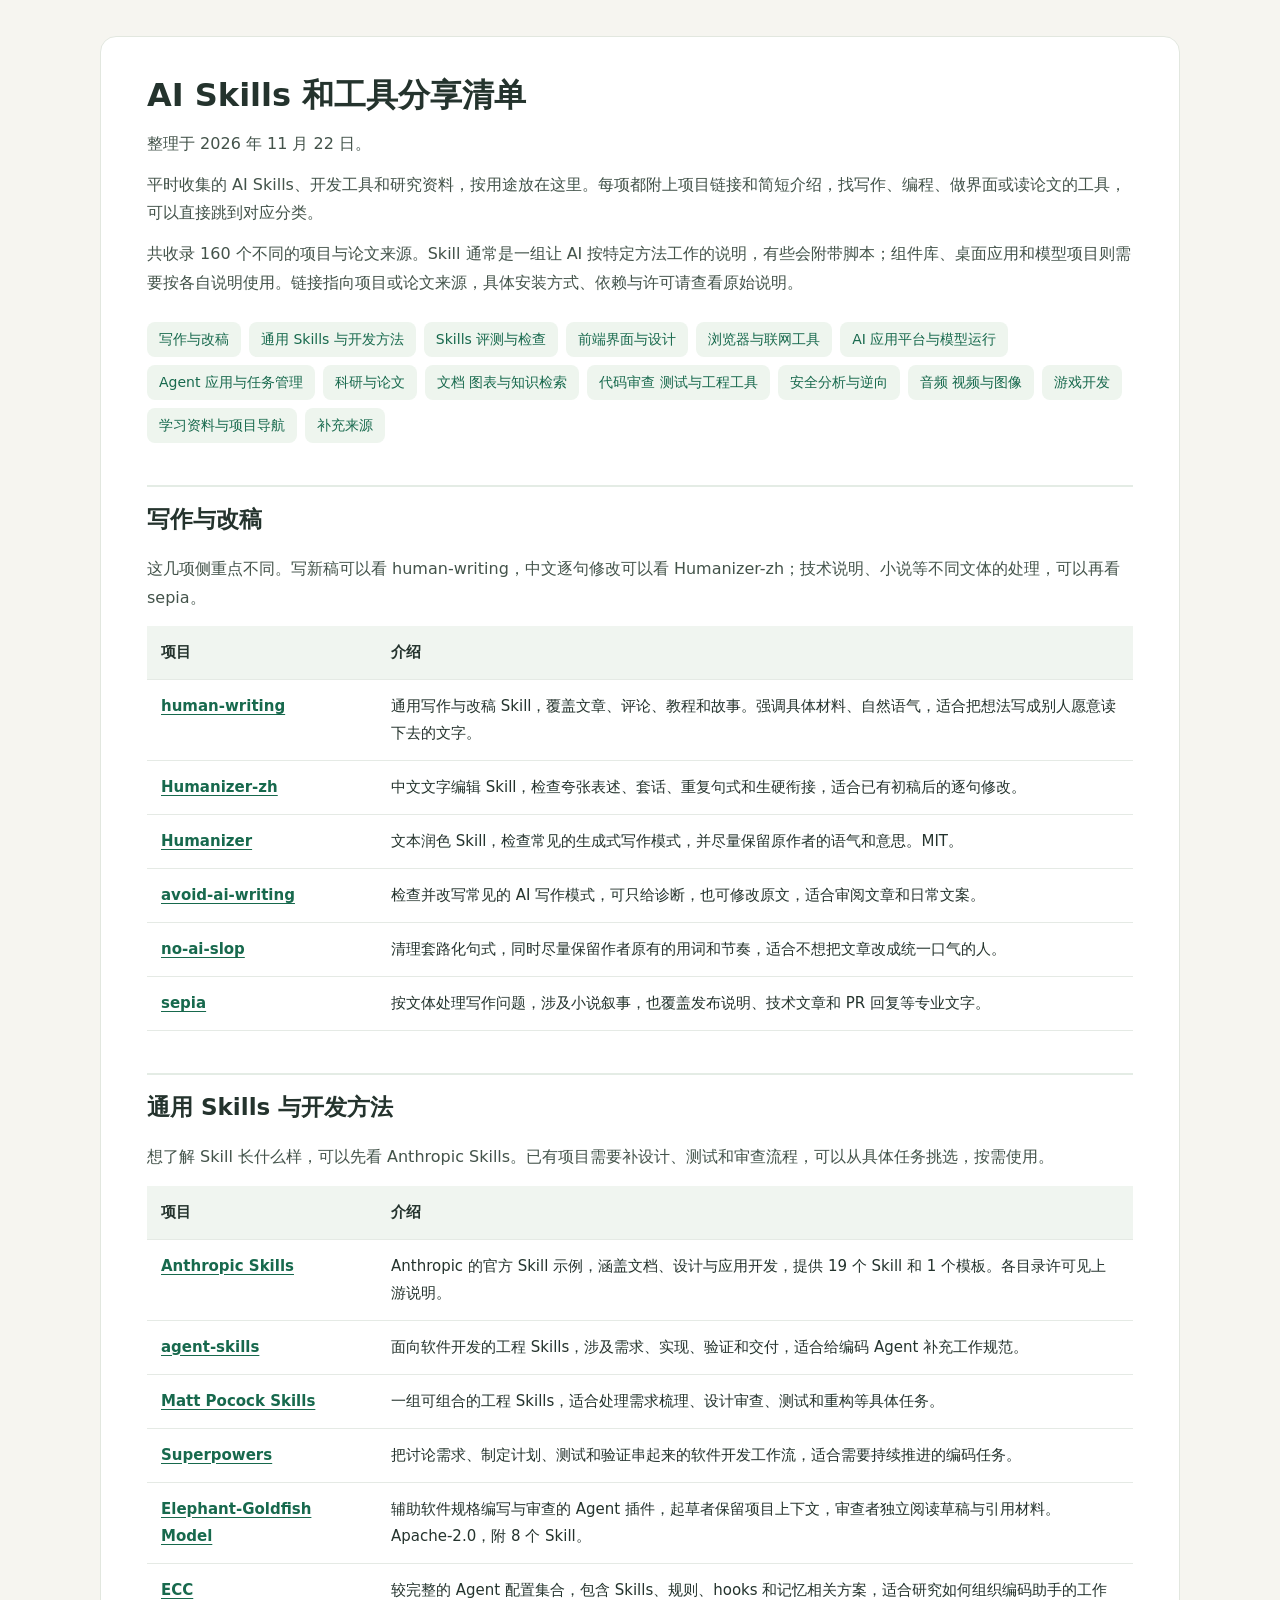
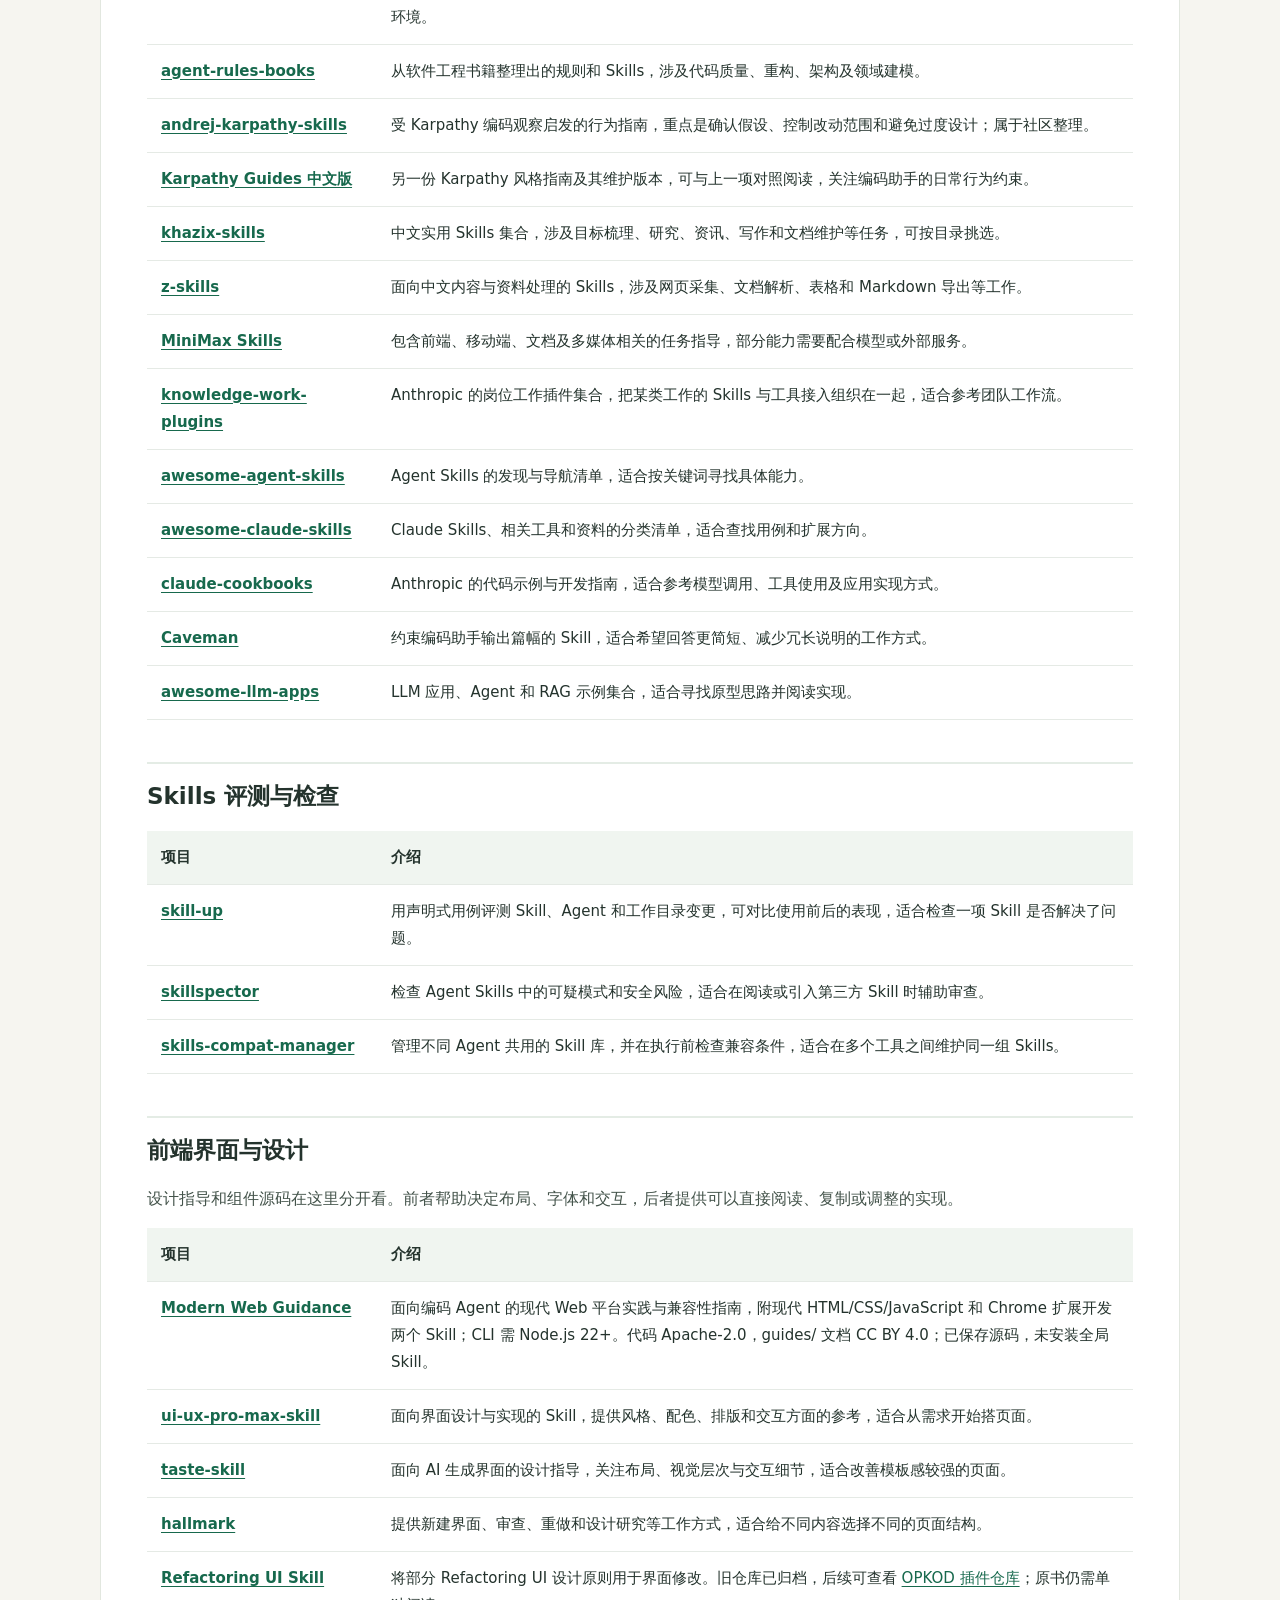
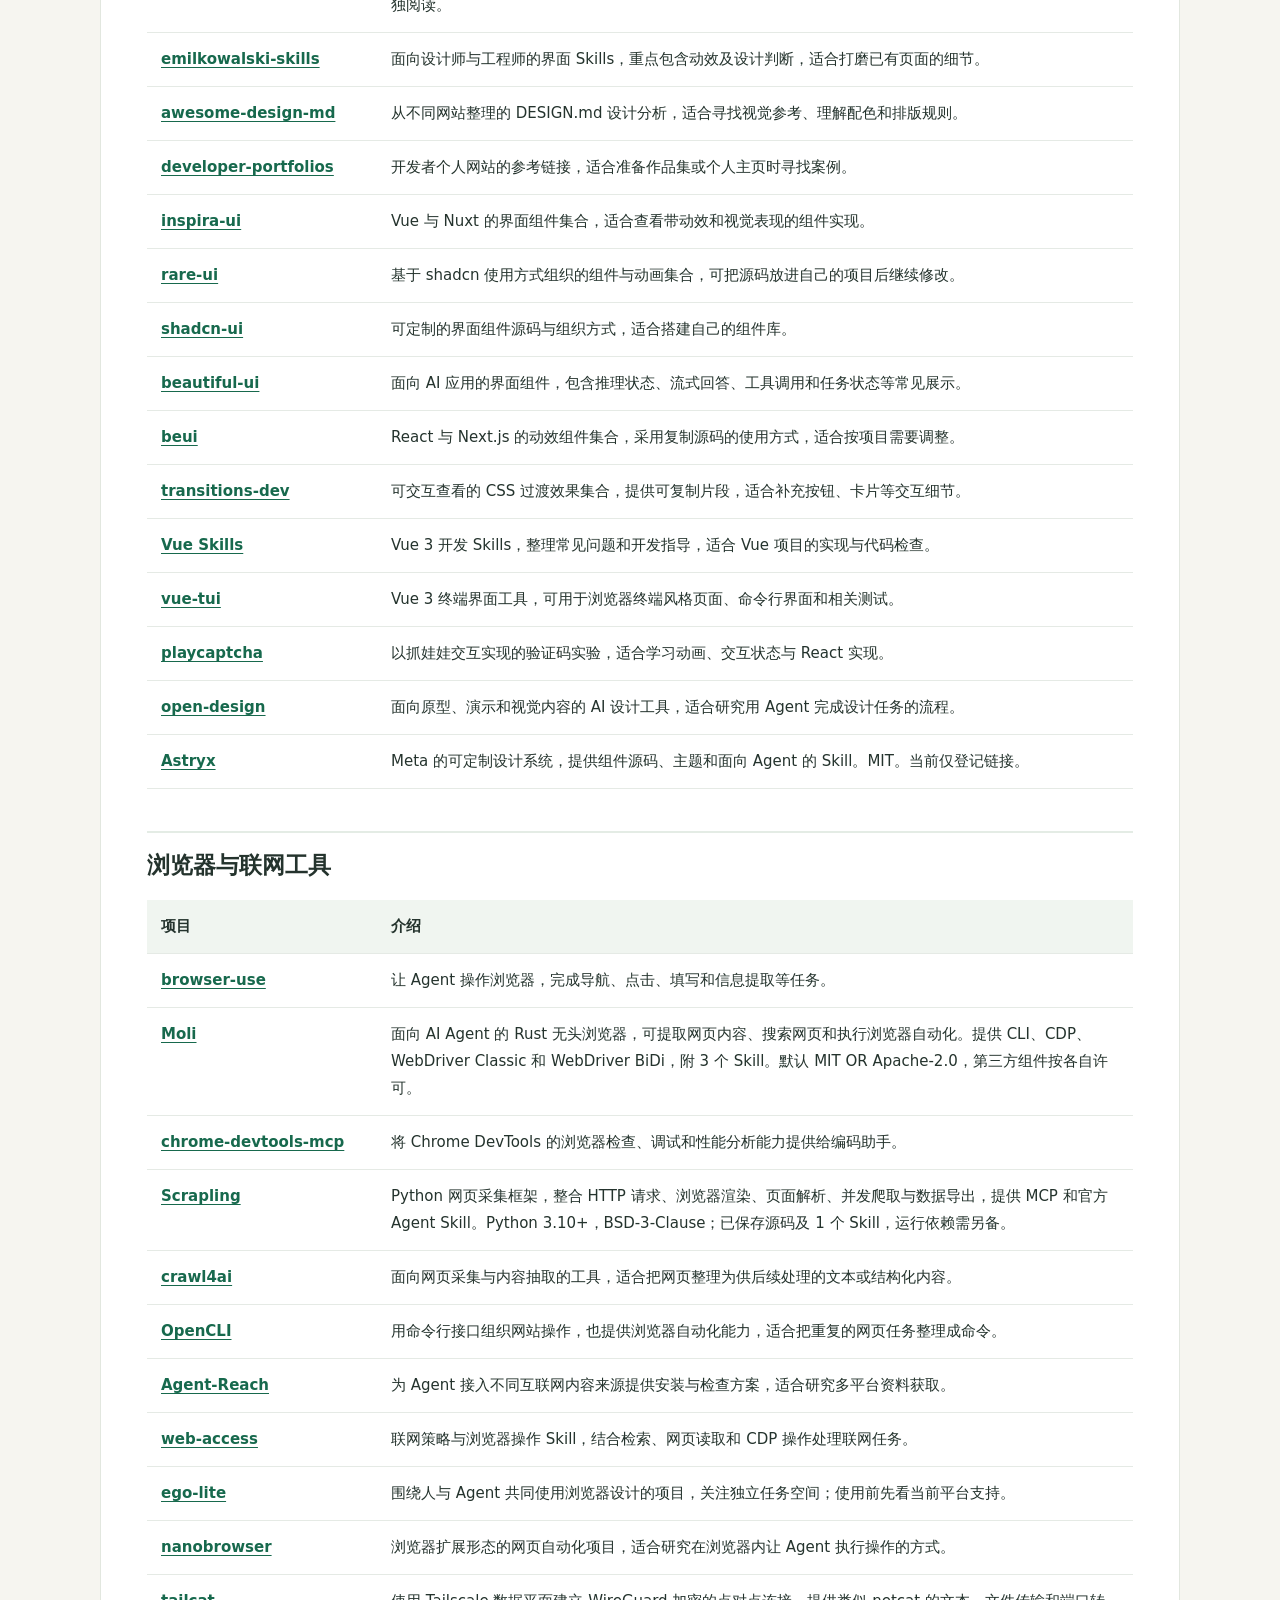
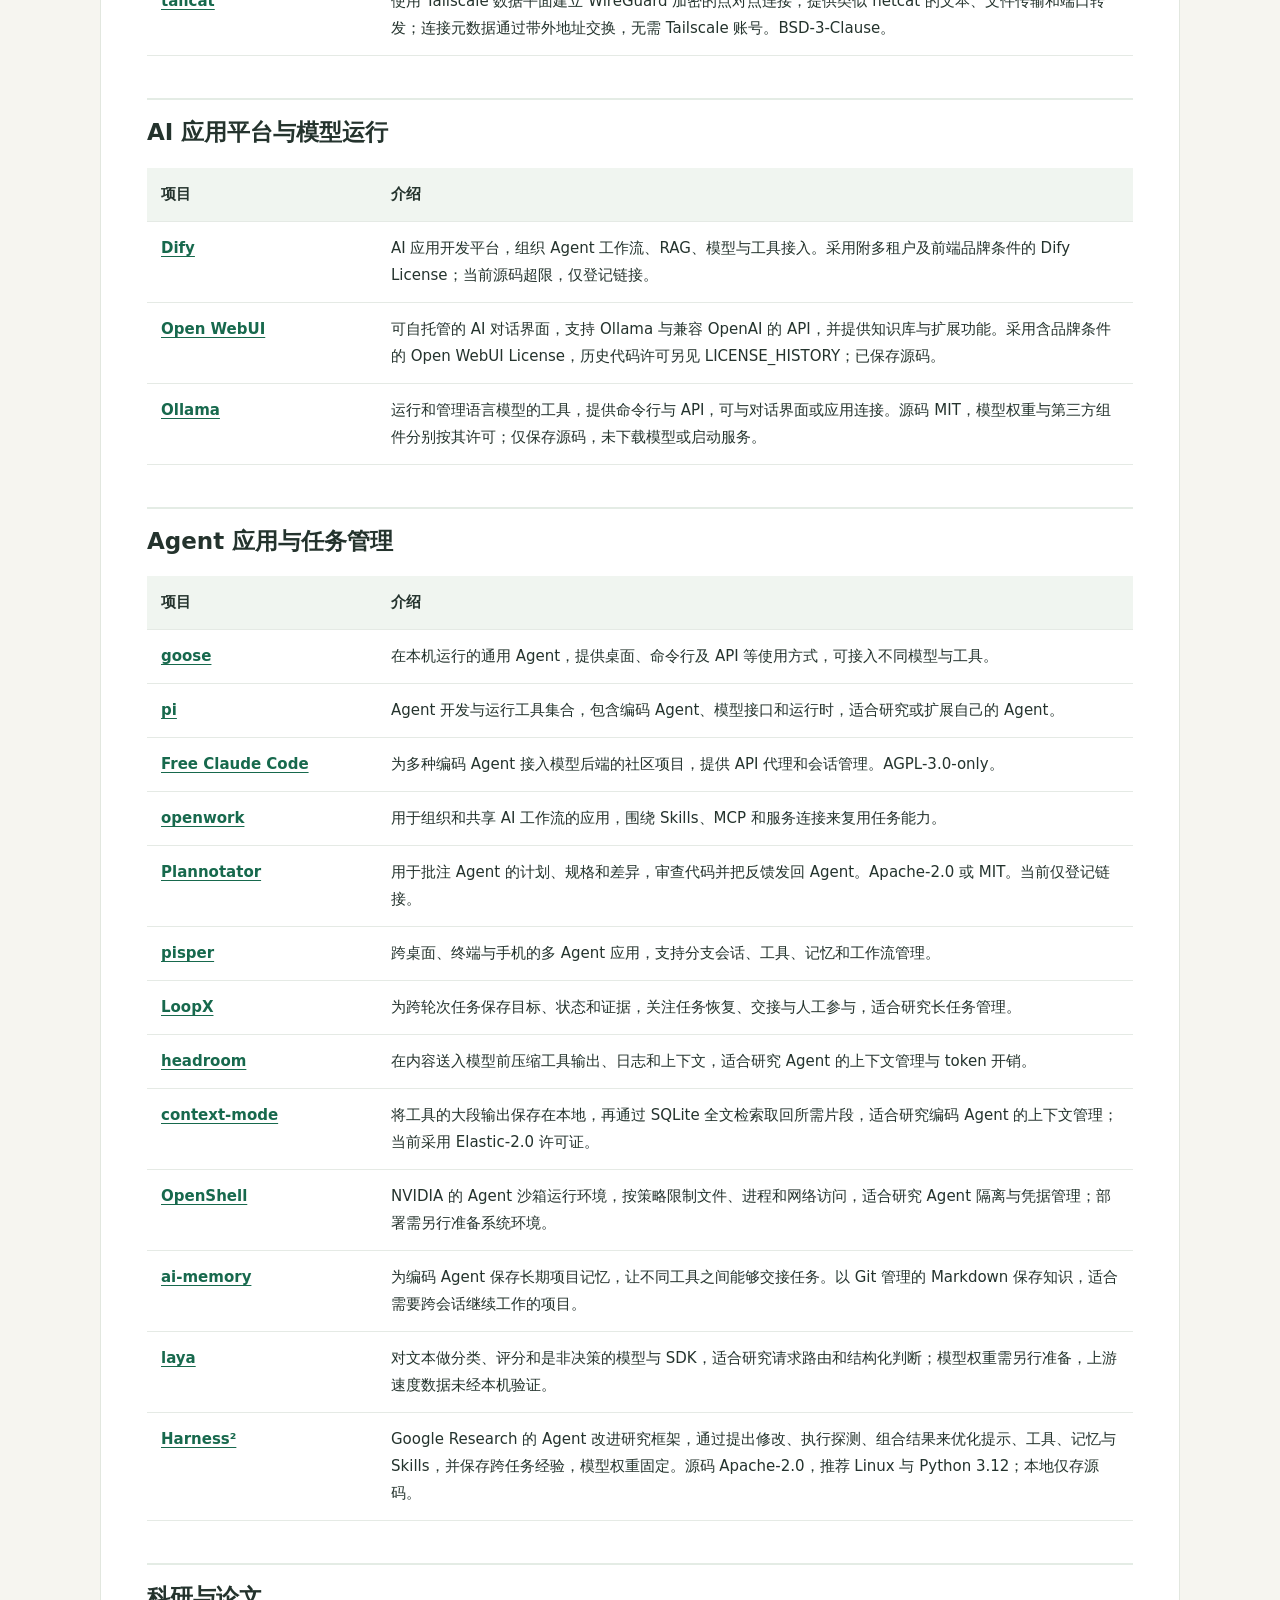
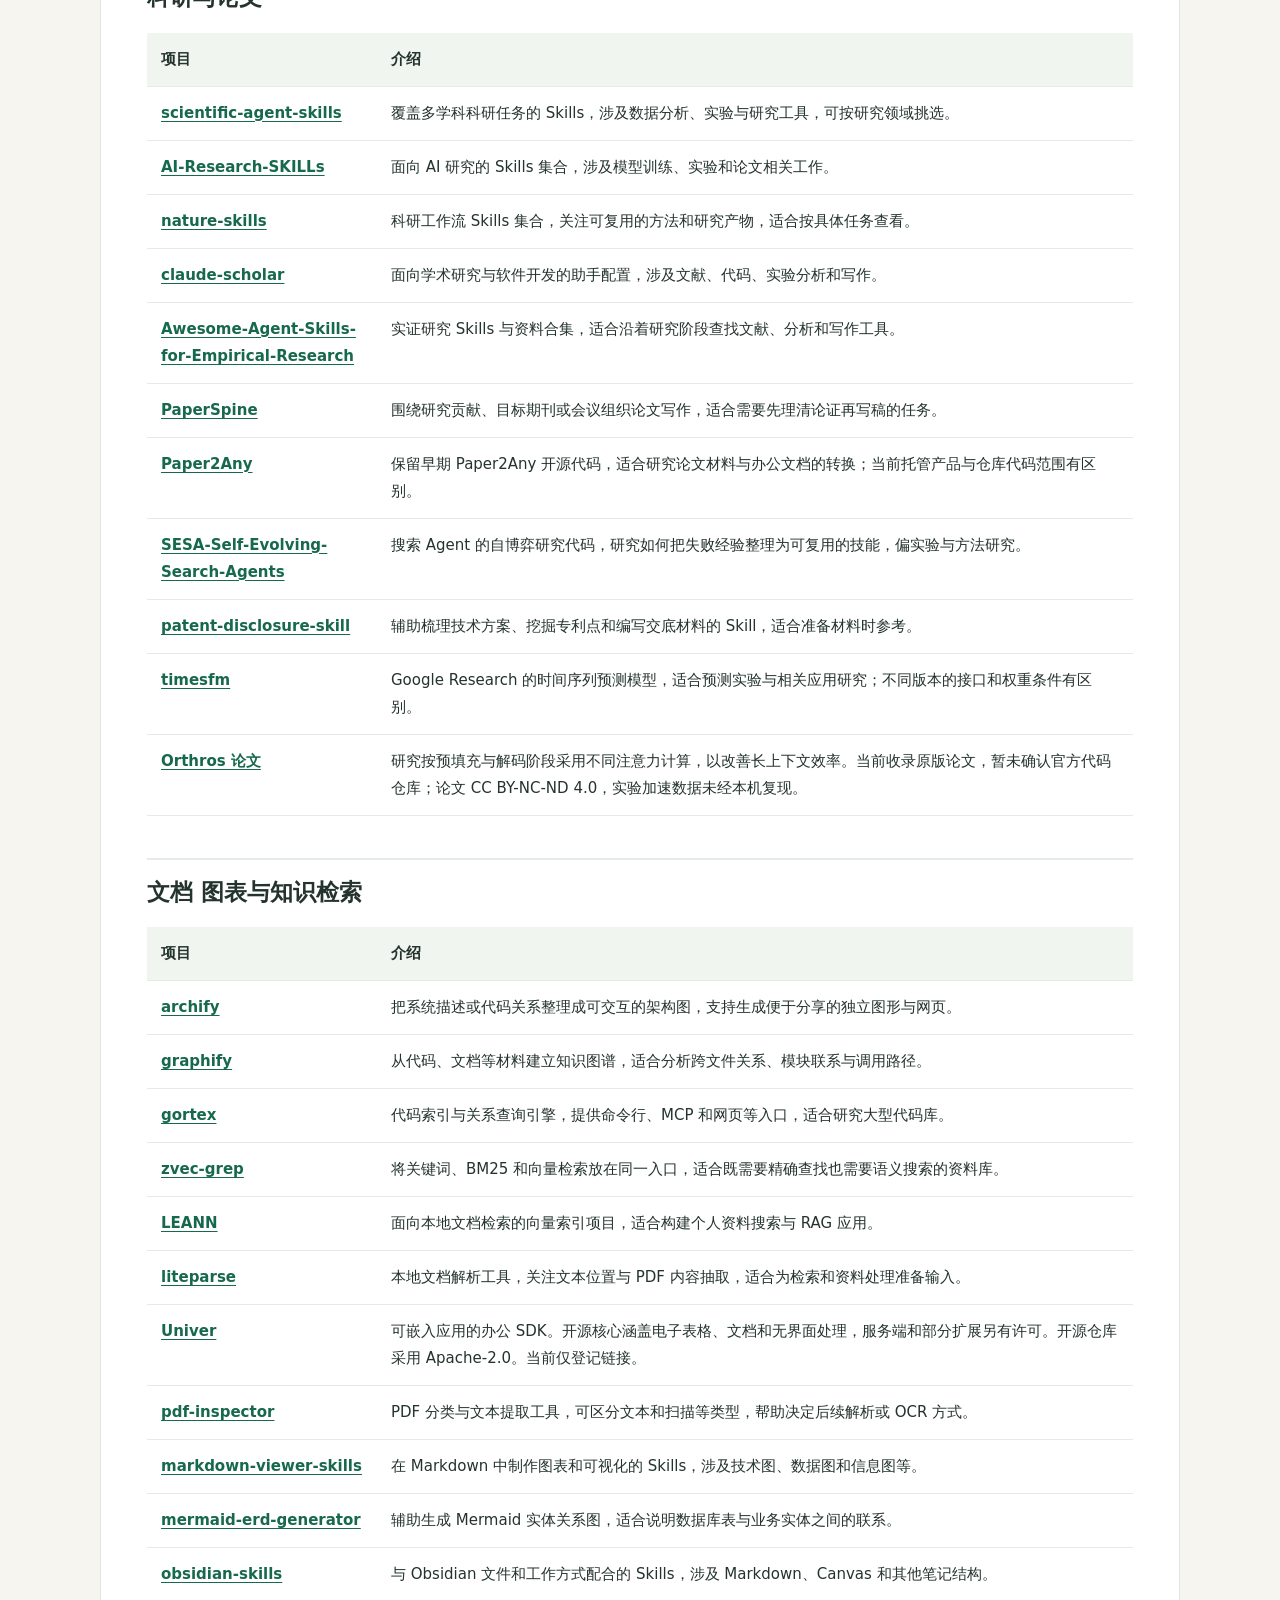
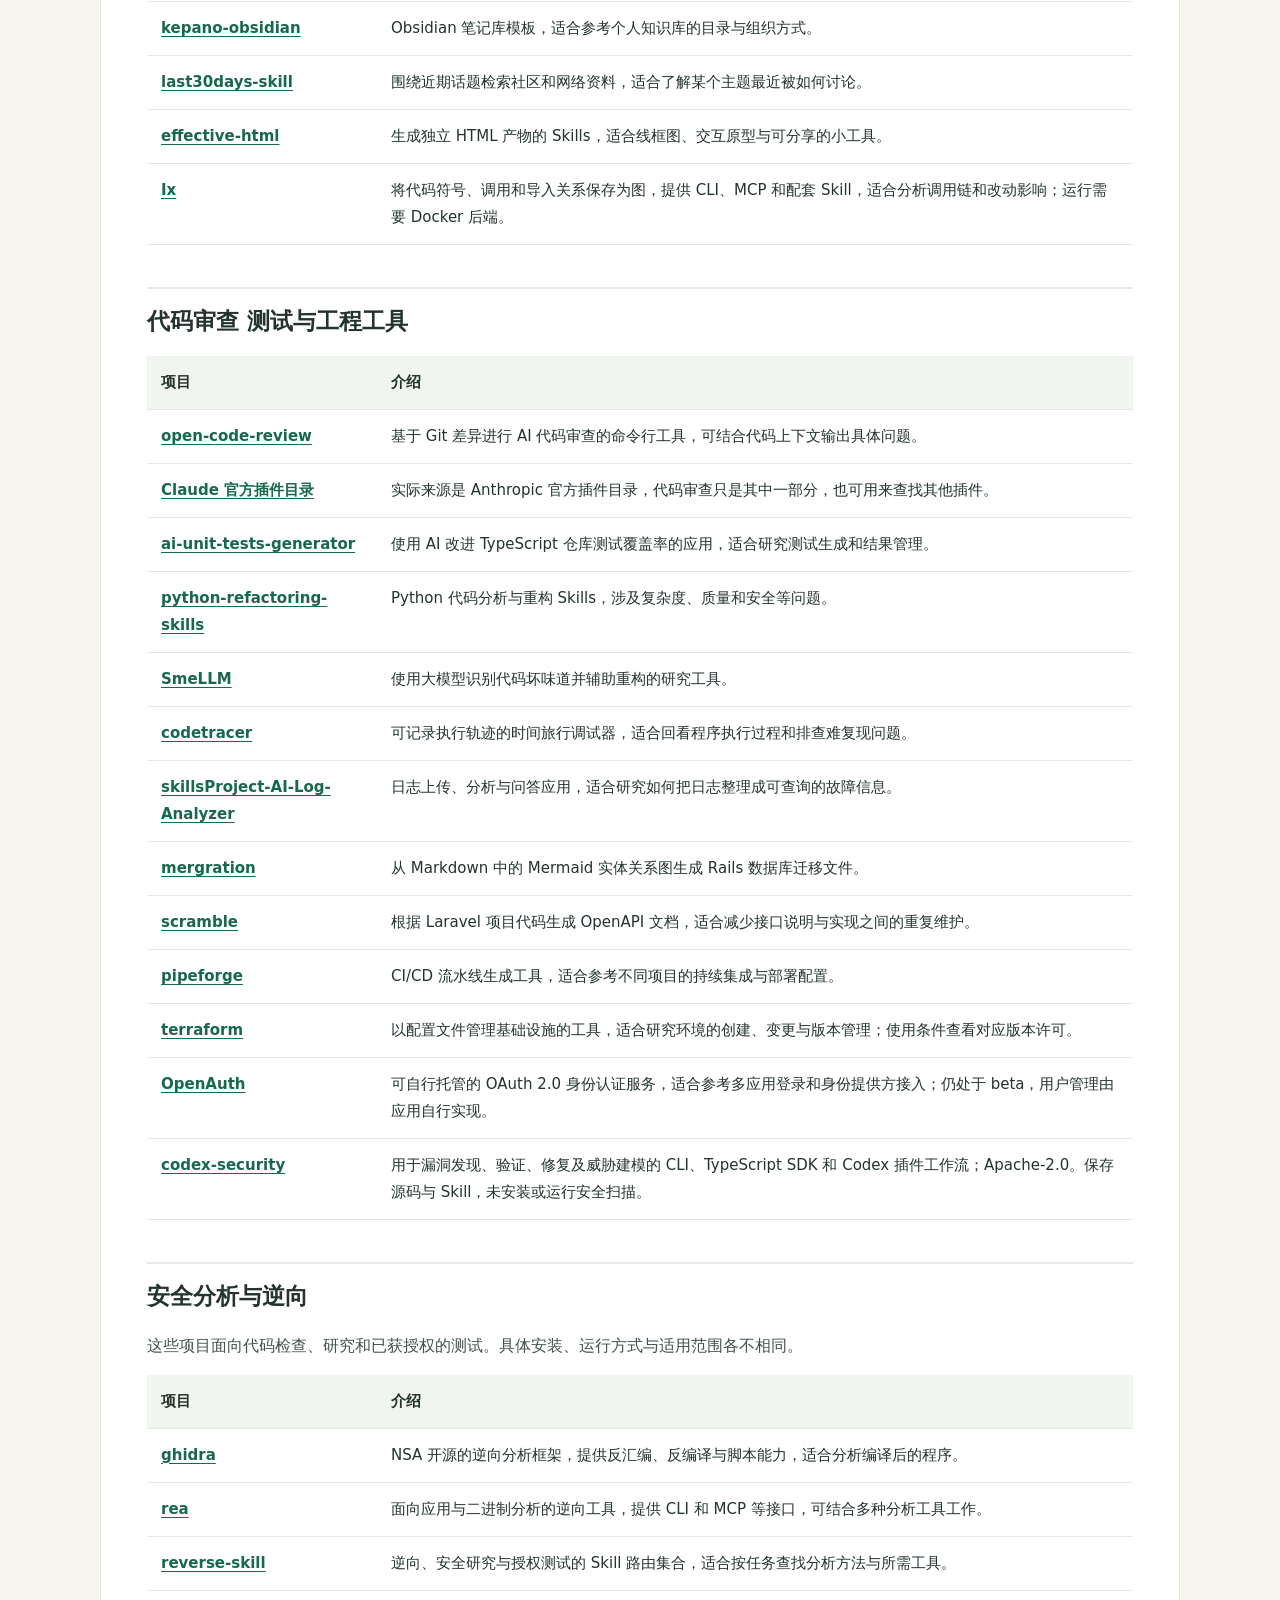
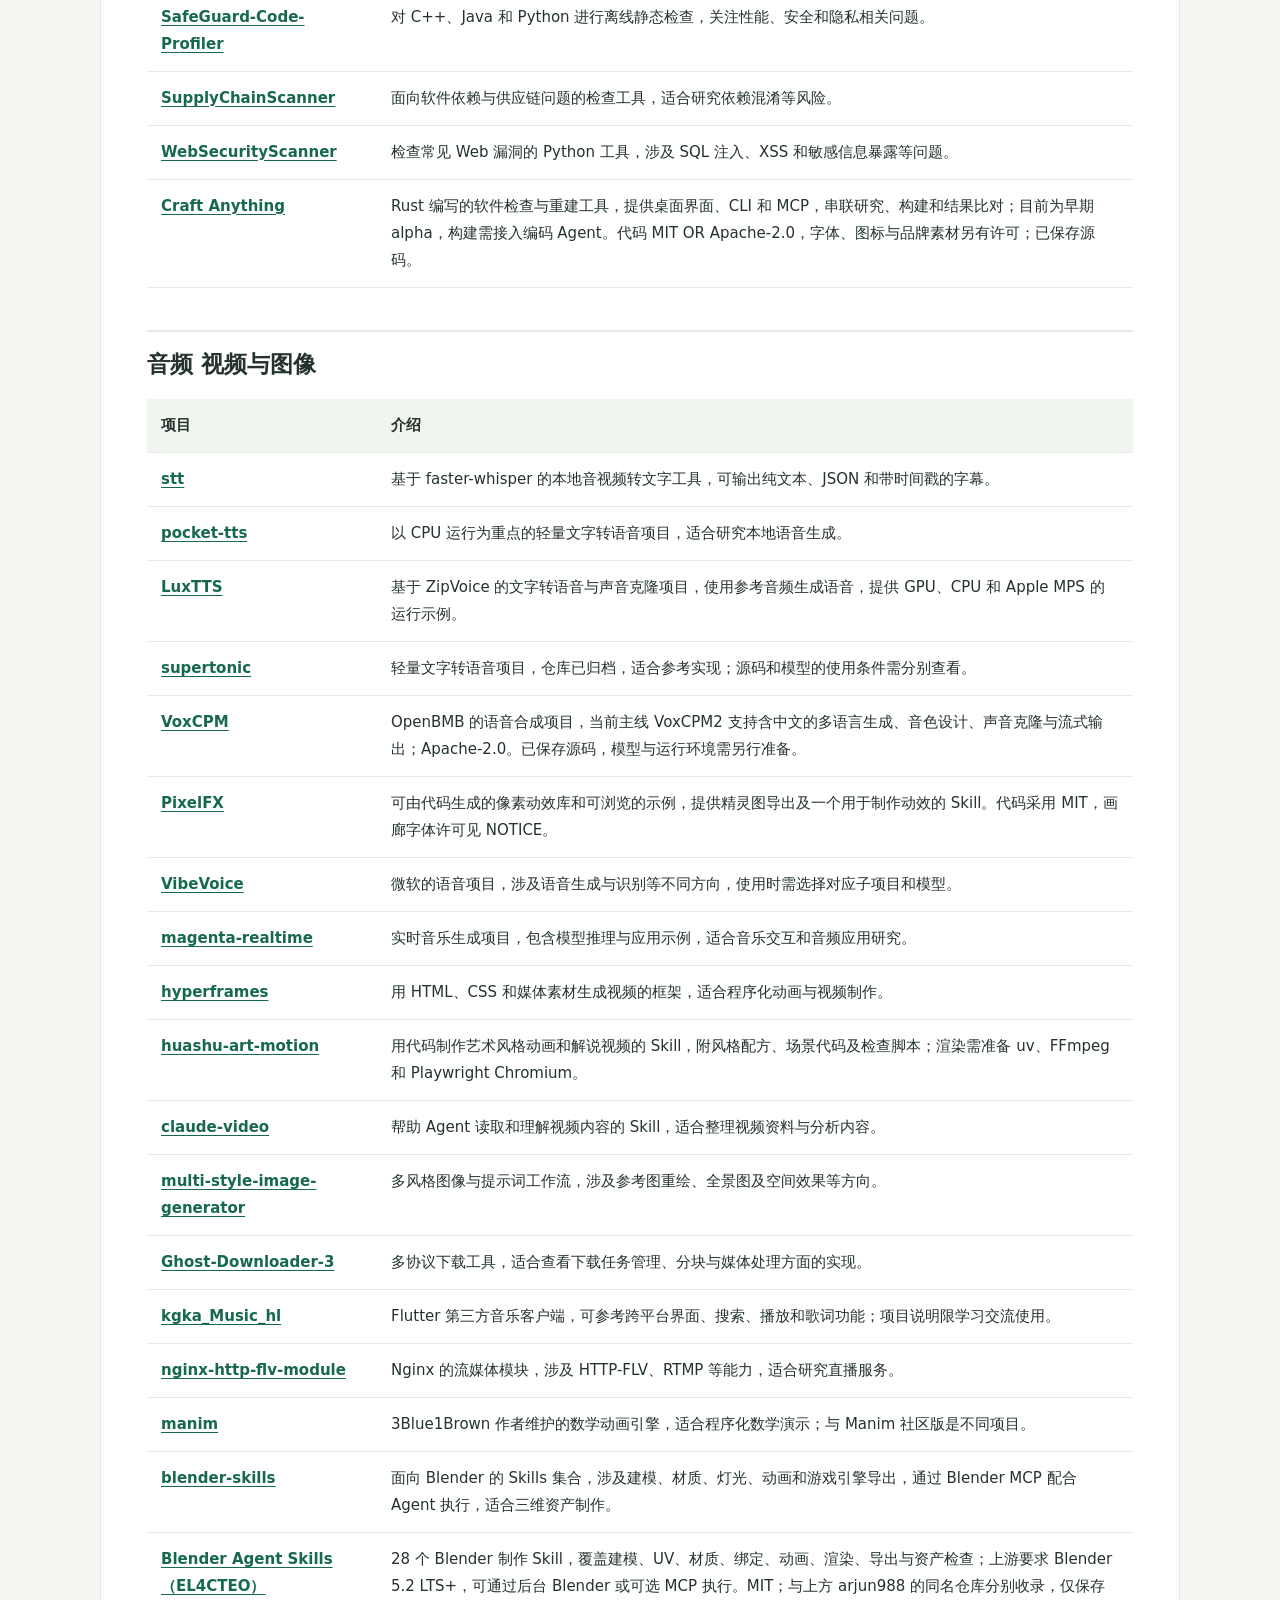
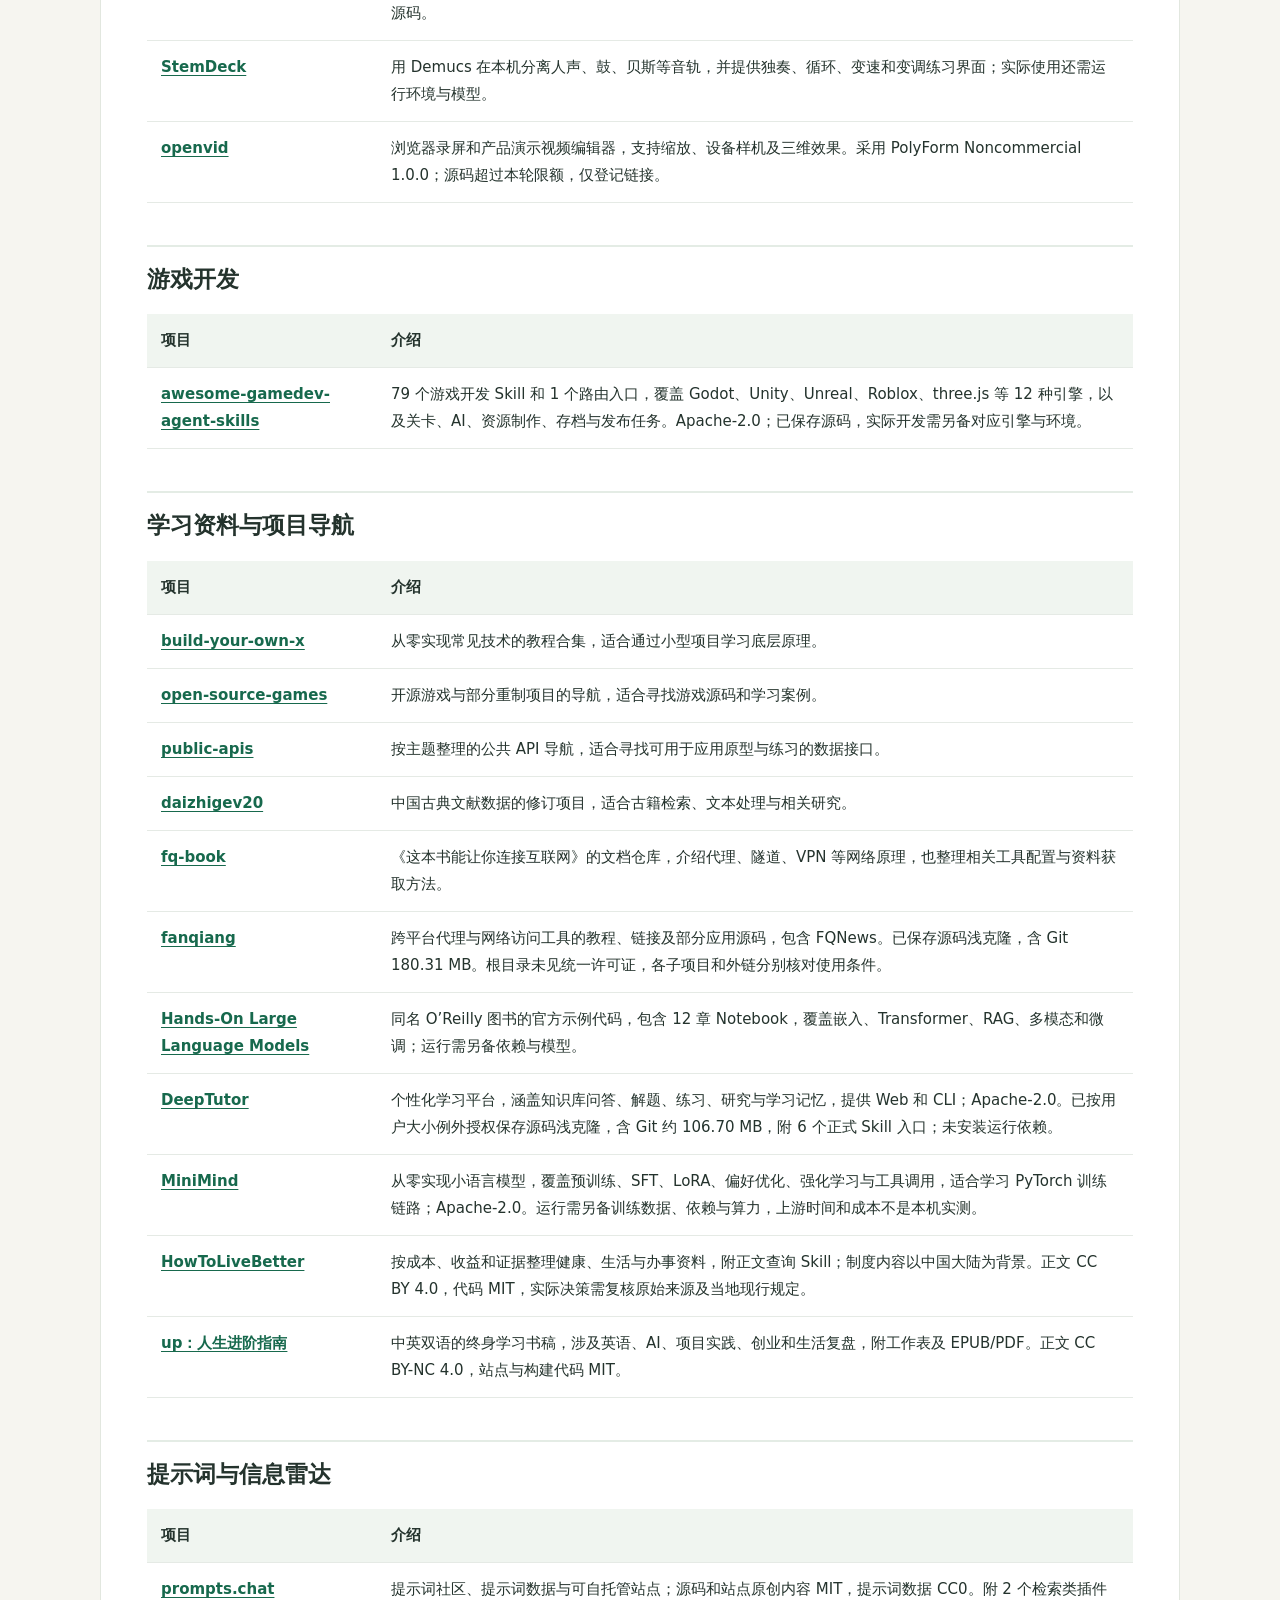
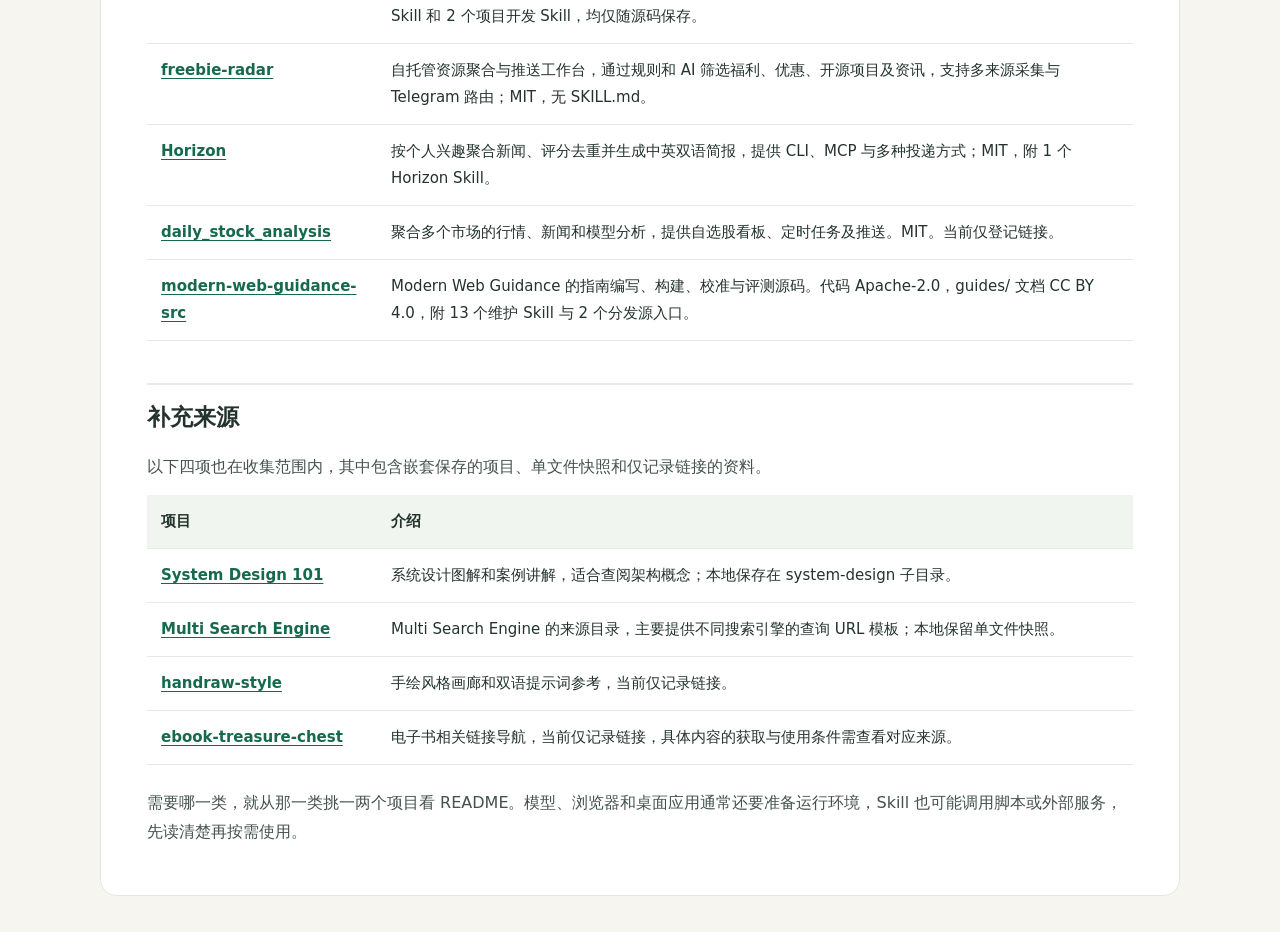
==== commit 62e1ec37: "docs: catalog November 17-22 repository batches and verification records" ====
--- a/docs/SHARE_GUIDE.html
+++ b/docs/SHARE_GUIDE.html
@@ -1,2 +1,2 @@
 <!doctype html>
-<html lang="zh-CN"><head><meta charset="utf-8"><meta name="viewport" content="width=device-width, initial-scale=1"><title>AI Skills 和工具分享清单</title><style>*{box-sizing:border-box}html{scroll-behavior:smooth}body{margin:0;background:#f6f5f0;color:#24332d;font:16px/1.8 system-ui,-apple-system,"Segoe UI","Microsoft YaHei",sans-serif}main{max-width:1080px;margin:36px auto;padding:36px 46px;background:#fff;border:1px solid #e2e7df;border-radius:16px}h1{font-size:32px;line-height:1.4;margin:0 0 12px}h2{font-size:23px;margin:42px 0 14px;padding-top:12px;border-top:2px solid #e4ece5;scroll-margin-top:20px}p{margin:12px 0;color:#43534a}a{color:#17694d;text-underline-offset:3px;overflow-wrap:anywhere}a:hover{color:#084a32}nav{display:flex;flex-wrap:wrap;gap:8px;margin:24px 0}nav a{font-size:14px;padding:5px 12px;background:#eef5ee;border-radius:8px;text-decoration:none}table{width:100%;border-collapse:collapse;margin:14px 0 24px;font-size:15px}th,td{text-align:left;vertical-align:top;border-bottom:1px solid #e5eae5;padding:13px 14px}th{background:#f0f5f0;font-weight:600}td:first-child{width:230px;font-weight:600}tbody tr:hover{background:#fafcf8}@media(max-width:680px){main{margin:0;padding:24px 18px;border:0;border-radius:0}h1{font-size:27px}h2{font-size:21px}table,tbody,tr,td{display:block;width:100%}thead{display:none}tr{padding:12px 0;border-bottom:1px solid #dce5dd}td{border:0;padding:3px 0}td:first-child{width:100%;font-size:16px}nav{gap:6px}nav a{font-size:13px}}@media print{body{background:#fff}main{margin:0;border:0;padding:0;max-width:none}nav{display:none}h2{break-after:avoid}tr{break-inside:avoid}a{color:#18573f}}</style></head><body><main><h1>AI Skills 和工具分享清单</h1><p>整理于 2026 年 11 月 15 日。</p><p>平时收集的 AI Skills、开发工具和研究资料，按用途放在这里。每项都附上项目链接和简短介绍，找写作、编程、做界面或读论文的工具，可以直接跳到对应分类。</p><p>共收录 143 个不同的项目与论文来源。Skill 通常是一组让 AI 按特定方法工作的说明，有些会附带脚本；组件库、桌面应用和模型项目则需要按各自说明使用。链接指向项目或论文来源，具体安装方式、依赖与许可请查看原始说明。</p><nav aria-label="Categories"><a href="#section-1">中文写作与改稿</a><a href="#section-2">通用 Skills 与开发方法</a><a href="#section-3">Skills 评测与检查</a><a href="#section-4">前端界面与设计</a><a href="#section-5">浏览器与联网工具</a><a href="#section-6">Agent 应用与任务管理</a><a href="#section-7">科研与论文</a><a href="#section-8">文档 图表与知识检索</a><a href="#section-9">代码审查 测试与工程工具</a><a href="#section-10">安全分析与逆向</a><a href="#section-11">音频 视频与图像</a><a href="#section-12">学习资料与项目导航</a><a href="#section-13">补充来源</a></nav><h2 id="section-1">中文写作与改稿</h2><p>这几项侧重点不同。写新稿可以看 human-writing，中文逐句修改可以看 Humanizer-zh；技术说明、小说等不同文体的处理，可以再看 sepia。</p><table><thead><tr><th>项目</th><th>介绍</th></tr></thead><tbody><tr><td><a href="https://github.com/KKKKhazix/human-writing">human-writing</a></td><td>通用中文写作与改稿 Skill，覆盖文章、评论、教程和故事。强调具体材料、自然语气，适合把想法写成别人愿意读下去的文字。</td></tr><tr><td><a href="https://github.com/op7418/Humanizer-zh">Humanizer-zh</a></td><td>中文文字编辑 Skill，检查夸张表述、套话、重复句式和生硬衔接，适合已有初稿后的逐句修改。</td></tr><tr><td><a href="https://github.com/conorbronsdon/avoid-ai-writing">avoid-ai-writing</a></td><td>检查并改写常见的 AI 写作模式，可只给诊断，也可修改原文，适合审阅文章和日常文案。</td></tr><tr><td><a href="https://github.com/petergyang/no-ai-slop">no-ai-slop</a></td><td>清理套路化句式，同时尽量保留作者原有的用词和节奏，适合不想把文章改成统一口气的人。</td></tr><tr><td><a href="https://github.com/Nanako0129/sepia">sepia</a></td><td>按文体处理写作问题，涉及小说叙事，也覆盖发布说明、技术文章和 PR 回复等专业文字。</td></tr></tbody></table><h2 id="section-2">通用 Skills 与开发方法</h2><p>想了解 Skill 长什么样，可以先看 Anthropic Skills。已有项目需要补设计、测试和审查流程，可以从具体任务挑选，按需使用。</p><table><thead><tr><th>项目</th><th>介绍</th></tr></thead><tbody><tr><td><a href="https://github.com/anthropics/skills">Anthropic Skills</a></td><td>Anthropic 的官方 Skill 示例，包含文档、设计及其他工作任务，可用来了解 Skill 的组织方式。</td></tr><tr><td><a href="https://github.com/addyosmani/agent-skills">agent-skills</a></td><td>面向软件开发的工程 Skills，涉及需求、实现、验证和交付，适合给编码 Agent 补充工作规范。</td></tr><tr><td><a href="https://github.com/mattpocock/skills">Matt Pocock Skills</a></td><td>一组可组合的工程 Skills，适合处理需求梳理、设计审查、测试和重构等具体任务。</td></tr><tr><td><a href="https://github.com/obra/superpowers">Superpowers</a></td><td>把讨论需求、制定计划、测试和验证串起来的软件开发工作流，适合需要持续推进的编码任务。</td></tr><tr><td><a href="https://github.com/affaan-m/ECC">ECC</a></td><td>较完整的 Agent 配置集合，包含 Skills、规则、hooks 和记忆相关方案，适合研究如何组织编码助手的工作环境。</td></tr><tr><td><a href="https://github.com/ciembor/agent-rules-books">agent-rules-books</a></td><td>从软件工程书籍整理出的规则和 Skills，涉及代码质量、重构、架构及领域建模。</td></tr><tr><td><a href="https://github.com/multica-ai/andrej-karpathy-skills">andrej-karpathy-skills</a></td><td>受 Karpathy 编码观察启发的行为指南，重点是确认假设、控制改动范围和避免过度设计；属于社区整理。</td></tr><tr><td><a href="https://github.com/vtroisWhite/andrej-karpathy-skills">Karpathy Guides 中文版</a></td><td>另一份 Karpathy 风格指南及其维护版本，可与上一项对照阅读，关注编码助手的日常行为约束。</td></tr><tr><td><a href="https://github.com/KKKKhazix/khazix-skills">khazix-skills</a></td><td>中文实用 Skills 集合，涉及目标梳理、研究、资讯、写作和文档维护等任务，可按目录挑选。</td></tr><tr><td><a href="https://github.com/tjxj/z-skills">z-skills</a></td><td>面向中文内容与资料处理的 Skills，涉及网页采集、文档解析、表格和 Markdown 导出等工作。</td></tr><tr><td><a href="https://github.com/MiniMax-AI/skills">MiniMax Skills</a></td><td>包含前端、移动端、文档及多媒体相关的任务指导，部分能力需要配合模型或外部服务。</td></tr><tr><td><a href="https://github.com/anthropics/knowledge-work-plugins">knowledge-work-plugins</a></td><td>Anthropic 的岗位工作插件集合，把某类工作的 Skills 与工具接入组织在一起，适合参考团队工作流。</td></tr><tr><td><a href="https://github.com/JackyST0/awesome-agent-skills">awesome-agent-skills</a></td><td>Agent Skills 的发现与导航清单，适合按关键词寻找具体能力。</td></tr><tr><td><a href="https://github.com/travisvn/awesome-claude-skills">awesome-claude-skills</a></td><td>Claude Skills、相关工具和资料的分类清单，适合查找用例和扩展方向。</td></tr><tr><td><a href="https://github.com/anthropics/claude-cookbooks">claude-cookbooks</a></td><td>Anthropic 的代码示例与开发指南，适合参考模型调用、工具使用及应用实现方式。</td></tr><tr><td><a href="https://github.com/JuliusBrussee/caveman">Caveman</a></td><td>约束编码助手输出篇幅的 Skill，适合希望回答更简短、减少冗长说明的工作方式。</td></tr><tr><td><a href="https://github.com/Shubhamsaboo/awesome-llm-apps">awesome-llm-apps</a></td><td>LLM 应用、Agent 和 RAG 示例集合，适合寻找原型思路并阅读实现。</td></tr></tbody></table><h2 id="section-3">Skills 评测与检查</h2><table><thead><tr><th>项目</th><th>介绍</th></tr></thead><tbody><tr><td><a href="https://github.com/alibaba/skill-up">skill-up</a></td><td>用声明式用例评测 Skill、Agent 和工作目录变更，可对比使用前后的表现，适合检查一项 Skill 是否解决了问题。</td></tr><tr><td><a href="https://github.com/NVIDIA/skillspector">skillspector</a></td><td>检查 Agent Skills 中的可疑模式和安全风险，适合在阅读或引入第三方 Skill 时辅助审查。</td></tr><tr><td><a href="https://github.com/hnaymyh123-henry/skills-compat-manager">skills-compat-manager</a></td><td>管理不同 Agent 共用的 Skill 库，并在执行前检查兼容条件，适合在多个工具之间维护同一组 Skills。</td></tr></tbody></table><h2 id="section-4">前端界面与设计</h2><p>设计指导和组件源码在这里分开看。前者帮助决定布局、字体和交互，后者提供可以直接阅读、复制或调整的实现。</p><table><thead><tr><th>项目</th><th>介绍</th></tr></thead><tbody><tr><td><a href="https://github.com/GoogleChrome/modern-web-guidance">Modern Web Guidance</a></td><td>面向编码 Agent 的现代 Web 平台实践与兼容性指南，附现代 HTML/CSS/JavaScript 和 Chrome 扩展开发两个 Skill；CLI 需 Node.js 22+。代码 Apache-2.0，guides/ 文档 CC BY 4.0；已保存源码，未安装全局 Skill。</td></tr><tr><td><a href="https://github.com/nextlevelbuilder/ui-ux-pro-max-skill">ui-ux-pro-max-skill</a></td><td>面向界面设计与实现的 Skill，提供风格、配色、排版和交互方面的参考，适合从需求开始搭页面。</td></tr><tr><td><a href="https://github.com/Leonxlnx/taste-skill">taste-skill</a></td><td>面向 AI 生成界面的设计指导，关注布局、视觉层次与交互细节，适合改善模板感较强的页面。</td></tr><tr><td><a href="https://github.com/Nutlope/hallmark">hallmark</a></td><td>提供新建界面、审查、重做和设计研究等工作方式，适合给不同内容选择不同的页面结构。</td></tr><tr><td><a href="https://github.com/opkod-france/claude-skill-refactoring-ui">Refactoring UI Skill</a></td><td>将部分 Refactoring UI 设计原则用于界面修改。旧仓库已归档，后续可查看 <a href="https://github.com/opkod-france/opkod-claude-code-plugins">OPKOD 插件仓库</a>；原书仍需单独阅读。</td></tr><tr><td><a href="https://github.com/emilkowalski/skills">emilkowalski-skills</a></td><td>面向设计师与工程师的界面 Skills，重点包含动效及设计判断，适合打磨已有页面的细节。</td></tr><tr><td><a href="https://github.com/VoltAgent/awesome-design-md">awesome-design-md</a></td><td>从不同网站整理的 DESIGN.md 设计分析，适合寻找视觉参考、理解配色和排版规则。</td></tr><tr><td><a href="https://github.com/emmabostian/developer-portfolios">developer-portfolios</a></td><td>开发者个人网站的参考链接，适合准备作品集或个人主页时寻找案例。</td></tr><tr><td><a href="https://github.com/rahulv-official/inspira-ui">inspira-ui</a></td><td>Vue 与 Nuxt 的界面组件集合，适合查看带动效和视觉表现的组件实现。</td></tr><tr><td><a href="https://github.com/swamimalode07/rare-ui">rare-ui</a></td><td>基于 shadcn 使用方式组织的组件与动画集合，可把源码放进自己的项目后继续修改。</td></tr><tr><td><a href="https://github.com/shadcn-ui/ui">shadcn-ui</a></td><td>可定制的界面组件源码与组织方式，适合搭建自己的组件库。</td></tr><tr><td><a href="https://github.com/slev12397/beautiful-ui">beautiful-ui</a></td><td>面向 AI 应用的界面组件，包含推理状态、流式回答、工具调用和任务状态等常见展示。</td></tr><tr><td><a href="https://github.com/starc007/ui-components">beui</a></td><td>React 与 Next.js 的动效组件集合，采用复制源码的使用方式，适合按项目需要调整。</td></tr><tr><td><a href="https://github.com/Jakubantalik/transitions.dev">transitions-dev</a></td><td>可交互查看的 CSS 过渡效果集合，提供可复制片段，适合补充按钮、卡片等交互细节。</td></tr><tr><td><a href="https://github.com/vuejs-ai/skills">Vue Skills</a></td><td>Vue 3 开发 Skills，整理常见问题和开发指导，适合 Vue 项目的实现与代码检查。</td></tr><tr><td><a href="https://github.com/Simon-He95/vue-tui">vue-tui</a></td><td>Vue 3 终端界面工具，可用于浏览器终端风格页面、命令行界面和相关测试。</td></tr><tr><td><a href="https://github.com/mortspace/playcaptcha">playcaptcha</a></td><td>以抓娃娃交互实现的验证码实验，适合学习动画、交互状态与 React 实现。</td></tr><tr><td><a href="https://github.com/nexu-io/open-design">open-design</a></td><td>面向原型、演示和视觉内容的 AI 设计工具，适合研究用 Agent 完成设计任务的流程。</td></tr></tbody></table><h2 id="section-5">浏览器与联网工具</h2><table><thead><tr><th>项目</th><th>介绍</th></tr></thead><tbody><tr><td><a href="https://github.com/browser-use/browser-use">browser-use</a></td><td>让 Agent 操作浏览器，完成导航、点击、填写和信息提取等任务。</td></tr><tr><td><a href="https://github.com/ChromeDevTools/chrome-devtools-mcp">chrome-devtools-mcp</a></td><td>将 Chrome DevTools 的浏览器检查、调试和性能分析能力提供给编码助手。</td></tr><tr><td><a href="https://github.com/unclecode/crawl4ai">crawl4ai</a></td><td>面向网页采集与内容抽取的工具，适合把网页整理为供后续处理的文本或结构化内容。</td></tr><tr><td><a href="https://github.com/jackwener/OpenCLI">OpenCLI</a></td><td>用命令行接口组织网站操作，也提供浏览器自动化能力，适合把重复的网页任务整理成命令。</td></tr><tr><td><a href="https://github.com/Panniantong/Agent-Reach">Agent-Reach</a></td><td>为 Agent 接入不同互联网内容来源提供安装与检查方案，适合研究多平台资料获取。</td></tr><tr><td><a href="https://github.com/eze-is/web-access">web-access</a></td><td>联网策略与浏览器操作 Skill，结合检索、网页读取和 CDP 操作处理联网任务。</td></tr><tr><td><a href="https://github.com/citrolabs/ego-lite">ego-lite</a></td><td>围绕人与 Agent 共同使用浏览器设计的项目，关注独立任务空间；使用前先看当前平台支持。</td></tr><tr><td><a href="https://github.com/nanobrowser/nanobrowser">nanobrowser</a></td><td>浏览器扩展形态的网页自动化项目，适合研究在浏览器内让 Agent 执行操作的方式。</td></tr><tr><td><a href="https://github.com/tailscale/tailcat">tailcat</a></td><td>使用 Tailscale 数据平面建立 WireGuard 加密的点对点连接，提供类似 netcat 的文本、文件传输和端口转发；连接元数据通过带外地址交换，无需 Tailscale 账号。BSD-3-Clause。</td></tr></tbody></table><h2 id="section-6">Agent 应用与任务管理</h2><table><thead><tr><th>项目</th><th>介绍</th></tr></thead><tbody><tr><td><a href="https://github.com/aaif-goose/goose">goose</a></td><td>在本机运行的通用 Agent，提供桌面、命令行及 API 等使用方式，可接入不同模型与工具。</td></tr><tr><td><a href="https://github.com/earendil-works/pi">pi</a></td><td>Agent 开发与运行工具集合，包含编码 Agent、模型接口和运行时，适合研究或扩展自己的 Agent。</td></tr><tr><td><a href="https://github.com/different-ai/openwork">openwork</a></td><td>用于组织和共享 AI 工作流的应用，围绕 Skills、MCP 和服务连接来复用任务能力。</td></tr><tr><td><a href="https://github.com/ling-kong-ran/pisper">pisper</a></td><td>跨桌面、终端与手机的多 Agent 应用，支持分支会话、工具、记忆和工作流管理。</td></tr><tr><td><a href="https://github.com/loopx-project/loopx">LoopX</a></td><td>为跨轮次任务保存目标、状态和证据，关注任务恢复、交接与人工参与，适合研究长任务管理。</td></tr><tr><td><a href="https://github.com/headroomlabs-ai/headroom">headroom</a></td><td>在内容送入模型前压缩工具输出、日志和上下文，适合研究 Agent 的上下文管理与 token 开销。</td></tr><tr><td><a href="https://github.com/mksglu/context-mode">context-mode</a></td><td>将工具的大段输出保存在本地，再通过 SQLite 全文检索取回所需片段，适合研究编码 Agent 的上下文管理；当前采用 Elastic-2.0 许可证。</td></tr><tr><td><a href="https://github.com/NVIDIA/OpenShell">OpenShell</a></td><td>NVIDIA 的 Agent 沙箱运行环境，按策略限制文件、进程和网络访问，适合研究 Agent 隔离与凭据管理；部署需另行准备系统环境。</td></tr><tr><td><a href="https://github.com/akitaonrails/ai-memory">ai-memory</a></td><td>为编码 Agent 保存长期项目记忆，让不同工具之间能够交接任务。以 Git 管理的 Markdown 保存知识，适合需要跨会话继续工作的项目。</td></tr><tr><td><a href="https://github.com/NandhaKishorM/laya">laya</a></td><td>对文本做分类、评分和是非决策的模型与 SDK，适合研究请求路由和结构化判断；模型权重需另行准备，上游速度数据未经本机验证。</td></tr><tr><td><a href="https://github.com/google-research/harness2">Harness²</a></td><td>Google Research 的 Agent 改进研究框架，通过提出修改、执行探测、组合结果来优化提示、工具、记忆与 Skills，并保存跨任务经验，模型权重固定。源码 Apache-2.0，推荐 Linux 与 Python 3.12；本地仅存源码。</td></tr></tbody></table><h2 id="section-7">科研与论文</h2><table><thead><tr><th>项目</th><th>介绍</th></tr></thead><tbody><tr><td><a href="https://github.com/K-Dense-AI/scientific-agent-skills">scientific-agent-skills</a></td><td>覆盖多学科科研任务的 Skills，涉及数据分析、实验与研究工具，可按研究领域挑选。</td></tr><tr><td><a href="https://github.com/Orchestra-Research/AI-Research-SKILLs">AI-Research-SKILLs</a></td><td>面向 AI 研究的 Skills 集合，涉及模型训练、实验和论文相关工作。</td></tr><tr><td><a href="https://github.com/Yuan1z0825/nature-skills">nature-skills</a></td><td>科研工作流 Skills 集合，关注可复用的方法和研究产物，适合按具体任务查看。</td></tr><tr><td><a href="https://github.com/Galaxy-Dawn/claude-scholar">claude-scholar</a></td><td>面向学术研究与软件开发的助手配置，涉及文献、代码、实验分析和写作。</td></tr><tr><td><a href="https://github.com/brycewang-stanford/Auto-Empirical-Research-Skills">Awesome-Agent-Skills-for-Empirical-Research</a></td><td>实证研究 Skills 与资料合集，适合沿着研究阶段查找文献、分析和写作工具。</td></tr><tr><td><a href="https://github.com/WUBING2023/PaperSpine">PaperSpine</a></td><td>围绕研究贡献、目标期刊或会议组织论文写作，适合需要先理清论证再写稿的任务。</td></tr><tr><td><a href="https://github.com/OpenDCAI/Paper2Any">Paper2Any</a></td><td>保留早期 Paper2Any 开源代码，适合研究论文材料与办公文档的转换；当前托管产品与仓库代码范围有区别。</td></tr><tr><td><a href="https://github.com/Zenghuang-Fu/SESA-Self-Evolving-Search-Agents">SESA-Self-Evolving-Search-Agents</a></td><td>搜索 Agent 的自博弈研究代码，研究如何把失败经验整理为可复用的技能，偏实验与方法研究。</td></tr><tr><td><a href="https://github.com/handsomestWei/patent-disclosure-skill">patent-disclosure-skill</a></td><td>辅助梳理技术方案、挖掘专利点和编写交底材料的 Skill，适合准备材料时参考。</td></tr><tr><td><a href="https://github.com/google-research/timesfm">timesfm</a></td><td>Google Research 的时间序列预测模型，适合预测实验与相关应用研究；不同版本的接口和权重条件有区别。</td></tr><tr><td><a href="https://arxiv.org/html/2610.13735">Orthros 论文</a></td><td>研究按预填充与解码阶段采用不同注意力计算，以改善长上下文效率。当前收录原版论文，暂未确认官方代码仓库；论文 CC BY-NC-ND 4.0，实验加速数据未经本机复现。</td></tr></tbody></table><h2 id="section-8">文档 图表与知识检索</h2><table><thead><tr><th>项目</th><th>介绍</th></tr></thead><tbody><tr><td><a href="https://github.com/tt-a1i/archify">archify</a></td><td>把系统描述或代码关系整理成可交互的架构图，支持生成便于分享的独立图形与网页。</td></tr><tr><td><a href="https://github.com/Graphify-Labs/graphify">graphify</a></td><td>从代码、文档等材料建立知识图谱，适合分析跨文件关系、模块联系与调用路径。</td></tr><tr><td><a href="https://github.com/zzet/gortex">gortex</a></td><td>代码索引与关系查询引擎，提供命令行、MCP 和网页等入口，适合研究大型代码库。</td></tr><tr><td><a href="https://github.com/zvec-ai/zvec-grep">zvec-grep</a></td><td>将关键词、BM25 和向量检索放在同一入口，适合既需要精确查找也需要语义搜索的资料库。</td></tr><tr><td><a href="https://github.com/StarTrail-org/LEANN">LEANN</a></td><td>面向本地文档检索的向量索引项目，适合构建个人资料搜索与 RAG 应用。</td></tr><tr><td><a href="https://github.com/run-llama/liteparse">liteparse</a></td><td>本地文档解析工具，关注文本位置与 PDF 内容抽取，适合为检索和资料处理准备输入。</td></tr><tr><td><a href="https://github.com/firecrawl/pdf-inspector">pdf-inspector</a></td><td>PDF 分类与文本提取工具，可区分文本和扫描等类型，帮助决定后续解析或 OCR 方式。</td></tr><tr><td><a href="https://github.com/markdown-viewer/skills">markdown-viewer-skills</a></td><td>在 Markdown 中制作图表和可视化的 Skills，涉及技术图、数据图和信息图等。</td></tr><tr><td><a href="https://github.com/nharsch/mermaid-erd-generator">mermaid-erd-generator</a></td><td>辅助生成 Mermaid 实体关系图，适合说明数据库表与业务实体之间的联系。</td></tr><tr><td><a href="https://github.com/kepano/obsidian-skills">obsidian-skills</a></td><td>与 Obsidian 文件和工作方式配合的 Skills，涉及 Markdown、Canvas 和其他笔记结构。</td></tr><tr><td><a href="https://github.com/kepano/kepano-obsidian">kepano-obsidian</a></td><td>Obsidian 笔记库模板，适合参考个人知识库的目录与组织方式。</td></tr><tr><td><a href="https://github.com/mvanhorn/last30days-skill">last30days-skill</a></td><td>围绕近期话题检索社区和网络资料，适合了解某个主题最近被如何讨论。</td></tr><tr><td><a href="https://github.com/plannotator/effective-html">effective-html</a></td><td>生成独立 HTML 产物的 Skills，适合线框图、交互原型与可分享的小工具。</td></tr><tr><td><a href="https://github.com/ix-infrastructure/Ix">Ix</a></td><td>将代码符号、调用和导入关系保存为图，提供 CLI、MCP 和配套 Skill，适合分析调用链和改动影响；运行需要 Docker 后端。</td></tr></tbody></table><h2 id="section-9">代码审查 测试与工程工具</h2><table><thead><tr><th>项目</th><th>介绍</th></tr></thead><tbody><tr><td><a href="https://github.com/alibaba/open-code-review">open-code-review</a></td><td>基于 Git 差异进行 AI 代码审查的命令行工具，可结合代码上下文输出具体问题。</td></tr><tr><td><a href="https://github.com/anthropics/claude-plugins-official">Claude 官方插件目录</a></td><td>实际来源是 Anthropic 官方插件目录，代码审查只是其中一部分，也可用来查找其他插件。</td></tr><tr><td><a href="https://github.com/gustavolopess/ai-unit-tests-generator">ai-unit-tests-generator</a></td><td>使用 AI 改进 TypeScript 仓库测试覆盖率的应用，适合研究测试生成和结果管理。</td></tr><tr><td><a href="https://github.com/l-mb/python-refactoring-skills">python-refactoring-skills</a></td><td>Python 代码分析与重构 Skills，涉及复杂度、质量和安全等问题。</td></tr><tr><td><a href="https://github.com/refactoring-assistant/SmeLLM">SmeLLM</a></td><td>使用大模型识别代码坏味道并辅助重构的研究工具。</td></tr><tr><td><a href="https://github.com/metacraft-labs/codetracer">codetracer</a></td><td>可记录执行轨迹的时间旅行调试器，适合回看程序执行过程和排查难复现问题。</td></tr><tr><td><a href="https://github.com/sahanaydn/skillsProject-AI-Log-Analyzer">skillsProject-AI-Log-Analyzer</a></td><td>日志上传、分析与问答应用，适合研究如何把日志整理成可查询的故障信息。</td></tr><tr><td><a href="https://github.com/38tter/mergration">mergration</a></td><td>从 Markdown 中的 Mermaid 实体关系图生成 Rails 数据库迁移文件。</td></tr><tr><td><a href="https://github.com/dedoc/scramble">scramble</a></td><td>根据 Laravel 项目代码生成 OpenAPI 文档，适合减少接口说明与实现之间的重复维护。</td></tr><tr><td><a href="https://github.com/Sheraz-k/pipeforge">pipeforge</a></td><td>CI/CD 流水线生成工具，适合参考不同项目的持续集成与部署配置。</td></tr><tr><td><a href="https://github.com/hashicorp/terraform">terraform</a></td><td>以配置文件管理基础设施的工具，适合研究环境的创建、变更与版本管理；使用条件查看对应版本许可。</td></tr><tr><td><a href="https://github.com/anomalyco/openauth">OpenAuth</a></td><td>可自行托管的 OAuth 2.0 身份认证服务，适合参考多应用登录和身份提供方接入；仍处于 beta，用户管理由应用自行实现。</td></tr><tr><td><a href="https://github.com/openai/codex-security">codex-security</a></td><td>用于漏洞发现、验证、修复及威胁建模的 CLI、TypeScript SDK 和 Codex 插件工作流；Apache-2.0。保存源码与 Skill，未安装或运行安全扫描。</td></tr></tbody></table><h2 id="section-10">安全分析与逆向</h2><p>这些项目面向代码检查、研究和已获授权的测试。具体安装、运行方式与适用范围各不相同。</p><table><thead><tr><th>项目</th><th>介绍</th></tr></thead><tbody><tr><td><a href="https://github.com/NationalSecurityAgency/ghidra">ghidra</a></td><td>NSA 开源的逆向分析框架，提供反汇编、反编译与脚本能力，适合分析编译后的程序。</td></tr><tr><td><a href="https://github.com/morluto/rea">rea</a></td><td>面向应用与二进制分析的逆向工具，提供 CLI 和 MCP 等接口，可结合多种分析工具工作。</td></tr><tr><td><a href="https://github.com/zhaoxuya520/reverse-skill">reverse-skill</a></td><td>逆向、安全研究与授权测试的 Skill 路由集合，适合按任务查找分析方法与所需工具。</td></tr><tr><td><a href="https://github.com/hamed-kuheil/SafeGuard-Code-Profiler">SafeGuard-Code-Profiler</a></td><td>对 C++、Java 和 Python 进行离线静态检查，关注性能、安全和隐私相关问题。</td></tr><tr><td><a href="https://github.com/benjiamin911/SupplyChainScanner">SupplyChainScanner</a></td><td>面向软件依赖与供应链问题的检查工具，适合研究依赖混淆等风险。</td></tr><tr><td><a href="https://github.com/Defensive-Alliance/WebSecurityScanner">WebSecurityScanner</a></td><td>检查常见 Web 漏洞的 Python 工具，涉及 SQL 注入、XSS 和敏感信息暴露等问题。</td></tr></tbody></table><h2 id="section-11">音频 视频与图像</h2><table><thead><tr><th>项目</th><th>介绍</th></tr></thead><tbody><tr><td><a href="https://github.com/jianchang512/stt">stt</a></td><td>基于 faster-whisper 的本地音视频转文字工具，可输出纯文本、JSON 和带时间戳的字幕。</td></tr><tr><td><a href="https://github.com/kyutai-labs/pocket-tts">pocket-tts</a></td><td>以 CPU 运行为重点的轻量文字转语音项目，适合研究本地语音生成。</td></tr><tr><td><a href="https://github.com/ysharma3501/LuxTTS">LuxTTS</a></td><td>基于 ZipVoice 的文字转语音与声音克隆项目，使用参考音频生成语音，提供 GPU、CPU 和 Apple MPS 的运行示例。</td></tr><tr><td><a href="https://github.com/supertone-oss-archive/supertonic">supertonic</a></td><td>轻量文字转语音项目，仓库已归档，适合参考实现；源码和模型的使用条件需分别查看。</td></tr><tr><td><a href="https://github.com/OpenBMB/VoxCPM">VoxCPM</a></td><td>OpenBMB 的语音合成项目，当前主线 VoxCPM2 支持含中文的多语言生成、音色设计、声音克隆与流式输出；Apache-2.0。已保存源码，模型与运行环境需另行准备。</td></tr><tr><td><a href="https://github.com/microsoft/VibeVoice">VibeVoice</a></td><td>微软的语音项目，涉及语音生成与识别等不同方向，使用时需选择对应子项目和模型。</td></tr><tr><td><a href="https://github.com/magenta/magenta-realtime">magenta-realtime</a></td><td>实时音乐生成项目，包含模型推理与应用示例，适合音乐交互和音频应用研究。</td></tr><tr><td><a href="https://github.com/heygen-com/hyperframes">hyperframes</a></td><td>用 HTML、CSS 和媒体素材生成视频的框架，适合程序化动画与视频制作。</td></tr><tr><td><a href="https://github.com/alchaincyf/huashu-art-motion">huashu-art-motion</a></td><td>用代码制作艺术风格动画和解说视频的 Skill，附风格配方、场景代码及检查脚本；渲染需准备 uv、FFmpeg 和 Playwright Chromium。</td></tr><tr><td><a href="https://github.com/bradautomates/claude-video">claude-video</a></td><td>帮助 Agent 读取和理解视频内容的 Skill，适合整理视频资料与分析内容。</td></tr><tr><td><a href="https://github.com/shengjidaguai-china/multi-style-image-generator">multi-style-image-generator</a></td><td>多风格图像与提示词工作流，涉及参考图重绘、全景图及空间效果等方向。</td></tr><tr><td><a href="https://github.com/XiaoYouChR/Ghost-Downloader-3">Ghost-Downloader-3</a></td><td>多协议下载工具，适合查看下载任务管理、分块与媒体处理方面的实现。</td></tr><tr><td><a href="https://github.com/umr-xiaomai/kgka_Music_hl">kgka_Music_hl</a></td><td>Flutter 第三方音乐客户端，可参考跨平台界面、搜索、播放和歌词功能；项目说明限学习交流使用。</td></tr><tr><td><a href="https://github.com/winshining/nginx-http-flv-module">nginx-http-flv-module</a></td><td>Nginx 的流媒体模块，涉及 HTTP-FLV、RTMP 等能力，适合研究直播服务。</td></tr><tr><td><a href="https://github.com/3b1b/manim">manim</a></td><td>3Blue1Brown 作者维护的数学动画引擎，适合程序化数学演示；与 Manim 社区版是不同项目。</td></tr><tr><td><a href="https://github.com/arjun988/blender-skills">blender-skills</a></td><td>面向 Blender 的 Skills 集合，涉及建模、材质、灯光、动画和游戏引擎导出，通过 Blender MCP 配合 Agent 执行，适合三维资产制作。</td></tr><tr><td><a href="https://github.com/stemdeckapp/stemdeck">StemDeck</a></td><td>用 Demucs 在本机分离人声、鼓、贝斯等音轨，并提供独奏、循环、变速和变调练习界面；实际使用还需运行环境与模型。</td></tr><tr><td><a href="https://github.com/CristianOlivera1/openvid">openvid</a></td><td>浏览器录屏和产品演示视频编辑器，支持缩放、设备样机及三维效果。采用 PolyForm Noncommercial 1.0.0；源码超过本轮限额，仅登记链接。</td></tr></tbody></table><h2 id="section-12">学习资料与项目导航</h2><table><thead><tr><th>项目</th><th>介绍</th></tr></thead><tbody><tr><td><a href="https://github.com/codecrafters-io/build-your-own-x">build-your-own-x</a></td><td>从零实现常见技术的教程合集，适合通过小型项目学习底层原理。</td></tr><tr><td><a href="https://github.com/bobeff/open-source-games">open-source-games</a></td><td>开源游戏与部分重制项目的导航，适合寻找游戏源码和学习案例。</td></tr><tr><td><a href="https://github.com/public-apis/public-apis">public-apis</a></td><td>按主题整理的公共 API 导航，适合寻找可用于应用原型与练习的数据接口。</td></tr><tr><td><a href="https://github.com/daizhige-org/daizhigev20">daizhigev20</a></td><td>中国古典文献数据的修订项目，适合古籍检索、文本处理与相关研究。</td></tr><tr><td><a href="https://github.com/hoochanlon/fq-book">fq-book</a></td><td>《这本书能让你连接互联网》的文档仓库，介绍代理、隧道、VPN 等网络原理，也整理相关工具配置与资料获取方法。</td></tr><tr><td><a href="https://github.com/HandsOnLLM/Hands-On-Large-Language-Models">Hands-On Large Language Models</a></td><td>同名 O’Reilly 图书的官方示例代码，包含 12 章 Notebook，覆盖嵌入、Transformer、RAG、多模态和微调；运行需另备依赖与模型。</td></tr><tr><td><a href="https://github.com/HKUDS/DeepTutor">DeepTutor</a></td><td>个性化学习平台，涵盖知识库问答、解题、练习、研究与学习记忆，提供 Web 和 CLI；Apache-2.0。已按用户大小例外授权保存源码浅克隆，含 Git 约 106.70 MB，附 6 个正式 Skill 入口；未安装运行依赖。</td></tr><tr><td><a href="https://github.com/jingyaogong/minimind">MiniMind</a></td><td>从零实现小语言模型，覆盖预训练、SFT、LoRA、偏好优化、强化学习与工具调用，适合学习 PyTorch 训练链路；Apache-2.0。运行需另备训练数据、依赖与算力，上游时间和成本不是本机实测。</td></tr><tr><td><a href="https://github.com/eternity4719/HowToLiveBetter">HowToLiveBetter</a></td><td>按成本、收益和证据整理健康、生活与办事资料，附正文查询 Skill；制度内容以中国大陆为背景。正文 CC BY 4.0，代码 MIT，实际决策需复核原始来源及当地现行规定。</td></tr><tr><td><a href="https://github.com/byoungd/up">up：人生进阶指南</a></td><td>中英双语的终身学习书稿，涉及英语、AI、项目实践、创业和生活复盘，附工作表及 EPUB/PDF。正文 CC BY-NC 4.0，站点与构建代码 MIT。</td></tr></tbody></table><h2 id="section-20261115">提示词与信息雷达</h2><table><thead><tr><th>项目</th><th>介绍</th></tr></thead><tbody><tr><td><a href="https://github.com/f/prompts.chat">prompts.chat</a></td><td>提示词社区、提示词数据与可自托管站点；源码和站点原创内容 MIT，提示词数据 CC0。附 2 个检索类插件 Skill 和 2 个项目开发 Skill，均仅随源码保存。</td></tr><tr><td><a href="https://github.com/ZiChuanLan/freebie-radar">freebie-radar</a></td><td>自托管资源聚合与推送工作台，通过规则和 AI 筛选福利、优惠、开源项目及资讯，支持多来源采集与 Telegram 路由；MIT，无 SKILL.md。</td></tr><tr><td><a href="https://github.com/Thysrael/Horizon">Horizon</a></td><td>按个人兴趣聚合新闻、评分去重并生成中英双语简报，提供 CLI、MCP 与多种投递方式；MIT，附 1 个 Horizon Skill。</td></tr><tr><td><a href="https://github.com/GoogleChrome/modern-web-guidance-src">modern-web-guidance-src</a></td><td>Modern Web Guidance 的指南编写、构建、校准与评测源码；按用户明确授权浅克隆，含 Git 178.77 MB。代码 Apache-2.0，guides/ 文档 CC-BY-4.0；附 13 个维护 Skill 与 2 个分发源入口。</td></tr></tbody></table><h2 id="section-13">补充来源</h2><p>以下四项也在收集范围内，其中包含嵌套保存的项目、单文件快照和仅记录链接的资料。</p><table><thead><tr><th>项目</th><th>介绍</th></tr></thead><tbody><tr><td><a href="https://github.com/ByteByteGoHq/system-design-101">System Design 101</a></td><td>系统设计图解和案例讲解，适合查阅架构概念；本地保存在 system-design 子目录。</td></tr><tr><td><a href="https://github.com/aAAaqwq/AGI-Super-Team/tree/main/skills/multi-search-engine">Multi Search Engine</a></td><td>Multi Search Engine 的来源目录，主要提供不同搜索引擎的查询 URL 模板；本地保留单文件快照。</td></tr><tr><td><a href="https://github.com/yang0/handraw-style">handraw-style</a></td><td>手绘风格画廊和双语提示词参考，当前仅记录链接。</td></tr><tr><td><a href="https://github.com/jbiaojerry/ebook-treasure-chest">ebook-treasure-chest</a></td><td>电子书相关链接导航，当前仅记录链接，具体内容的获取与使用条件需查看对应来源。</td></tr></tbody></table><p>需要哪一类，就从那一类挑一两个项目看 README。模型、浏览器和桌面应用通常还要准备运行环境，Skill 也可能调用脚本或外部服务，先读清楚再按需使用。</p></main></body></html>
+<html lang="zh-CN"><head><meta charset="utf-8"><meta name="viewport" content="width=device-width, initial-scale=1"><title>AI Skills 和工具分享清单</title><style>*{box-sizing:border-box}html{scroll-behavior:smooth}body{margin:0;background:#f6f5f0;color:#24332d;font:16px/1.8 system-ui,-apple-system,"Segoe UI","Microsoft YaHei",sans-serif}main{max-width:1080px;margin:36px auto;padding:36px 46px;background:#fff;border:1px solid #e2e7df;border-radius:16px}h1{font-size:32px;line-height:1.4;margin:0 0 12px}h2{font-size:23px;margin:42px 0 14px;padding-top:12px;border-top:2px solid #e4ece5;scroll-margin-top:20px}p{margin:12px 0;color:#43534a}a{color:#17694d;text-underline-offset:3px;overflow-wrap:anywhere}a:hover{color:#084a32}nav{display:flex;flex-wrap:wrap;gap:8px;margin:24px 0}nav a{font-size:14px;padding:5px 12px;background:#eef5ee;border-radius:8px;text-decoration:none}table{width:100%;border-collapse:collapse;margin:14px 0 24px;font-size:15px}th,td{text-align:left;vertical-align:top;border-bottom:1px solid #e5eae5;padding:13px 14px}th{background:#f0f5f0;font-weight:600}td:first-child{width:230px;font-weight:600}tbody tr:hover{background:#fafcf8}@media(max-width:680px){main{margin:0;padding:24px 18px;border:0;border-radius:0}h1{font-size:27px}h2{font-size:21px}table,tbody,tr,td{display:block;width:100%}thead{display:none}tr{padding:12px 0;border-bottom:1px solid #dce5dd}td{border:0;padding:3px 0}td:first-child{width:100%;font-size:16px}nav{gap:6px}nav a{font-size:13px}}@media print{body{background:#fff}main{margin:0;border:0;padding:0;max-width:none}nav{display:none}h2{break-after:avoid}tr{break-inside:avoid}a{color:#18573f}}</style></head><body><main><h1>AI Skills 和工具分享清单</h1><p>整理于 2026 年 11 月 22 日。</p><p>平时收集的 AI Skills、开发工具和研究资料，按用途放在这里。每项都附上项目链接和简短介绍，找写作、编程、做界面或读论文的工具，可以直接跳到对应分类。</p><p>共收录 160 个不同的项目与论文来源。Skill 通常是一组让 AI 按特定方法工作的说明，有些会附带脚本；组件库、桌面应用和模型项目则需要按各自说明使用。链接指向项目或论文来源，具体安装方式、依赖与许可请查看原始说明。</p><nav aria-label="Categories"><a href="#section-1">写作与改稿</a><a href="#section-2">通用 Skills 与开发方法</a><a href="#section-3">Skills 评测与检查</a><a href="#section-4">前端界面与设计</a><a href="#section-5">浏览器与联网工具</a><a href="#section-ai-platforms">AI 应用平台与模型运行</a><a href="#section-6">Agent 应用与任务管理</a><a href="#section-7">科研与论文</a><a href="#section-8">文档 图表与知识检索</a><a href="#section-9">代码审查 测试与工程工具</a><a href="#section-10">安全分析与逆向</a><a href="#section-11">音频 视频与图像</a><a href="#section-gamedev">游戏开发</a><a href="#section-12">学习资料与项目导航</a><a href="#section-13">补充来源</a></nav><h2 id="section-1">写作与改稿</h2><p>这几项侧重点不同。写新稿可以看 human-writing，中文逐句修改可以看 Humanizer-zh；技术说明、小说等不同文体的处理，可以再看 sepia。</p><table><thead><tr><th>项目</th><th>介绍</th></tr></thead><tbody><tr><td><a href="https://github.com/KKKKhazix/human-writing">human-writing</a></td><td>通用写作与改稿 Skill，覆盖文章、评论、教程和故事。强调具体材料、自然语气，适合把想法写成别人愿意读下去的文字。</td></tr><tr><td><a href="https://github.com/op7418/Humanizer-zh">Humanizer-zh</a></td><td>中文文字编辑 Skill，检查夸张表述、套话、重复句式和生硬衔接，适合已有初稿后的逐句修改。</td></tr><tr><td><a href="https://github.com/blader/humanizer">Humanizer</a></td><td>文本润色 Skill，检查常见的生成式写作模式，并尽量保留原作者的语气和意思。MIT。</td></tr><tr><td><a href="https://github.com/conorbronsdon/avoid-ai-writing">avoid-ai-writing</a></td><td>检查并改写常见的 AI 写作模式，可只给诊断，也可修改原文，适合审阅文章和日常文案。</td></tr><tr><td><a href="https://github.com/petergyang/no-ai-slop">no-ai-slop</a></td><td>清理套路化句式，同时尽量保留作者原有的用词和节奏，适合不想把文章改成统一口气的人。</td></tr><tr><td><a href="https://github.com/Nanako0129/sepia">sepia</a></td><td>按文体处理写作问题，涉及小说叙事，也覆盖发布说明、技术文章和 PR 回复等专业文字。</td></tr></tbody></table><h2 id="section-2">通用 Skills 与开发方法</h2><p>想了解 Skill 长什么样，可以先看 Anthropic Skills。已有项目需要补设计、测试和审查流程，可以从具体任务挑选，按需使用。</p><table><thead><tr><th>项目</th><th>介绍</th></tr></thead><tbody><tr><td><a href="https://github.com/anthropics/skills">Anthropic Skills</a></td><td>Anthropic 的官方 Skill 示例，涵盖文档、设计与应用开发，提供 19 个 Skill 和 1 个模板。各目录许可见上游说明。</td></tr><tr><td><a href="https://github.com/addyosmani/agent-skills">agent-skills</a></td><td>面向软件开发的工程 Skills，涉及需求、实现、验证和交付，适合给编码 Agent 补充工作规范。</td></tr><tr><td><a href="https://github.com/mattpocock/skills">Matt Pocock Skills</a></td><td>一组可组合的工程 Skills，适合处理需求梳理、设计审查、测试和重构等具体任务。</td></tr><tr><td><a href="https://github.com/obra/superpowers">Superpowers</a></td><td>把讨论需求、制定计划、测试和验证串起来的软件开发工作流，适合需要持续推进的编码任务。</td></tr><tr><td><a href="https://github.com/google/elephant-goldfish-model">Elephant-Goldfish Model</a></td><td>辅助软件规格编写与审查的 Agent 插件，起草者保留项目上下文，审查者独立阅读草稿与引用材料。Apache-2.0，附 8 个 Skill。</td></tr><tr><td><a href="https://github.com/affaan-m/ECC">ECC</a></td><td>较完整的 Agent 配置集合，包含 Skills、规则、hooks 和记忆相关方案，适合研究如何组织编码助手的工作环境。</td></tr><tr><td><a href="https://github.com/ciembor/agent-rules-books">agent-rules-books</a></td><td>从软件工程书籍整理出的规则和 Skills，涉及代码质量、重构、架构及领域建模。</td></tr><tr><td><a href="https://github.com/multica-ai/andrej-karpathy-skills">andrej-karpathy-skills</a></td><td>受 Karpathy 编码观察启发的行为指南，重点是确认假设、控制改动范围和避免过度设计；属于社区整理。</td></tr><tr><td><a href="https://github.com/vtroisWhite/andrej-karpathy-skills">Karpathy Guides 中文版</a></td><td>另一份 Karpathy 风格指南及其维护版本，可与上一项对照阅读，关注编码助手的日常行为约束。</td></tr><tr><td><a href="https://github.com/KKKKhazix/khazix-skills">khazix-skills</a></td><td>中文实用 Skills 集合，涉及目标梳理、研究、资讯、写作和文档维护等任务，可按目录挑选。</td></tr><tr><td><a href="https://github.com/tjxj/z-skills">z-skills</a></td><td>面向中文内容与资料处理的 Skills，涉及网页采集、文档解析、表格和 Markdown 导出等工作。</td></tr><tr><td><a href="https://github.com/MiniMax-AI/skills">MiniMax Skills</a></td><td>包含前端、移动端、文档及多媒体相关的任务指导，部分能力需要配合模型或外部服务。</td></tr><tr><td><a href="https://github.com/anthropics/knowledge-work-plugins">knowledge-work-plugins</a></td><td>Anthropic 的岗位工作插件集合，把某类工作的 Skills 与工具接入组织在一起，适合参考团队工作流。</td></tr><tr><td><a href="https://github.com/JackyST0/awesome-agent-skills">awesome-agent-skills</a></td><td>Agent Skills 的发现与导航清单，适合按关键词寻找具体能力。</td></tr><tr><td><a href="https://github.com/travisvn/awesome-claude-skills">awesome-claude-skills</a></td><td>Claude Skills、相关工具和资料的分类清单，适合查找用例和扩展方向。</td></tr><tr><td><a href="https://github.com/anthropics/claude-cookbooks">claude-cookbooks</a></td><td>Anthropic 的代码示例与开发指南，适合参考模型调用、工具使用及应用实现方式。</td></tr><tr><td><a href="https://github.com/JuliusBrussee/caveman">Caveman</a></td><td>约束编码助手输出篇幅的 Skill，适合希望回答更简短、减少冗长说明的工作方式。</td></tr><tr><td><a href="https://github.com/Shubhamsaboo/awesome-llm-apps">awesome-llm-apps</a></td><td>LLM 应用、Agent 和 RAG 示例集合，适合寻找原型思路并阅读实现。</td></tr></tbody></table><h2 id="section-3">Skills 评测与检查</h2><table><thead><tr><th>项目</th><th>介绍</th></tr></thead><tbody><tr><td><a href="https://github.com/alibaba/skill-up">skill-up</a></td><td>用声明式用例评测 Skill、Agent 和工作目录变更，可对比使用前后的表现，适合检查一项 Skill 是否解决了问题。</td></tr><tr><td><a href="https://github.com/NVIDIA/skillspector">skillspector</a></td><td>检查 Agent Skills 中的可疑模式和安全风险，适合在阅读或引入第三方 Skill 时辅助审查。</td></tr><tr><td><a href="https://github.com/hnaymyh123-henry/skills-compat-manager">skills-compat-manager</a></td><td>管理不同 Agent 共用的 Skill 库，并在执行前检查兼容条件，适合在多个工具之间维护同一组 Skills。</td></tr></tbody></table><h2 id="section-4">前端界面与设计</h2><p>设计指导和组件源码在这里分开看。前者帮助决定布局、字体和交互，后者提供可以直接阅读、复制或调整的实现。</p><table><thead><tr><th>项目</th><th>介绍</th></tr></thead><tbody><tr><td><a href="https://github.com/GoogleChrome/modern-web-guidance">Modern Web Guidance</a></td><td>面向编码 Agent 的现代 Web 平台实践与兼容性指南，附现代 HTML/CSS/JavaScript 和 Chrome 扩展开发两个 Skill；CLI 需 Node.js 22+。代码 Apache-2.0，guides/ 文档 CC BY 4.0；已保存源码，未安装全局 Skill。</td></tr><tr><td><a href="https://github.com/nextlevelbuilder/ui-ux-pro-max-skill">ui-ux-pro-max-skill</a></td><td>面向界面设计与实现的 Skill，提供风格、配色、排版和交互方面的参考，适合从需求开始搭页面。</td></tr><tr><td><a href="https://github.com/Leonxlnx/taste-skill">taste-skill</a></td><td>面向 AI 生成界面的设计指导，关注布局、视觉层次与交互细节，适合改善模板感较强的页面。</td></tr><tr><td><a href="https://github.com/Nutlope/hallmark">hallmark</a></td><td>提供新建界面、审查、重做和设计研究等工作方式，适合给不同内容选择不同的页面结构。</td></tr><tr><td><a href="https://github.com/opkod-france/claude-skill-refactoring-ui">Refactoring UI Skill</a></td><td>将部分 Refactoring UI 设计原则用于界面修改。旧仓库已归档，后续可查看 <a href="https://github.com/opkod-france/opkod-claude-code-plugins">OPKOD 插件仓库</a>；原书仍需单独阅读。</td></tr><tr><td><a href="https://github.com/emilkowalski/skills">emilkowalski-skills</a></td><td>面向设计师与工程师的界面 Skills，重点包含动效及设计判断，适合打磨已有页面的细节。</td></tr><tr><td><a href="https://github.com/VoltAgent/awesome-design-md">awesome-design-md</a></td><td>从不同网站整理的 DESIGN.md 设计分析，适合寻找视觉参考、理解配色和排版规则。</td></tr><tr><td><a href="https://github.com/emmabostian/developer-portfolios">developer-portfolios</a></td><td>开发者个人网站的参考链接，适合准备作品集或个人主页时寻找案例。</td></tr><tr><td><a href="https://github.com/rahulv-official/inspira-ui">inspira-ui</a></td><td>Vue 与 Nuxt 的界面组件集合，适合查看带动效和视觉表现的组件实现。</td></tr><tr><td><a href="https://github.com/swamimalode07/rare-ui">rare-ui</a></td><td>基于 shadcn 使用方式组织的组件与动画集合，可把源码放进自己的项目后继续修改。</td></tr><tr><td><a href="https://github.com/shadcn-ui/ui">shadcn-ui</a></td><td>可定制的界面组件源码与组织方式，适合搭建自己的组件库。</td></tr><tr><td><a href="https://github.com/slev12397/beautiful-ui">beautiful-ui</a></td><td>面向 AI 应用的界面组件，包含推理状态、流式回答、工具调用和任务状态等常见展示。</td></tr><tr><td><a href="https://github.com/starc007/ui-components">beui</a></td><td>React 与 Next.js 的动效组件集合，采用复制源码的使用方式，适合按项目需要调整。</td></tr><tr><td><a href="https://github.com/Jakubantalik/transitions.dev">transitions-dev</a></td><td>可交互查看的 CSS 过渡效果集合，提供可复制片段，适合补充按钮、卡片等交互细节。</td></tr><tr><td><a href="https://github.com/vuejs-ai/skills">Vue Skills</a></td><td>Vue 3 开发 Skills，整理常见问题和开发指导，适合 Vue 项目的实现与代码检查。</td></tr><tr><td><a href="https://github.com/Simon-He95/vue-tui">vue-tui</a></td><td>Vue 3 终端界面工具，可用于浏览器终端风格页面、命令行界面和相关测试。</td></tr><tr><td><a href="https://github.com/mortspace/playcaptcha">playcaptcha</a></td><td>以抓娃娃交互实现的验证码实验，适合学习动画、交互状态与 React 实现。</td></tr><tr><td><a href="https://github.com/nexu-io/open-design">open-design</a></td><td>面向原型、演示和视觉内容的 AI 设计工具，适合研究用 Agent 完成设计任务的流程。</td></tr><tr><td><a href="https://github.com/meta/astryx">Astryx</a></td><td>Meta 的可定制设计系统，提供组件源码、主题和面向 Agent 的 Skill。MIT。当前仅登记链接。</td></tr></tbody></table><h2 id="section-5">浏览器与联网工具</h2><table><thead><tr><th>项目</th><th>介绍</th></tr></thead><tbody><tr><td><a href="https://github.com/browser-use/browser-use">browser-use</a></td><td>让 Agent 操作浏览器，完成导航、点击、填写和信息提取等任务。</td></tr><tr><td><a href="https://github.com/lexmount/moli">Moli</a></td><td>面向 AI Agent 的 Rust 无头浏览器，可提取网页内容、搜索网页和执行浏览器自动化。提供 CLI、CDP、WebDriver Classic 和 WebDriver BiDi，附 3 个 Skill。默认 MIT OR Apache-2.0，第三方组件按各自许可。</td></tr><tr><td><a href="https://github.com/ChromeDevTools/chrome-devtools-mcp">chrome-devtools-mcp</a></td><td>将 Chrome DevTools 的浏览器检查、调试和性能分析能力提供给编码助手。</td></tr><tr><td><a href="https://github.com/D4Vinci/Scrapling">Scrapling</a></td><td>Python 网页采集框架，整合 HTTP 请求、浏览器渲染、页面解析、并发爬取与数据导出，提供 MCP 和官方 Agent Skill。Python 3.10+，BSD-3-Clause；已保存源码及 1 个 Skill，运行依赖需另备。</td></tr><tr><td><a href="https://github.com/unclecode/crawl4ai">crawl4ai</a></td><td>面向网页采集与内容抽取的工具，适合把网页整理为供后续处理的文本或结构化内容。</td></tr><tr><td><a href="https://github.com/jackwener/OpenCLI">OpenCLI</a></td><td>用命令行接口组织网站操作，也提供浏览器自动化能力，适合把重复的网页任务整理成命令。</td></tr><tr><td><a href="https://github.com/Panniantong/Agent-Reach">Agent-Reach</a></td><td>为 Agent 接入不同互联网内容来源提供安装与检查方案，适合研究多平台资料获取。</td></tr><tr><td><a href="https://github.com/eze-is/web-access">web-access</a></td><td>联网策略与浏览器操作 Skill，结合检索、网页读取和 CDP 操作处理联网任务。</td></tr><tr><td><a href="https://github.com/citrolabs/ego-lite">ego-lite</a></td><td>围绕人与 Agent 共同使用浏览器设计的项目，关注独立任务空间；使用前先看当前平台支持。</td></tr><tr><td><a href="https://github.com/nanobrowser/nanobrowser">nanobrowser</a></td><td>浏览器扩展形态的网页自动化项目，适合研究在浏览器内让 Agent 执行操作的方式。</td></tr><tr><td><a href="https://github.com/tailscale/tailcat">tailcat</a></td><td>使用 Tailscale 数据平面建立 WireGuard 加密的点对点连接，提供类似 netcat 的文本、文件传输和端口转发；连接元数据通过带外地址交换，无需 Tailscale 账号。BSD-3-Clause。</td></tr></tbody></table><h2 id="section-ai-platforms">AI 应用平台与模型运行</h2><table><thead><tr><th>项目</th><th>介绍</th></tr></thead><tbody><tr><td><a href="https://github.com/langgenius/dify">Dify</a></td><td>AI 应用开发平台，组织 Agent 工作流、RAG、模型与工具接入。采用附多租户及前端品牌条件的 Dify License；当前源码超限，仅登记链接。</td></tr><tr><td><a href="https://github.com/open-webui/open-webui">Open WebUI</a></td><td>可自托管的 AI 对话界面，支持 Ollama 与兼容 OpenAI 的 API，并提供知识库与扩展功能。采用含品牌条件的 Open WebUI License，历史代码许可另见 LICENSE_HISTORY；已保存源码。</td></tr><tr><td><a href="https://github.com/ollama/ollama">Ollama</a></td><td>运行和管理语言模型的工具，提供命令行与 API，可与对话界面或应用连接。源码 MIT，模型权重与第三方组件分别按其许可；仅保存源码，未下载模型或启动服务。</td></tr></tbody></table><h2 id="section-6">Agent 应用与任务管理</h2><table><thead><tr><th>项目</th><th>介绍</th></tr></thead><tbody><tr><td><a href="https://github.com/aaif-goose/goose">goose</a></td><td>在本机运行的通用 Agent，提供桌面、命令行及 API 等使用方式，可接入不同模型与工具。</td></tr><tr><td><a href="https://github.com/earendil-works/pi">pi</a></td><td>Agent 开发与运行工具集合，包含编码 Agent、模型接口和运行时，适合研究或扩展自己的 Agent。</td></tr><tr><td><a href="https://github.com/Alishahryar1/free-claude-code">Free Claude Code</a></td><td>为多种编码 Agent 接入模型后端的社区项目，提供 API 代理和会话管理。AGPL-3.0-only。</td></tr><tr><td><a href="https://github.com/different-ai/openwork">openwork</a></td><td>用于组织和共享 AI 工作流的应用，围绕 Skills、MCP 和服务连接来复用任务能力。</td></tr><tr><td><a href="https://github.com/backnotprop/plannotator">Plannotator</a></td><td>用于批注 Agent 的计划、规格和差异，审查代码并把反馈发回 Agent。Apache-2.0 或 MIT。当前仅登记链接。</td></tr><tr><td><a href="https://github.com/ling-kong-ran/pisper">pisper</a></td><td>跨桌面、终端与手机的多 Agent 应用，支持分支会话、工具、记忆和工作流管理。</td></tr><tr><td><a href="https://github.com/loopx-project/loopx">LoopX</a></td><td>为跨轮次任务保存目标、状态和证据，关注任务恢复、交接与人工参与，适合研究长任务管理。</td></tr><tr><td><a href="https://github.com/headroomlabs-ai/headroom">headroom</a></td><td>在内容送入模型前压缩工具输出、日志和上下文，适合研究 Agent 的上下文管理与 token 开销。</td></tr><tr><td><a href="https://github.com/mksglu/context-mode">context-mode</a></td><td>将工具的大段输出保存在本地，再通过 SQLite 全文检索取回所需片段，适合研究编码 Agent 的上下文管理；当前采用 Elastic-2.0 许可证。</td></tr><tr><td><a href="https://github.com/NVIDIA/OpenShell">OpenShell</a></td><td>NVIDIA 的 Agent 沙箱运行环境，按策略限制文件、进程和网络访问，适合研究 Agent 隔离与凭据管理；部署需另行准备系统环境。</td></tr><tr><td><a href="https://github.com/akitaonrails/ai-memory">ai-memory</a></td><td>为编码 Agent 保存长期项目记忆，让不同工具之间能够交接任务。以 Git 管理的 Markdown 保存知识，适合需要跨会话继续工作的项目。</td></tr><tr><td><a href="https://github.com/NandhaKishorM/laya">laya</a></td><td>对文本做分类、评分和是非决策的模型与 SDK，适合研究请求路由和结构化判断；模型权重需另行准备，上游速度数据未经本机验证。</td></tr><tr><td><a href="https://github.com/google-research/harness2">Harness²</a></td><td>Google Research 的 Agent 改进研究框架，通过提出修改、执行探测、组合结果来优化提示、工具、记忆与 Skills，并保存跨任务经验，模型权重固定。源码 Apache-2.0，推荐 Linux 与 Python 3.12；本地仅存源码。</td></tr></tbody></table><h2 id="section-7">科研与论文</h2><table><thead><tr><th>项目</th><th>介绍</th></tr></thead><tbody><tr><td><a href="https://github.com/K-Dense-AI/scientific-agent-skills">scientific-agent-skills</a></td><td>覆盖多学科科研任务的 Skills，涉及数据分析、实验与研究工具，可按研究领域挑选。</td></tr><tr><td><a href="https://github.com/Orchestra-Research/AI-Research-SKILLs">AI-Research-SKILLs</a></td><td>面向 AI 研究的 Skills 集合，涉及模型训练、实验和论文相关工作。</td></tr><tr><td><a href="https://github.com/Yuan1z0825/nature-skills">nature-skills</a></td><td>科研工作流 Skills 集合，关注可复用的方法和研究产物，适合按具体任务查看。</td></tr><tr><td><a href="https://github.com/Galaxy-Dawn/claude-scholar">claude-scholar</a></td><td>面向学术研究与软件开发的助手配置，涉及文献、代码、实验分析和写作。</td></tr><tr><td><a href="https://github.com/brycewang-stanford/Auto-Empirical-Research-Skills">Awesome-Agent-Skills-for-Empirical-Research</a></td><td>实证研究 Skills 与资料合集，适合沿着研究阶段查找文献、分析和写作工具。</td></tr><tr><td><a href="https://github.com/WUBING2023/PaperSpine">PaperSpine</a></td><td>围绕研究贡献、目标期刊或会议组织论文写作，适合需要先理清论证再写稿的任务。</td></tr><tr><td><a href="https://github.com/OpenDCAI/Paper2Any">Paper2Any</a></td><td>保留早期 Paper2Any 开源代码，适合研究论文材料与办公文档的转换；当前托管产品与仓库代码范围有区别。</td></tr><tr><td><a href="https://github.com/Zenghuang-Fu/SESA-Self-Evolving-Search-Agents">SESA-Self-Evolving-Search-Agents</a></td><td>搜索 Agent 的自博弈研究代码，研究如何把失败经验整理为可复用的技能，偏实验与方法研究。</td></tr><tr><td><a href="https://github.com/handsomestWei/patent-disclosure-skill">patent-disclosure-skill</a></td><td>辅助梳理技术方案、挖掘专利点和编写交底材料的 Skill，适合准备材料时参考。</td></tr><tr><td><a href="https://github.com/google-research/timesfm">timesfm</a></td><td>Google Research 的时间序列预测模型，适合预测实验与相关应用研究；不同版本的接口和权重条件有区别。</td></tr><tr><td><a href="https://arxiv.org/html/2610.13735">Orthros 论文</a></td><td>研究按预填充与解码阶段采用不同注意力计算，以改善长上下文效率。当前收录原版论文，暂未确认官方代码仓库；论文 CC BY-NC-ND 4.0，实验加速数据未经本机复现。</td></tr></tbody></table><h2 id="section-8">文档 图表与知识检索</h2><table><thead><tr><th>项目</th><th>介绍</th></tr></thead><tbody><tr><td><a href="https://github.com/tt-a1i/archify">archify</a></td><td>把系统描述或代码关系整理成可交互的架构图，支持生成便于分享的独立图形与网页。</td></tr><tr><td><a href="https://github.com/Graphify-Labs/graphify">graphify</a></td><td>从代码、文档等材料建立知识图谱，适合分析跨文件关系、模块联系与调用路径。</td></tr><tr><td><a href="https://github.com/zzet/gortex">gortex</a></td><td>代码索引与关系查询引擎，提供命令行、MCP 和网页等入口，适合研究大型代码库。</td></tr><tr><td><a href="https://github.com/zvec-ai/zvec-grep">zvec-grep</a></td><td>将关键词、BM25 和向量检索放在同一入口，适合既需要精确查找也需要语义搜索的资料库。</td></tr><tr><td><a href="https://github.com/StarTrail-org/LEANN">LEANN</a></td><td>面向本地文档检索的向量索引项目，适合构建个人资料搜索与 RAG 应用。</td></tr><tr><td><a href="https://github.com/run-llama/liteparse">liteparse</a></td><td>本地文档解析工具，关注文本位置与 PDF 内容抽取，适合为检索和资料处理准备输入。</td></tr><tr><td><a href="https://github.com/dream-num/univer">Univer</a></td><td>可嵌入应用的办公 SDK。开源核心涵盖电子表格、文档和无界面处理，服务端和部分扩展另有许可。开源仓库采用 Apache-2.0。当前仅登记链接。</td></tr><tr><td><a href="https://github.com/firecrawl/pdf-inspector">pdf-inspector</a></td><td>PDF 分类与文本提取工具，可区分文本和扫描等类型，帮助决定后续解析或 OCR 方式。</td></tr><tr><td><a href="https://github.com/markdown-viewer/skills">markdown-viewer-skills</a></td><td>在 Markdown 中制作图表和可视化的 Skills，涉及技术图、数据图和信息图等。</td></tr><tr><td><a href="https://github.com/nharsch/mermaid-erd-generator">mermaid-erd-generator</a></td><td>辅助生成 Mermaid 实体关系图，适合说明数据库表与业务实体之间的联系。</td></tr><tr><td><a href="https://github.com/kepano/obsidian-skills">obsidian-skills</a></td><td>与 Obsidian 文件和工作方式配合的 Skills，涉及 Markdown、Canvas 和其他笔记结构。</td></tr><tr><td><a href="https://github.com/kepano/kepano-obsidian">kepano-obsidian</a></td><td>Obsidian 笔记库模板，适合参考个人知识库的目录与组织方式。</td></tr><tr><td><a href="https://github.com/mvanhorn/last30days-skill">last30days-skill</a></td><td>围绕近期话题检索社区和网络资料，适合了解某个主题最近被如何讨论。</td></tr><tr><td><a href="https://github.com/plannotator/effective-html">effective-html</a></td><td>生成独立 HTML 产物的 Skills，适合线框图、交互原型与可分享的小工具。</td></tr><tr><td><a href="https://github.com/ix-infrastructure/Ix">Ix</a></td><td>将代码符号、调用和导入关系保存为图，提供 CLI、MCP 和配套 Skill，适合分析调用链和改动影响；运行需要 Docker 后端。</td></tr></tbody></table><h2 id="section-9">代码审查 测试与工程工具</h2><table><thead><tr><th>项目</th><th>介绍</th></tr></thead><tbody><tr><td><a href="https://github.com/alibaba/open-code-review">open-code-review</a></td><td>基于 Git 差异进行 AI 代码审查的命令行工具，可结合代码上下文输出具体问题。</td></tr><tr><td><a href="https://github.com/anthropics/claude-plugins-official">Claude 官方插件目录</a></td><td>实际来源是 Anthropic 官方插件目录，代码审查只是其中一部分，也可用来查找其他插件。</td></tr><tr><td><a href="https://github.com/gustavolopess/ai-unit-tests-generator">ai-unit-tests-generator</a></td><td>使用 AI 改进 TypeScript 仓库测试覆盖率的应用，适合研究测试生成和结果管理。</td></tr><tr><td><a href="https://github.com/l-mb/python-refactoring-skills">python-refactoring-skills</a></td><td>Python 代码分析与重构 Skills，涉及复杂度、质量和安全等问题。</td></tr><tr><td><a href="https://github.com/refactoring-assistant/SmeLLM">SmeLLM</a></td><td>使用大模型识别代码坏味道并辅助重构的研究工具。</td></tr><tr><td><a href="https://github.com/metacraft-labs/codetracer">codetracer</a></td><td>可记录执行轨迹的时间旅行调试器，适合回看程序执行过程和排查难复现问题。</td></tr><tr><td><a href="https://github.com/sahanaydn/skillsProject-AI-Log-Analyzer">skillsProject-AI-Log-Analyzer</a></td><td>日志上传、分析与问答应用，适合研究如何把日志整理成可查询的故障信息。</td></tr><tr><td><a href="https://github.com/38tter/mergration">mergration</a></td><td>从 Markdown 中的 Mermaid 实体关系图生成 Rails 数据库迁移文件。</td></tr><tr><td><a href="https://github.com/dedoc/scramble">scramble</a></td><td>根据 Laravel 项目代码生成 OpenAPI 文档，适合减少接口说明与实现之间的重复维护。</td></tr><tr><td><a href="https://github.com/Sheraz-k/pipeforge">pipeforge</a></td><td>CI/CD 流水线生成工具，适合参考不同项目的持续集成与部署配置。</td></tr><tr><td><a href="https://github.com/hashicorp/terraform">terraform</a></td><td>以配置文件管理基础设施的工具，适合研究环境的创建、变更与版本管理；使用条件查看对应版本许可。</td></tr><tr><td><a href="https://github.com/anomalyco/openauth">OpenAuth</a></td><td>可自行托管的 OAuth 2.0 身份认证服务，适合参考多应用登录和身份提供方接入；仍处于 beta，用户管理由应用自行实现。</td></tr><tr><td><a href="https://github.com/openai/codex-security">codex-security</a></td><td>用于漏洞发现、验证、修复及威胁建模的 CLI、TypeScript SDK 和 Codex 插件工作流；Apache-2.0。保存源码与 Skill，未安装或运行安全扫描。</td></tr></tbody></table><h2 id="section-10">安全分析与逆向</h2><p>这些项目面向代码检查、研究和已获授权的测试。具体安装、运行方式与适用范围各不相同。</p><table><thead><tr><th>项目</th><th>介绍</th></tr></thead><tbody><tr><td><a href="https://github.com/NationalSecurityAgency/ghidra">ghidra</a></td><td>NSA 开源的逆向分析框架，提供反汇编、反编译与脚本能力，适合分析编译后的程序。</td></tr><tr><td><a href="https://github.com/morluto/rea">rea</a></td><td>面向应用与二进制分析的逆向工具，提供 CLI 和 MCP 等接口，可结合多种分析工具工作。</td></tr><tr><td><a href="https://github.com/zhaoxuya520/reverse-skill">reverse-skill</a></td><td>逆向、安全研究与授权测试的 Skill 路由集合，适合按任务查找分析方法与所需工具。</td></tr><tr><td><a href="https://github.com/hamed-kuheil/SafeGuard-Code-Profiler">SafeGuard-Code-Profiler</a></td><td>对 C++、Java 和 Python 进行离线静态检查，关注性能、安全和隐私相关问题。</td></tr><tr><td><a href="https://github.com/benjiamin911/SupplyChainScanner">SupplyChainScanner</a></td><td>面向软件依赖与供应链问题的检查工具，适合研究依赖混淆等风险。</td></tr><tr><td><a href="https://github.com/Defensive-Alliance/WebSecurityScanner">WebSecurityScanner</a></td><td>检查常见 Web 漏洞的 Python 工具，涉及 SQL 注入、XSS 和敏感信息暴露等问题。</td></tr><tr><td><a href="https://github.com/storytold/craft-anything">Craft Anything</a></td><td>Rust 编写的软件检查与重建工具，提供桌面界面、CLI 和 MCP，串联研究、构建和结果比对；目前为早期 alpha，构建需接入编码 Agent。代码 MIT OR Apache-2.0，字体、图标与品牌素材另有许可；已保存源码。</td></tr></tbody></table><h2 id="section-11">音频 视频与图像</h2><table><thead><tr><th>项目</th><th>介绍</th></tr></thead><tbody><tr><td><a href="https://github.com/jianchang512/stt">stt</a></td><td>基于 faster-whisper 的本地音视频转文字工具，可输出纯文本、JSON 和带时间戳的字幕。</td></tr><tr><td><a href="https://github.com/kyutai-labs/pocket-tts">pocket-tts</a></td><td>以 CPU 运行为重点的轻量文字转语音项目，适合研究本地语音生成。</td></tr><tr><td><a href="https://github.com/ysharma3501/LuxTTS">LuxTTS</a></td><td>基于 ZipVoice 的文字转语音与声音克隆项目，使用参考音频生成语音，提供 GPU、CPU 和 Apple MPS 的运行示例。</td></tr><tr><td><a href="https://github.com/supertone-oss-archive/supertonic">supertonic</a></td><td>轻量文字转语音项目，仓库已归档，适合参考实现；源码和模型的使用条件需分别查看。</td></tr><tr><td><a href="https://github.com/OpenBMB/VoxCPM">VoxCPM</a></td><td>OpenBMB 的语音合成项目，当前主线 VoxCPM2 支持含中文的多语言生成、音色设计、声音克隆与流式输出；Apache-2.0。已保存源码，模型与运行环境需另行准备。</td></tr><tr><td><a href="https://github.com/patch-gg/pixelfx">PixelFX</a></td><td>可由代码生成的像素动效库和可浏览的示例，提供精灵图导出及一个用于制作动效的 Skill。代码采用 MIT，画廊字体许可见 NOTICE。</td></tr><tr><td><a href="https://github.com/microsoft/VibeVoice">VibeVoice</a></td><td>微软的语音项目，涉及语音生成与识别等不同方向，使用时需选择对应子项目和模型。</td></tr><tr><td><a href="https://github.com/magenta/magenta-realtime">magenta-realtime</a></td><td>实时音乐生成项目，包含模型推理与应用示例，适合音乐交互和音频应用研究。</td></tr><tr><td><a href="https://github.com/heygen-com/hyperframes">hyperframes</a></td><td>用 HTML、CSS 和媒体素材生成视频的框架，适合程序化动画与视频制作。</td></tr><tr><td><a href="https://github.com/alchaincyf/huashu-art-motion">huashu-art-motion</a></td><td>用代码制作艺术风格动画和解说视频的 Skill，附风格配方、场景代码及检查脚本；渲染需准备 uv、FFmpeg 和 Playwright Chromium。</td></tr><tr><td><a href="https://github.com/bradautomates/claude-video">claude-video</a></td><td>帮助 Agent 读取和理解视频内容的 Skill，适合整理视频资料与分析内容。</td></tr><tr><td><a href="https://github.com/shengjidaguai-china/multi-style-image-generator">multi-style-image-generator</a></td><td>多风格图像与提示词工作流，涉及参考图重绘、全景图及空间效果等方向。</td></tr><tr><td><a href="https://github.com/XiaoYouChR/Ghost-Downloader-3">Ghost-Downloader-3</a></td><td>多协议下载工具，适合查看下载任务管理、分块与媒体处理方面的实现。</td></tr><tr><td><a href="https://github.com/umr-xiaomai/kgka_Music_hl">kgka_Music_hl</a></td><td>Flutter 第三方音乐客户端，可参考跨平台界面、搜索、播放和歌词功能；项目说明限学习交流使用。</td></tr><tr><td><a href="https://github.com/winshining/nginx-http-flv-module">nginx-http-flv-module</a></td><td>Nginx 的流媒体模块，涉及 HTTP-FLV、RTMP 等能力，适合研究直播服务。</td></tr><tr><td><a href="https://github.com/3b1b/manim">manim</a></td><td>3Blue1Brown 作者维护的数学动画引擎，适合程序化数学演示；与 Manim 社区版是不同项目。</td></tr><tr><td><a href="https://github.com/arjun988/blender-skills">blender-skills</a></td><td>面向 Blender 的 Skills 集合，涉及建模、材质、灯光、动画和游戏引擎导出，通过 Blender MCP 配合 Agent 执行，适合三维资产制作。</td></tr><tr><td><a href="https://github.com/EL4CTEO/blender-skills">Blender Agent Skills（EL4CTEO）</a></td><td>28 个 Blender 制作 Skill，覆盖建模、UV、材质、绑定、动画、渲染、导出与资产检查；上游要求 Blender 5.2 LTS+，可通过后台 Blender 或可选 MCP 执行。MIT；与上方 arjun988 的同名仓库分别收录，仅保存源码。</td></tr><tr><td><a href="https://github.com/stemdeckapp/stemdeck">StemDeck</a></td><td>用 Demucs 在本机分离人声、鼓、贝斯等音轨，并提供独奏、循环、变速和变调练习界面；实际使用还需运行环境与模型。</td></tr><tr><td><a href="https://github.com/CristianOlivera1/openvid">openvid</a></td><td>浏览器录屏和产品演示视频编辑器，支持缩放、设备样机及三维效果。采用 PolyForm Noncommercial 1.0.0；源码超过本轮限额，仅登记链接。</td></tr></tbody></table><h2 id="section-gamedev">游戏开发</h2><table><thead><tr><th>项目</th><th>介绍</th></tr></thead><tbody><tr><td><a href="https://github.com/gamedev-skills/awesome-gamedev-agent-skills">awesome-gamedev-agent-skills</a></td><td>79 个游戏开发 Skill 和 1 个路由入口，覆盖 Godot、Unity、Unreal、Roblox、three.js 等 12 种引擎，以及关卡、AI、资源制作、存档与发布任务。Apache-2.0；已保存源码，实际开发需另备对应引擎与环境。</td></tr></tbody></table><h2 id="section-12">学习资料与项目导航</h2><table><thead><tr><th>项目</th><th>介绍</th></tr></thead><tbody><tr><td><a href="https://github.com/codecrafters-io/build-your-own-x">build-your-own-x</a></td><td>从零实现常见技术的教程合集，适合通过小型项目学习底层原理。</td></tr><tr><td><a href="https://github.com/bobeff/open-source-games">open-source-games</a></td><td>开源游戏与部分重制项目的导航，适合寻找游戏源码和学习案例。</td></tr><tr><td><a href="https://github.com/public-apis/public-apis">public-apis</a></td><td>按主题整理的公共 API 导航，适合寻找可用于应用原型与练习的数据接口。</td></tr><tr><td><a href="https://github.com/daizhige-org/daizhigev20">daizhigev20</a></td><td>中国古典文献数据的修订项目，适合古籍检索、文本处理与相关研究。</td></tr><tr><td><a href="https://github.com/hoochanlon/fq-book">fq-book</a></td><td>《这本书能让你连接互联网》的文档仓库，介绍代理、隧道、VPN 等网络原理，也整理相关工具配置与资料获取方法。</td></tr><tr><td><a href="https://github.com/bannedbook/fanqiang">fanqiang</a></td><td>跨平台代理与网络访问工具的教程、链接及部分应用源码，包含 FQNews。已保存源码浅克隆，含 Git 180.31 MB。根目录未见统一许可证，各子项目和外链分别核对使用条件。</td></tr><tr><td><a href="https://github.com/HandsOnLLM/Hands-On-Large-Language-Models">Hands-On Large Language Models</a></td><td>同名 O’Reilly 图书的官方示例代码，包含 12 章 Notebook，覆盖嵌入、Transformer、RAG、多模态和微调；运行需另备依赖与模型。</td></tr><tr><td><a href="https://github.com/HKUDS/DeepTutor">DeepTutor</a></td><td>个性化学习平台，涵盖知识库问答、解题、练习、研究与学习记忆，提供 Web 和 CLI；Apache-2.0。已按用户大小例外授权保存源码浅克隆，含 Git 约 106.70 MB，附 6 个正式 Skill 入口；未安装运行依赖。</td></tr><tr><td><a href="https://github.com/jingyaogong/minimind">MiniMind</a></td><td>从零实现小语言模型，覆盖预训练、SFT、LoRA、偏好优化、强化学习与工具调用，适合学习 PyTorch 训练链路；Apache-2.0。运行需另备训练数据、依赖与算力，上游时间和成本不是本机实测。</td></tr><tr><td><a href="https://github.com/eternity4719/HowToLiveBetter">HowToLiveBetter</a></td><td>按成本、收益和证据整理健康、生活与办事资料，附正文查询 Skill；制度内容以中国大陆为背景。正文 CC BY 4.0，代码 MIT，实际决策需复核原始来源及当地现行规定。</td></tr><tr><td><a href="https://github.com/byoungd/up">up：人生进阶指南</a></td><td>中英双语的终身学习书稿，涉及英语、AI、项目实践、创业和生活复盘，附工作表及 EPUB/PDF。正文 CC BY-NC 4.0，站点与构建代码 MIT。</td></tr></tbody></table><h2 id="section-20261115">提示词与信息雷达</h2><table><thead><tr><th>项目</th><th>介绍</th></tr></thead><tbody><tr><td><a href="https://github.com/f/prompts.chat">prompts.chat</a></td><td>提示词社区、提示词数据与可自托管站点；源码和站点原创内容 MIT，提示词数据 CC0。附 2 个检索类插件 Skill 和 2 个项目开发 Skill，均仅随源码保存。</td></tr><tr><td><a href="https://github.com/ZiChuanLan/freebie-radar">freebie-radar</a></td><td>自托管资源聚合与推送工作台，通过规则和 AI 筛选福利、优惠、开源项目及资讯，支持多来源采集与 Telegram 路由；MIT，无 SKILL.md。</td></tr><tr><td><a href="https://github.com/Thysrael/Horizon">Horizon</a></td><td>按个人兴趣聚合新闻、评分去重并生成中英双语简报，提供 CLI、MCP 与多种投递方式；MIT，附 1 个 Horizon Skill。</td></tr><tr><td><a href="https://github.com/ZhuLinsen/daily_stock_analysis">daily_stock_analysis</a></td><td>聚合多个市场的行情、新闻和模型分析，提供自选股看板、定时任务及推送。MIT。当前仅登记链接。</td></tr><tr><td><a href="https://github.com/GoogleChrome/modern-web-guidance-src">modern-web-guidance-src</a></td><td>Modern Web Guidance 的指南编写、构建、校准与评测源码。代码 Apache-2.0，guides/ 文档 CC BY 4.0，附 13 个维护 Skill 与 2 个分发源入口。</td></tr></tbody></table><h2 id="section-13">补充来源</h2><p>以下四项也在收集范围内，其中包含嵌套保存的项目、单文件快照和仅记录链接的资料。</p><table><thead><tr><th>项目</th><th>介绍</th></tr></thead><tbody><tr><td><a href="https://github.com/ByteByteGoHq/system-design-101">System Design 101</a></td><td>系统设计图解和案例讲解，适合查阅架构概念；本地保存在 system-design 子目录。</td></tr><tr><td><a href="https://github.com/aAAaqwq/AGI-Super-Team/tree/main/skills/multi-search-engine">Multi Search Engine</a></td><td>Multi Search Engine 的来源目录，主要提供不同搜索引擎的查询 URL 模板；本地保留单文件快照。</td></tr><tr><td><a href="https://github.com/yang0/handraw-style">handraw-style</a></td><td>手绘风格画廊和双语提示词参考，当前仅记录链接。</td></tr><tr><td><a href="https://github.com/jbiaojerry/ebook-treasure-chest">ebook-treasure-chest</a></td><td>电子书相关链接导航，当前仅记录链接，具体内容的获取与使用条件需查看对应来源。</td></tr></tbody></table><p>需要哪一类，就从那一类挑一两个项目看 README。模型、浏览器和桌面应用通常还要准备运行环境，Skill 也可能调用脚本或外部服务，先读清楚再按需使用。</p></main></body></html>
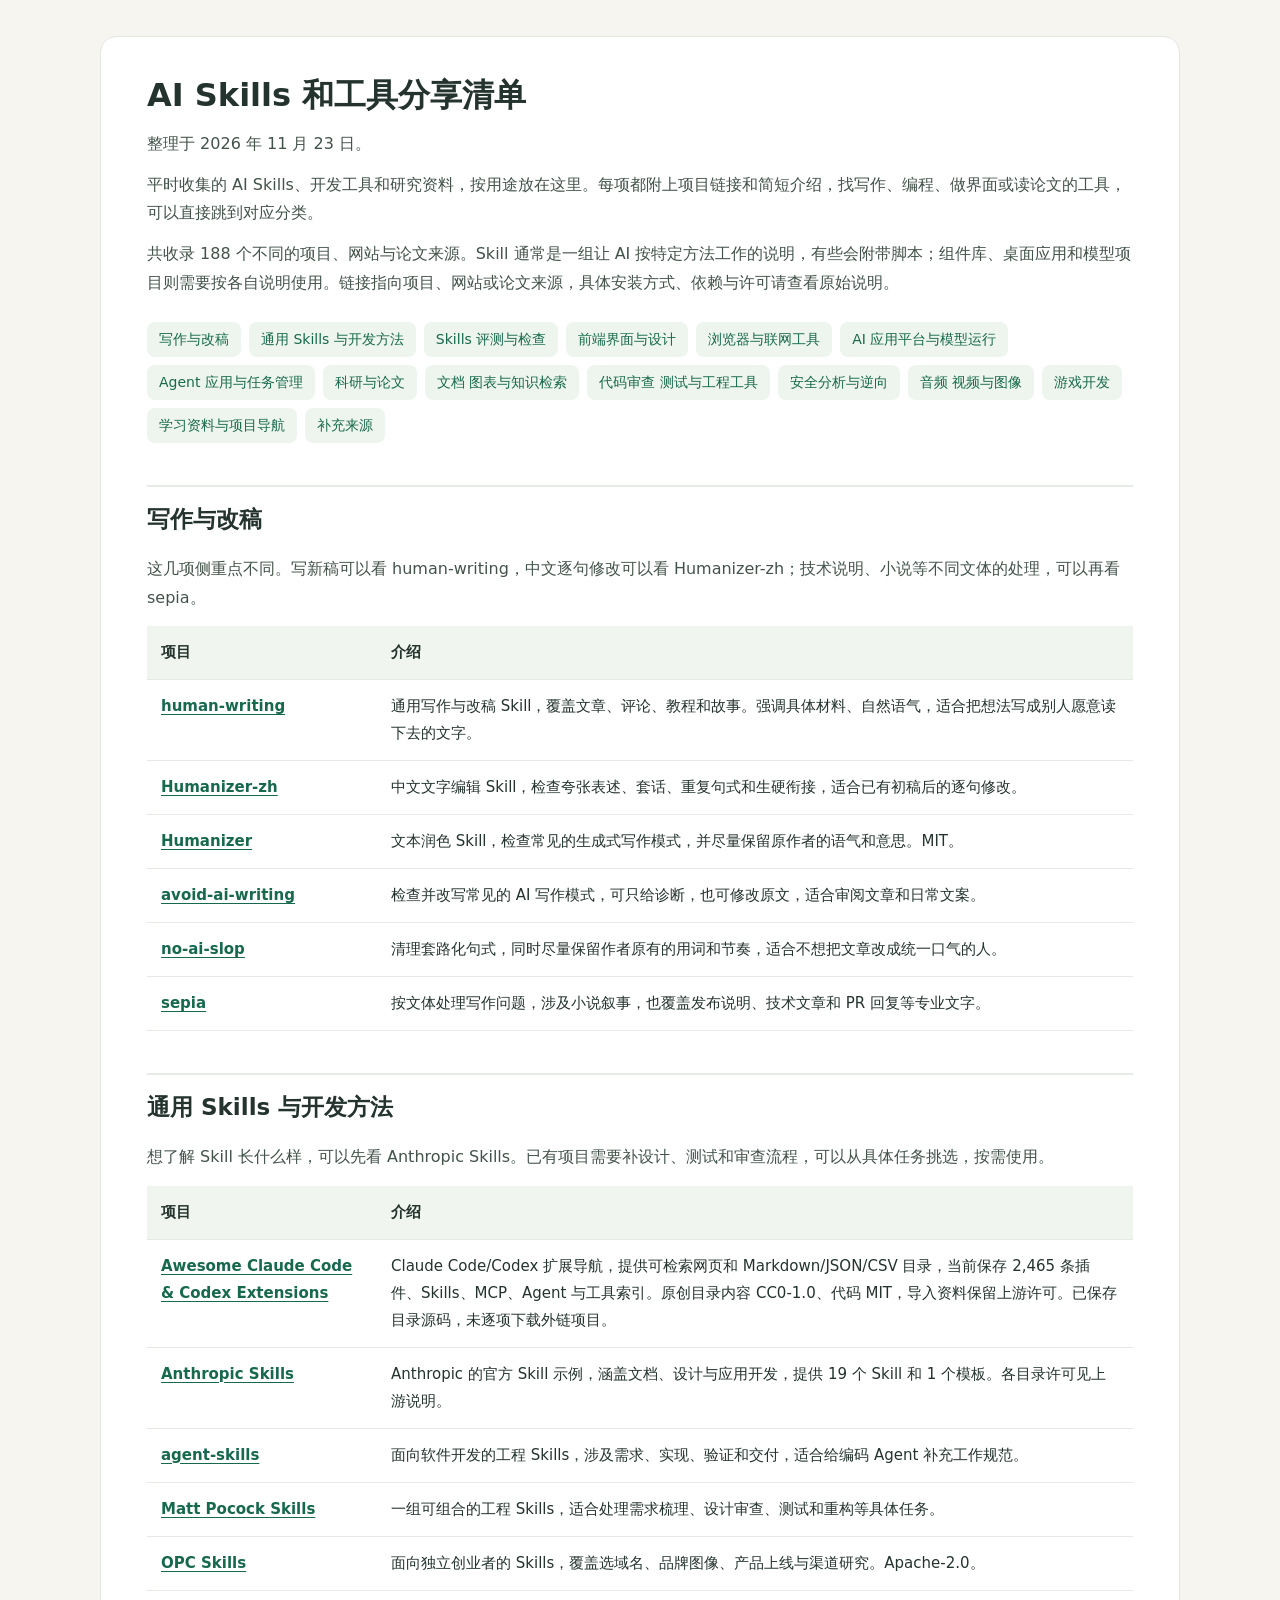
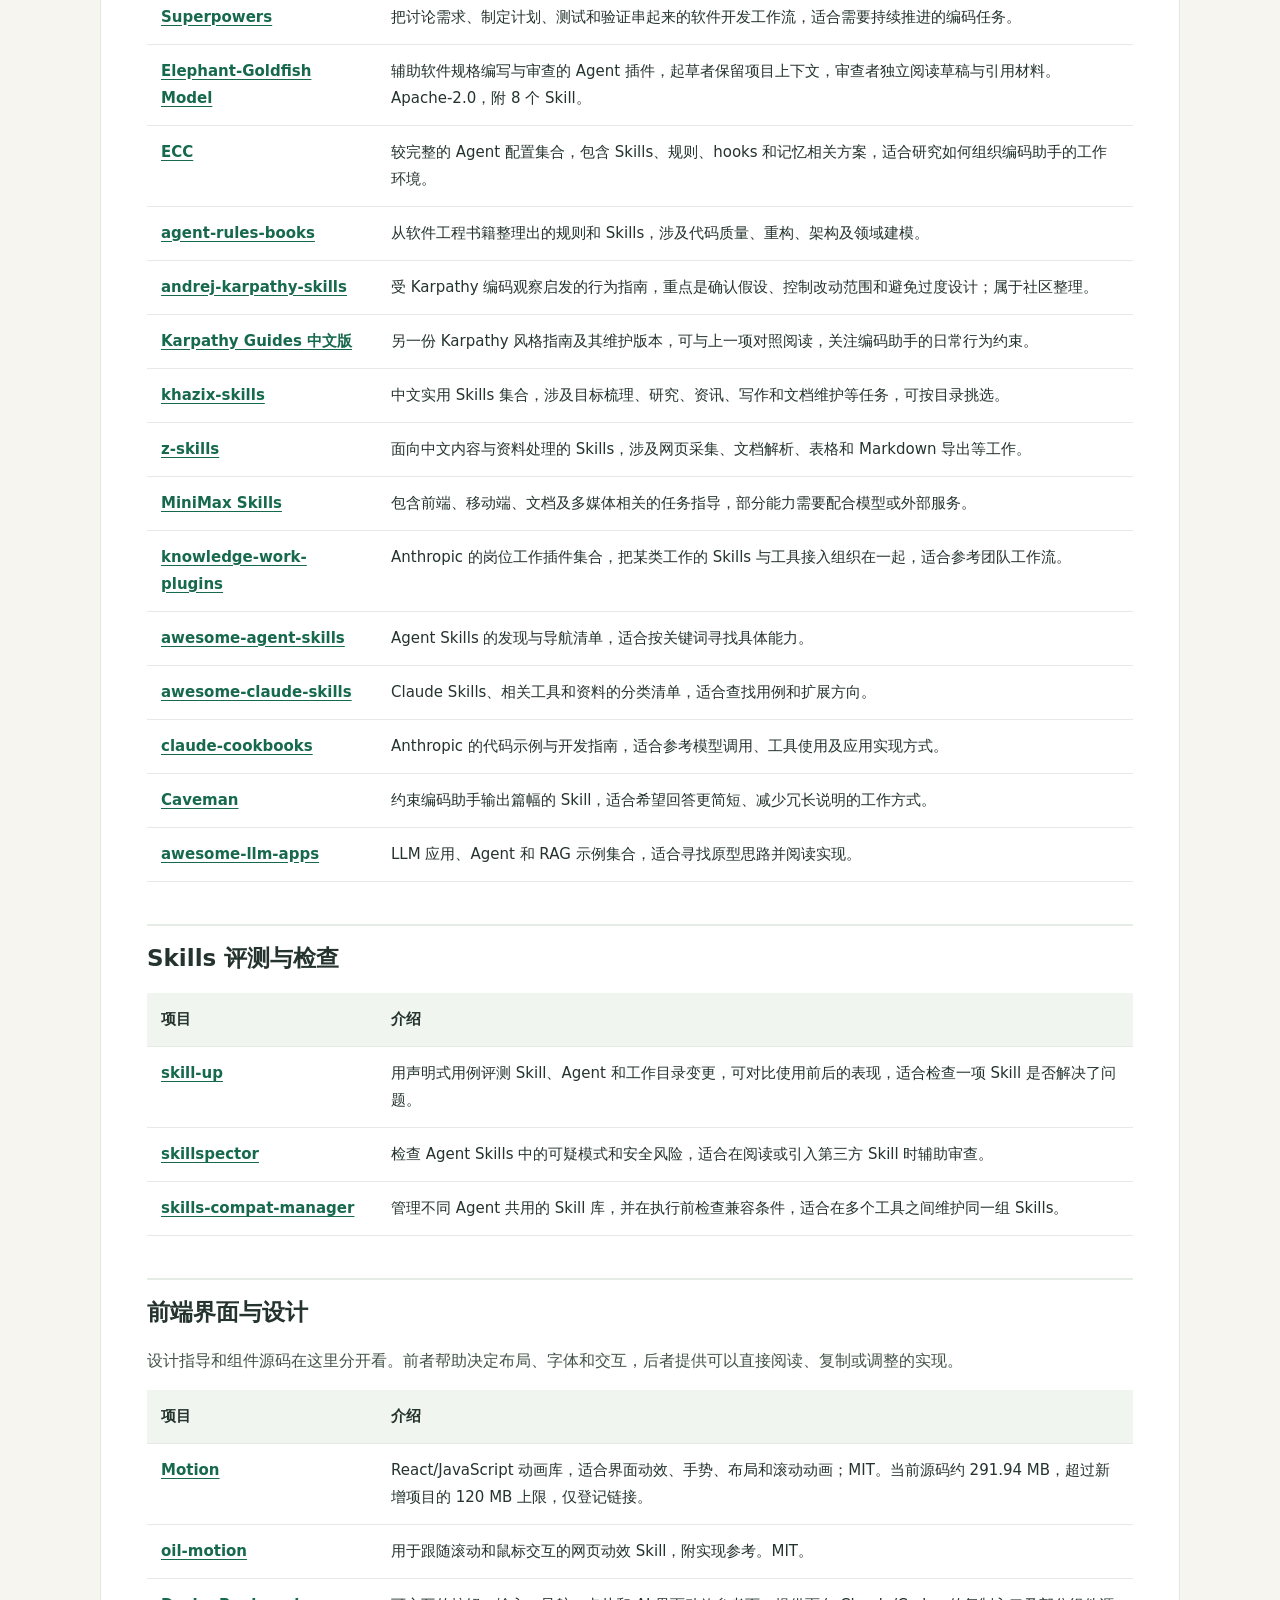
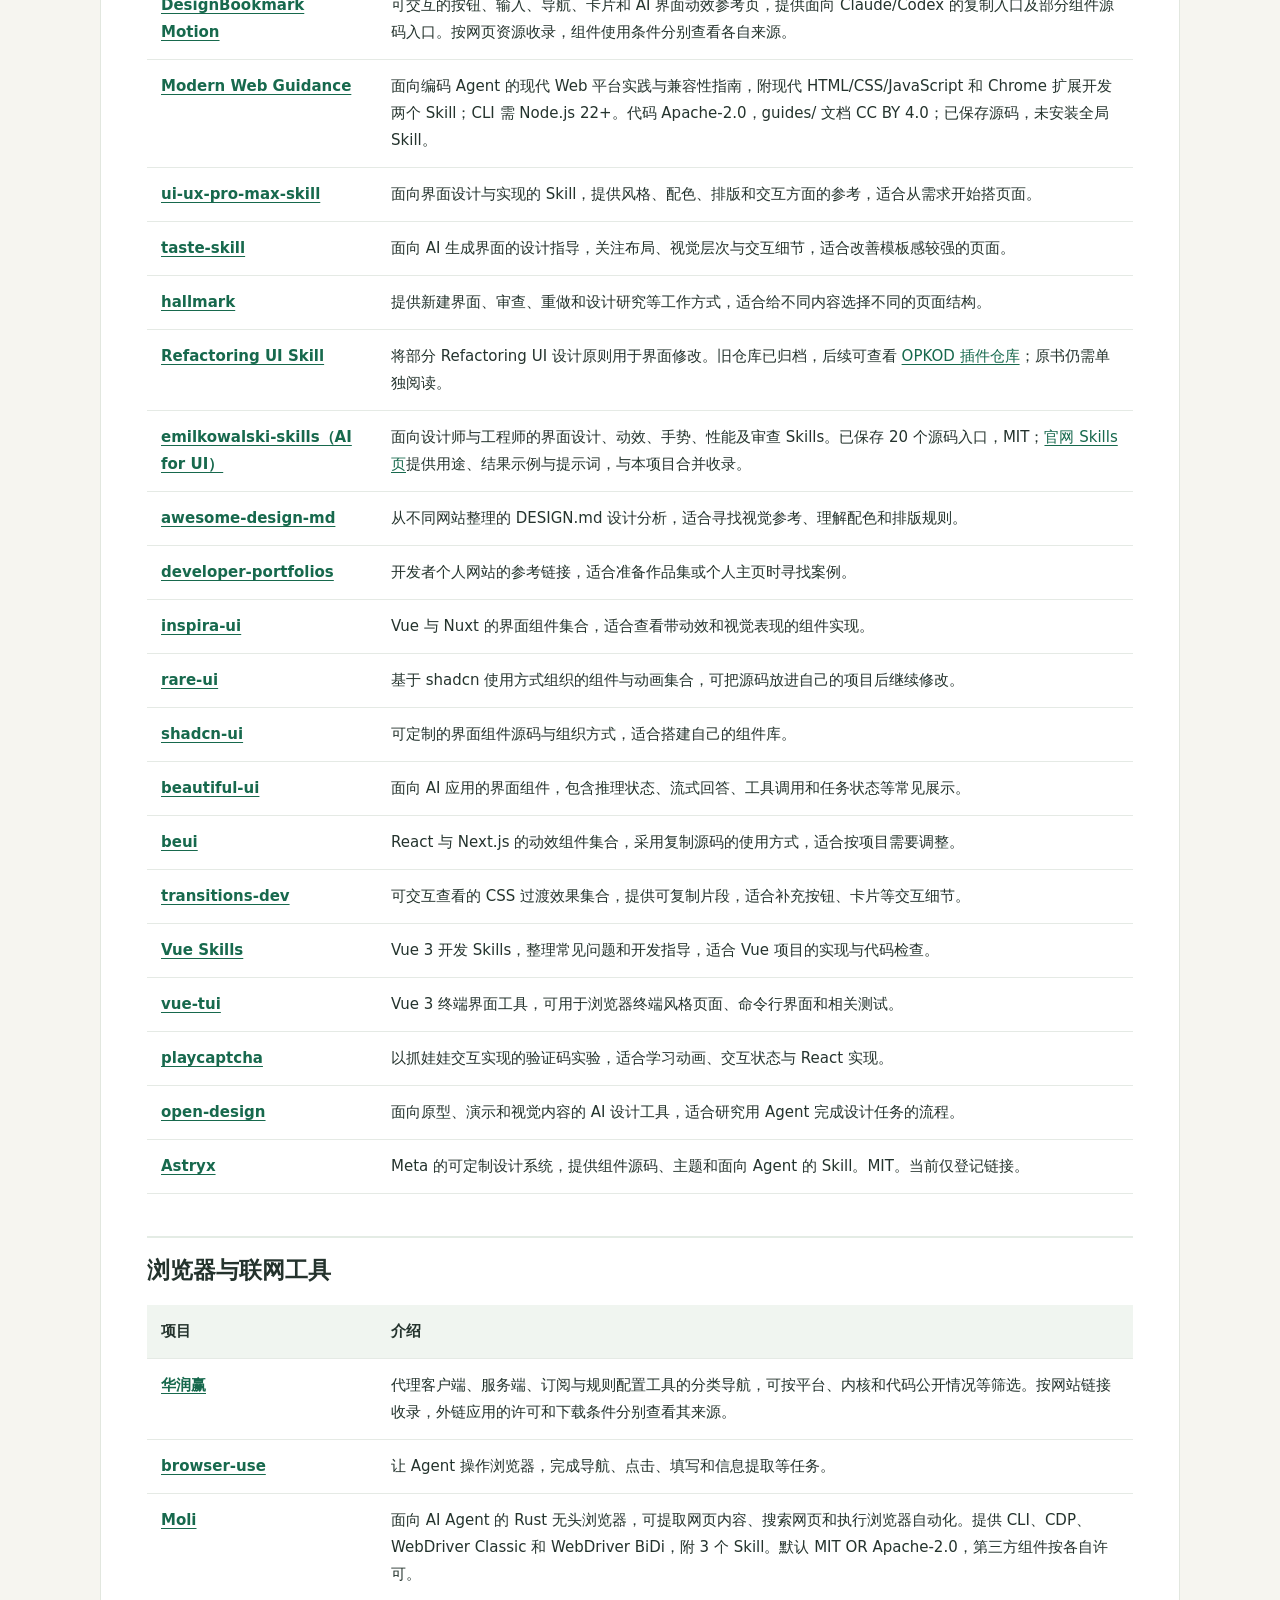
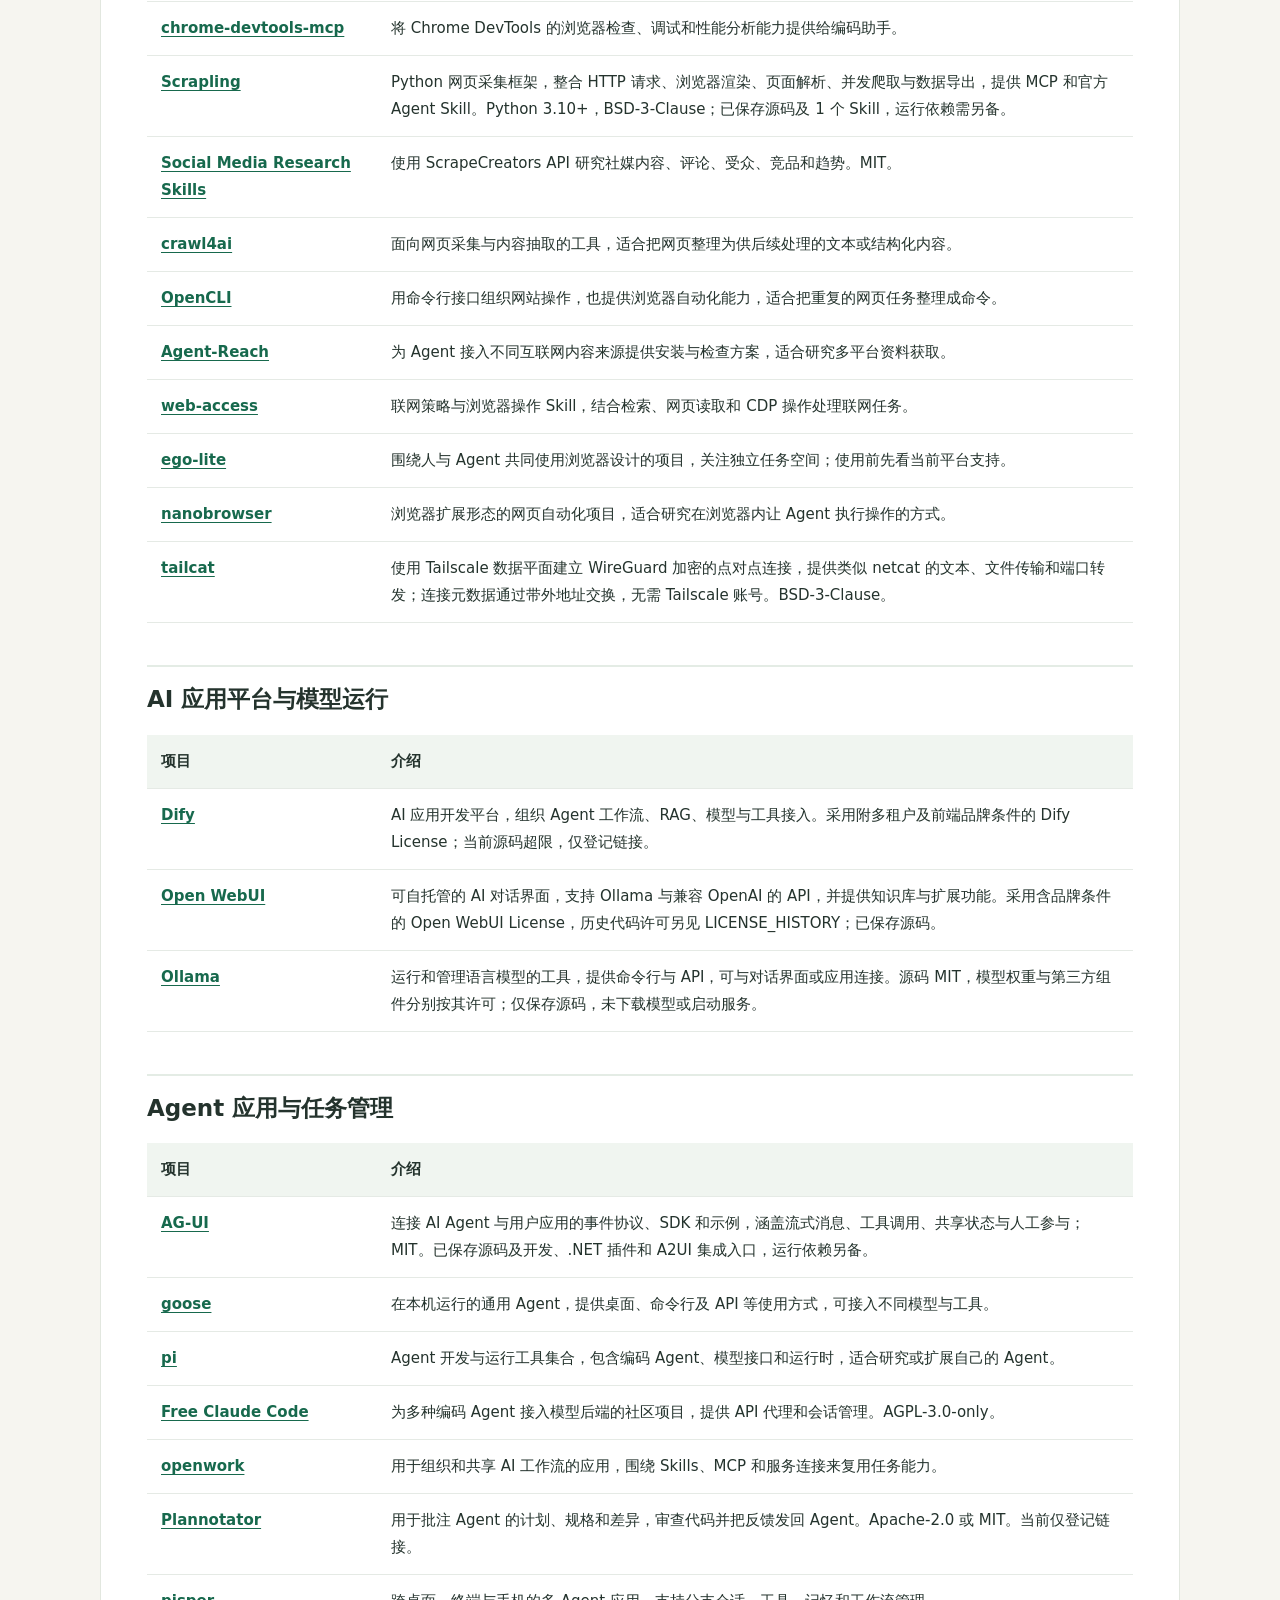
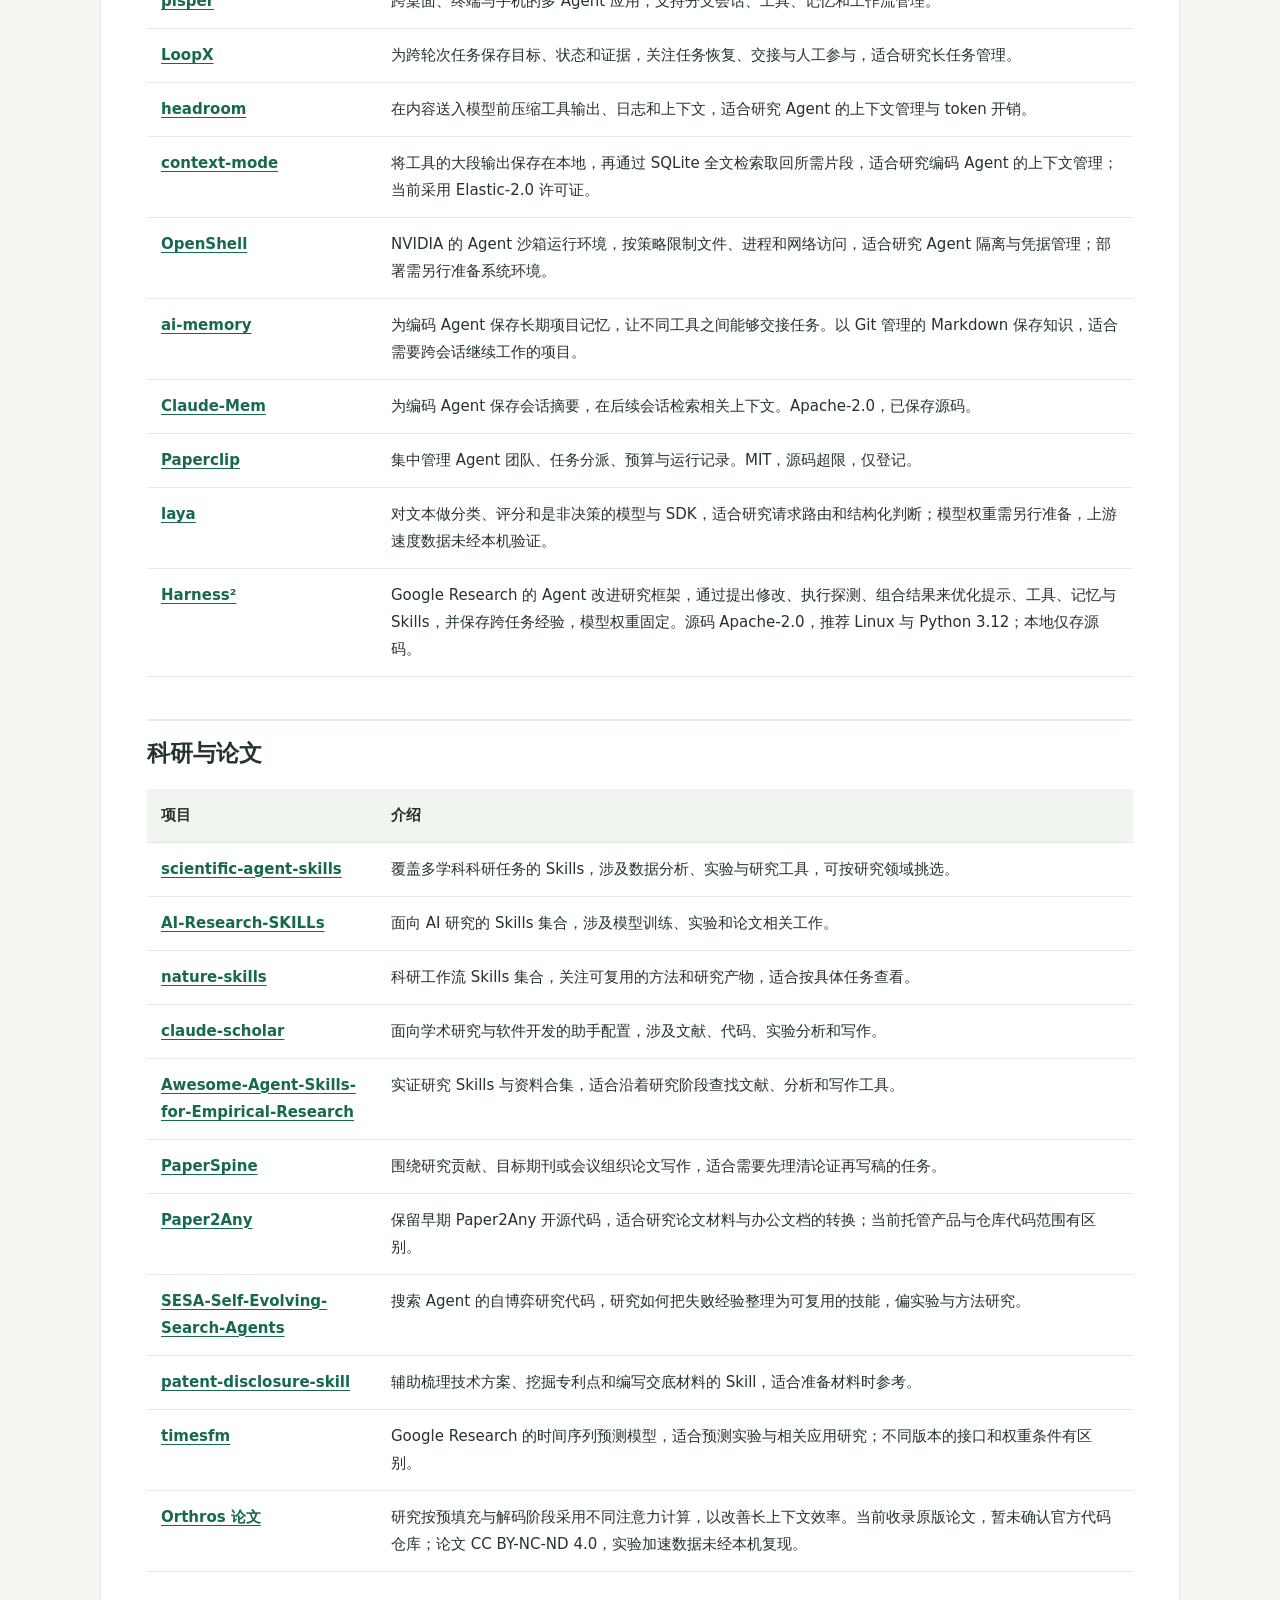
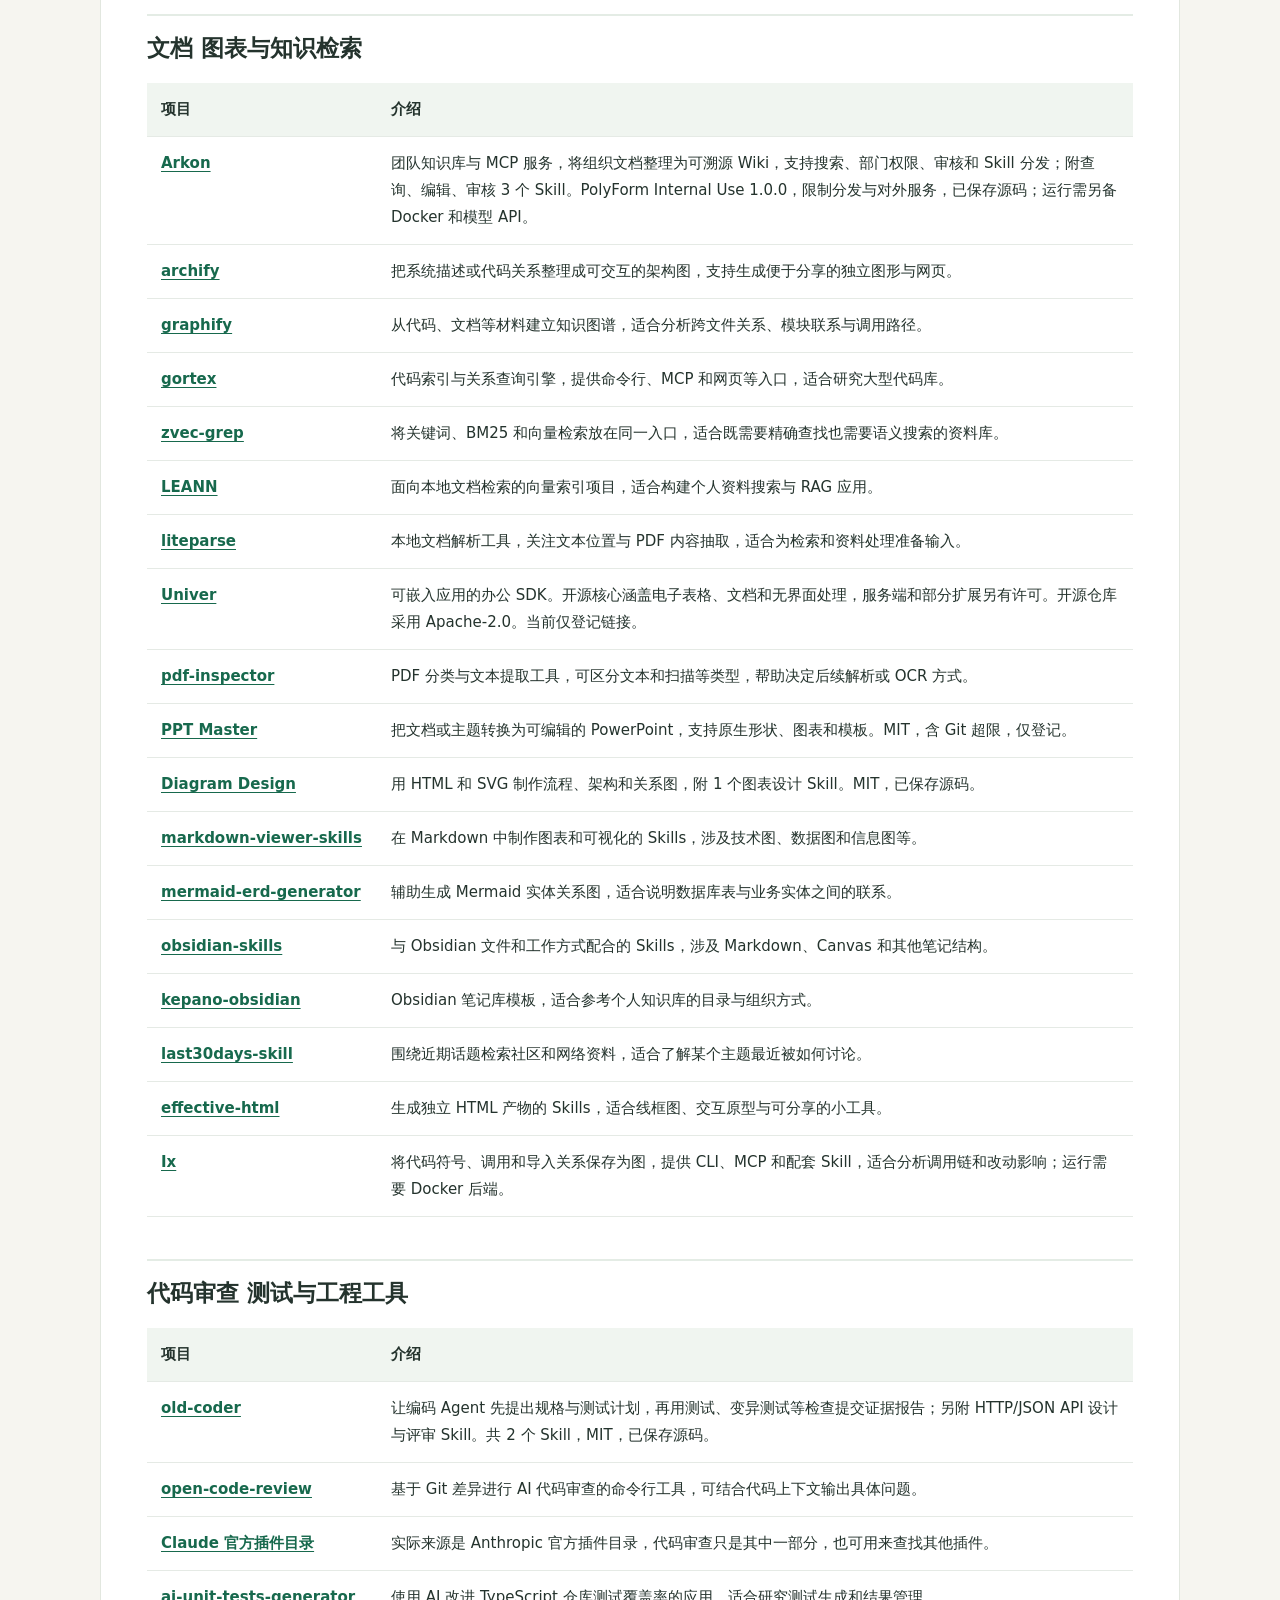
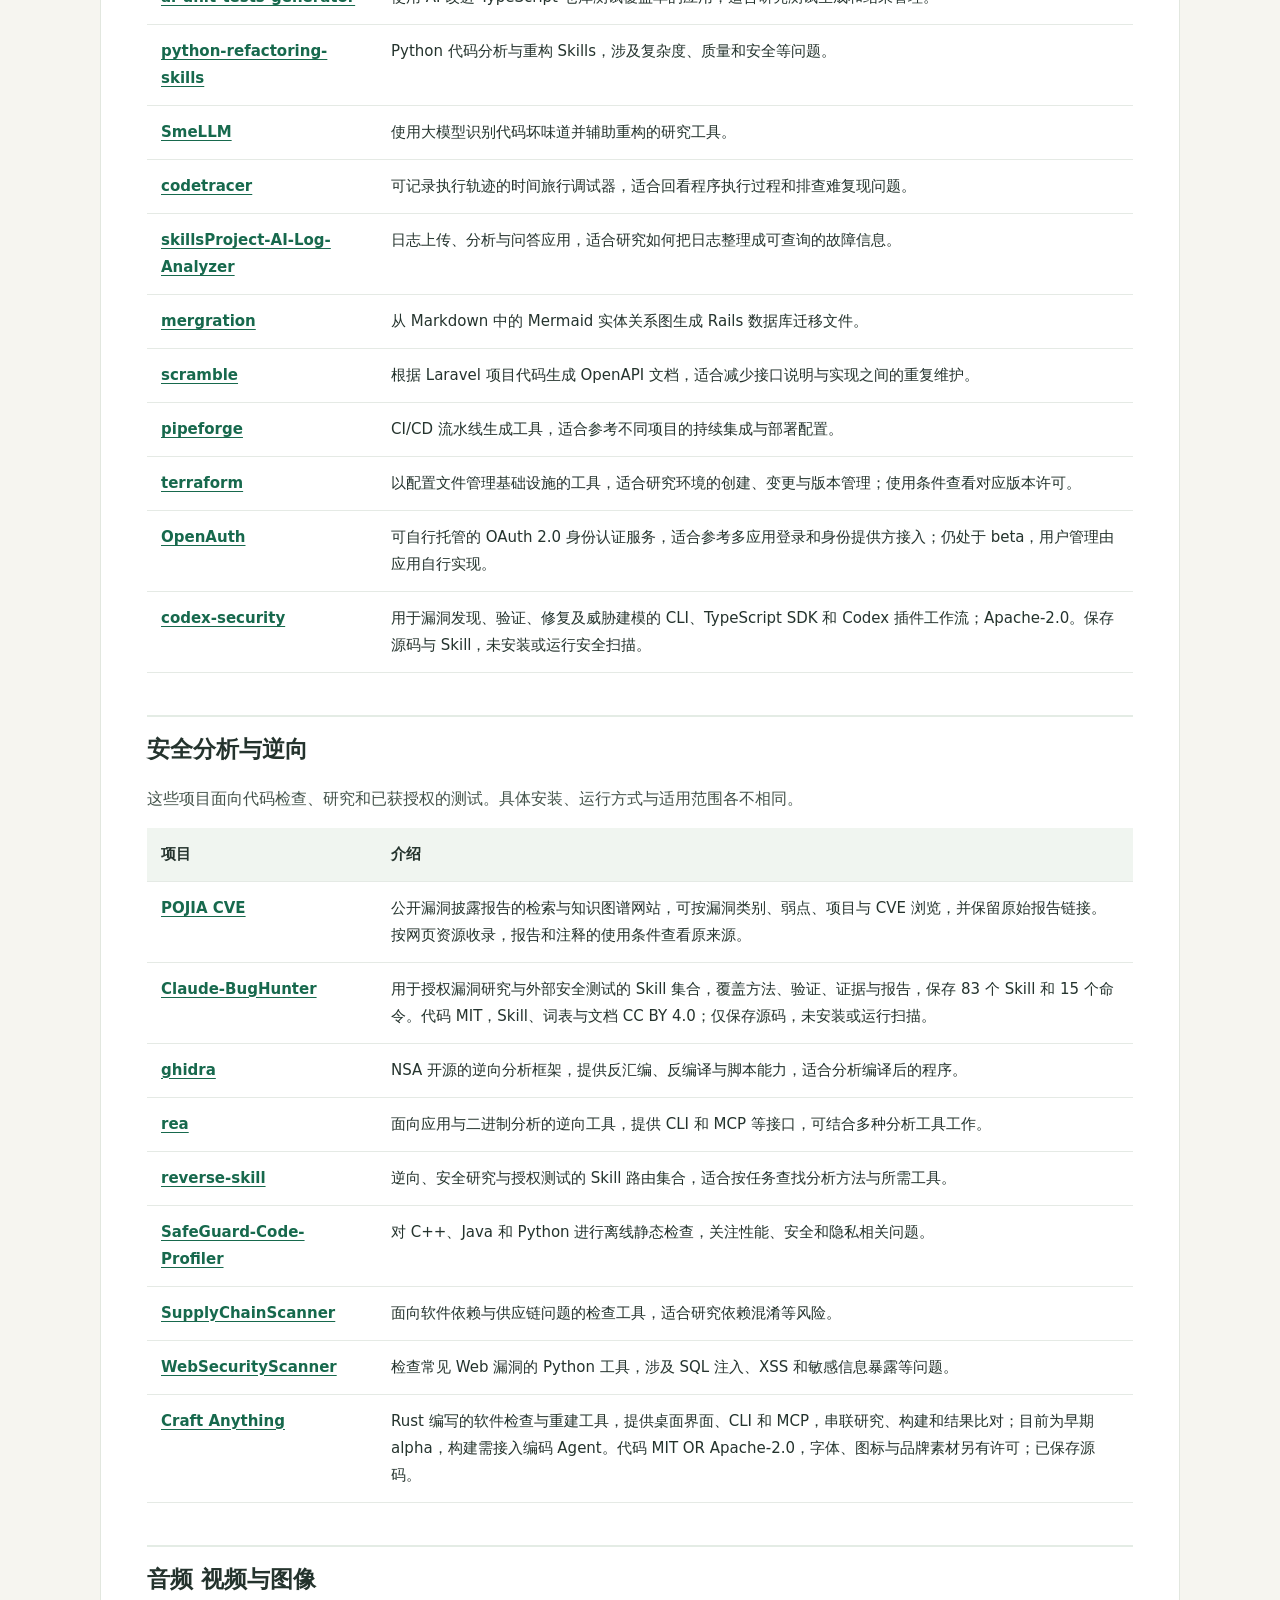
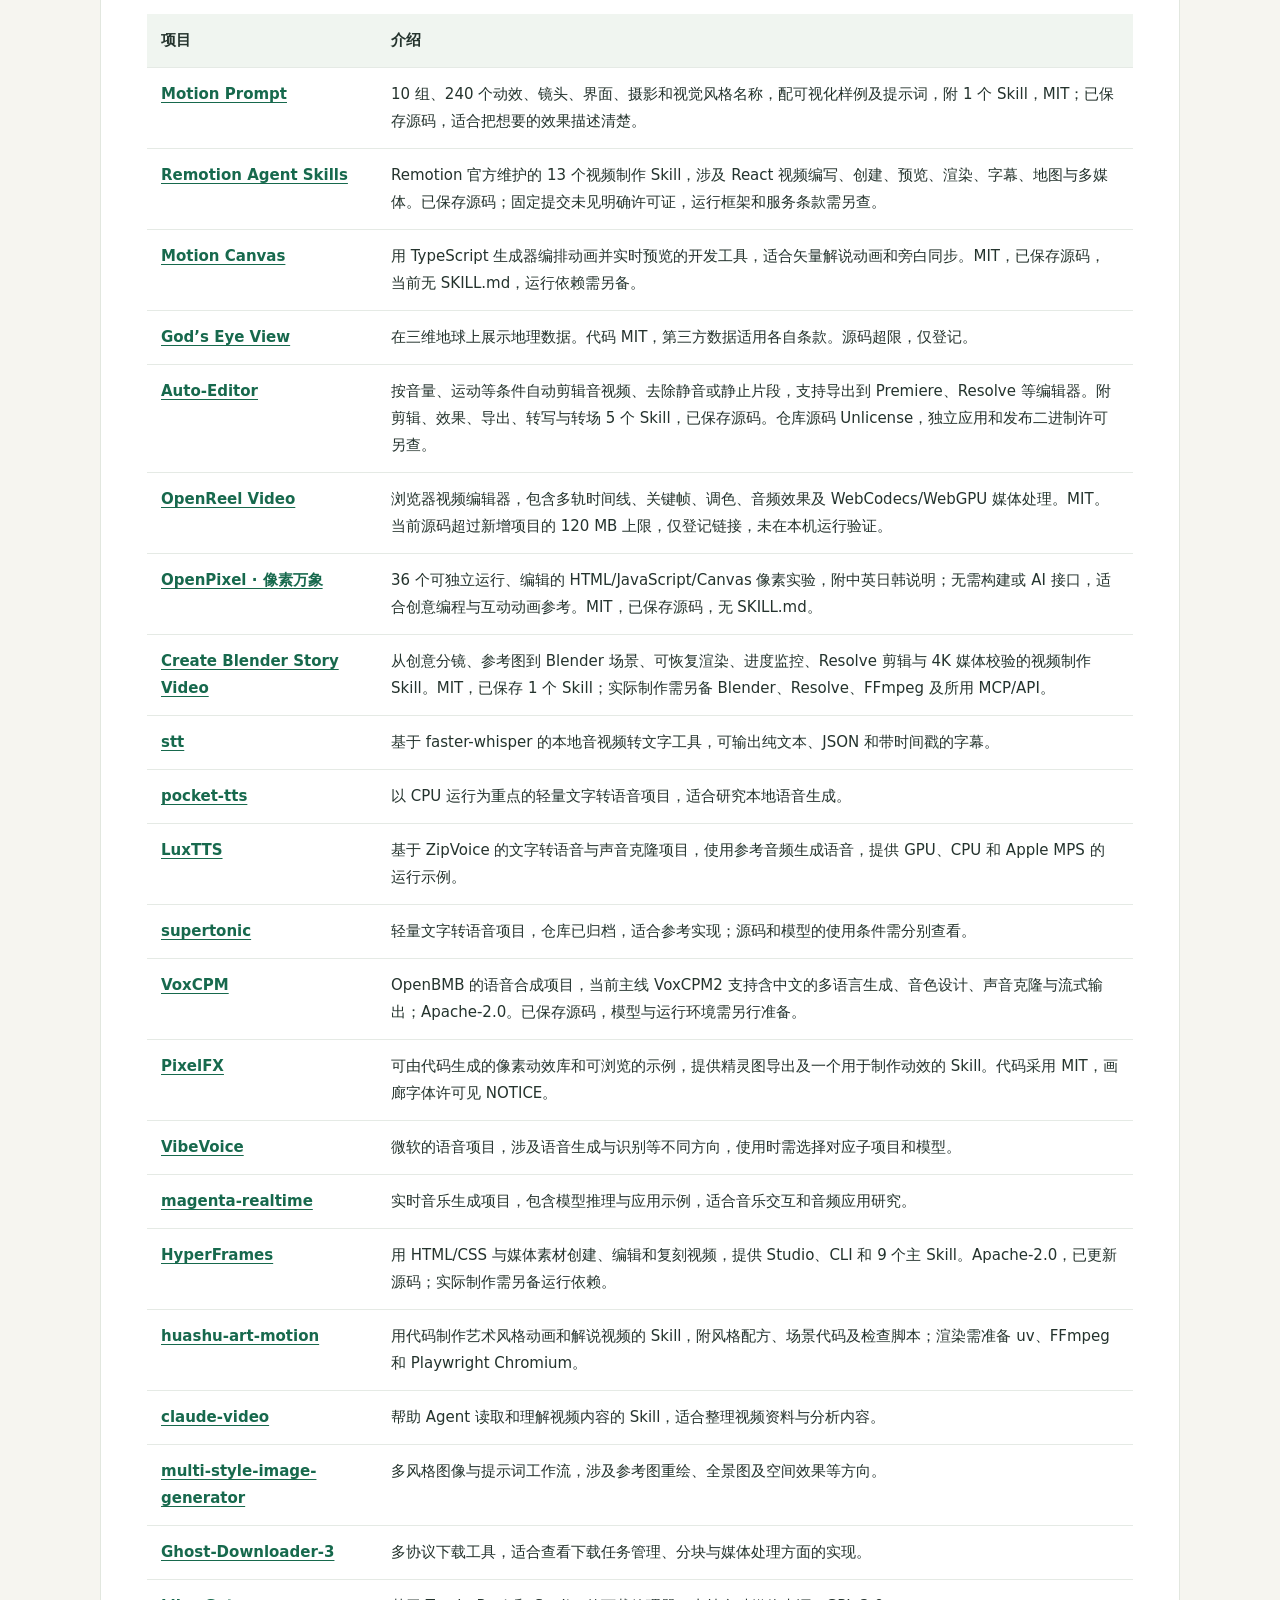
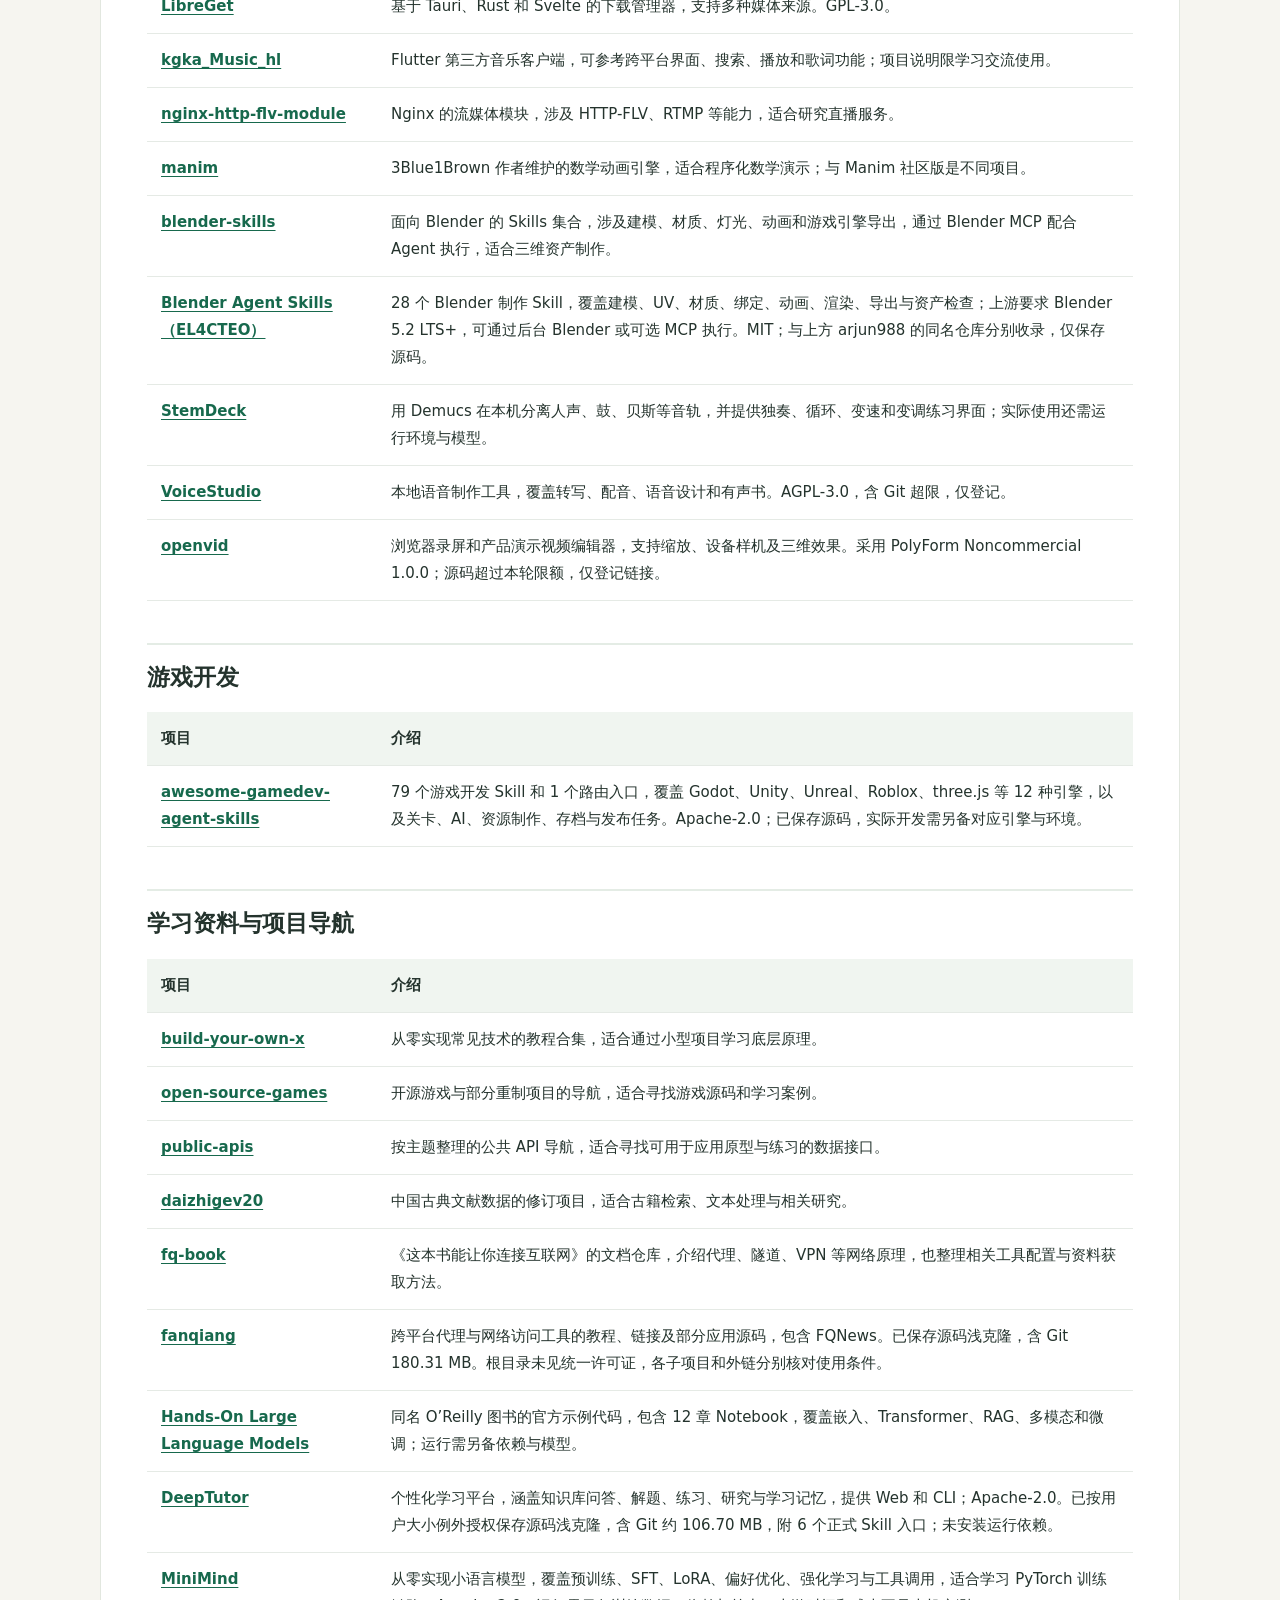
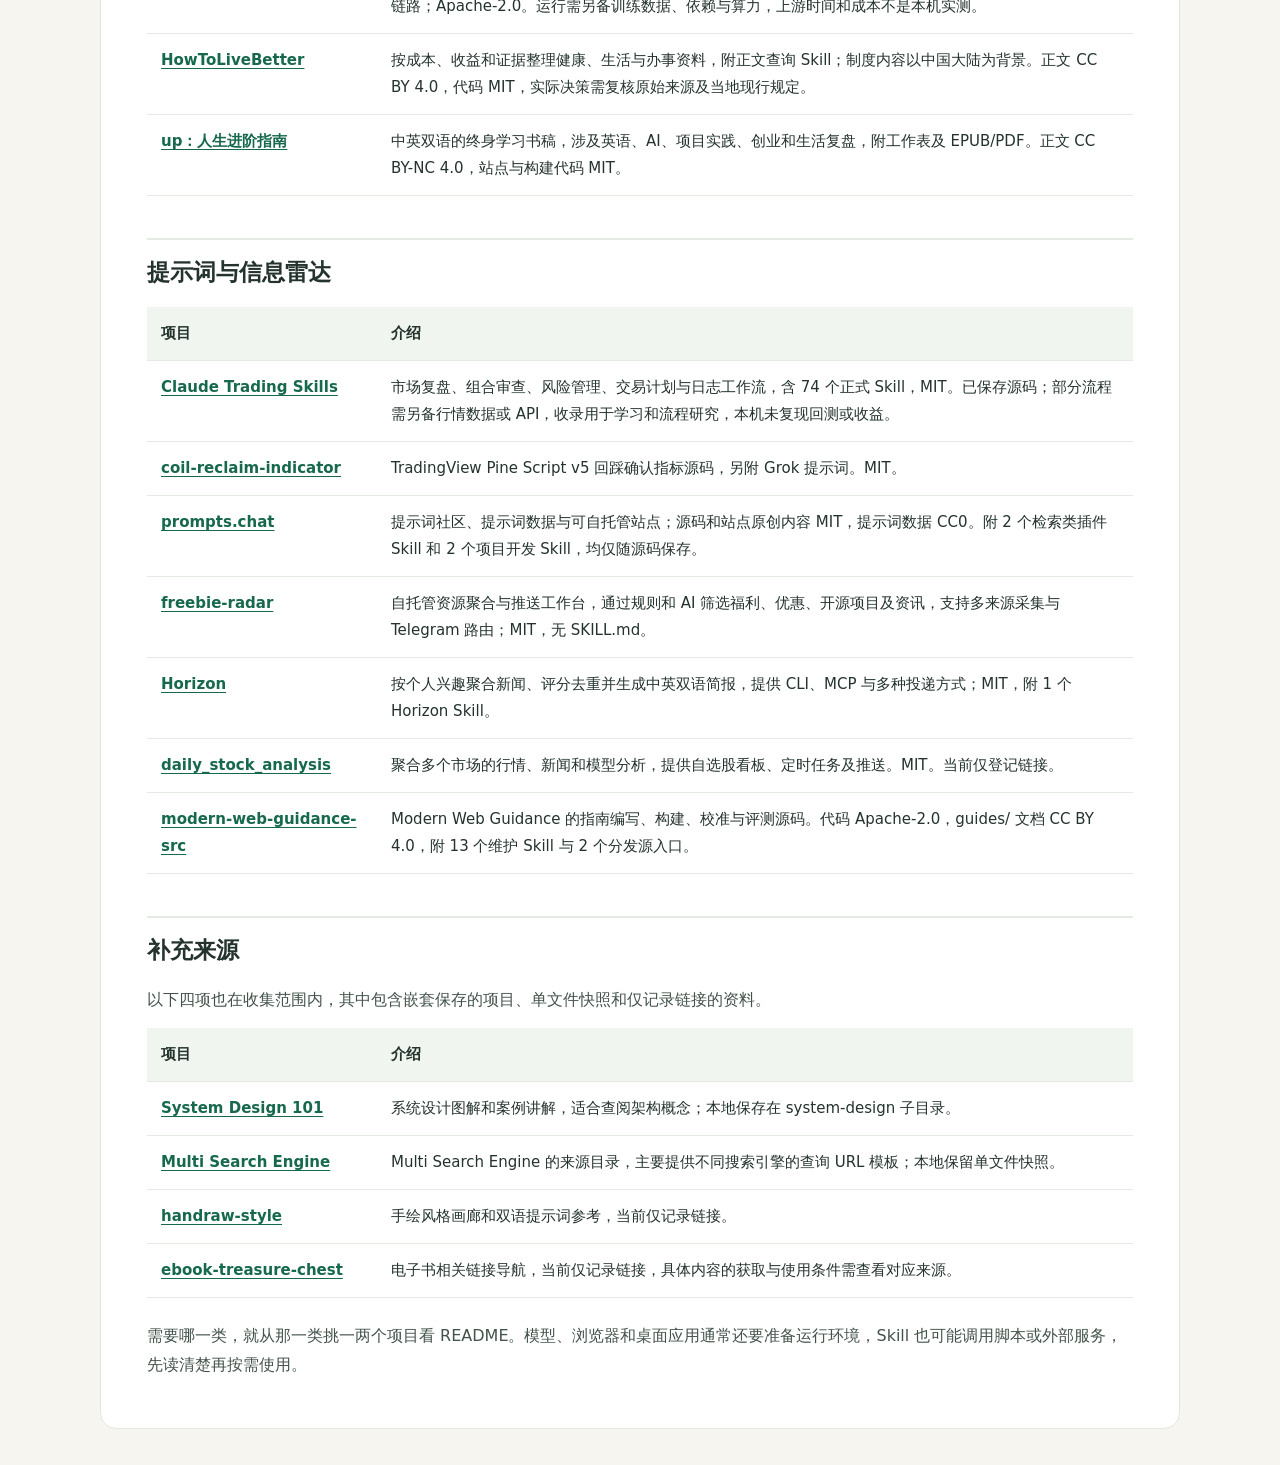
==== commit f2d1997b: "docs: publish November 23 repository catalog and verification records" ====
--- a/docs/SHARE_GUIDE.html
+++ b/docs/SHARE_GUIDE.html
@@ -1,2 +1,2 @@
 <!doctype html>
-<html lang="zh-CN"><head><meta charset="utf-8"><meta name="viewport" content="width=device-width, initial-scale=1"><title>AI Skills 和工具分享清单</title><style>*{box-sizing:border-box}html{scroll-behavior:smooth}body{margin:0;background:#f6f5f0;color:#24332d;font:16px/1.8 system-ui,-apple-system,"Segoe UI","Microsoft YaHei",sans-serif}main{max-width:1080px;margin:36px auto;padding:36px 46px;background:#fff;border:1px solid #e2e7df;border-radius:16px}h1{font-size:32px;line-height:1.4;margin:0 0 12px}h2{font-size:23px;margin:42px 0 14px;padding-top:12px;border-top:2px solid #e4ece5;scroll-margin-top:20px}p{margin:12px 0;color:#43534a}a{color:#17694d;text-underline-offset:3px;overflow-wrap:anywhere}a:hover{color:#084a32}nav{display:flex;flex-wrap:wrap;gap:8px;margin:24px 0}nav a{font-size:14px;padding:5px 12px;background:#eef5ee;border-radius:8px;text-decoration:none}table{width:100%;border-collapse:collapse;margin:14px 0 24px;font-size:15px}th,td{text-align:left;vertical-align:top;border-bottom:1px solid #e5eae5;padding:13px 14px}th{background:#f0f5f0;font-weight:600}td:first-child{width:230px;font-weight:600}tbody tr:hover{background:#fafcf8}@media(max-width:680px){main{margin:0;padding:24px 18px;border:0;border-radius:0}h1{font-size:27px}h2{font-size:21px}table,tbody,tr,td{display:block;width:100%}thead{display:none}tr{padding:12px 0;border-bottom:1px solid #dce5dd}td{border:0;padding:3px 0}td:first-child{width:100%;font-size:16px}nav{gap:6px}nav a{font-size:13px}}@media print{body{background:#fff}main{margin:0;border:0;padding:0;max-width:none}nav{display:none}h2{break-after:avoid}tr{break-inside:avoid}a{color:#18573f}}</style></head><body><main><h1>AI Skills 和工具分享清单</h1><p>整理于 2026 年 11 月 22 日。</p><p>平时收集的 AI Skills、开发工具和研究资料，按用途放在这里。每项都附上项目链接和简短介绍，找写作、编程、做界面或读论文的工具，可以直接跳到对应分类。</p><p>共收录 160 个不同的项目与论文来源。Skill 通常是一组让 AI 按特定方法工作的说明，有些会附带脚本；组件库、桌面应用和模型项目则需要按各自说明使用。链接指向项目或论文来源，具体安装方式、依赖与许可请查看原始说明。</p><nav aria-label="Categories"><a href="#section-1">写作与改稿</a><a href="#section-2">通用 Skills 与开发方法</a><a href="#section-3">Skills 评测与检查</a><a href="#section-4">前端界面与设计</a><a href="#section-5">浏览器与联网工具</a><a href="#section-ai-platforms">AI 应用平台与模型运行</a><a href="#section-6">Agent 应用与任务管理</a><a href="#section-7">科研与论文</a><a href="#section-8">文档 图表与知识检索</a><a href="#section-9">代码审查 测试与工程工具</a><a href="#section-10">安全分析与逆向</a><a href="#section-11">音频 视频与图像</a><a href="#section-gamedev">游戏开发</a><a href="#section-12">学习资料与项目导航</a><a href="#section-13">补充来源</a></nav><h2 id="section-1">写作与改稿</h2><p>这几项侧重点不同。写新稿可以看 human-writing，中文逐句修改可以看 Humanizer-zh；技术说明、小说等不同文体的处理，可以再看 sepia。</p><table><thead><tr><th>项目</th><th>介绍</th></tr></thead><tbody><tr><td><a href="https://github.com/KKKKhazix/human-writing">human-writing</a></td><td>通用写作与改稿 Skill，覆盖文章、评论、教程和故事。强调具体材料、自然语气，适合把想法写成别人愿意读下去的文字。</td></tr><tr><td><a href="https://github.com/op7418/Humanizer-zh">Humanizer-zh</a></td><td>中文文字编辑 Skill，检查夸张表述、套话、重复句式和生硬衔接，适合已有初稿后的逐句修改。</td></tr><tr><td><a href="https://github.com/blader/humanizer">Humanizer</a></td><td>文本润色 Skill，检查常见的生成式写作模式，并尽量保留原作者的语气和意思。MIT。</td></tr><tr><td><a href="https://github.com/conorbronsdon/avoid-ai-writing">avoid-ai-writing</a></td><td>检查并改写常见的 AI 写作模式，可只给诊断，也可修改原文，适合审阅文章和日常文案。</td></tr><tr><td><a href="https://github.com/petergyang/no-ai-slop">no-ai-slop</a></td><td>清理套路化句式，同时尽量保留作者原有的用词和节奏，适合不想把文章改成统一口气的人。</td></tr><tr><td><a href="https://github.com/Nanako0129/sepia">sepia</a></td><td>按文体处理写作问题，涉及小说叙事，也覆盖发布说明、技术文章和 PR 回复等专业文字。</td></tr></tbody></table><h2 id="section-2">通用 Skills 与开发方法</h2><p>想了解 Skill 长什么样，可以先看 Anthropic Skills。已有项目需要补设计、测试和审查流程，可以从具体任务挑选，按需使用。</p><table><thead><tr><th>项目</th><th>介绍</th></tr></thead><tbody><tr><td><a href="https://github.com/anthropics/skills">Anthropic Skills</a></td><td>Anthropic 的官方 Skill 示例，涵盖文档、设计与应用开发，提供 19 个 Skill 和 1 个模板。各目录许可见上游说明。</td></tr><tr><td><a href="https://github.com/addyosmani/agent-skills">agent-skills</a></td><td>面向软件开发的工程 Skills，涉及需求、实现、验证和交付，适合给编码 Agent 补充工作规范。</td></tr><tr><td><a href="https://github.com/mattpocock/skills">Matt Pocock Skills</a></td><td>一组可组合的工程 Skills，适合处理需求梳理、设计审查、测试和重构等具体任务。</td></tr><tr><td><a href="https://github.com/obra/superpowers">Superpowers</a></td><td>把讨论需求、制定计划、测试和验证串起来的软件开发工作流，适合需要持续推进的编码任务。</td></tr><tr><td><a href="https://github.com/google/elephant-goldfish-model">Elephant-Goldfish Model</a></td><td>辅助软件规格编写与审查的 Agent 插件，起草者保留项目上下文，审查者独立阅读草稿与引用材料。Apache-2.0，附 8 个 Skill。</td></tr><tr><td><a href="https://github.com/affaan-m/ECC">ECC</a></td><td>较完整的 Agent 配置集合，包含 Skills、规则、hooks 和记忆相关方案，适合研究如何组织编码助手的工作环境。</td></tr><tr><td><a href="https://github.com/ciembor/agent-rules-books">agent-rules-books</a></td><td>从软件工程书籍整理出的规则和 Skills，涉及代码质量、重构、架构及领域建模。</td></tr><tr><td><a href="https://github.com/multica-ai/andrej-karpathy-skills">andrej-karpathy-skills</a></td><td>受 Karpathy 编码观察启发的行为指南，重点是确认假设、控制改动范围和避免过度设计；属于社区整理。</td></tr><tr><td><a href="https://github.com/vtroisWhite/andrej-karpathy-skills">Karpathy Guides 中文版</a></td><td>另一份 Karpathy 风格指南及其维护版本，可与上一项对照阅读，关注编码助手的日常行为约束。</td></tr><tr><td><a href="https://github.com/KKKKhazix/khazix-skills">khazix-skills</a></td><td>中文实用 Skills 集合，涉及目标梳理、研究、资讯、写作和文档维护等任务，可按目录挑选。</td></tr><tr><td><a href="https://github.com/tjxj/z-skills">z-skills</a></td><td>面向中文内容与资料处理的 Skills，涉及网页采集、文档解析、表格和 Markdown 导出等工作。</td></tr><tr><td><a href="https://github.com/MiniMax-AI/skills">MiniMax Skills</a></td><td>包含前端、移动端、文档及多媒体相关的任务指导，部分能力需要配合模型或外部服务。</td></tr><tr><td><a href="https://github.com/anthropics/knowledge-work-plugins">knowledge-work-plugins</a></td><td>Anthropic 的岗位工作插件集合，把某类工作的 Skills 与工具接入组织在一起，适合参考团队工作流。</td></tr><tr><td><a href="https://github.com/JackyST0/awesome-agent-skills">awesome-agent-skills</a></td><td>Agent Skills 的发现与导航清单，适合按关键词寻找具体能力。</td></tr><tr><td><a href="https://github.com/travisvn/awesome-claude-skills">awesome-claude-skills</a></td><td>Claude Skills、相关工具和资料的分类清单，适合查找用例和扩展方向。</td></tr><tr><td><a href="https://github.com/anthropics/claude-cookbooks">claude-cookbooks</a></td><td>Anthropic 的代码示例与开发指南，适合参考模型调用、工具使用及应用实现方式。</td></tr><tr><td><a href="https://github.com/JuliusBrussee/caveman">Caveman</a></td><td>约束编码助手输出篇幅的 Skill，适合希望回答更简短、减少冗长说明的工作方式。</td></tr><tr><td><a href="https://github.com/Shubhamsaboo/awesome-llm-apps">awesome-llm-apps</a></td><td>LLM 应用、Agent 和 RAG 示例集合，适合寻找原型思路并阅读实现。</td></tr></tbody></table><h2 id="section-3">Skills 评测与检查</h2><table><thead><tr><th>项目</th><th>介绍</th></tr></thead><tbody><tr><td><a href="https://github.com/alibaba/skill-up">skill-up</a></td><td>用声明式用例评测 Skill、Agent 和工作目录变更，可对比使用前后的表现，适合检查一项 Skill 是否解决了问题。</td></tr><tr><td><a href="https://github.com/NVIDIA/skillspector">skillspector</a></td><td>检查 Agent Skills 中的可疑模式和安全风险，适合在阅读或引入第三方 Skill 时辅助审查。</td></tr><tr><td><a href="https://github.com/hnaymyh123-henry/skills-compat-manager">skills-compat-manager</a></td><td>管理不同 Agent 共用的 Skill 库，并在执行前检查兼容条件，适合在多个工具之间维护同一组 Skills。</td></tr></tbody></table><h2 id="section-4">前端界面与设计</h2><p>设计指导和组件源码在这里分开看。前者帮助决定布局、字体和交互，后者提供可以直接阅读、复制或调整的实现。</p><table><thead><tr><th>项目</th><th>介绍</th></tr></thead><tbody><tr><td><a href="https://github.com/GoogleChrome/modern-web-guidance">Modern Web Guidance</a></td><td>面向编码 Agent 的现代 Web 平台实践与兼容性指南，附现代 HTML/CSS/JavaScript 和 Chrome 扩展开发两个 Skill；CLI 需 Node.js 22+。代码 Apache-2.0，guides/ 文档 CC BY 4.0；已保存源码，未安装全局 Skill。</td></tr><tr><td><a href="https://github.com/nextlevelbuilder/ui-ux-pro-max-skill">ui-ux-pro-max-skill</a></td><td>面向界面设计与实现的 Skill，提供风格、配色、排版和交互方面的参考，适合从需求开始搭页面。</td></tr><tr><td><a href="https://github.com/Leonxlnx/taste-skill">taste-skill</a></td><td>面向 AI 生成界面的设计指导，关注布局、视觉层次与交互细节，适合改善模板感较强的页面。</td></tr><tr><td><a href="https://github.com/Nutlope/hallmark">hallmark</a></td><td>提供新建界面、审查、重做和设计研究等工作方式，适合给不同内容选择不同的页面结构。</td></tr><tr><td><a href="https://github.com/opkod-france/claude-skill-refactoring-ui">Refactoring UI Skill</a></td><td>将部分 Refactoring UI 设计原则用于界面修改。旧仓库已归档，后续可查看 <a href="https://github.com/opkod-france/opkod-claude-code-plugins">OPKOD 插件仓库</a>；原书仍需单独阅读。</td></tr><tr><td><a href="https://github.com/emilkowalski/skills">emilkowalski-skills</a></td><td>面向设计师与工程师的界面 Skills，重点包含动效及设计判断，适合打磨已有页面的细节。</td></tr><tr><td><a href="https://github.com/VoltAgent/awesome-design-md">awesome-design-md</a></td><td>从不同网站整理的 DESIGN.md 设计分析，适合寻找视觉参考、理解配色和排版规则。</td></tr><tr><td><a href="https://github.com/emmabostian/developer-portfolios">developer-portfolios</a></td><td>开发者个人网站的参考链接，适合准备作品集或个人主页时寻找案例。</td></tr><tr><td><a href="https://github.com/rahulv-official/inspira-ui">inspira-ui</a></td><td>Vue 与 Nuxt 的界面组件集合，适合查看带动效和视觉表现的组件实现。</td></tr><tr><td><a href="https://github.com/swamimalode07/rare-ui">rare-ui</a></td><td>基于 shadcn 使用方式组织的组件与动画集合，可把源码放进自己的项目后继续修改。</td></tr><tr><td><a href="https://github.com/shadcn-ui/ui">shadcn-ui</a></td><td>可定制的界面组件源码与组织方式，适合搭建自己的组件库。</td></tr><tr><td><a href="https://github.com/slev12397/beautiful-ui">beautiful-ui</a></td><td>面向 AI 应用的界面组件，包含推理状态、流式回答、工具调用和任务状态等常见展示。</td></tr><tr><td><a href="https://github.com/starc007/ui-components">beui</a></td><td>React 与 Next.js 的动效组件集合，采用复制源码的使用方式，适合按项目需要调整。</td></tr><tr><td><a href="https://github.com/Jakubantalik/transitions.dev">transitions-dev</a></td><td>可交互查看的 CSS 过渡效果集合，提供可复制片段，适合补充按钮、卡片等交互细节。</td></tr><tr><td><a href="https://github.com/vuejs-ai/skills">Vue Skills</a></td><td>Vue 3 开发 Skills，整理常见问题和开发指导，适合 Vue 项目的实现与代码检查。</td></tr><tr><td><a href="https://github.com/Simon-He95/vue-tui">vue-tui</a></td><td>Vue 3 终端界面工具，可用于浏览器终端风格页面、命令行界面和相关测试。</td></tr><tr><td><a href="https://github.com/mortspace/playcaptcha">playcaptcha</a></td><td>以抓娃娃交互实现的验证码实验，适合学习动画、交互状态与 React 实现。</td></tr><tr><td><a href="https://github.com/nexu-io/open-design">open-design</a></td><td>面向原型、演示和视觉内容的 AI 设计工具，适合研究用 Agent 完成设计任务的流程。</td></tr><tr><td><a href="https://github.com/meta/astryx">Astryx</a></td><td>Meta 的可定制设计系统，提供组件源码、主题和面向 Agent 的 Skill。MIT。当前仅登记链接。</td></tr></tbody></table><h2 id="section-5">浏览器与联网工具</h2><table><thead><tr><th>项目</th><th>介绍</th></tr></thead><tbody><tr><td><a href="https://github.com/browser-use/browser-use">browser-use</a></td><td>让 Agent 操作浏览器，完成导航、点击、填写和信息提取等任务。</td></tr><tr><td><a href="https://github.com/lexmount/moli">Moli</a></td><td>面向 AI Agent 的 Rust 无头浏览器，可提取网页内容、搜索网页和执行浏览器自动化。提供 CLI、CDP、WebDriver Classic 和 WebDriver BiDi，附 3 个 Skill。默认 MIT OR Apache-2.0，第三方组件按各自许可。</td></tr><tr><td><a href="https://github.com/ChromeDevTools/chrome-devtools-mcp">chrome-devtools-mcp</a></td><td>将 Chrome DevTools 的浏览器检查、调试和性能分析能力提供给编码助手。</td></tr><tr><td><a href="https://github.com/D4Vinci/Scrapling">Scrapling</a></td><td>Python 网页采集框架，整合 HTTP 请求、浏览器渲染、页面解析、并发爬取与数据导出，提供 MCP 和官方 Agent Skill。Python 3.10+，BSD-3-Clause；已保存源码及 1 个 Skill，运行依赖需另备。</td></tr><tr><td><a href="https://github.com/unclecode/crawl4ai">crawl4ai</a></td><td>面向网页采集与内容抽取的工具，适合把网页整理为供后续处理的文本或结构化内容。</td></tr><tr><td><a href="https://github.com/jackwener/OpenCLI">OpenCLI</a></td><td>用命令行接口组织网站操作，也提供浏览器自动化能力，适合把重复的网页任务整理成命令。</td></tr><tr><td><a href="https://github.com/Panniantong/Agent-Reach">Agent-Reach</a></td><td>为 Agent 接入不同互联网内容来源提供安装与检查方案，适合研究多平台资料获取。</td></tr><tr><td><a href="https://github.com/eze-is/web-access">web-access</a></td><td>联网策略与浏览器操作 Skill，结合检索、网页读取和 CDP 操作处理联网任务。</td></tr><tr><td><a href="https://github.com/citrolabs/ego-lite">ego-lite</a></td><td>围绕人与 Agent 共同使用浏览器设计的项目，关注独立任务空间；使用前先看当前平台支持。</td></tr><tr><td><a href="https://github.com/nanobrowser/nanobrowser">nanobrowser</a></td><td>浏览器扩展形态的网页自动化项目，适合研究在浏览器内让 Agent 执行操作的方式。</td></tr><tr><td><a href="https://github.com/tailscale/tailcat">tailcat</a></td><td>使用 Tailscale 数据平面建立 WireGuard 加密的点对点连接，提供类似 netcat 的文本、文件传输和端口转发；连接元数据通过带外地址交换，无需 Tailscale 账号。BSD-3-Clause。</td></tr></tbody></table><h2 id="section-ai-platforms">AI 应用平台与模型运行</h2><table><thead><tr><th>项目</th><th>介绍</th></tr></thead><tbody><tr><td><a href="https://github.com/langgenius/dify">Dify</a></td><td>AI 应用开发平台，组织 Agent 工作流、RAG、模型与工具接入。采用附多租户及前端品牌条件的 Dify License；当前源码超限，仅登记链接。</td></tr><tr><td><a href="https://github.com/open-webui/open-webui">Open WebUI</a></td><td>可自托管的 AI 对话界面，支持 Ollama 与兼容 OpenAI 的 API，并提供知识库与扩展功能。采用含品牌条件的 Open WebUI License，历史代码许可另见 LICENSE_HISTORY；已保存源码。</td></tr><tr><td><a href="https://github.com/ollama/ollama">Ollama</a></td><td>运行和管理语言模型的工具，提供命令行与 API，可与对话界面或应用连接。源码 MIT，模型权重与第三方组件分别按其许可；仅保存源码，未下载模型或启动服务。</td></tr></tbody></table><h2 id="section-6">Agent 应用与任务管理</h2><table><thead><tr><th>项目</th><th>介绍</th></tr></thead><tbody><tr><td><a href="https://github.com/aaif-goose/goose">goose</a></td><td>在本机运行的通用 Agent，提供桌面、命令行及 API 等使用方式，可接入不同模型与工具。</td></tr><tr><td><a href="https://github.com/earendil-works/pi">pi</a></td><td>Agent 开发与运行工具集合，包含编码 Agent、模型接口和运行时，适合研究或扩展自己的 Agent。</td></tr><tr><td><a href="https://github.com/Alishahryar1/free-claude-code">Free Claude Code</a></td><td>为多种编码 Agent 接入模型后端的社区项目，提供 API 代理和会话管理。AGPL-3.0-only。</td></tr><tr><td><a href="https://github.com/different-ai/openwork">openwork</a></td><td>用于组织和共享 AI 工作流的应用，围绕 Skills、MCP 和服务连接来复用任务能力。</td></tr><tr><td><a href="https://github.com/backnotprop/plannotator">Plannotator</a></td><td>用于批注 Agent 的计划、规格和差异，审查代码并把反馈发回 Agent。Apache-2.0 或 MIT。当前仅登记链接。</td></tr><tr><td><a href="https://github.com/ling-kong-ran/pisper">pisper</a></td><td>跨桌面、终端与手机的多 Agent 应用，支持分支会话、工具、记忆和工作流管理。</td></tr><tr><td><a href="https://github.com/loopx-project/loopx">LoopX</a></td><td>为跨轮次任务保存目标、状态和证据，关注任务恢复、交接与人工参与，适合研究长任务管理。</td></tr><tr><td><a href="https://github.com/headroomlabs-ai/headroom">headroom</a></td><td>在内容送入模型前压缩工具输出、日志和上下文，适合研究 Agent 的上下文管理与 token 开销。</td></tr><tr><td><a href="https://github.com/mksglu/context-mode">context-mode</a></td><td>将工具的大段输出保存在本地，再通过 SQLite 全文检索取回所需片段，适合研究编码 Agent 的上下文管理；当前采用 Elastic-2.0 许可证。</td></tr><tr><td><a href="https://github.com/NVIDIA/OpenShell">OpenShell</a></td><td>NVIDIA 的 Agent 沙箱运行环境，按策略限制文件、进程和网络访问，适合研究 Agent 隔离与凭据管理；部署需另行准备系统环境。</td></tr><tr><td><a href="https://github.com/akitaonrails/ai-memory">ai-memory</a></td><td>为编码 Agent 保存长期项目记忆，让不同工具之间能够交接任务。以 Git 管理的 Markdown 保存知识，适合需要跨会话继续工作的项目。</td></tr><tr><td><a href="https://github.com/NandhaKishorM/laya">laya</a></td><td>对文本做分类、评分和是非决策的模型与 SDK，适合研究请求路由和结构化判断；模型权重需另行准备，上游速度数据未经本机验证。</td></tr><tr><td><a href="https://github.com/google-research/harness2">Harness²</a></td><td>Google Research 的 Agent 改进研究框架，通过提出修改、执行探测、组合结果来优化提示、工具、记忆与 Skills，并保存跨任务经验，模型权重固定。源码 Apache-2.0，推荐 Linux 与 Python 3.12；本地仅存源码。</td></tr></tbody></table><h2 id="section-7">科研与论文</h2><table><thead><tr><th>项目</th><th>介绍</th></tr></thead><tbody><tr><td><a href="https://github.com/K-Dense-AI/scientific-agent-skills">scientific-agent-skills</a></td><td>覆盖多学科科研任务的 Skills，涉及数据分析、实验与研究工具，可按研究领域挑选。</td></tr><tr><td><a href="https://github.com/Orchestra-Research/AI-Research-SKILLs">AI-Research-SKILLs</a></td><td>面向 AI 研究的 Skills 集合，涉及模型训练、实验和论文相关工作。</td></tr><tr><td><a href="https://github.com/Yuan1z0825/nature-skills">nature-skills</a></td><td>科研工作流 Skills 集合，关注可复用的方法和研究产物，适合按具体任务查看。</td></tr><tr><td><a href="https://github.com/Galaxy-Dawn/claude-scholar">claude-scholar</a></td><td>面向学术研究与软件开发的助手配置，涉及文献、代码、实验分析和写作。</td></tr><tr><td><a href="https://github.com/brycewang-stanford/Auto-Empirical-Research-Skills">Awesome-Agent-Skills-for-Empirical-Research</a></td><td>实证研究 Skills 与资料合集，适合沿着研究阶段查找文献、分析和写作工具。</td></tr><tr><td><a href="https://github.com/WUBING2023/PaperSpine">PaperSpine</a></td><td>围绕研究贡献、目标期刊或会议组织论文写作，适合需要先理清论证再写稿的任务。</td></tr><tr><td><a href="https://github.com/OpenDCAI/Paper2Any">Paper2Any</a></td><td>保留早期 Paper2Any 开源代码，适合研究论文材料与办公文档的转换；当前托管产品与仓库代码范围有区别。</td></tr><tr><td><a href="https://github.com/Zenghuang-Fu/SESA-Self-Evolving-Search-Agents">SESA-Self-Evolving-Search-Agents</a></td><td>搜索 Agent 的自博弈研究代码，研究如何把失败经验整理为可复用的技能，偏实验与方法研究。</td></tr><tr><td><a href="https://github.com/handsomestWei/patent-disclosure-skill">patent-disclosure-skill</a></td><td>辅助梳理技术方案、挖掘专利点和编写交底材料的 Skill，适合准备材料时参考。</td></tr><tr><td><a href="https://github.com/google-research/timesfm">timesfm</a></td><td>Google Research 的时间序列预测模型，适合预测实验与相关应用研究；不同版本的接口和权重条件有区别。</td></tr><tr><td><a href="https://arxiv.org/html/2610.13735">Orthros 论文</a></td><td>研究按预填充与解码阶段采用不同注意力计算，以改善长上下文效率。当前收录原版论文，暂未确认官方代码仓库；论文 CC BY-NC-ND 4.0，实验加速数据未经本机复现。</td></tr></tbody></table><h2 id="section-8">文档 图表与知识检索</h2><table><thead><tr><th>项目</th><th>介绍</th></tr></thead><tbody><tr><td><a href="https://github.com/tt-a1i/archify">archify</a></td><td>把系统描述或代码关系整理成可交互的架构图，支持生成便于分享的独立图形与网页。</td></tr><tr><td><a href="https://github.com/Graphify-Labs/graphify">graphify</a></td><td>从代码、文档等材料建立知识图谱，适合分析跨文件关系、模块联系与调用路径。</td></tr><tr><td><a href="https://github.com/zzet/gortex">gortex</a></td><td>代码索引与关系查询引擎，提供命令行、MCP 和网页等入口，适合研究大型代码库。</td></tr><tr><td><a href="https://github.com/zvec-ai/zvec-grep">zvec-grep</a></td><td>将关键词、BM25 和向量检索放在同一入口，适合既需要精确查找也需要语义搜索的资料库。</td></tr><tr><td><a href="https://github.com/StarTrail-org/LEANN">LEANN</a></td><td>面向本地文档检索的向量索引项目，适合构建个人资料搜索与 RAG 应用。</td></tr><tr><td><a href="https://github.com/run-llama/liteparse">liteparse</a></td><td>本地文档解析工具，关注文本位置与 PDF 内容抽取，适合为检索和资料处理准备输入。</td></tr><tr><td><a href="https://github.com/dream-num/univer">Univer</a></td><td>可嵌入应用的办公 SDK。开源核心涵盖电子表格、文档和无界面处理，服务端和部分扩展另有许可。开源仓库采用 Apache-2.0。当前仅登记链接。</td></tr><tr><td><a href="https://github.com/firecrawl/pdf-inspector">pdf-inspector</a></td><td>PDF 分类与文本提取工具，可区分文本和扫描等类型，帮助决定后续解析或 OCR 方式。</td></tr><tr><td><a href="https://github.com/markdown-viewer/skills">markdown-viewer-skills</a></td><td>在 Markdown 中制作图表和可视化的 Skills，涉及技术图、数据图和信息图等。</td></tr><tr><td><a href="https://github.com/nharsch/mermaid-erd-generator">mermaid-erd-generator</a></td><td>辅助生成 Mermaid 实体关系图，适合说明数据库表与业务实体之间的联系。</td></tr><tr><td><a href="https://github.com/kepano/obsidian-skills">obsidian-skills</a></td><td>与 Obsidian 文件和工作方式配合的 Skills，涉及 Markdown、Canvas 和其他笔记结构。</td></tr><tr><td><a href="https://github.com/kepano/kepano-obsidian">kepano-obsidian</a></td><td>Obsidian 笔记库模板，适合参考个人知识库的目录与组织方式。</td></tr><tr><td><a href="https://github.com/mvanhorn/last30days-skill">last30days-skill</a></td><td>围绕近期话题检索社区和网络资料，适合了解某个主题最近被如何讨论。</td></tr><tr><td><a href="https://github.com/plannotator/effective-html">effective-html</a></td><td>生成独立 HTML 产物的 Skills，适合线框图、交互原型与可分享的小工具。</td></tr><tr><td><a href="https://github.com/ix-infrastructure/Ix">Ix</a></td><td>将代码符号、调用和导入关系保存为图，提供 CLI、MCP 和配套 Skill，适合分析调用链和改动影响；运行需要 Docker 后端。</td></tr></tbody></table><h2 id="section-9">代码审查 测试与工程工具</h2><table><thead><tr><th>项目</th><th>介绍</th></tr></thead><tbody><tr><td><a href="https://github.com/alibaba/open-code-review">open-code-review</a></td><td>基于 Git 差异进行 AI 代码审查的命令行工具，可结合代码上下文输出具体问题。</td></tr><tr><td><a href="https://github.com/anthropics/claude-plugins-official">Claude 官方插件目录</a></td><td>实际来源是 Anthropic 官方插件目录，代码审查只是其中一部分，也可用来查找其他插件。</td></tr><tr><td><a href="https://github.com/gustavolopess/ai-unit-tests-generator">ai-unit-tests-generator</a></td><td>使用 AI 改进 TypeScript 仓库测试覆盖率的应用，适合研究测试生成和结果管理。</td></tr><tr><td><a href="https://github.com/l-mb/python-refactoring-skills">python-refactoring-skills</a></td><td>Python 代码分析与重构 Skills，涉及复杂度、质量和安全等问题。</td></tr><tr><td><a href="https://github.com/refactoring-assistant/SmeLLM">SmeLLM</a></td><td>使用大模型识别代码坏味道并辅助重构的研究工具。</td></tr><tr><td><a href="https://github.com/metacraft-labs/codetracer">codetracer</a></td><td>可记录执行轨迹的时间旅行调试器，适合回看程序执行过程和排查难复现问题。</td></tr><tr><td><a href="https://github.com/sahanaydn/skillsProject-AI-Log-Analyzer">skillsProject-AI-Log-Analyzer</a></td><td>日志上传、分析与问答应用，适合研究如何把日志整理成可查询的故障信息。</td></tr><tr><td><a href="https://github.com/38tter/mergration">mergration</a></td><td>从 Markdown 中的 Mermaid 实体关系图生成 Rails 数据库迁移文件。</td></tr><tr><td><a href="https://github.com/dedoc/scramble">scramble</a></td><td>根据 Laravel 项目代码生成 OpenAPI 文档，适合减少接口说明与实现之间的重复维护。</td></tr><tr><td><a href="https://github.com/Sheraz-k/pipeforge">pipeforge</a></td><td>CI/CD 流水线生成工具，适合参考不同项目的持续集成与部署配置。</td></tr><tr><td><a href="https://github.com/hashicorp/terraform">terraform</a></td><td>以配置文件管理基础设施的工具，适合研究环境的创建、变更与版本管理；使用条件查看对应版本许可。</td></tr><tr><td><a href="https://github.com/anomalyco/openauth">OpenAuth</a></td><td>可自行托管的 OAuth 2.0 身份认证服务，适合参考多应用登录和身份提供方接入；仍处于 beta，用户管理由应用自行实现。</td></tr><tr><td><a href="https://github.com/openai/codex-security">codex-security</a></td><td>用于漏洞发现、验证、修复及威胁建模的 CLI、TypeScript SDK 和 Codex 插件工作流；Apache-2.0。保存源码与 Skill，未安装或运行安全扫描。</td></tr></tbody></table><h2 id="section-10">安全分析与逆向</h2><p>这些项目面向代码检查、研究和已获授权的测试。具体安装、运行方式与适用范围各不相同。</p><table><thead><tr><th>项目</th><th>介绍</th></tr></thead><tbody><tr><td><a href="https://github.com/NationalSecurityAgency/ghidra">ghidra</a></td><td>NSA 开源的逆向分析框架，提供反汇编、反编译与脚本能力，适合分析编译后的程序。</td></tr><tr><td><a href="https://github.com/morluto/rea">rea</a></td><td>面向应用与二进制分析的逆向工具，提供 CLI 和 MCP 等接口，可结合多种分析工具工作。</td></tr><tr><td><a href="https://github.com/zhaoxuya520/reverse-skill">reverse-skill</a></td><td>逆向、安全研究与授权测试的 Skill 路由集合，适合按任务查找分析方法与所需工具。</td></tr><tr><td><a href="https://github.com/hamed-kuheil/SafeGuard-Code-Profiler">SafeGuard-Code-Profiler</a></td><td>对 C++、Java 和 Python 进行离线静态检查，关注性能、安全和隐私相关问题。</td></tr><tr><td><a href="https://github.com/benjiamin911/SupplyChainScanner">SupplyChainScanner</a></td><td>面向软件依赖与供应链问题的检查工具，适合研究依赖混淆等风险。</td></tr><tr><td><a href="https://github.com/Defensive-Alliance/WebSecurityScanner">WebSecurityScanner</a></td><td>检查常见 Web 漏洞的 Python 工具，涉及 SQL 注入、XSS 和敏感信息暴露等问题。</td></tr><tr><td><a href="https://github.com/storytold/craft-anything">Craft Anything</a></td><td>Rust 编写的软件检查与重建工具，提供桌面界面、CLI 和 MCP，串联研究、构建和结果比对；目前为早期 alpha，构建需接入编码 Agent。代码 MIT OR Apache-2.0，字体、图标与品牌素材另有许可；已保存源码。</td></tr></tbody></table><h2 id="section-11">音频 视频与图像</h2><table><thead><tr><th>项目</th><th>介绍</th></tr></thead><tbody><tr><td><a href="https://github.com/jianchang512/stt">stt</a></td><td>基于 faster-whisper 的本地音视频转文字工具，可输出纯文本、JSON 和带时间戳的字幕。</td></tr><tr><td><a href="https://github.com/kyutai-labs/pocket-tts">pocket-tts</a></td><td>以 CPU 运行为重点的轻量文字转语音项目，适合研究本地语音生成。</td></tr><tr><td><a href="https://github.com/ysharma3501/LuxTTS">LuxTTS</a></td><td>基于 ZipVoice 的文字转语音与声音克隆项目，使用参考音频生成语音，提供 GPU、CPU 和 Apple MPS 的运行示例。</td></tr><tr><td><a href="https://github.com/supertone-oss-archive/supertonic">supertonic</a></td><td>轻量文字转语音项目，仓库已归档，适合参考实现；源码和模型的使用条件需分别查看。</td></tr><tr><td><a href="https://github.com/OpenBMB/VoxCPM">VoxCPM</a></td><td>OpenBMB 的语音合成项目，当前主线 VoxCPM2 支持含中文的多语言生成、音色设计、声音克隆与流式输出；Apache-2.0。已保存源码，模型与运行环境需另行准备。</td></tr><tr><td><a href="https://github.com/patch-gg/pixelfx">PixelFX</a></td><td>可由代码生成的像素动效库和可浏览的示例，提供精灵图导出及一个用于制作动效的 Skill。代码采用 MIT，画廊字体许可见 NOTICE。</td></tr><tr><td><a href="https://github.com/microsoft/VibeVoice">VibeVoice</a></td><td>微软的语音项目，涉及语音生成与识别等不同方向，使用时需选择对应子项目和模型。</td></tr><tr><td><a href="https://github.com/magenta/magenta-realtime">magenta-realtime</a></td><td>实时音乐生成项目，包含模型推理与应用示例，适合音乐交互和音频应用研究。</td></tr><tr><td><a href="https://github.com/heygen-com/hyperframes">hyperframes</a></td><td>用 HTML、CSS 和媒体素材生成视频的框架，适合程序化动画与视频制作。</td></tr><tr><td><a href="https://github.com/alchaincyf/huashu-art-motion">huashu-art-motion</a></td><td>用代码制作艺术风格动画和解说视频的 Skill，附风格配方、场景代码及检查脚本；渲染需准备 uv、FFmpeg 和 Playwright Chromium。</td></tr><tr><td><a href="https://github.com/bradautomates/claude-video">claude-video</a></td><td>帮助 Agent 读取和理解视频内容的 Skill，适合整理视频资料与分析内容。</td></tr><tr><td><a href="https://github.com/shengjidaguai-china/multi-style-image-generator">multi-style-image-generator</a></td><td>多风格图像与提示词工作流，涉及参考图重绘、全景图及空间效果等方向。</td></tr><tr><td><a href="https://github.com/XiaoYouChR/Ghost-Downloader-3">Ghost-Downloader-3</a></td><td>多协议下载工具，适合查看下载任务管理、分块与媒体处理方面的实现。</td></tr><tr><td><a href="https://github.com/umr-xiaomai/kgka_Music_hl">kgka_Music_hl</a></td><td>Flutter 第三方音乐客户端，可参考跨平台界面、搜索、播放和歌词功能；项目说明限学习交流使用。</td></tr><tr><td><a href="https://github.com/winshining/nginx-http-flv-module">nginx-http-flv-module</a></td><td>Nginx 的流媒体模块，涉及 HTTP-FLV、RTMP 等能力，适合研究直播服务。</td></tr><tr><td><a href="https://github.com/3b1b/manim">manim</a></td><td>3Blue1Brown 作者维护的数学动画引擎，适合程序化数学演示；与 Manim 社区版是不同项目。</td></tr><tr><td><a href="https://github.com/arjun988/blender-skills">blender-skills</a></td><td>面向 Blender 的 Skills 集合，涉及建模、材质、灯光、动画和游戏引擎导出，通过 Blender MCP 配合 Agent 执行，适合三维资产制作。</td></tr><tr><td><a href="https://github.com/EL4CTEO/blender-skills">Blender Agent Skills（EL4CTEO）</a></td><td>28 个 Blender 制作 Skill，覆盖建模、UV、材质、绑定、动画、渲染、导出与资产检查；上游要求 Blender 5.2 LTS+，可通过后台 Blender 或可选 MCP 执行。MIT；与上方 arjun988 的同名仓库分别收录，仅保存源码。</td></tr><tr><td><a href="https://github.com/stemdeckapp/stemdeck">StemDeck</a></td><td>用 Demucs 在本机分离人声、鼓、贝斯等音轨，并提供独奏、循环、变速和变调练习界面；实际使用还需运行环境与模型。</td></tr><tr><td><a href="https://github.com/CristianOlivera1/openvid">openvid</a></td><td>浏览器录屏和产品演示视频编辑器，支持缩放、设备样机及三维效果。采用 PolyForm Noncommercial 1.0.0；源码超过本轮限额，仅登记链接。</td></tr></tbody></table><h2 id="section-gamedev">游戏开发</h2><table><thead><tr><th>项目</th><th>介绍</th></tr></thead><tbody><tr><td><a href="https://github.com/gamedev-skills/awesome-gamedev-agent-skills">awesome-gamedev-agent-skills</a></td><td>79 个游戏开发 Skill 和 1 个路由入口，覆盖 Godot、Unity、Unreal、Roblox、three.js 等 12 种引擎，以及关卡、AI、资源制作、存档与发布任务。Apache-2.0；已保存源码，实际开发需另备对应引擎与环境。</td></tr></tbody></table><h2 id="section-12">学习资料与项目导航</h2><table><thead><tr><th>项目</th><th>介绍</th></tr></thead><tbody><tr><td><a href="https://github.com/codecrafters-io/build-your-own-x">build-your-own-x</a></td><td>从零实现常见技术的教程合集，适合通过小型项目学习底层原理。</td></tr><tr><td><a href="https://github.com/bobeff/open-source-games">open-source-games</a></td><td>开源游戏与部分重制项目的导航，适合寻找游戏源码和学习案例。</td></tr><tr><td><a href="https://github.com/public-apis/public-apis">public-apis</a></td><td>按主题整理的公共 API 导航，适合寻找可用于应用原型与练习的数据接口。</td></tr><tr><td><a href="https://github.com/daizhige-org/daizhigev20">daizhigev20</a></td><td>中国古典文献数据的修订项目，适合古籍检索、文本处理与相关研究。</td></tr><tr><td><a href="https://github.com/hoochanlon/fq-book">fq-book</a></td><td>《这本书能让你连接互联网》的文档仓库，介绍代理、隧道、VPN 等网络原理，也整理相关工具配置与资料获取方法。</td></tr><tr><td><a href="https://github.com/bannedbook/fanqiang">fanqiang</a></td><td>跨平台代理与网络访问工具的教程、链接及部分应用源码，包含 FQNews。已保存源码浅克隆，含 Git 180.31 MB。根目录未见统一许可证，各子项目和外链分别核对使用条件。</td></tr><tr><td><a href="https://github.com/HandsOnLLM/Hands-On-Large-Language-Models">Hands-On Large Language Models</a></td><td>同名 O’Reilly 图书的官方示例代码，包含 12 章 Notebook，覆盖嵌入、Transformer、RAG、多模态和微调；运行需另备依赖与模型。</td></tr><tr><td><a href="https://github.com/HKUDS/DeepTutor">DeepTutor</a></td><td>个性化学习平台，涵盖知识库问答、解题、练习、研究与学习记忆，提供 Web 和 CLI；Apache-2.0。已按用户大小例外授权保存源码浅克隆，含 Git 约 106.70 MB，附 6 个正式 Skill 入口；未安装运行依赖。</td></tr><tr><td><a href="https://github.com/jingyaogong/minimind">MiniMind</a></td><td>从零实现小语言模型，覆盖预训练、SFT、LoRA、偏好优化、强化学习与工具调用，适合学习 PyTorch 训练链路；Apache-2.0。运行需另备训练数据、依赖与算力，上游时间和成本不是本机实测。</td></tr><tr><td><a href="https://github.com/eternity4719/HowToLiveBetter">HowToLiveBetter</a></td><td>按成本、收益和证据整理健康、生活与办事资料，附正文查询 Skill；制度内容以中国大陆为背景。正文 CC BY 4.0，代码 MIT，实际决策需复核原始来源及当地现行规定。</td></tr><tr><td><a href="https://github.com/byoungd/up">up：人生进阶指南</a></td><td>中英双语的终身学习书稿，涉及英语、AI、项目实践、创业和生活复盘，附工作表及 EPUB/PDF。正文 CC BY-NC 4.0，站点与构建代码 MIT。</td></tr></tbody></table><h2 id="section-20261115">提示词与信息雷达</h2><table><thead><tr><th>项目</th><th>介绍</th></tr></thead><tbody><tr><td><a href="https://github.com/f/prompts.chat">prompts.chat</a></td><td>提示词社区、提示词数据与可自托管站点；源码和站点原创内容 MIT，提示词数据 CC0。附 2 个检索类插件 Skill 和 2 个项目开发 Skill，均仅随源码保存。</td></tr><tr><td><a href="https://github.com/ZiChuanLan/freebie-radar">freebie-radar</a></td><td>自托管资源聚合与推送工作台，通过规则和 AI 筛选福利、优惠、开源项目及资讯，支持多来源采集与 Telegram 路由；MIT，无 SKILL.md。</td></tr><tr><td><a href="https://github.com/Thysrael/Horizon">Horizon</a></td><td>按个人兴趣聚合新闻、评分去重并生成中英双语简报，提供 CLI、MCP 与多种投递方式；MIT，附 1 个 Horizon Skill。</td></tr><tr><td><a href="https://github.com/ZhuLinsen/daily_stock_analysis">daily_stock_analysis</a></td><td>聚合多个市场的行情、新闻和模型分析，提供自选股看板、定时任务及推送。MIT。当前仅登记链接。</td></tr><tr><td><a href="https://github.com/GoogleChrome/modern-web-guidance-src">modern-web-guidance-src</a></td><td>Modern Web Guidance 的指南编写、构建、校准与评测源码。代码 Apache-2.0，guides/ 文档 CC BY 4.0，附 13 个维护 Skill 与 2 个分发源入口。</td></tr></tbody></table><h2 id="section-13">补充来源</h2><p>以下四项也在收集范围内，其中包含嵌套保存的项目、单文件快照和仅记录链接的资料。</p><table><thead><tr><th>项目</th><th>介绍</th></tr></thead><tbody><tr><td><a href="https://github.com/ByteByteGoHq/system-design-101">System Design 101</a></td><td>系统设计图解和案例讲解，适合查阅架构概念；本地保存在 system-design 子目录。</td></tr><tr><td><a href="https://github.com/aAAaqwq/AGI-Super-Team/tree/main/skills/multi-search-engine">Multi Search Engine</a></td><td>Multi Search Engine 的来源目录，主要提供不同搜索引擎的查询 URL 模板；本地保留单文件快照。</td></tr><tr><td><a href="https://github.com/yang0/handraw-style">handraw-style</a></td><td>手绘风格画廊和双语提示词参考，当前仅记录链接。</td></tr><tr><td><a href="https://github.com/jbiaojerry/ebook-treasure-chest">ebook-treasure-chest</a></td><td>电子书相关链接导航，当前仅记录链接，具体内容的获取与使用条件需查看对应来源。</td></tr></tbody></table><p>需要哪一类，就从那一类挑一两个项目看 README。模型、浏览器和桌面应用通常还要准备运行环境，Skill 也可能调用脚本或外部服务，先读清楚再按需使用。</p></main></body></html>
+<html lang="zh-CN"><head><meta charset="utf-8"><meta name="viewport" content="width=device-width, initial-scale=1"><title>AI Skills 和工具分享清单</title><style>*{box-sizing:border-box}html{scroll-behavior:smooth}body{margin:0;background:#f6f5f0;color:#24332d;font:16px/1.8 system-ui,-apple-system,"Segoe UI","Microsoft YaHei",sans-serif}main{max-width:1080px;margin:36px auto;padding:36px 46px;background:#fff;border:1px solid #e2e7df;border-radius:16px}h1{font-size:32px;line-height:1.4;margin:0 0 12px}h2{font-size:23px;margin:42px 0 14px;padding-top:12px;border-top:2px solid #e4ece5;scroll-margin-top:20px}p{margin:12px 0;color:#43534a}a{color:#17694d;text-underline-offset:3px;overflow-wrap:anywhere}a:hover{color:#084a32}nav{display:flex;flex-wrap:wrap;gap:8px;margin:24px 0}nav a{font-size:14px;padding:5px 12px;background:#eef5ee;border-radius:8px;text-decoration:none}table{width:100%;border-collapse:collapse;margin:14px 0 24px;font-size:15px}th,td{text-align:left;vertical-align:top;border-bottom:1px solid #e5eae5;padding:13px 14px}th{background:#f0f5f0;font-weight:600}td:first-child{width:230px;font-weight:600}tbody tr:hover{background:#fafcf8}@media(max-width:680px){main{margin:0;padding:24px 18px;border:0;border-radius:0}h1{font-size:27px}h2{font-size:21px}table,tbody,tr,td{display:block;width:100%}thead{display:none}tr{padding:12px 0;border-bottom:1px solid #dce5dd}td{border:0;padding:3px 0}td:first-child{width:100%;font-size:16px}nav{gap:6px}nav a{font-size:13px}}@media print{body{background:#fff}main{margin:0;border:0;padding:0;max-width:none}nav{display:none}h2{break-after:avoid}tr{break-inside:avoid}a{color:#18573f}}</style></head><body><main><h1>AI Skills 和工具分享清单</h1><p>整理于 2026 年 11 月 23 日。</p><p>平时收集的 AI Skills、开发工具和研究资料，按用途放在这里。每项都附上项目链接和简短介绍，找写作、编程、做界面或读论文的工具，可以直接跳到对应分类。</p><p>共收录 188 个不同的项目、网站与论文来源。Skill 通常是一组让 AI 按特定方法工作的说明，有些会附带脚本；组件库、桌面应用和模型项目则需要按各自说明使用。链接指向项目、网站或论文来源，具体安装方式、依赖与许可请查看原始说明。</p><nav aria-label="Categories"><a href="#section-1">写作与改稿</a><a href="#section-2">通用 Skills 与开发方法</a><a href="#section-3">Skills 评测与检查</a><a href="#section-4">前端界面与设计</a><a href="#section-5">浏览器与联网工具</a><a href="#section-ai-platforms">AI 应用平台与模型运行</a><a href="#section-6">Agent 应用与任务管理</a><a href="#section-7">科研与论文</a><a href="#section-8">文档 图表与知识检索</a><a href="#section-9">代码审查 测试与工程工具</a><a href="#section-10">安全分析与逆向</a><a href="#section-11">音频 视频与图像</a><a href="#section-gamedev">游戏开发</a><a href="#section-12">学习资料与项目导航</a><a href="#section-13">补充来源</a></nav><h2 id="section-1">写作与改稿</h2><p>这几项侧重点不同。写新稿可以看 human-writing，中文逐句修改可以看 Humanizer-zh；技术说明、小说等不同文体的处理，可以再看 sepia。</p><table><thead><tr><th>项目</th><th>介绍</th></tr></thead><tbody><tr><td><a href="https://github.com/KKKKhazix/human-writing">human-writing</a></td><td>通用写作与改稿 Skill，覆盖文章、评论、教程和故事。强调具体材料、自然语气，适合把想法写成别人愿意读下去的文字。</td></tr><tr><td><a href="https://github.com/op7418/Humanizer-zh">Humanizer-zh</a></td><td>中文文字编辑 Skill，检查夸张表述、套话、重复句式和生硬衔接，适合已有初稿后的逐句修改。</td></tr><tr><td><a href="https://github.com/blader/humanizer">Humanizer</a></td><td>文本润色 Skill，检查常见的生成式写作模式，并尽量保留原作者的语气和意思。MIT。</td></tr><tr><td><a href="https://github.com/conorbronsdon/avoid-ai-writing">avoid-ai-writing</a></td><td>检查并改写常见的 AI 写作模式，可只给诊断，也可修改原文，适合审阅文章和日常文案。</td></tr><tr><td><a href="https://github.com/petergyang/no-ai-slop">no-ai-slop</a></td><td>清理套路化句式，同时尽量保留作者原有的用词和节奏，适合不想把文章改成统一口气的人。</td></tr><tr><td><a href="https://github.com/Nanako0129/sepia">sepia</a></td><td>按文体处理写作问题，涉及小说叙事，也覆盖发布说明、技术文章和 PR 回复等专业文字。</td></tr></tbody></table><h2 id="section-2">通用 Skills 与开发方法</h2><p>想了解 Skill 长什么样，可以先看 Anthropic Skills。已有项目需要补设计、测试和审查流程，可以从具体任务挑选，按需使用。</p><table><thead><tr><th>项目</th><th>介绍</th></tr></thead><tbody><tr><td><a href="https://github.com/omgits0mar/awesome-claude-code-extensions">Awesome Claude Code &amp; Codex Extensions</a></td><td>Claude Code/Codex 扩展导航，提供可检索网页和 Markdown/JSON/CSV 目录，当前保存 2,465 条插件、Skills、MCP、Agent 与工具索引。原创目录内容 CC0-1.0、代码 MIT，导入资料保留上游许可。已保存目录源码，未逐项下载外链项目。</td></tr><tr><td><a href="https://github.com/anthropics/skills">Anthropic Skills</a></td><td>Anthropic 的官方 Skill 示例，涵盖文档、设计与应用开发，提供 19 个 Skill 和 1 个模板。各目录许可见上游说明。</td></tr><tr><td><a href="https://github.com/addyosmani/agent-skills">agent-skills</a></td><td>面向软件开发的工程 Skills，涉及需求、实现、验证和交付，适合给编码 Agent 补充工作规范。</td></tr><tr><td><a href="https://github.com/mattpocock/skills">Matt Pocock Skills</a></td><td>一组可组合的工程 Skills，适合处理需求梳理、设计审查、测试和重构等具体任务。</td></tr><tr><td><a href="https://github.com/ReScienceLab/opc-skills">OPC Skills</a></td><td>面向独立创业者的 Skills，覆盖选域名、品牌图像、产品上线与渠道研究。Apache-2.0。</td></tr><tr><td><a href="https://github.com/obra/superpowers">Superpowers</a></td><td>把讨论需求、制定计划、测试和验证串起来的软件开发工作流，适合需要持续推进的编码任务。</td></tr><tr><td><a href="https://github.com/google/elephant-goldfish-model">Elephant-Goldfish Model</a></td><td>辅助软件规格编写与审查的 Agent 插件，起草者保留项目上下文，审查者独立阅读草稿与引用材料。Apache-2.0，附 8 个 Skill。</td></tr><tr><td><a href="https://github.com/affaan-m/ECC">ECC</a></td><td>较完整的 Agent 配置集合，包含 Skills、规则、hooks 和记忆相关方案，适合研究如何组织编码助手的工作环境。</td></tr><tr><td><a href="https://github.com/ciembor/agent-rules-books">agent-rules-books</a></td><td>从软件工程书籍整理出的规则和 Skills，涉及代码质量、重构、架构及领域建模。</td></tr><tr><td><a href="https://github.com/multica-ai/andrej-karpathy-skills">andrej-karpathy-skills</a></td><td>受 Karpathy 编码观察启发的行为指南，重点是确认假设、控制改动范围和避免过度设计；属于社区整理。</td></tr><tr><td><a href="https://github.com/vtroisWhite/andrej-karpathy-skills">Karpathy Guides 中文版</a></td><td>另一份 Karpathy 风格指南及其维护版本，可与上一项对照阅读，关注编码助手的日常行为约束。</td></tr><tr><td><a href="https://github.com/KKKKhazix/khazix-skills">khazix-skills</a></td><td>中文实用 Skills 集合，涉及目标梳理、研究、资讯、写作和文档维护等任务，可按目录挑选。</td></tr><tr><td><a href="https://github.com/tjxj/z-skills">z-skills</a></td><td>面向中文内容与资料处理的 Skills，涉及网页采集、文档解析、表格和 Markdown 导出等工作。</td></tr><tr><td><a href="https://github.com/MiniMax-AI/skills">MiniMax Skills</a></td><td>包含前端、移动端、文档及多媒体相关的任务指导，部分能力需要配合模型或外部服务。</td></tr><tr><td><a href="https://github.com/anthropics/knowledge-work-plugins">knowledge-work-plugins</a></td><td>Anthropic 的岗位工作插件集合，把某类工作的 Skills 与工具接入组织在一起，适合参考团队工作流。</td></tr><tr><td><a href="https://github.com/JackyST0/awesome-agent-skills">awesome-agent-skills</a></td><td>Agent Skills 的发现与导航清单，适合按关键词寻找具体能力。</td></tr><tr><td><a href="https://github.com/travisvn/awesome-claude-skills">awesome-claude-skills</a></td><td>Claude Skills、相关工具和资料的分类清单，适合查找用例和扩展方向。</td></tr><tr><td><a href="https://github.com/anthropics/claude-cookbooks">claude-cookbooks</a></td><td>Anthropic 的代码示例与开发指南，适合参考模型调用、工具使用及应用实现方式。</td></tr><tr><td><a href="https://github.com/JuliusBrussee/caveman">Caveman</a></td><td>约束编码助手输出篇幅的 Skill，适合希望回答更简短、减少冗长说明的工作方式。</td></tr><tr><td><a href="https://github.com/Shubhamsaboo/awesome-llm-apps">awesome-llm-apps</a></td><td>LLM 应用、Agent 和 RAG 示例集合，适合寻找原型思路并阅读实现。</td></tr></tbody></table><h2 id="section-3">Skills 评测与检查</h2><table><thead><tr><th>项目</th><th>介绍</th></tr></thead><tbody><tr><td><a href="https://github.com/alibaba/skill-up">skill-up</a></td><td>用声明式用例评测 Skill、Agent 和工作目录变更，可对比使用前后的表现，适合检查一项 Skill 是否解决了问题。</td></tr><tr><td><a href="https://github.com/NVIDIA/skillspector">skillspector</a></td><td>检查 Agent Skills 中的可疑模式和安全风险，适合在阅读或引入第三方 Skill 时辅助审查。</td></tr><tr><td><a href="https://github.com/hnaymyh123-henry/skills-compat-manager">skills-compat-manager</a></td><td>管理不同 Agent 共用的 Skill 库，并在执行前检查兼容条件，适合在多个工具之间维护同一组 Skills。</td></tr></tbody></table><h2 id="section-4">前端界面与设计</h2><p>设计指导和组件源码在这里分开看。前者帮助决定布局、字体和交互，后者提供可以直接阅读、复制或调整的实现。</p><table><thead><tr><th>项目</th><th>介绍</th></tr></thead><tbody><tr><td><a href="https://github.com/motiondivision/motion">Motion</a></td><td>React/JavaScript 动画库，适合界面动效、手势、布局和滚动动画；MIT。当前源码约 291.94 MB，超过新增项目的 120 MB 上限，仅登记链接。</td></tr><tr><td><a href="https://github.com/oil-oil/oil-motion">oil-motion</a></td><td>用于跟随滚动和鼠标交互的网页动效 Skill，附实现参考。MIT。</td></tr><tr><td><a href="https://designbookmark.com/motion">DesignBookmark Motion</a></td><td>可交互的按钮、输入、导航、卡片和 AI 界面动效参考页，提供面向 Claude/Codex 的复制入口及部分组件源码入口。按网页资源收录，组件使用条件分别查看各自来源。</td></tr><tr><td><a href="https://github.com/GoogleChrome/modern-web-guidance">Modern Web Guidance</a></td><td>面向编码 Agent 的现代 Web 平台实践与兼容性指南，附现代 HTML/CSS/JavaScript 和 Chrome 扩展开发两个 Skill；CLI 需 Node.js 22+。代码 Apache-2.0，guides/ 文档 CC BY 4.0；已保存源码，未安装全局 Skill。</td></tr><tr><td><a href="https://github.com/nextlevelbuilder/ui-ux-pro-max-skill">ui-ux-pro-max-skill</a></td><td>面向界面设计与实现的 Skill，提供风格、配色、排版和交互方面的参考，适合从需求开始搭页面。</td></tr><tr><td><a href="https://github.com/Leonxlnx/taste-skill">taste-skill</a></td><td>面向 AI 生成界面的设计指导，关注布局、视觉层次与交互细节，适合改善模板感较强的页面。</td></tr><tr><td><a href="https://github.com/Nutlope/hallmark">hallmark</a></td><td>提供新建界面、审查、重做和设计研究等工作方式，适合给不同内容选择不同的页面结构。</td></tr><tr><td><a href="https://github.com/opkod-france/claude-skill-refactoring-ui">Refactoring UI Skill</a></td><td>将部分 Refactoring UI 设计原则用于界面修改。旧仓库已归档，后续可查看 <a href="https://github.com/opkod-france/opkod-claude-code-plugins">OPKOD 插件仓库</a>；原书仍需单独阅读。</td></tr><tr><td><a href="https://github.com/emilkowalski/skills">emilkowalski-skills（AI for UI）</a></td><td>面向设计师与工程师的界面设计、动效、手势、性能及审查 Skills。已保存 20 个源码入口，MIT；<a href="https://aiforui.dev/skills">官网 Skills 页</a>提供用途、结果示例与提示词，与本项目合并收录。</td></tr><tr><td><a href="https://github.com/VoltAgent/awesome-design-md">awesome-design-md</a></td><td>从不同网站整理的 DESIGN.md 设计分析，适合寻找视觉参考、理解配色和排版规则。</td></tr><tr><td><a href="https://github.com/emmabostian/developer-portfolios">developer-portfolios</a></td><td>开发者个人网站的参考链接，适合准备作品集或个人主页时寻找案例。</td></tr><tr><td><a href="https://github.com/rahulv-official/inspira-ui">inspira-ui</a></td><td>Vue 与 Nuxt 的界面组件集合，适合查看带动效和视觉表现的组件实现。</td></tr><tr><td><a href="https://github.com/swamimalode07/rare-ui">rare-ui</a></td><td>基于 shadcn 使用方式组织的组件与动画集合，可把源码放进自己的项目后继续修改。</td></tr><tr><td><a href="https://github.com/shadcn-ui/ui">shadcn-ui</a></td><td>可定制的界面组件源码与组织方式，适合搭建自己的组件库。</td></tr><tr><td><a href="https://github.com/slev12397/beautiful-ui">beautiful-ui</a></td><td>面向 AI 应用的界面组件，包含推理状态、流式回答、工具调用和任务状态等常见展示。</td></tr><tr><td><a href="https://github.com/starc007/ui-components">beui</a></td><td>React 与 Next.js 的动效组件集合，采用复制源码的使用方式，适合按项目需要调整。</td></tr><tr><td><a href="https://github.com/Jakubantalik/transitions.dev">transitions-dev</a></td><td>可交互查看的 CSS 过渡效果集合，提供可复制片段，适合补充按钮、卡片等交互细节。</td></tr><tr><td><a href="https://github.com/vuejs-ai/skills">Vue Skills</a></td><td>Vue 3 开发 Skills，整理常见问题和开发指导，适合 Vue 项目的实现与代码检查。</td></tr><tr><td><a href="https://github.com/Simon-He95/vue-tui">vue-tui</a></td><td>Vue 3 终端界面工具，可用于浏览器终端风格页面、命令行界面和相关测试。</td></tr><tr><td><a href="https://github.com/mortspace/playcaptcha">playcaptcha</a></td><td>以抓娃娃交互实现的验证码实验，适合学习动画、交互状态与 React 实现。</td></tr><tr><td><a href="https://github.com/nexu-io/open-design">open-design</a></td><td>面向原型、演示和视觉内容的 AI 设计工具，适合研究用 Agent 完成设计任务的流程。</td></tr><tr><td><a href="https://github.com/meta/astryx">Astryx</a></td><td>Meta 的可定制设计系统，提供组件源码、主题和面向 Agent 的 Skill。MIT。当前仅登记链接。</td></tr></tbody></table><h2 id="section-5">浏览器与联网工具</h2><table><thead><tr><th>项目</th><th>介绍</th></tr></thead><tbody><tr><td><a href="https://huarun.win/">华润赢</a></td><td>代理客户端、服务端、订阅与规则配置工具的分类导航，可按平台、内核和代码公开情况等筛选。按网站链接收录，外链应用的许可和下载条件分别查看其来源。</td></tr><tr><td><a href="https://github.com/browser-use/browser-use">browser-use</a></td><td>让 Agent 操作浏览器，完成导航、点击、填写和信息提取等任务。</td></tr><tr><td><a href="https://github.com/lexmount/moli">Moli</a></td><td>面向 AI Agent 的 Rust 无头浏览器，可提取网页内容、搜索网页和执行浏览器自动化。提供 CLI、CDP、WebDriver Classic 和 WebDriver BiDi，附 3 个 Skill。默认 MIT OR Apache-2.0，第三方组件按各自许可。</td></tr><tr><td><a href="https://github.com/ChromeDevTools/chrome-devtools-mcp">chrome-devtools-mcp</a></td><td>将 Chrome DevTools 的浏览器检查、调试和性能分析能力提供给编码助手。</td></tr><tr><td><a href="https://github.com/D4Vinci/Scrapling">Scrapling</a></td><td>Python 网页采集框架，整合 HTTP 请求、浏览器渲染、页面解析、并发爬取与数据导出，提供 MCP 和官方 Agent Skill。Python 3.10+，BSD-3-Clause；已保存源码及 1 个 Skill，运行依赖需另备。</td></tr><tr><td><a href="https://github.com/ScrapeCreators/social-media-research-skills">Social Media Research Skills</a></td><td>使用 ScrapeCreators API 研究社媒内容、评论、受众、竞品和趋势。MIT。</td></tr><tr><td><a href="https://github.com/unclecode/crawl4ai">crawl4ai</a></td><td>面向网页采集与内容抽取的工具，适合把网页整理为供后续处理的文本或结构化内容。</td></tr><tr><td><a href="https://github.com/jackwener/OpenCLI">OpenCLI</a></td><td>用命令行接口组织网站操作，也提供浏览器自动化能力，适合把重复的网页任务整理成命令。</td></tr><tr><td><a href="https://github.com/Panniantong/Agent-Reach">Agent-Reach</a></td><td>为 Agent 接入不同互联网内容来源提供安装与检查方案，适合研究多平台资料获取。</td></tr><tr><td><a href="https://github.com/eze-is/web-access">web-access</a></td><td>联网策略与浏览器操作 Skill，结合检索、网页读取和 CDP 操作处理联网任务。</td></tr><tr><td><a href="https://github.com/citrolabs/ego-lite">ego-lite</a></td><td>围绕人与 Agent 共同使用浏览器设计的项目，关注独立任务空间；使用前先看当前平台支持。</td></tr><tr><td><a href="https://github.com/nanobrowser/nanobrowser">nanobrowser</a></td><td>浏览器扩展形态的网页自动化项目，适合研究在浏览器内让 Agent 执行操作的方式。</td></tr><tr><td><a href="https://github.com/tailscale/tailcat">tailcat</a></td><td>使用 Tailscale 数据平面建立 WireGuard 加密的点对点连接，提供类似 netcat 的文本、文件传输和端口转发；连接元数据通过带外地址交换，无需 Tailscale 账号。BSD-3-Clause。</td></tr></tbody></table><h2 id="section-ai-platforms">AI 应用平台与模型运行</h2><table><thead><tr><th>项目</th><th>介绍</th></tr></thead><tbody><tr><td><a href="https://github.com/langgenius/dify">Dify</a></td><td>AI 应用开发平台，组织 Agent 工作流、RAG、模型与工具接入。采用附多租户及前端品牌条件的 Dify License；当前源码超限，仅登记链接。</td></tr><tr><td><a href="https://github.com/open-webui/open-webui">Open WebUI</a></td><td>可自托管的 AI 对话界面，支持 Ollama 与兼容 OpenAI 的 API，并提供知识库与扩展功能。采用含品牌条件的 Open WebUI License，历史代码许可另见 LICENSE_HISTORY；已保存源码。</td></tr><tr><td><a href="https://github.com/ollama/ollama">Ollama</a></td><td>运行和管理语言模型的工具，提供命令行与 API，可与对话界面或应用连接。源码 MIT，模型权重与第三方组件分别按其许可；仅保存源码，未下载模型或启动服务。</td></tr></tbody></table><h2 id="section-6">Agent 应用与任务管理</h2><table><thead><tr><th>项目</th><th>介绍</th></tr></thead><tbody><tr><td><a href="https://github.com/ag-ui-protocol/ag-ui">AG-UI</a></td><td>连接 AI Agent 与用户应用的事件协议、SDK 和示例，涵盖流式消息、工具调用、共享状态与人工参与；MIT。已保存源码及开发、.NET 插件和 A2UI 集成入口，运行依赖另备。</td></tr><tr><td><a href="https://github.com/aaif-goose/goose">goose</a></td><td>在本机运行的通用 Agent，提供桌面、命令行及 API 等使用方式，可接入不同模型与工具。</td></tr><tr><td><a href="https://github.com/earendil-works/pi">pi</a></td><td>Agent 开发与运行工具集合，包含编码 Agent、模型接口和运行时，适合研究或扩展自己的 Agent。</td></tr><tr><td><a href="https://github.com/Alishahryar1/free-claude-code">Free Claude Code</a></td><td>为多种编码 Agent 接入模型后端的社区项目，提供 API 代理和会话管理。AGPL-3.0-only。</td></tr><tr><td><a href="https://github.com/different-ai/openwork">openwork</a></td><td>用于组织和共享 AI 工作流的应用，围绕 Skills、MCP 和服务连接来复用任务能力。</td></tr><tr><td><a href="https://github.com/backnotprop/plannotator">Plannotator</a></td><td>用于批注 Agent 的计划、规格和差异，审查代码并把反馈发回 Agent。Apache-2.0 或 MIT。当前仅登记链接。</td></tr><tr><td><a href="https://github.com/ling-kong-ran/pisper">pisper</a></td><td>跨桌面、终端与手机的多 Agent 应用，支持分支会话、工具、记忆和工作流管理。</td></tr><tr><td><a href="https://github.com/loopx-project/loopx">LoopX</a></td><td>为跨轮次任务保存目标、状态和证据，关注任务恢复、交接与人工参与，适合研究长任务管理。</td></tr><tr><td><a href="https://github.com/headroomlabs-ai/headroom">headroom</a></td><td>在内容送入模型前压缩工具输出、日志和上下文，适合研究 Agent 的上下文管理与 token 开销。</td></tr><tr><td><a href="https://github.com/mksglu/context-mode">context-mode</a></td><td>将工具的大段输出保存在本地，再通过 SQLite 全文检索取回所需片段，适合研究编码 Agent 的上下文管理；当前采用 Elastic-2.0 许可证。</td></tr><tr><td><a href="https://github.com/NVIDIA/OpenShell">OpenShell</a></td><td>NVIDIA 的 Agent 沙箱运行环境，按策略限制文件、进程和网络访问，适合研究 Agent 隔离与凭据管理；部署需另行准备系统环境。</td></tr><tr><td><a href="https://github.com/akitaonrails/ai-memory">ai-memory</a></td><td>为编码 Agent 保存长期项目记忆，让不同工具之间能够交接任务。以 Git 管理的 Markdown 保存知识，适合需要跨会话继续工作的项目。</td></tr><tr><td><a href="https://github.com/thedotmack/claude-mem">Claude-Mem</a></td><td>为编码 Agent 保存会话摘要，在后续会话检索相关上下文。Apache-2.0，已保存源码。</td></tr><tr><td><a href="https://github.com/paperclipai/paperclip">Paperclip</a></td><td>集中管理 Agent 团队、任务分派、预算与运行记录。MIT，源码超限，仅登记。</td></tr><tr><td><a href="https://github.com/NandhaKishorM/laya">laya</a></td><td>对文本做分类、评分和是非决策的模型与 SDK，适合研究请求路由和结构化判断；模型权重需另行准备，上游速度数据未经本机验证。</td></tr><tr><td><a href="https://github.com/google-research/harness2">Harness²</a></td><td>Google Research 的 Agent 改进研究框架，通过提出修改、执行探测、组合结果来优化提示、工具、记忆与 Skills，并保存跨任务经验，模型权重固定。源码 Apache-2.0，推荐 Linux 与 Python 3.12；本地仅存源码。</td></tr></tbody></table><h2 id="section-7">科研与论文</h2><table><thead><tr><th>项目</th><th>介绍</th></tr></thead><tbody><tr><td><a href="https://github.com/K-Dense-AI/scientific-agent-skills">scientific-agent-skills</a></td><td>覆盖多学科科研任务的 Skills，涉及数据分析、实验与研究工具，可按研究领域挑选。</td></tr><tr><td><a href="https://github.com/Orchestra-Research/AI-Research-SKILLs">AI-Research-SKILLs</a></td><td>面向 AI 研究的 Skills 集合，涉及模型训练、实验和论文相关工作。</td></tr><tr><td><a href="https://github.com/Yuan1z0825/nature-skills">nature-skills</a></td><td>科研工作流 Skills 集合，关注可复用的方法和研究产物，适合按具体任务查看。</td></tr><tr><td><a href="https://github.com/Galaxy-Dawn/claude-scholar">claude-scholar</a></td><td>面向学术研究与软件开发的助手配置，涉及文献、代码、实验分析和写作。</td></tr><tr><td><a href="https://github.com/brycewang-stanford/Auto-Empirical-Research-Skills">Awesome-Agent-Skills-for-Empirical-Research</a></td><td>实证研究 Skills 与资料合集，适合沿着研究阶段查找文献、分析和写作工具。</td></tr><tr><td><a href="https://github.com/WUBING2023/PaperSpine">PaperSpine</a></td><td>围绕研究贡献、目标期刊或会议组织论文写作，适合需要先理清论证再写稿的任务。</td></tr><tr><td><a href="https://github.com/OpenDCAI/Paper2Any">Paper2Any</a></td><td>保留早期 Paper2Any 开源代码，适合研究论文材料与办公文档的转换；当前托管产品与仓库代码范围有区别。</td></tr><tr><td><a href="https://github.com/Zenghuang-Fu/SESA-Self-Evolving-Search-Agents">SESA-Self-Evolving-Search-Agents</a></td><td>搜索 Agent 的自博弈研究代码，研究如何把失败经验整理为可复用的技能，偏实验与方法研究。</td></tr><tr><td><a href="https://github.com/handsomestWei/patent-disclosure-skill">patent-disclosure-skill</a></td><td>辅助梳理技术方案、挖掘专利点和编写交底材料的 Skill，适合准备材料时参考。</td></tr><tr><td><a href="https://github.com/google-research/timesfm">timesfm</a></td><td>Google Research 的时间序列预测模型，适合预测实验与相关应用研究；不同版本的接口和权重条件有区别。</td></tr><tr><td><a href="https://arxiv.org/html/2610.13735">Orthros 论文</a></td><td>研究按预填充与解码阶段采用不同注意力计算，以改善长上下文效率。当前收录原版论文，暂未确认官方代码仓库；论文 CC BY-NC-ND 4.0，实验加速数据未经本机复现。</td></tr></tbody></table><h2 id="section-8">文档 图表与知识检索</h2><table><thead><tr><th>项目</th><th>介绍</th></tr></thead><tbody><tr><td><a href="https://github.com/nduckmink/arkon">Arkon</a></td><td>团队知识库与 MCP 服务，将组织文档整理为可溯源 Wiki，支持搜索、部门权限、审核和 Skill 分发；附查询、编辑、审核 3 个 Skill。PolyForm Internal Use 1.0.0，限制分发与对外服务，已保存源码；运行需另备 Docker 和模型 API。</td></tr><tr><td><a href="https://github.com/tt-a1i/archify">archify</a></td><td>把系统描述或代码关系整理成可交互的架构图，支持生成便于分享的独立图形与网页。</td></tr><tr><td><a href="https://github.com/Graphify-Labs/graphify">graphify</a></td><td>从代码、文档等材料建立知识图谱，适合分析跨文件关系、模块联系与调用路径。</td></tr><tr><td><a href="https://github.com/zzet/gortex">gortex</a></td><td>代码索引与关系查询引擎，提供命令行、MCP 和网页等入口，适合研究大型代码库。</td></tr><tr><td><a href="https://github.com/zvec-ai/zvec-grep">zvec-grep</a></td><td>将关键词、BM25 和向量检索放在同一入口，适合既需要精确查找也需要语义搜索的资料库。</td></tr><tr><td><a href="https://github.com/StarTrail-org/LEANN">LEANN</a></td><td>面向本地文档检索的向量索引项目，适合构建个人资料搜索与 RAG 应用。</td></tr><tr><td><a href="https://github.com/run-llama/liteparse">liteparse</a></td><td>本地文档解析工具，关注文本位置与 PDF 内容抽取，适合为检索和资料处理准备输入。</td></tr><tr><td><a href="https://github.com/dream-num/univer">Univer</a></td><td>可嵌入应用的办公 SDK。开源核心涵盖电子表格、文档和无界面处理，服务端和部分扩展另有许可。开源仓库采用 Apache-2.0。当前仅登记链接。</td></tr><tr><td><a href="https://github.com/firecrawl/pdf-inspector">pdf-inspector</a></td><td>PDF 分类与文本提取工具，可区分文本和扫描等类型，帮助决定后续解析或 OCR 方式。</td></tr><tr><td><a href="https://github.com/hugohe3/ppt-master">PPT Master</a></td><td>把文档或主题转换为可编辑的 PowerPoint，支持原生形状、图表和模板。MIT，含 Git 超限，仅登记。</td></tr><tr><td><a href="https://github.com/cathrynlavery/diagram-design">Diagram Design</a></td><td>用 HTML 和 SVG 制作流程、架构和关系图，附 1 个图表设计 Skill。MIT，已保存源码。</td></tr><tr><td><a href="https://github.com/markdown-viewer/skills">markdown-viewer-skills</a></td><td>在 Markdown 中制作图表和可视化的 Skills，涉及技术图、数据图和信息图等。</td></tr><tr><td><a href="https://github.com/nharsch/mermaid-erd-generator">mermaid-erd-generator</a></td><td>辅助生成 Mermaid 实体关系图，适合说明数据库表与业务实体之间的联系。</td></tr><tr><td><a href="https://github.com/kepano/obsidian-skills">obsidian-skills</a></td><td>与 Obsidian 文件和工作方式配合的 Skills，涉及 Markdown、Canvas 和其他笔记结构。</td></tr><tr><td><a href="https://github.com/kepano/kepano-obsidian">kepano-obsidian</a></td><td>Obsidian 笔记库模板，适合参考个人知识库的目录与组织方式。</td></tr><tr><td><a href="https://github.com/mvanhorn/last30days-skill">last30days-skill</a></td><td>围绕近期话题检索社区和网络资料，适合了解某个主题最近被如何讨论。</td></tr><tr><td><a href="https://github.com/plannotator/effective-html">effective-html</a></td><td>生成独立 HTML 产物的 Skills，适合线框图、交互原型与可分享的小工具。</td></tr><tr><td><a href="https://github.com/ix-infrastructure/Ix">Ix</a></td><td>将代码符号、调用和导入关系保存为图，提供 CLI、MCP 和配套 Skill，适合分析调用链和改动影响；运行需要 Docker 后端。</td></tr></tbody></table><h2 id="section-9">代码审查 测试与工程工具</h2><table><thead><tr><th>项目</th><th>介绍</th></tr></thead><tbody><tr><td><a href="https://github.com/AmazingAng/old-coder">old-coder</a></td><td>让编码 Agent 先提出规格与测试计划，再用测试、变异测试等检查提交证据报告；另附 HTTP/JSON API 设计与评审 Skill。共 2 个 Skill，MIT，已保存源码。</td></tr><tr><td><a href="https://github.com/alibaba/open-code-review">open-code-review</a></td><td>基于 Git 差异进行 AI 代码审查的命令行工具，可结合代码上下文输出具体问题。</td></tr><tr><td><a href="https://github.com/anthropics/claude-plugins-official">Claude 官方插件目录</a></td><td>实际来源是 Anthropic 官方插件目录，代码审查只是其中一部分，也可用来查找其他插件。</td></tr><tr><td><a href="https://github.com/gustavolopess/ai-unit-tests-generator">ai-unit-tests-generator</a></td><td>使用 AI 改进 TypeScript 仓库测试覆盖率的应用，适合研究测试生成和结果管理。</td></tr><tr><td><a href="https://github.com/l-mb/python-refactoring-skills">python-refactoring-skills</a></td><td>Python 代码分析与重构 Skills，涉及复杂度、质量和安全等问题。</td></tr><tr><td><a href="https://github.com/refactoring-assistant/SmeLLM">SmeLLM</a></td><td>使用大模型识别代码坏味道并辅助重构的研究工具。</td></tr><tr><td><a href="https://github.com/metacraft-labs/codetracer">codetracer</a></td><td>可记录执行轨迹的时间旅行调试器，适合回看程序执行过程和排查难复现问题。</td></tr><tr><td><a href="https://github.com/sahanaydn/skillsProject-AI-Log-Analyzer">skillsProject-AI-Log-Analyzer</a></td><td>日志上传、分析与问答应用，适合研究如何把日志整理成可查询的故障信息。</td></tr><tr><td><a href="https://github.com/38tter/mergration">mergration</a></td><td>从 Markdown 中的 Mermaid 实体关系图生成 Rails 数据库迁移文件。</td></tr><tr><td><a href="https://github.com/dedoc/scramble">scramble</a></td><td>根据 Laravel 项目代码生成 OpenAPI 文档，适合减少接口说明与实现之间的重复维护。</td></tr><tr><td><a href="https://github.com/Sheraz-k/pipeforge">pipeforge</a></td><td>CI/CD 流水线生成工具，适合参考不同项目的持续集成与部署配置。</td></tr><tr><td><a href="https://github.com/hashicorp/terraform">terraform</a></td><td>以配置文件管理基础设施的工具，适合研究环境的创建、变更与版本管理；使用条件查看对应版本许可。</td></tr><tr><td><a href="https://github.com/anomalyco/openauth">OpenAuth</a></td><td>可自行托管的 OAuth 2.0 身份认证服务，适合参考多应用登录和身份提供方接入；仍处于 beta，用户管理由应用自行实现。</td></tr><tr><td><a href="https://github.com/openai/codex-security">codex-security</a></td><td>用于漏洞发现、验证、修复及威胁建模的 CLI、TypeScript SDK 和 Codex 插件工作流；Apache-2.0。保存源码与 Skill，未安装或运行安全扫描。</td></tr></tbody></table><h2 id="section-10">安全分析与逆向</h2><p>这些项目面向代码检查、研究和已获授权的测试。具体安装、运行方式与适用范围各不相同。</p><table><thead><tr><th>项目</th><th>介绍</th></tr></thead><tbody><tr><td><a href="https://cve.pojia.ai/">POJIA CVE</a></td><td>公开漏洞披露报告的检索与知识图谱网站，可按漏洞类别、弱点、项目与 CVE 浏览，并保留原始报告链接。按网页资源收录，报告和注释的使用条件查看原来源。</td></tr><tr><td><a href="https://github.com/elementalsouls/Claude-BugHunter">Claude-BugHunter</a></td><td>用于授权漏洞研究与外部安全测试的 Skill 集合，覆盖方法、验证、证据与报告，保存 83 个 Skill 和 15 个命令。代码 MIT，Skill、词表与文档 CC BY 4.0；仅保存源码，未安装或运行扫描。</td></tr><tr><td><a href="https://github.com/NationalSecurityAgency/ghidra">ghidra</a></td><td>NSA 开源的逆向分析框架，提供反汇编、反编译与脚本能力，适合分析编译后的程序。</td></tr><tr><td><a href="https://github.com/morluto/rea">rea</a></td><td>面向应用与二进制分析的逆向工具，提供 CLI 和 MCP 等接口，可结合多种分析工具工作。</td></tr><tr><td><a href="https://github.com/zhaoxuya520/reverse-skill">reverse-skill</a></td><td>逆向、安全研究与授权测试的 Skill 路由集合，适合按任务查找分析方法与所需工具。</td></tr><tr><td><a href="https://github.com/hamed-kuheil/SafeGuard-Code-Profiler">SafeGuard-Code-Profiler</a></td><td>对 C++、Java 和 Python 进行离线静态检查，关注性能、安全和隐私相关问题。</td></tr><tr><td><a href="https://github.com/benjiamin911/SupplyChainScanner">SupplyChainScanner</a></td><td>面向软件依赖与供应链问题的检查工具，适合研究依赖混淆等风险。</td></tr><tr><td><a href="https://github.com/Defensive-Alliance/WebSecurityScanner">WebSecurityScanner</a></td><td>检查常见 Web 漏洞的 Python 工具，涉及 SQL 注入、XSS 和敏感信息暴露等问题。</td></tr><tr><td><a href="https://github.com/storytold/craft-anything">Craft Anything</a></td><td>Rust 编写的软件检查与重建工具，提供桌面界面、CLI 和 MCP，串联研究、构建和结果比对；目前为早期 alpha，构建需接入编码 Agent。代码 MIT OR Apache-2.0，字体、图标与品牌素材另有许可；已保存源码。</td></tr></tbody></table><h2 id="section-11">音频 视频与图像</h2><table><thead><tr><th>项目</th><th>介绍</th></tr></thead><tbody><tr><td><a href="https://github.com/showheyohtaki/motion-prompt">Motion Prompt</a></td><td>10 组、240 个动效、镜头、界面、摄影和视觉风格名称，配可视化样例及提示词，附 1 个 Skill，MIT；已保存源码，适合把想要的效果描述清楚。</td></tr><tr><td><a href="https://github.com/remotion-dev/skills">Remotion Agent Skills</a></td><td>Remotion 官方维护的 13 个视频制作 Skill，涉及 React 视频编写、创建、预览、渲染、字幕、地图与多媒体。已保存源码；固定提交未见明确许可证，运行框架和服务条款需另查。</td></tr><tr><td><a href="https://github.com/motion-canvas/motion-canvas">Motion Canvas</a></td><td>用 TypeScript 生成器编排动画并实时预览的开发工具，适合矢量解说动画和旁白同步。MIT，已保存源码，当前无 SKILL.md，运行依赖需另备。</td></tr><tr><td><a href="https://github.com/bilawalsidhu/gods-eye-view">God’s Eye View</a></td><td>在三维地球上展示地理数据。代码 MIT，第三方数据适用各自条款。源码超限，仅登记。</td></tr><tr><td><a href="https://github.com/WyattBlue/auto-editor">Auto-Editor</a></td><td>按音量、运动等条件自动剪辑音视频、去除静音或静止片段，支持导出到 Premiere、Resolve 等编辑器。附剪辑、效果、导出、转写与转场 5 个 Skill，已保存源码。仓库源码 Unlicense，独立应用和发布二进制许可另查。</td></tr><tr><td><a href="https://github.com/Augani/openreel-video">OpenReel Video</a></td><td>浏览器视频编辑器，包含多轨时间线、关键帧、调色、音频效果及 WebCodecs/WebGPU 媒体处理。MIT。当前源码超过新增项目的 120 MB 上限，仅登记链接，未在本机运行验证。</td></tr><tr><td><a href="https://github.com/ma1902056219-coder/openpixel">OpenPixel · 像素万象</a></td><td>36 个可独立运行、编辑的 HTML/JavaScript/Canvas 像素实验，附中英日韩说明；无需构建或 AI 接口，适合创意编程与互动动画参考。MIT，已保存源码，无 SKILL.md。</td></tr><tr><td><a href="https://github.com/yoruuuchan/create-blender-story-video">Create Blender Story Video</a></td><td>从创意分镜、参考图到 Blender 场景、可恢复渲染、进度监控、Resolve 剪辑与 4K 媒体校验的视频制作 Skill。MIT，已保存 1 个 Skill；实际制作需另备 Blender、Resolve、FFmpeg 及所用 MCP/API。</td></tr><tr><td><a href="https://github.com/jianchang512/stt">stt</a></td><td>基于 faster-whisper 的本地音视频转文字工具，可输出纯文本、JSON 和带时间戳的字幕。</td></tr><tr><td><a href="https://github.com/kyutai-labs/pocket-tts">pocket-tts</a></td><td>以 CPU 运行为重点的轻量文字转语音项目，适合研究本地语音生成。</td></tr><tr><td><a href="https://github.com/ysharma3501/LuxTTS">LuxTTS</a></td><td>基于 ZipVoice 的文字转语音与声音克隆项目，使用参考音频生成语音，提供 GPU、CPU 和 Apple MPS 的运行示例。</td></tr><tr><td><a href="https://github.com/supertone-oss-archive/supertonic">supertonic</a></td><td>轻量文字转语音项目，仓库已归档，适合参考实现；源码和模型的使用条件需分别查看。</td></tr><tr><td><a href="https://github.com/OpenBMB/VoxCPM">VoxCPM</a></td><td>OpenBMB 的语音合成项目，当前主线 VoxCPM2 支持含中文的多语言生成、音色设计、声音克隆与流式输出；Apache-2.0。已保存源码，模型与运行环境需另行准备。</td></tr><tr><td><a href="https://github.com/patch-gg/pixelfx">PixelFX</a></td><td>可由代码生成的像素动效库和可浏览的示例，提供精灵图导出及一个用于制作动效的 Skill。代码采用 MIT，画廊字体许可见 NOTICE。</td></tr><tr><td><a href="https://github.com/microsoft/VibeVoice">VibeVoice</a></td><td>微软的语音项目，涉及语音生成与识别等不同方向，使用时需选择对应子项目和模型。</td></tr><tr><td><a href="https://github.com/magenta/magenta-realtime">magenta-realtime</a></td><td>实时音乐生成项目，包含模型推理与应用示例，适合音乐交互和音频应用研究。</td></tr><tr><td><a href="https://github.com/heygen-com/hyperframes">HyperFrames</a></td><td>用 HTML/CSS 与媒体素材创建、编辑和复刻视频，提供 Studio、CLI 和 9 个主 Skill。Apache-2.0，已更新源码；实际制作需另备运行依赖。</td></tr><tr><td><a href="https://github.com/alchaincyf/huashu-art-motion">huashu-art-motion</a></td><td>用代码制作艺术风格动画和解说视频的 Skill，附风格配方、场景代码及检查脚本；渲染需准备 uv、FFmpeg 和 Playwright Chromium。</td></tr><tr><td><a href="https://github.com/bradautomates/claude-video">claude-video</a></td><td>帮助 Agent 读取和理解视频内容的 Skill，适合整理视频资料与分析内容。</td></tr><tr><td><a href="https://github.com/shengjidaguai-china/multi-style-image-generator">multi-style-image-generator</a></td><td>多风格图像与提示词工作流，涉及参考图重绘、全景图及空间效果等方向。</td></tr><tr><td><a href="https://github.com/XiaoYouChR/Ghost-Downloader-3">Ghost-Downloader-3</a></td><td>多协议下载工具，适合查看下载任务管理、分块与媒体处理方面的实现。</td></tr><tr><td><a href="https://github.com/OpenSelena/libreget">LibreGet</a></td><td>基于 Tauri、Rust 和 Svelte 的下载管理器，支持多种媒体来源。GPL-3.0。</td></tr><tr><td><a href="https://github.com/umr-xiaomai/kgka_Music_hl">kgka_Music_hl</a></td><td>Flutter 第三方音乐客户端，可参考跨平台界面、搜索、播放和歌词功能；项目说明限学习交流使用。</td></tr><tr><td><a href="https://github.com/winshining/nginx-http-flv-module">nginx-http-flv-module</a></td><td>Nginx 的流媒体模块，涉及 HTTP-FLV、RTMP 等能力，适合研究直播服务。</td></tr><tr><td><a href="https://github.com/3b1b/manim">manim</a></td><td>3Blue1Brown 作者维护的数学动画引擎，适合程序化数学演示；与 Manim 社区版是不同项目。</td></tr><tr><td><a href="https://github.com/arjun988/blender-skills">blender-skills</a></td><td>面向 Blender 的 Skills 集合，涉及建模、材质、灯光、动画和游戏引擎导出，通过 Blender MCP 配合 Agent 执行，适合三维资产制作。</td></tr><tr><td><a href="https://github.com/EL4CTEO/blender-skills">Blender Agent Skills（EL4CTEO）</a></td><td>28 个 Blender 制作 Skill，覆盖建模、UV、材质、绑定、动画、渲染、导出与资产检查；上游要求 Blender 5.2 LTS+，可通过后台 Blender 或可选 MCP 执行。MIT；与上方 arjun988 的同名仓库分别收录，仅保存源码。</td></tr><tr><td><a href="https://github.com/stemdeckapp/stemdeck">StemDeck</a></td><td>用 Demucs 在本机分离人声、鼓、贝斯等音轨，并提供独奏、循环、变速和变调练习界面；实际使用还需运行环境与模型。</td></tr><tr><td><a href="https://github.com/debpalash/VoiceStudio">VoiceStudio</a></td><td>本地语音制作工具，覆盖转写、配音、语音设计和有声书。AGPL-3.0，含 Git 超限，仅登记。</td></tr><tr><td><a href="https://github.com/CristianOlivera1/openvid">openvid</a></td><td>浏览器录屏和产品演示视频编辑器，支持缩放、设备样机及三维效果。采用 PolyForm Noncommercial 1.0.0；源码超过本轮限额，仅登记链接。</td></tr></tbody></table><h2 id="section-gamedev">游戏开发</h2><table><thead><tr><th>项目</th><th>介绍</th></tr></thead><tbody><tr><td><a href="https://github.com/gamedev-skills/awesome-gamedev-agent-skills">awesome-gamedev-agent-skills</a></td><td>79 个游戏开发 Skill 和 1 个路由入口，覆盖 Godot、Unity、Unreal、Roblox、three.js 等 12 种引擎，以及关卡、AI、资源制作、存档与发布任务。Apache-2.0；已保存源码，实际开发需另备对应引擎与环境。</td></tr></tbody></table><h2 id="section-12">学习资料与项目导航</h2><table><thead><tr><th>项目</th><th>介绍</th></tr></thead><tbody><tr><td><a href="https://github.com/codecrafters-io/build-your-own-x">build-your-own-x</a></td><td>从零实现常见技术的教程合集，适合通过小型项目学习底层原理。</td></tr><tr><td><a href="https://github.com/bobeff/open-source-games">open-source-games</a></td><td>开源游戏与部分重制项目的导航，适合寻找游戏源码和学习案例。</td></tr><tr><td><a href="https://github.com/public-apis/public-apis">public-apis</a></td><td>按主题整理的公共 API 导航，适合寻找可用于应用原型与练习的数据接口。</td></tr><tr><td><a href="https://github.com/daizhige-org/daizhigev20">daizhigev20</a></td><td>中国古典文献数据的修订项目，适合古籍检索、文本处理与相关研究。</td></tr><tr><td><a href="https://github.com/hoochanlon/fq-book">fq-book</a></td><td>《这本书能让你连接互联网》的文档仓库，介绍代理、隧道、VPN 等网络原理，也整理相关工具配置与资料获取方法。</td></tr><tr><td><a href="https://github.com/bannedbook/fanqiang">fanqiang</a></td><td>跨平台代理与网络访问工具的教程、链接及部分应用源码，包含 FQNews。已保存源码浅克隆，含 Git 180.31 MB。根目录未见统一许可证，各子项目和外链分别核对使用条件。</td></tr><tr><td><a href="https://github.com/HandsOnLLM/Hands-On-Large-Language-Models">Hands-On Large Language Models</a></td><td>同名 O’Reilly 图书的官方示例代码，包含 12 章 Notebook，覆盖嵌入、Transformer、RAG、多模态和微调；运行需另备依赖与模型。</td></tr><tr><td><a href="https://github.com/HKUDS/DeepTutor">DeepTutor</a></td><td>个性化学习平台，涵盖知识库问答、解题、练习、研究与学习记忆，提供 Web 和 CLI；Apache-2.0。已按用户大小例外授权保存源码浅克隆，含 Git 约 106.70 MB，附 6 个正式 Skill 入口；未安装运行依赖。</td></tr><tr><td><a href="https://github.com/jingyaogong/minimind">MiniMind</a></td><td>从零实现小语言模型，覆盖预训练、SFT、LoRA、偏好优化、强化学习与工具调用，适合学习 PyTorch 训练链路；Apache-2.0。运行需另备训练数据、依赖与算力，上游时间和成本不是本机实测。</td></tr><tr><td><a href="https://github.com/eternity4719/HowToLiveBetter">HowToLiveBetter</a></td><td>按成本、收益和证据整理健康、生活与办事资料，附正文查询 Skill；制度内容以中国大陆为背景。正文 CC BY 4.0，代码 MIT，实际决策需复核原始来源及当地现行规定。</td></tr><tr><td><a href="https://github.com/byoungd/up">up：人生进阶指南</a></td><td>中英双语的终身学习书稿，涉及英语、AI、项目实践、创业和生活复盘，附工作表及 EPUB/PDF。正文 CC BY-NC 4.0，站点与构建代码 MIT。</td></tr></tbody></table><h2 id="section-20261115">提示词与信息雷达</h2><table><thead><tr><th>项目</th><th>介绍</th></tr></thead><tbody><tr><td><a href="https://github.com/tradermonty/claude-trading-skills">Claude Trading Skills</a></td><td>市场复盘、组合审查、风险管理、交易计划与日志工作流，含 74 个正式 Skill，MIT。已保存源码；部分流程需另备行情数据或 API，收录用于学习和流程研究，本机未复现回测或收益。</td></tr><tr><td><a href="https://github.com/Allencake/coil-reclaim-indicator">coil-reclaim-indicator</a></td><td>TradingView Pine Script v5 回踩确认指标源码，另附 Grok 提示词。MIT。</td></tr><tr><td><a href="https://github.com/f/prompts.chat">prompts.chat</a></td><td>提示词社区、提示词数据与可自托管站点；源码和站点原创内容 MIT，提示词数据 CC0。附 2 个检索类插件 Skill 和 2 个项目开发 Skill，均仅随源码保存。</td></tr><tr><td><a href="https://github.com/ZiChuanLan/freebie-radar">freebie-radar</a></td><td>自托管资源聚合与推送工作台，通过规则和 AI 筛选福利、优惠、开源项目及资讯，支持多来源采集与 Telegram 路由；MIT，无 SKILL.md。</td></tr><tr><td><a href="https://github.com/Thysrael/Horizon">Horizon</a></td><td>按个人兴趣聚合新闻、评分去重并生成中英双语简报，提供 CLI、MCP 与多种投递方式；MIT，附 1 个 Horizon Skill。</td></tr><tr><td><a href="https://github.com/ZhuLinsen/daily_stock_analysis">daily_stock_analysis</a></td><td>聚合多个市场的行情、新闻和模型分析，提供自选股看板、定时任务及推送。MIT。当前仅登记链接。</td></tr><tr><td><a href="https://github.com/GoogleChrome/modern-web-guidance-src">modern-web-guidance-src</a></td><td>Modern Web Guidance 的指南编写、构建、校准与评测源码。代码 Apache-2.0，guides/ 文档 CC BY 4.0，附 13 个维护 Skill 与 2 个分发源入口。</td></tr></tbody></table><h2 id="section-13">补充来源</h2><p>以下四项也在收集范围内，其中包含嵌套保存的项目、单文件快照和仅记录链接的资料。</p><table><thead><tr><th>项目</th><th>介绍</th></tr></thead><tbody><tr><td><a href="https://github.com/ByteByteGoHq/system-design-101">System Design 101</a></td><td>系统设计图解和案例讲解，适合查阅架构概念；本地保存在 system-design 子目录。</td></tr><tr><td><a href="https://github.com/aAAaqwq/AGI-Super-Team/tree/main/skills/multi-search-engine">Multi Search Engine</a></td><td>Multi Search Engine 的来源目录，主要提供不同搜索引擎的查询 URL 模板；本地保留单文件快照。</td></tr><tr><td><a href="https://github.com/yang0/handraw-style">handraw-style</a></td><td>手绘风格画廊和双语提示词参考，当前仅记录链接。</td></tr><tr><td><a href="https://github.com/jbiaojerry/ebook-treasure-chest">ebook-treasure-chest</a></td><td>电子书相关链接导航，当前仅记录链接，具体内容的获取与使用条件需查看对应来源。</td></tr></tbody></table><p>需要哪一类，就从那一类挑一两个项目看 README。模型、浏览器和桌面应用通常还要准备运行环境，Skill 也可能调用脚本或外部服务，先读清楚再按需使用。</p></main></body></html>
